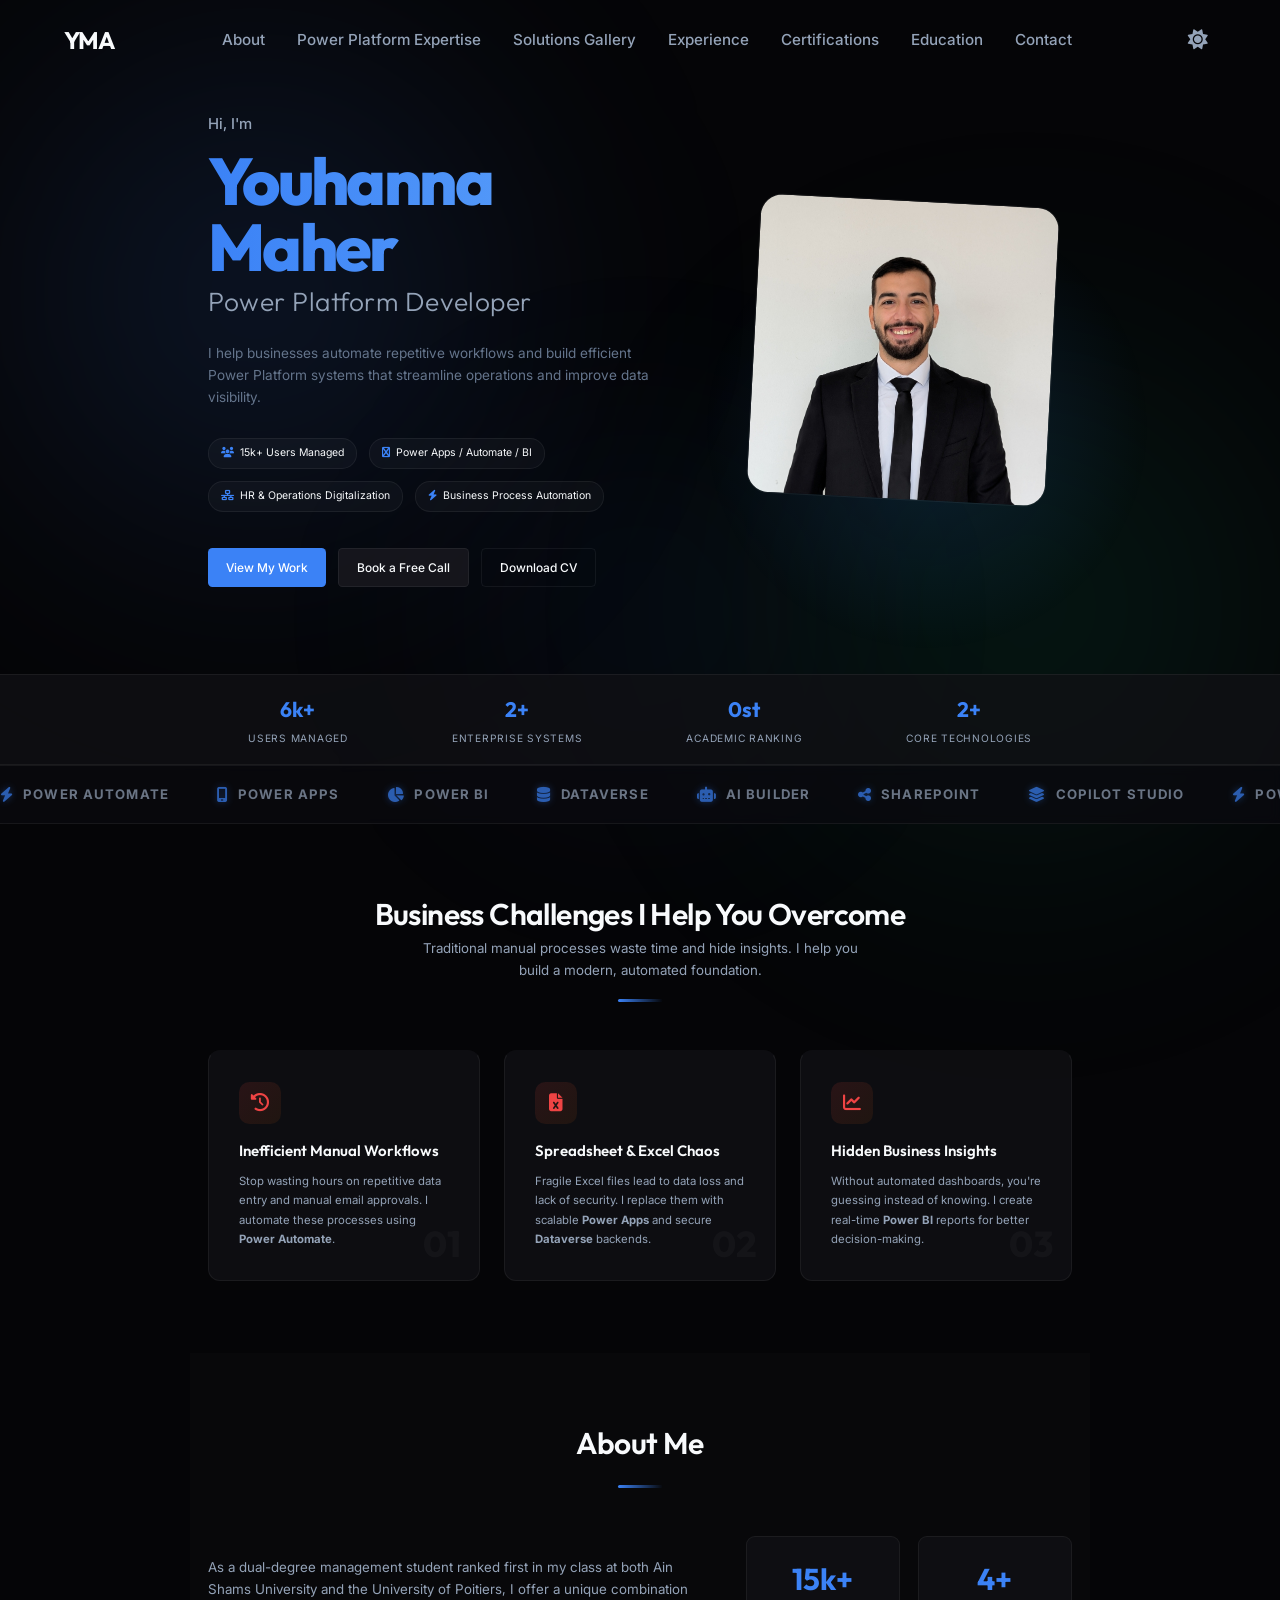
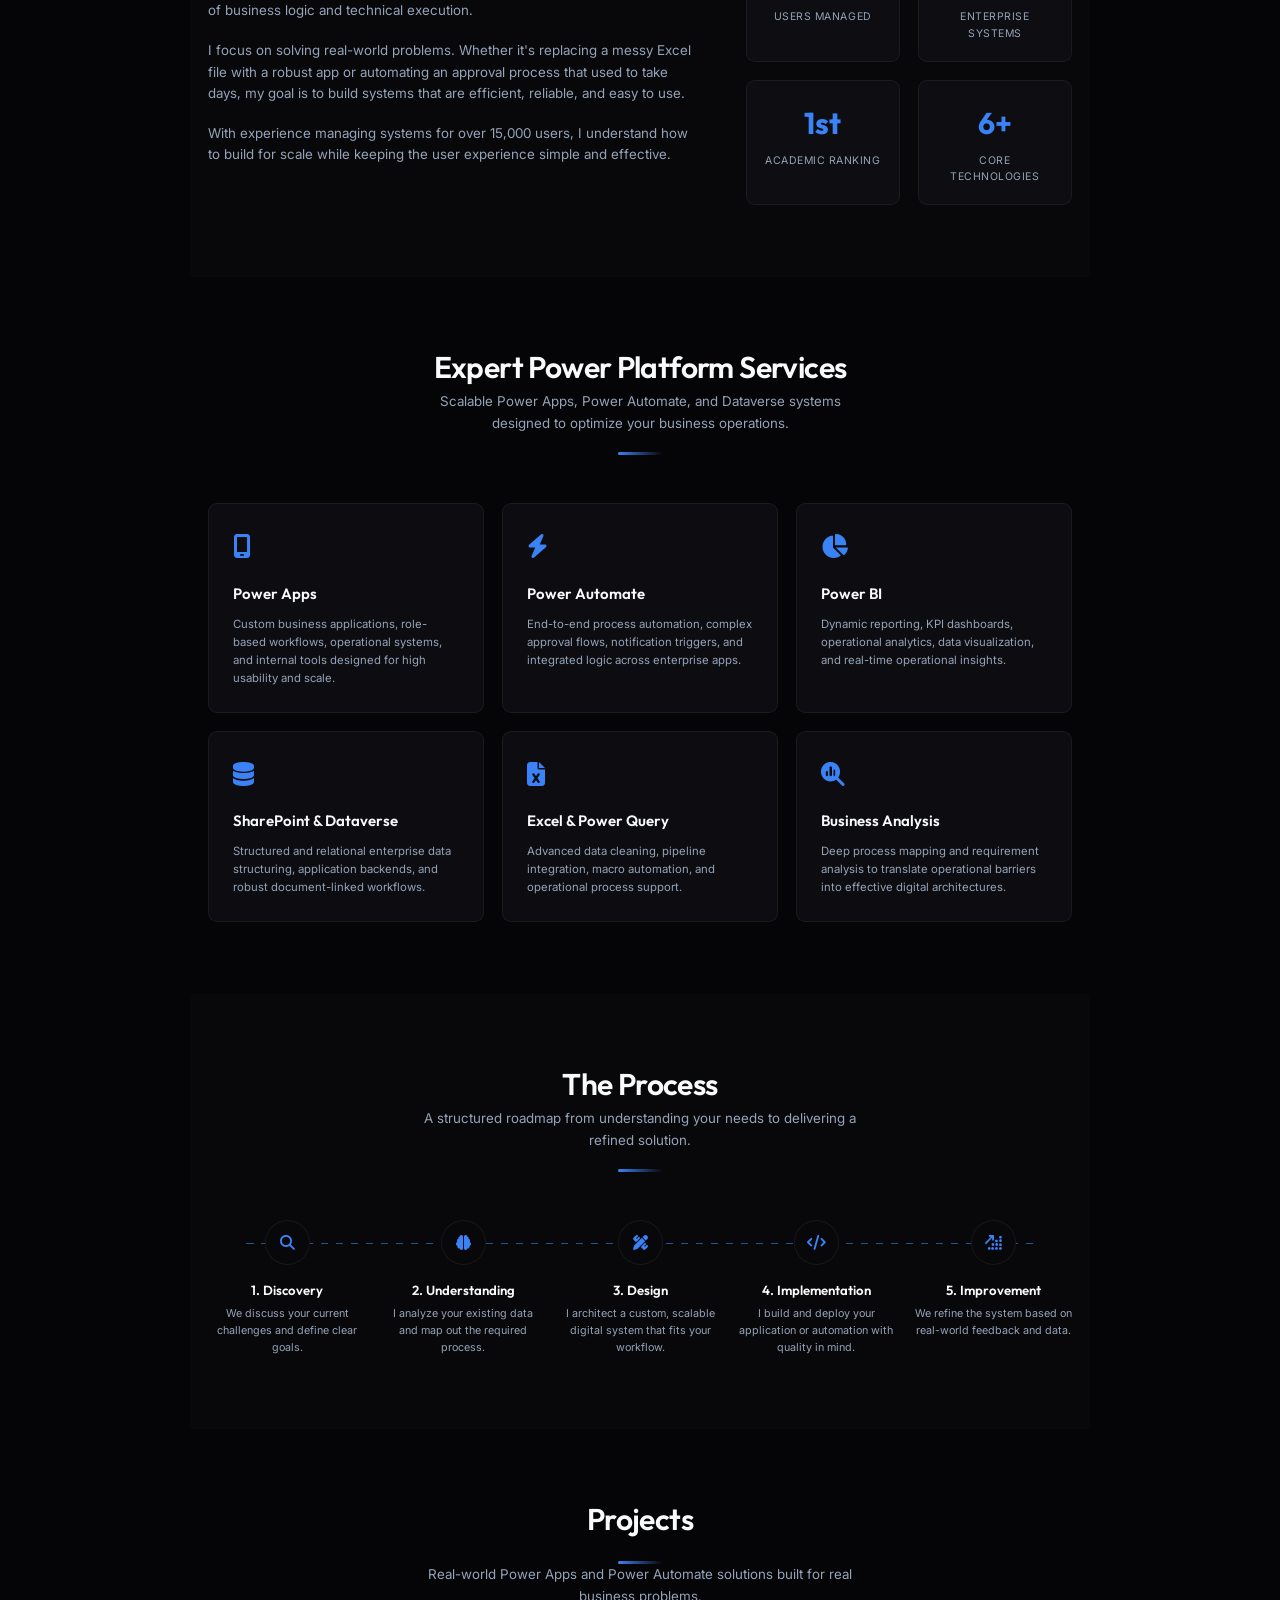
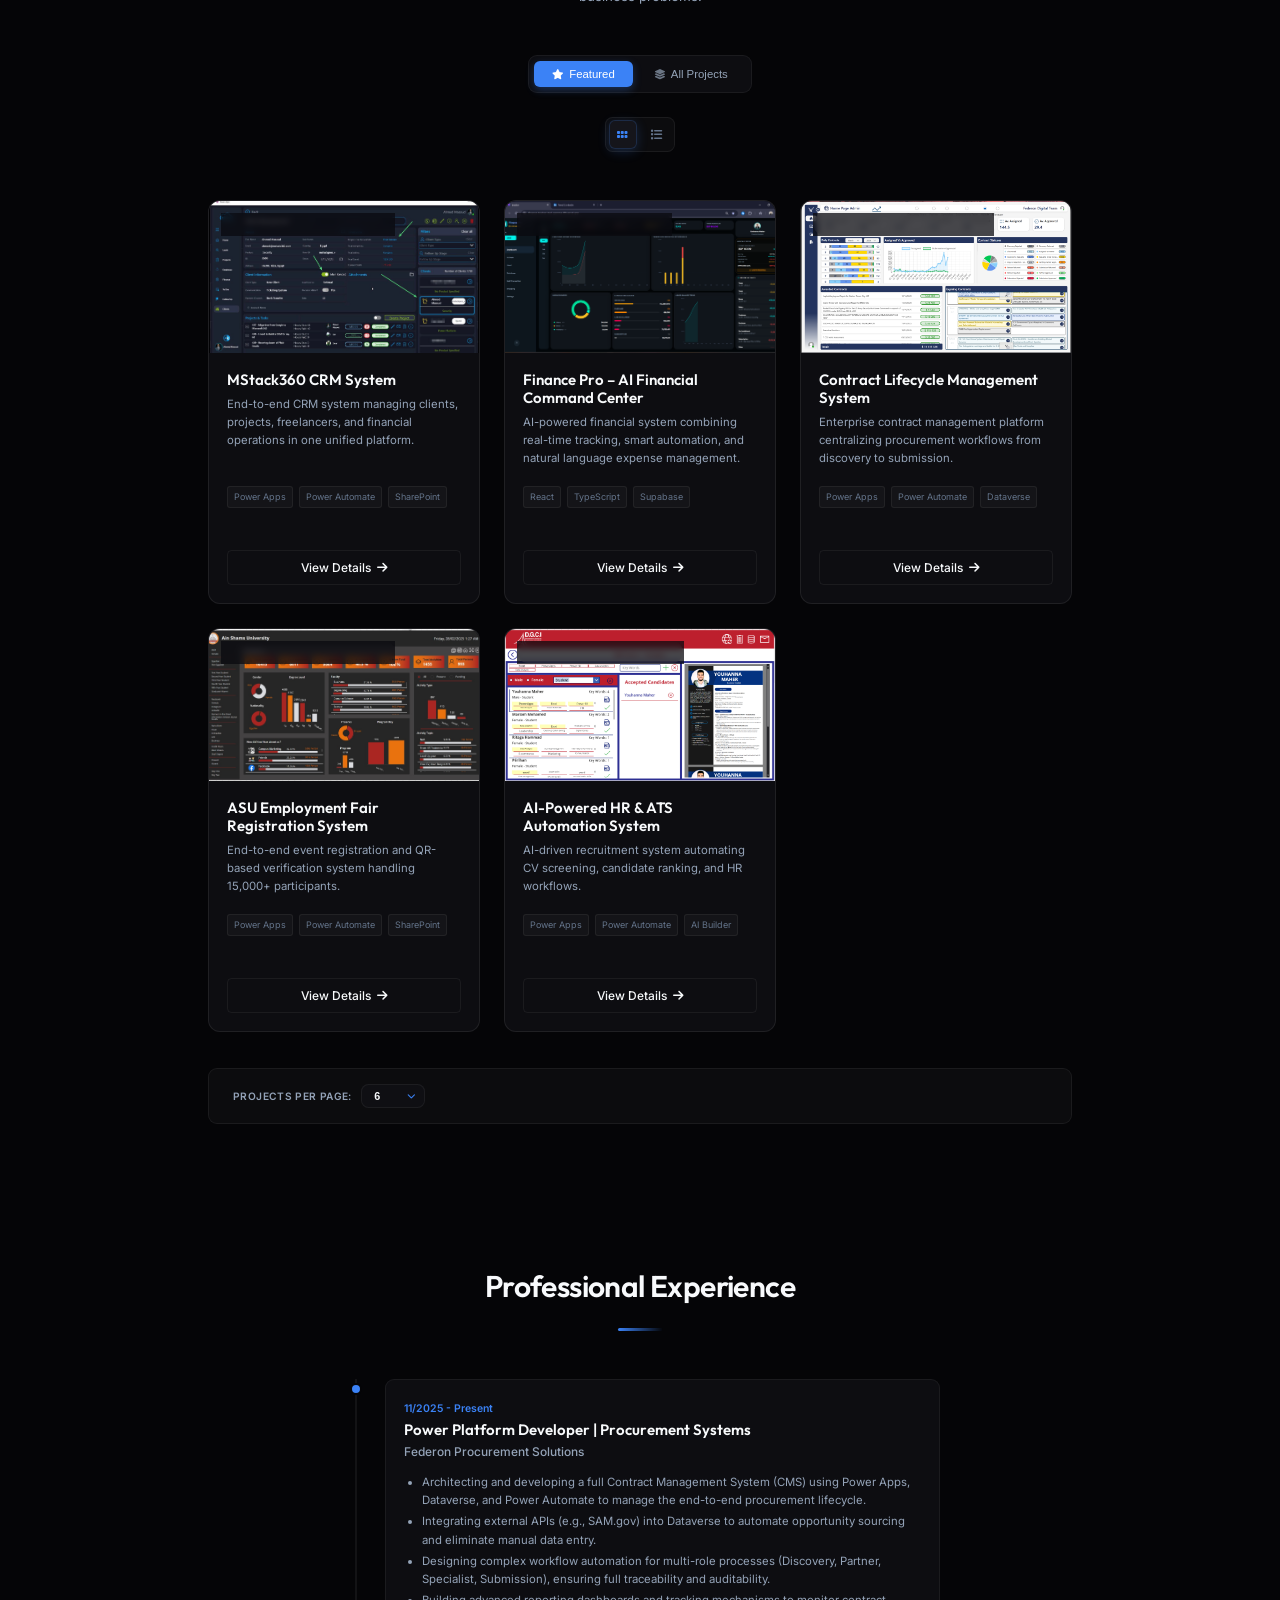
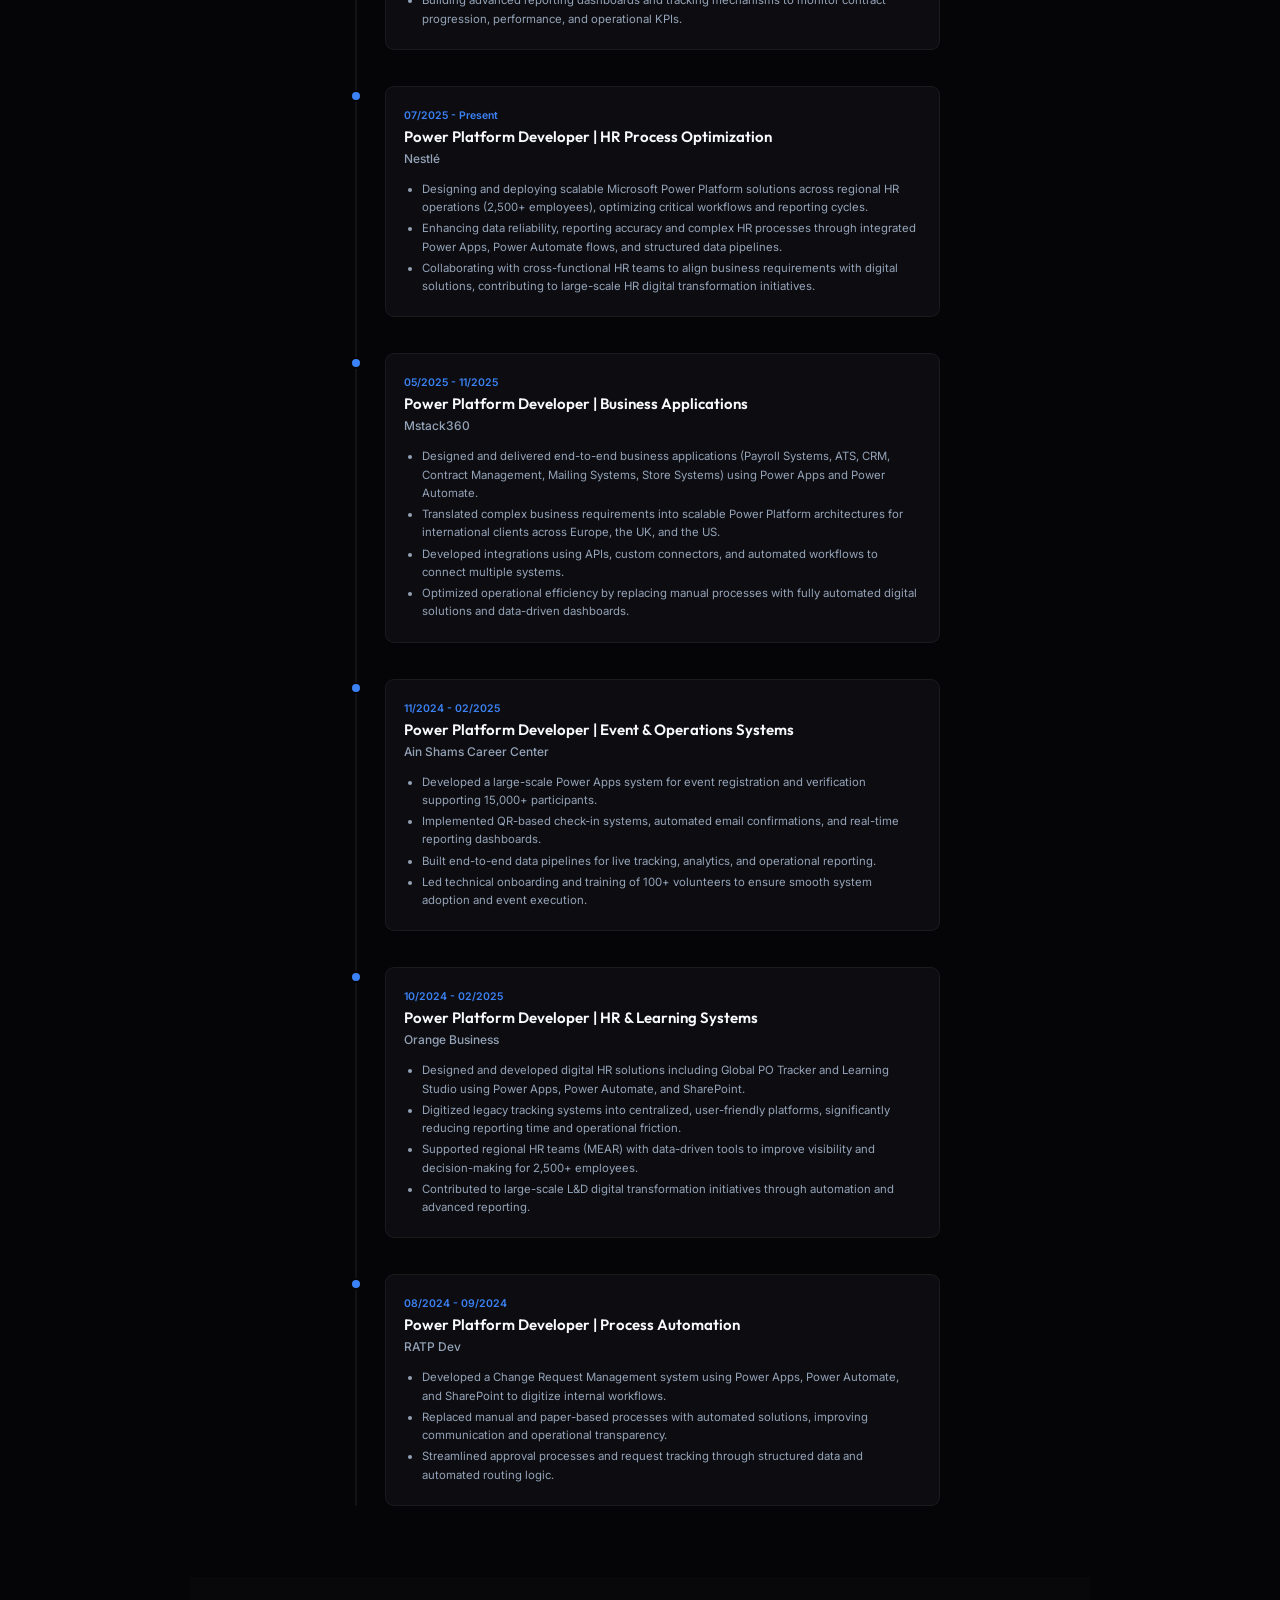
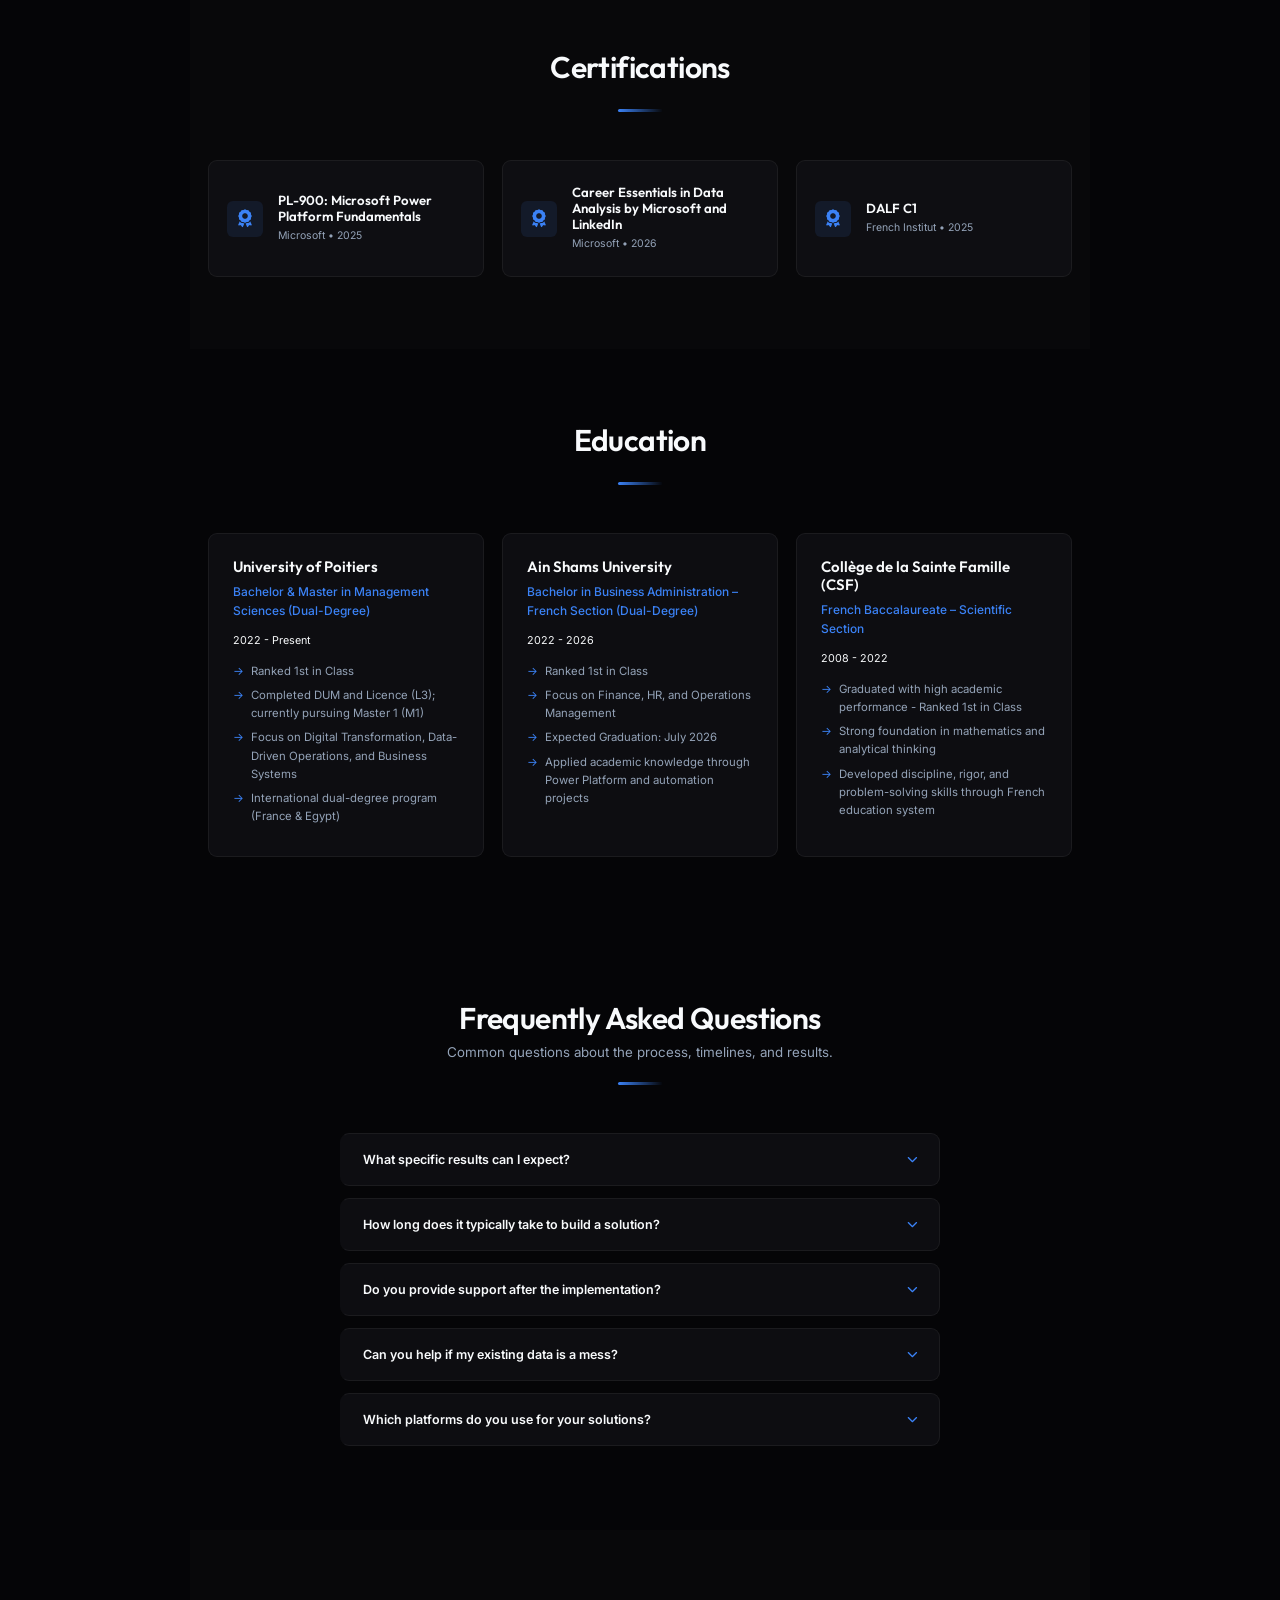
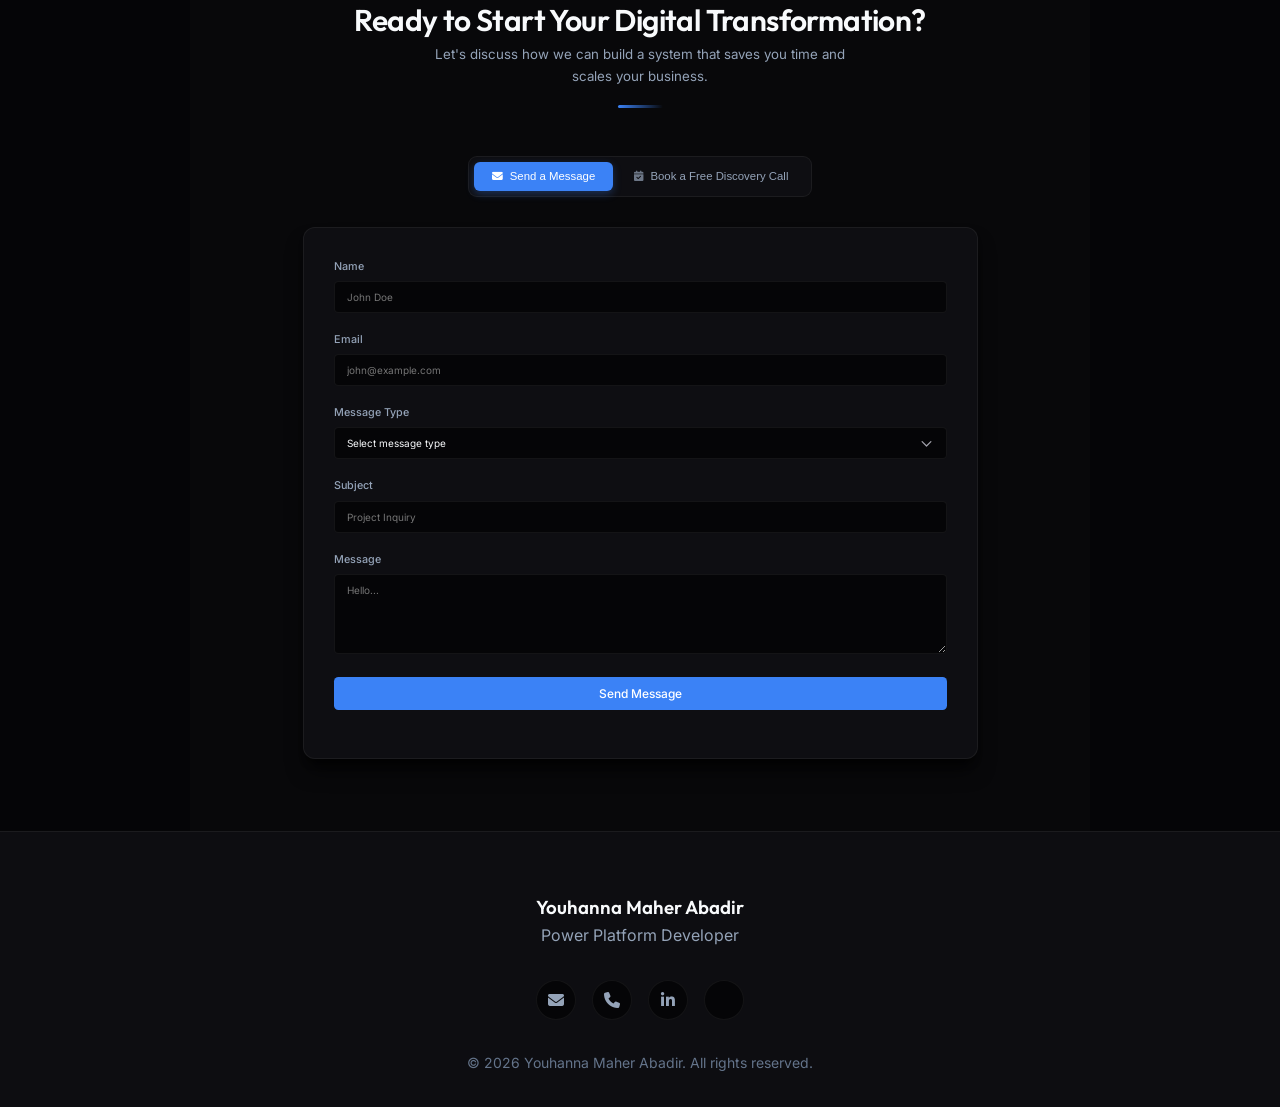
==== index.html @ aa2d8851 "Automated portfolio update: Tue 05/05/2026 15:37:34.31" ====
<!DOCTYPE html>
<html lang="en">

<head>
    <!-- Google tag (gtag.js) -->
    <script async src="https://www.googletagmanager.com/gtag/js?id=G-42FVY9JY0G"></script>
    <script>
      window.dataLayer = window.dataLayer || [];
      function gtag(){dataLayer.push(arguments);}
      gtag('js', new Date());

      gtag('config', 'G-42FVY9JY0G');
    </script>

    <!-- Microsoft Clarity Analytics -->
    <script type="text/javascript">
        (function(c,l,a,r,i,t,y){
            c[a]=c[a]||function(){(c[a].q=c[a].q||[]).push(arguments)};
            t=l.createElement(r);t.async=1;t.src="https://www.clarity.ms/tag/"+i;
            y=l.getElementsByTagName(r)[0];y.parentNode.insertBefore(t,y);
        })(window, document, "clarity", "script", "w6g9klfs10");
    </script>

    <meta charset="UTF-8">
    <meta name="viewport" content="width=device-width, initial-scale=1.0, maximum-scale=1.0, user-scalable=0">
    <meta name="theme-color" content="#050507">

    <!-- Primary Identity & Favicon — Placed high for Google Search Discovery -->
    <title>Youhanna Maher – Power Platform Developer | Power Apps & Automation Expert</title>
    <meta name="application-name" content="Youhanna Maher">
    <meta name="apple-mobile-web-app-title" content="Youhanna Maher">
    <link rel="icon" type="image/x-icon" href="https://youhannamaher.github.io/favicon.ico">
    <link rel="shortcut icon" type="image/x-icon" href="https://youhannamaher.github.io/favicon.ico">
    <link rel="icon" type="image/png" sizes="32x32" href="https://youhannamaher.github.io/images/favicon.png">
    <link rel="icon" type="image/png" sizes="192x192" href="https://youhannamaher.github.io/images/favicon.png">
    <link rel="apple-touch-icon" href="https://youhannamaher.github.io/images/favicon.png">

    <meta name="title" content="Youhanna Maher – Power Platform Developer | Power Apps & Automation Expert">
    <meta name="description" content="Expert Power Platform Developer specializing in Power Apps, Power Automate, and Power BI. Delivering custom business automation solutions and enterprise digital transformation.">
    <meta name="keywords" content="Power Apps developer, Power Automate developer, Power Platform developer, Business automation solutions, Microsoft 365, SharePoint Architect, Power BI Dashboards, Youhanna Maher">
    <link rel="canonical" href="https://youhannamaher.github.io/">
    <meta name="author" content="Youhanna Maher">

    <!-- Open Graph / Social Media (LinkedIn, WhatsApp, Facebook) -->
    <meta property="og:type" content="website">
    <meta property="og:url" content="https://youhannamaher.github.io/">
    <meta property="og:title" content="Youhanna Maher – Power Platform Developer | Power Apps & Automation Expert">
    <meta property="og:description" content="Certified Power Platform Developer specializing in Power Apps, Power Automate, and Power BI. Professional business automation solutions.">
    <meta property="og:image" content="https://youhannamaher.github.io/images/og-banner.png">
    <meta property="og:site_name" content="Youhanna Maher">

    <!-- Twitter Meta Tags -->
    <meta property="twitter:card" content="summary_large_image">
    <meta property="twitter:url" content="https://youhannamaher.github.io/">
    <meta property="twitter:title" content="Youhanna Maher – Power Platform Developer | Power Apps & Automation Expert">
    <meta property="twitter:description" content="Transforming complex business needs into streamlined digital solutions using the Microsoft Power Platform.">
    <meta property="twitter:image" content="https://youhannamaher.github.io/images/og-banner.png">

    <!-- JSON-LD Structured Data — Google Bot "Secret Sauce" -->
    <script type="application/ld+json">
    {
      "@context": "https://schema.org/",
      "@type": "Person",
      "name": "Youhanna Maher",
      "url": "https://youhannamaher.github.io/",
      "image": "https://youhannamaher.github.io/images/profile.jpg",
      "jobTitle": "Power Platform Developer",
      "description": "Expert Power Platform Developer focusing on Power Apps, Power Automate, and Dataverse for enterprise digital transformation.",
      "knowsAbout": [
        "Power Apps", 
        "Power Automate", 
        "Power BI", 
        "Dataverse", 
        "Microsoft 365", 
        "SharePoint", 
        "Business Process Automation",
        "Business Logic",
        "Workflow Automation",
        "Low-Code Development",
        "Enterprise Solutions"
      ],
      "sameAs": [
        "https://www.linkedin.com/in/youhanna-maher/",
        "https://github.com/youhannamaher",
        "https://www.upwork.com/freelancers/~019889086399afa1bb"
      ],
      "worksFor": [
        {
          "@type": "Organization",
          "name": "Federon Procurement Solutions"
        },
        {
          "@type": "Organization",
          "name": "Nestlé"
        }
      ],
      "hasOccupation": {
        "@type": "Occupation",
        "name": "Power Platform Developer",
        "occupationLocation": [
          {
            "@type": "Country",
            "name": "Egypt"
          },
          {
            "@type": "Country",
            "name": "France"
          }
        ]
      },
      "alumniOf": {
        "@type": "University",
        "name": "University of Poitiers"
      }
    }
    </script>

    <script type="application/ld+json">
    {
      "@context": "https://schema.org",
      "@type": "WebSite",
      "name": "Youhanna Maher",
      "alternateName": ["Youhanna Maher Portfolio"],
      "url": "https://youhannamaher.github.io/"
    }
    </script>

    <script type="application/ld+json">
    {
      "@context": "https://schema.org",
      "@type": "ItemList",
      "name": "Featured Power Platform Projects",
      "itemListElement": [
        {
          "@type": "ListItem",
          "position": 1,
          "item": {
            "@type": "CreativeWork",
            "name": "MStack360 CRM System",
            "description": "Full-scale CRM built with Power Apps and Dataverse to manage enterprise procurement and freelancers."
          }
        },
        {
          "@type": "ListItem",
          "position": 2,
          "item": {
            "@type": "CreativeWork",
            "name": "Contract Lifecycle Management System",
            "description": "Enterprise-grade CLM for procurement automation using Microsoft Power Platform."
          }
        }
      ]
    }
    </script>


    <!-- FAQPage Schema for Search Result Expandability -->
    <script type="application/ld+json">
    {
      "@context": "https://schema.org",
      "@type": "FAQPage",
      "mainEntity": [{
        "@type": "Question",
        "name": "What specific results can I expect?",
        "acceptedAnswer": {
          "@type": "Answer",
          "text": "You can expect significant time savings by automating manual data entry, improved accuracy by removing human error, and real-time visibility into your business metrics through automated dashboards."
        }
      }, {
        "@type": "Question",
        "name": "How long does it typically take to build a solution?",
        "acceptedAnswer": {
          "@type": "Answer",
          "text": "Timelines depend on complexity. A simple automation might take 3–5 days, while a comprehensive Power Apps system typically ranges from 2–4 weeks from discovery to deployment."
        }
      }, {
        "@type": "Question",
        "name": "Do you provide support after the implementation?",
        "acceptedAnswer": {
          "@type": "Answer",
          "text": "Yes. I believe in iterative improvement. After the initial launch, I offer support to ensure the team adopts the system and to make any necessary refinements based on real-world usage."
        }
      }, {
        "@type": "Question",
        "name": "Can you help if my existing data is a mess?",
        "acceptedAnswer": {
          "@type": "Answer",
          "text": "That is where I start. Most of my projects begin with messy Excel files or scattered data. Part of my 'Understanding' phase involves cleaning, structuring, and migrating your data into a reliable system."
        }
      }, {
        "@type": "Question",
        "name": "Which platforms do you use for your solutions?",
        "acceptedAnswer": {
          "@type": "Answer",
          "text": "I specialize in the Microsoft Power Platform, specifically Power Apps (for interfaces), Power Automate (for logic), and Power BI (for data). I also use SharePoint and Dataverse for robust data storage."
        }
      }]
    }
    </script>

    <!-- Google Fonts -->
    <link rel="preconnect" href="https://fonts.googleapis.com">
    <link rel="preconnect" href="https://fonts.gstatic.com" crossorigin>
    <link href="https://fonts.googleapis.com/css2?family=Inter:wght@300;400;500;600;700;800&family=Outfit:wght@400;500;600;700&display=swap" rel="stylesheet">
    <!-- FontAwesome -->
    <link rel="stylesheet" href="https://cdnjs.cloudflare.com/ajax/libs/font-awesome/6.4.0/css/all.min.css">
    <!-- Custom CSS -->
    <link rel="stylesheet" href="css/style.css">
    <!-- Font Preload for Core Web Vitals -->
    <link rel="preload" href="https://fonts.gstatic.com/s/inter/v13/UcCO3FwrK3iLTeHuS_fvQtMwCp50KnMw2boKoduKmMEVuLyfMZg.woff2" as="font" type="font/woff2" crossorigin>
</head>

<body class="dark-theme">
    <!-- Header / Navigation -->
    <header class="navbar" id="navbar">
        <div class="container nav-content">
            <a href="#hero" class="brand">
                <span class="brand-name">YMA</span>
            </a>

            <nav class="nav-links">
                <a href="#about" class="nav-link">About</a>
                <a href="#expertise" class="nav-link">Power Platform Expertise</a>
                <a href="#projects" class="nav-link">Solutions Gallery</a>
                <a href="#experience" class="nav-link">Experience</a>
                <a href="#certifications" class="nav-link">Certifications</a>
                <a href="#education" class="nav-link">Education</a>
                <a href="#contact" class="nav-link">Contact</a>
            </nav>

            <button class="theme-toggle-btn" aria-label="Toggle theme" id="theme-toggle-btn">
                <i class="fa-solid fa-sun"></i>
            </button>
            <button class="mobile-menu-btn" aria-label="Toggle menu" id="mobile-menu-btn">
                <i class="fa-solid fa-bars"></i>
            </button>
        </div>
        <!-- Mobile Menu -->
        <div class="mobile-nav" id="mobile-nav">
            <a href="#about" class="mobile-nav-link">About</a>
            <a href="#expertise" class="mobile-nav-link">Expertise</a>
            <a href="#projects" class="mobile-nav-link">Projects</a>
            <a href="#experience" class="mobile-nav-link">Experience</a>
            <a href="#certifications" class="mobile-nav-link">Certifications</a>
            <a href="#education" class="mobile-nav-link">Education</a>
            <a href="#contact" class="mobile-nav-link">Contact</a>
        </div>
    </header>

<div class="page-scaler">

    <main>
        <section id="hero" class="hero-section reveal">
            <div class="container hero-container">
                <div class="hero-content">
                    <p class="hero-greeting">Hi, I'm</p>
                    <h1 class="hero-name highlight reveal" id="hero-name" aria-label="Youhanna Maher - Power Platform developer">Youhanna Maher</h1>
                    <h2 class="hero-title reveal" id="hero-title">Custom Power Platform Solutions & Business Automation</h2>
                    <p class="hero-subtitle reveal" id="hero-subtitle">
                        I build custom business applications and automated workflows that transform manual, error-prone processes into streamlined, digital systems. Expert in <strong>Power Apps</strong>, <strong>Power Automate</strong>, and <strong>Power BI</strong>.
                    </p>

                    <div class="hero-highlights" id="hero-highlights">
                        <!-- Populated by JS -->
                    </div>

                    <div class="cta-group">
                        <a href="#projects" class="btn btn-primary">View My Work</a>
                        <a href="#contact" class="btn btn-secondary" onclick="document.querySelector('.contact-tab-btn[data-mode=\'booking\']')?.click();">Book a Free Call</a>
                        <a href="files/Youhanna_Maher_CV.pdf" id="hero-cv-btn" class="btn btn-outline" target="_blank" download="Youhanna_Maher_CV.pdf">Download CV</a>

                    </div>
                </div>
                <div class="hero-image" id="hero-image-container">
                    <img src="images/profile.jpg" alt="Youhanna Maher - Power Platform, Power Apps, and Power Automate Developer Portfolio"
                        id="hero-profile-img"
                        fetchpriority="high"
                        onerror="this.src='https://placehold.co/500x500/121216/ededf0?text=Please+add+images/profile.jpg';">
                </div>
            </div>
            <!-- Decorative background element -->
            <div class="hero-glow"></div>
        </section>

        <!-- Metrics Strip -->
        <div class="metrics-strip">
            <div class="container metrics-container" id="metrics-container">
                <div class="metric-item">
                    <span class="metric-value">15k+</span>
                    <span class="metric-label">Users Managed</span>
                </div>
                <div class="metric-item">
                    <span class="metric-value">4+</span>
                    <span class="metric-label">Enterprise Systems</span>
                </div>
                <div class="metric-item">
                    <span class="metric-value">1st</span>
                    <span class="metric-label">Academic Ranking</span>
                </div>
                <div class="metric-item">
                    <span class="metric-value">6+</span>
                    <span class="metric-label">Core Technologies</span>
                </div>
            </div>
        </div>

        <!-- Dynamic Tech Stack Marquee -->
        <div class="tech-marquee-wrapper">
            <div class="marquee-content">
                <!-- Original Set -->
                <span><i class="fa-solid fa-bolt"></i> Power Automate</span>
                <span><i class="fa-solid fa-mobile-screen"></i> Power Apps</span>
                <span><i class="fa-solid fa-chart-pie"></i> Power BI</span>
                <span><i class="fa-solid fa-database"></i> Dataverse</span>
                <span><i class="fa-solid fa-robot"></i> AI Builder</span>
                <span><i class="fa-solid fa-share-nodes"></i> SharePoint</span>
                <span><i class="fa-solid fa-layer-group"></i> Copilot Studio</span>
                <!-- Buffered Set 2 -->
                <span><i class="fa-solid fa-bolt"></i> Power Automate</span>
                <span><i class="fa-solid fa-mobile-screen"></i> Power Apps</span>
                <span><i class="fa-solid fa-chart-pie"></i> Power BI</span>
                <span><i class="fa-solid fa-database"></i> Dataverse</span>
                <span><i class="fa-solid fa-robot"></i> AI Builder</span>
                <span><i class="fa-solid fa-share-nodes"></i> SharePoint</span>
                <span><i class="fa-solid fa-layer-group"></i> Copilot Studio</span>
                <!-- Buffered Set 3 -->
                <span><i class="fa-solid fa-bolt"></i> Power Automate</span>
                <span><i class="fa-solid fa-mobile-screen"></i> Power Apps</span>
                <span><i class="fa-solid fa-chart-pie"></i> Power BI</span>
                <span><i class="fa-solid fa-database"></i> Dataverse</span>
                <span><i class="fa-solid fa-robot"></i> AI Builder</span>
                <span><i class="fa-solid fa-share-nodes"></i> SharePoint</span>
                <span><i class="fa-solid fa-layer-group"></i> Copilot Studio</span>
            </div>
        </div>

        <!-- Problem Recognition Section -->
        <section id="problems" class="section container reveal" aria-label="Business Challenges I Help You Overcome">
            <div class="section-header text-center reveal">
                <h2>Business Challenges I Help You Overcome</h2>
                <p class="section-subtitle">Traditional manual processes waste time and hide insights. I help you build a modern, automated foundation.</p>
                <div class="divider mx-auto"></div>
            </div>
            <div class="problem-grid">
                <div class="problem-card reveal">
                    <div class="problem-icon"><i class="fa-solid fa-clock-rotate-left"></i></div>
                    <h3>Inefficient Manual Workflows</h3>
                    <p>Stop wasting hours on repetitive data entry and manual email approvals. I automate these processes using <strong>Power Automate</strong>.</p>
                </div>
                <div class="problem-card reveal stagger-1">
                    <div class="problem-icon"><i class="fa-solid fa-file-excel"></i></div>
                    <h3>Spreadsheet & Excel Chaos</h3>
                    <p>Fragile Excel files lead to data loss and lack of security. I replace them with scalable <strong>Power Apps</strong> and secure <strong>Dataverse</strong> backends.</p>
                </div>
                <div class="problem-card reveal stagger-2">
                    <div class="problem-icon"><i class="fa-solid fa-chart-line"></i></div>
                    <h3>Hidden Business Insights</h3>
                    <p>Without automated dashboards, you're guessing instead of knowing. I create real-time <strong>Power BI</strong> reports for better decision-making.</p>
                </div>
            </div>
        </section>

        <!-- About Section -->
        <section id="about" class="section container bg-alt reveal">
            <div class="section-header reveal">
                <h2>About Me</h2>
                <div class="divider"></div>
            </div>
            <div class="about-content">
                <div class="about-text" id="about-text">
                    <p>As a dual-degree management student ranked first in my class at both Ain Shams University and the University of Poitiers, I offer a unique combination of business logic and technical execution.</p>
                    <p>I focus on solving real-world problems. Whether it's replacing a messy Excel file with a robust app or automating an approval process that used to take days, my goal is to build systems that are efficient, reliable, and easy to use.</p>
                    <p>With experience managing systems for over 15,000 users, I understand how to build for scale while keeping the user experience simple and effective.</p>
                </div>
                <div class="about-stats" id="about-stats">
                    <!-- Populated by JS -->
                </div>
            </div>
        </section>

        <!-- How I Can Help (Expertise) -->
        <section id="expertise" class="section container reveal" aria-label="Power Platform Development Expertise">
            <div class="section-header reveal">
                <h2>Expert Power Platform Services</h2>
                <p class="section-subtitle">Scalable Power Apps, Power Automate, and Dataverse systems designed to optimize your business operations.</p>
                <div class="divider"></div>
            </div>
            <div class="expertise-grid" id="expertise-grid">
                <div class="expertise-card">
                    <div class="expertise-icon"><i class="fa-solid fa-mobile-screen"></i></div>
                    <h3>Custom Power Apps Development</h3>
                    <p>Enterprise-grade business applications with role-based workflows and intuitive interfaces to solve specific operational bottlenecks.</p>
                </div>
                <div class="expertise-card">
                    <div class="expertise-icon"><i class="fa-solid fa-bolt"></i></div>
                    <h3>Intelligent Power Automate Workflows</h3>
                    <p>End-to-end process automation, third-party integrations, and automated approval logic to streamline repetitive business tasks.</p>
                </div>
                <div class="expertise-card">
                    <div class="expertise-icon"><i class="fa-solid fa-chart-pie"></i></div>
                    <h3>Power BI Dashboards & Analytics</h3>
                    <p>Interactive KPI dashboards and real-time operational analytics that transform raw data into actionable business insights.</p>
                </div>
                <div class="expertise-card">
                    <div class="expertise-icon"><i class="fa-solid fa-database"></i></div>
                    <h3>Dataverse & SharePoint Architecture</h3>
                    <p>Building secure, scalable, and structured data backends to support complex enterprise-level business applications.</p>
                </div>
            </div>
        </section>

        <!-- Process Section -->
        <section id="process" class="section container bg-alt reveal">
            <div class="section-header text-center reveal">
                <h2>The Process</h2>
                <p class="section-subtitle">A structured roadmap from understanding your needs to delivering a refined solution.</p>
                <div class="divider mx-auto"></div>
            </div>
            <div class="process-roadmap">
                <div class="process-step reveal">
                    <div class="step-icon-wrapper"><i class="fa-solid fa-magnifying-glass"></i></div>
                    <div class="step-content">
                        <h4>1. Discovery</h4>
                        <p>We discuss your current challenges and define clear goals.</p>
                    </div>
                </div>
                <div class="process-step reveal stagger-1">
                    <div class="step-icon-wrapper"><i class="fa-solid fa-brain"></i></div>
                    <div class="step-content">
                        <h4>2. Understanding</h4>
                        <p>I analyze your existing data and map out the required process.</p>
                    </div>
                </div>
                <div class="process-step reveal stagger-2">
                    <div class="step-icon-wrapper"><i class="fa-solid fa-pen-ruler"></i></div>
                    <div class="step-content">
                        <h4>3. Design</h4>
                        <p>I architect a custom, scalable digital system that fits your workflow.</p>
                    </div>
                </div>
                <div class="process-step reveal stagger-3">
                    <div class="step-icon-wrapper"><i class="fa-solid fa-code"></i></div>
                    <div class="step-content">
                        <h4>4. Implementation</h4>
                        <p>I build and deploy your application or automation with quality in mind.</p>
                    </div>
                </div>
                <div class="process-step reveal stagger-4">
                    <div class="step-icon-wrapper"><i class="fa-solid fa-arrow-up-right-dots"></i></div>
                    <div class="step-content">
                        <h4>5. Improvement</h4>
                        <p>We refine the system based on real-world feedback and data.</p>
                    </div>
                </div>
            </div>
        </section>

        <!-- Projects Section (Unified) -->
        <section id="projects" class="section container reveal" aria-label="Power Platform Projects">
            <div class="section-header reveal">
                <h2>Projects</h2>
                <div class="divider"></div>
                <p class="section-subtitle">Real-world Power Apps and Power Automate solutions built for real business problems.</p>
            </div>

            <div class="projects-controls">
                <!-- Primary Content Filtering (Featured vs All) -->
                <div class="view-modes-wrapper">
                    <div class="view-modes" id="view-modes">
                        <button class="view-btn active" data-view="featured"><i class="fa-solid fa-star"></i> Featured</button>
                        <button class="view-btn" data-view="all"><i class="fa-solid fa-layer-group"></i> All Projects</button>
                    </div>
                </div>

                <!-- Secondary Layout Switcher (Grid vs List) -->
                <div class="layout-toggle-wrapper">
                    <div class="layout-toggle" id="layout-toggle">
                        <button class="layout-btn active" data-layout="grid" title="Grid View">
                            <i class="fa-solid fa-grip"></i>
                        </button>
                        <button class="layout-btn" data-layout="list" title="List View">
                            <i class="fa-solid fa-list"></i>
                        </button>
                    </div>
                </div>

                <!-- 2. Search & Categories (Conditional) -->
                <div class="projects-filters-area" id="projects-filters-area" style="display: none;">
                    <div class="projects-search-wrapper">
                        <div class="search-bar-premium">
                            <i class="fa-solid fa-search"></i>
                            <input type="text" id="project-search" placeholder="Search by name, tech, or industry...">
                        </div>
                    </div>

                    <div class="projects-categories-wrapper">
                        <button class="scroll-btn prev" id="cat-scroll-prev" aria-label="Scroll left"><i class="fa-solid fa-chevron-left"></i></button>
                        <div class="projects-categories" id="project-categories">
                            <!-- Category buttons will be injected by JS -->
                        </div>
                        <button class="scroll-btn next" id="cat-scroll-next" aria-label="Scroll right"><i class="fa-solid fa-chevron-right"></i></button>
                    </div>
                </div>
            </div>

            <div class="projects-grid mt-4" id="projects-grid">
                <!-- Static Featured Projects (Crawlable Shell) -->
                <div class="project-card reveal">
                    <div class="project-img-wrapper">
                        <img src="projects/1- CRM - Mstack360/Thumbnail.jpeg" alt="MStack360 CRM System" class="project-img">
                        <span class="project-category">Business Apps & Automation</span>
                    </div>
                    <div class="project-content">
                        <h3 class="project-title">MStack360 CRM System</h3>
                        <p class="project-summary">This solution automated procurement workflows using Power Apps and Dataverse, reducing manual processing time for managing freelancers and financial operations.</p>
                        <div class="project-stack">
                            <span class="stack-tag">Power Apps</span>
                            <span class="stack-tag">Power Automate</span>
                            <span class="stack-tag">SharePoint</span>
                        </div>
                    </div>
                </div>

                <div class="project-card reveal">
                    <div class="project-img-wrapper">
                        <img src="projects/2- CMS - Federon/Home Page.png" alt="Contract Lifecycle Management System" class="project-img">
                        <span class="project-category">Internal Operations Systems</span>
                    </div>
                    <div class="project-content">
                        <h3 class="project-title">Contract Lifecycle Management</h3>
                        <p class="project-summary">A centralized CLM platform built on the Microsoft Power Platform to digitize complex procurement cycles from discovery through to final submission.</p>
                        <div class="project-stack">
                            <span class="stack-tag">Power Apps</span>
                            <span class="stack-tag">Power Automate</span>
                            <span class="stack-tag">Dataverse</span>
                        </div>
                    </div>
                </div>

                <div class="project-card reveal">
                    <div class="project-img-wrapper">
                        <img src="projects/4 - HR Demo System/3.png" alt="AI-Powered HR & ATS System" class="project-img">
                        <span class="project-category">HR Digital Transformation</span>
                    </div>
                    <div class="project-content">
                        <h3 class="project-title">AI HR & ATS Automation</h3>
                        <p class="project-summary">Automated CV screening and recruitment workflows using AI Builder and Power Automate to extract skills and rank candidates dynamically.</p>
                        <div class="project-stack">
                            <span class="stack-tag">Power Apps</span>
                            <span class="stack-tag">AI Builder</span>
                            <span class="stack-tag">Power Automate</span>
                        </div>
                    </div>
                </div>
            </div>

            <div class="projects-pagination-premium" id="projects-pagination" style="display: none;">
                <div class="pagination-limit-wrapper">
                    <span class="limit-label">Projects Per Page:</span>
                    <div class="limit-select-container">
                        <select id="project-limit-select" class="limit-select">
                            <!-- Options injected by JS -->
                        </select>
                        <i class="fa-solid fa-chevron-down select-icon"></i>
                    </div>
                </div>
                
                <div class="pagination-pages" id="projects-page-numbers">
                    <!-- Page numbers injected by JS -->
                </div>
            </div>
        </section>

        <!-- Experience Timeline Section -->
        <section id="experience" class="section container reveal">
            <div class="section-header reveal">
                <h2>Professional Experience</h2>
                <div class="divider"></div>
            </div>
            <div class="timeline" id="experience-timeline">
                <div class="timeline-item">
                    <div class="timeline-date">11/2025 - Present</div>
                    <div class="timeline-content">
                        <h3>Power Platform Developer | Procurement Systems</h3>
                        <h4>Federon Procurement Solutions</h4>
                        <p>Architecting and developing a full Contract Management System (CMS) using Power Apps, Dataverse, and Power Automate.</p>
                    </div>
                </div>
                <div class="timeline-item">
                    <div class="timeline-date">07/2025 - Present</div>
                    <div class="timeline-content">
                        <h3>Power Platform Developer | HR Process Optimization</h3>
                        <h4>Nestlé</h4>
                        <p>Designing and deploying scalable Microsoft Power Platform solutions across regional HR operations for 2,500+ employees.</p>
                    </div>
                </div>
            </div>
        </section>

        <!-- Certifications Section -->
        <section id="certifications" class="section container bg-alt reveal">
            <div class="section-header reveal">
                <h2>Certifications</h2>
                <div class="divider"></div>
            </div>
            <div class="certifications-grid" id="certifications-grid">
                <!-- Populated by JS -->
            </div>
        </section>

        <!-- Education Section -->
        <section id="education" class="section container reveal">
            <div class="section-header reveal">
                <h2>Education</h2>
                <div class="divider"></div>
            </div>
            <div class="education-grid" id="education-grid">
                <!-- Populated by JS -->
            </div>
        </section>

        <!-- FAQ Section -->
        <section id="faq" class="section container reveal">
            <div class="section-header text-center reveal">
                <h2>Frequently Asked Questions</h2>
                <p class="section-subtitle">Common questions about the process, timelines, and results.</p>
                <div class="divider mx-auto"></div>
            </div>
            
            <div class="faq-container">
                <div class="faq-item reveal">
                    <button class="faq-question">
                        What specific results can I expect?
                        <i class="fa-solid fa-chevron-down faq-icon"></i>
                    </button>
                    <div class="faq-answer">
                        <p>You can expect significant time savings by automating manual data entry, improved accuracy by removing human error, and real-time visibility into your business metrics through automated dashboards.</p>
                    </div>
                </div>
                
                <div class="faq-item reveal">
                    <button class="faq-question">
                        How long does it typically take to build a solution?
                        <i class="fa-solid fa-chevron-down faq-icon"></i>
                    </button>
                    <div class="faq-answer">
                        <p>Timelines depend on complexity. A simple automation might take 3–5 days, while a comprehensive Power Apps system typically ranges from 2–4 weeks from discovery to deployment.</p>
                    </div>
                </div>
                
                <div class="faq-item reveal">
                    <button class="faq-question">
                        Do you provide support after the implementation?
                        <i class="fa-solid fa-chevron-down faq-icon"></i>
                    </button>
                    <div class="faq-answer">
                        <p>Yes. I believe in iterative improvement. After the initial launch, I offer support to ensure the team adopts the system and to make any necessary refinements based on real-world usage.</p>
                    </div>
                </div>
                
                <div class="faq-item reveal">
                    <button class="faq-question">
                        Can you help if my existing data is a mess?
                        <i class="fa-solid fa-chevron-down faq-icon"></i>
                    </button>
                    <div class="faq-answer">
                        <p>That is where I start. Most of my projects begin with messy Excel files or scattered data. Part of my 'Understanding' phase involves cleaning, structuring, and migrating your data into a reliable system.</p>
                    </div>
                </div>
                
                <div class="faq-item reveal">
                    <button class="faq-question">
                        Which platforms do you use for your solutions?
                        <i class="fa-solid fa-chevron-down faq-icon"></i>
                    </button>
                    <div class="faq-answer">
                        <p>I specialize in the Microsoft Power Platform, specifically Power Apps (for interfaces), Power Automate (for logic), and Power BI (for data). I also use SharePoint and Dataverse for robust data storage.</p>
                    </div>
                </div>
            </div>
        </section>

        <!-- Contact Section -->
        <section id="contact" class="section container bg-alt">
            <div class="section-header text-center">
                <h2>Ready to Start Your Digital Transformation?</h2>
                <p class="section-subtitle">Let's discuss how we can build a system that saves you time and scales your business.</p>
                <div class="divider mx-auto"></div>
            </div>

            <div class="contact-hub-wrapper">
                <!-- Tab Switcher (Similar to Projects) -->
                <div class="contact-tabs-wrapper">
                    <div class="contact-tabs" id="contact-tabs">
                        <button class="contact-tab-btn active" data-mode="message">
                            <i class="fa-solid fa-envelope"></i> Send a Message
                        </button>
                        <button class="contact-tab-btn" data-mode="booking">
                            <i class="fa-solid fa-calendar-check"></i> Book a Free Discovery Call
                        </button>
                    </div>
                </div>

                <!-- Mode 1: Send a Message (Existing Form) -->
                <div class="contact-mode-container active" id="contact-mode-message">
                    <div class="contact-form-container">
                        <form id="contact-form" class="contact-form" action="https://formspree.io/f/mjgpowbw" method="POST">
                            <div class="form-group">
                                <label for="name">Name</label>
                                <input type="text" id="name" name="name" required placeholder="John Doe">
                            </div>
                            <div class="form-group">
                                <label for="email">Email</label>
                                <input type="email" id="email" name="email" required placeholder="john@example.com">
                            </div>
                            <div class="form-group">
                                <label for="message-type">Message Type</label>
                                <select id="message-type" name="message-type" required>
                                    <option value="" disabled selected>Select message type</option>
                                    <option value="New Project Inquiry">New Project Inquiry</option>
                                    <option value="Freelance / Consultancy">Freelance / Consultancy</option>
                                    <option value="Collaboration Opportunity">Collaboration Opportunity</option>
                                    <option value="Feedback">Feedback</option>
                                    <option value="General Question">General Question</option>
                                </select>
                            </div>
                            <div class="form-group">
                                <label for="subject">Subject</label>
                                <input type="text" id="subject" name="subject" required placeholder="Project Inquiry">
                            </div>
                            <div class="form-group">
                                <label for="message">Message</label>
                                <textarea id="message" name="message" rows="5" required placeholder="Hello..."></textarea>
                            </div>
                            <button type="submit" class="btn btn-primary w-100" id="contact-submit-btn">Send Message</button>
                            <div id="contact-status" style="margin-top: 1.5rem; text-align: center; font-weight: 500;"></div>
                        </form>
                    </div>
                </div>

                <!-- Mode 2: Book a Consultation (Cal.com Inline) -->
                <div class="contact-mode-container" id="contact-mode-booking">
                    <div class="booking-card-premium">
                        <div class="booking-intro">
                            <div class="booking-icon-wrapper">
                                <i class="fa-solid fa-calendar-check"></i>
                            </div>
                            <div class="booking-text">
                                <h3>Free 15-Minute Discovery Call</h3>
                                <p>Book a short call to discuss your Power Platform, Excel, or SharePoint needs, explore possible solutions, and see whether I’m the right fit for your project.</p>
                            </div>
                        </div>

                        <div class="booking-card-body">
                            <ul class="booking-benefits">
                                <li><i class="fa-solid fa-check-circle"></i> Discuss your project idea</li>
                                <li><i class="fa-solid fa-check-circle"></i> Explore automation opportunities</li>
                                <li><i class="fa-solid fa-check-circle"></i> Get quick expert guidance</li>
                            </ul>

                            <!-- Cal inline embed container - Simplified for better integration -->
                            <div id="my-cal-inline-free-15-mins-consultancy" class="booking-cal-container" style="width:100%;height:100%;overflow:visible"></div>
                        </div>
                    </div>
                </div>
            </div>
        </section>
    </main>
</div> <!-- End .page-scaler -->

    <footer class="footer">
        <div class="container footer-content">
            <div class="footer-brand">
                <h3>Youhanna Maher Abadir</h3>
                <p>Power Platform Developer</p>
            </div>
            <div class="footer-social" id="footer-social">
                <!-- Populated by JS -->
            </div>
            <div class="footer-copyright">
                <p>&copy; <span id="current-year"></span> Youhanna Maher Abadir. All rights reserved.</p>
            </div>
        </div>
    </footer>

    <!-- Project Modal -->
    <div id="project-modal" class="modal" aria-hidden="true" role="dialog">
        <div class="modal-overlay" tabindex="-1" data-close="modal"></div>
        <div class="modal-content">
            <button class="modal-close" aria-label="Close modal" data-close="modal">
                <i class="fa-solid fa-times"></i>
            </button>
            <div class="modal-body" id="project-modal-body">
                <!-- Populated by JS -->
            </div>
        </div>
    </div>

    <!-- Certificate Modal -->
    <div id="cert-modal" class="modal" aria-hidden="true" role="dialog">
        <div class="modal-overlay" tabindex="-1" data-close="modal"></div>
        <div class="modal-content cert-modal-content">
            <button class="modal-close" aria-label="Close modal" data-close="modal">
                <i class="fa-solid fa-times"></i>
            </button>
            <div class="modal-body text-center" id="cert-modal-body">
                <!-- Populated by JS -->
            </div>
        </div>
    </div>

    <!-- Education Modal -->
    <div id="edu-modal" class="modal" aria-hidden="true" role="dialog">
        <div class="modal-overlay" tabindex="-1" data-close="modal"></div>
        <div class="modal-content cert-modal-content">
            <button class="modal-close" aria-label="Close modal" data-close="modal">
                <i class="fa-solid fa-times"></i>
            </button>
            <div class="modal-body text-center" id="edu-modal-body">
                <!-- Populated by JS -->
            </div>
        </div>
    </div>

    <!-- Lightbox Modal -->
    <div id="lightbox" class="lightbox" aria-hidden="true" role="dialog">
        <button class="lightbox-close" aria-label="Close lightbox" onclick="closeLightbox()">
            <i class="fa-solid fa-times"></i>
        </button>
        <button class="lightbox-prev" aria-label="Previous image" id="lightbox-prev" onclick="prevLightboxImage(event)">
            <i class="fa-solid fa-chevron-left"></i>
        </button>
        <div class="lightbox-content" id="lightbox-content-wrapper" onclick="closeLightbox()">
            <img src="" alt="Fullscreen image" id="lightbox-img" class="lightbox-img" onclick="event.stopPropagation()">
        </div>
        <button class="lightbox-next" aria-label="Next image" id="lightbox-next" onclick="nextLightboxImage(event)">
            <i class="fa-solid fa-chevron-right"></i>
        </button>
        <div class="lightbox-counter" id="lightbox-counter"></div>
    </div>


    <!-- Smooth Scroll (Lenis) -->

    <!-- Scroll to Top -->
    <button class="scroll-to-top" id="scroll-to-top" aria-label="Back to top">
        <i class="fa-solid fa-arrow-up"></i>
    </button>

    <script src="js/script.js"></script>

    <!-- Catchy Background Glows -->
    <div class="bg-glow" id="glow-1"></div>
    <div class="bg-glow" id="glow-2"></div>
    <div class="bg-glow" id="glow-3"></div>
</body>

</html>
---- css/style.css ----
/* =========================================================================
   YOUHANNA MAHER ABADIR - PORTFOLIO STYLES
   ========================================================================= */

:root {
    /* Color Palette - Deeper Premium Dark Theme */
    --bg-main: #050507;
    --bg-surface: rgba(18, 18, 22, 0.7);
    --bg-surface-solid: #121216;
    --bg-surface-hover: rgba(26, 26, 32, 0.8);
    --bg-alt: #08080a;

    --text-primary: #f8fafc;
    --text-secondary: #94a3b8;
    --text-muted: #64748b;

    --accent-primary: #3b82f6;
    --accent-glow: rgba(59, 130, 246, 0.4);
    --accent-secondary: #10b981;

    --glass-bg: rgba(10, 10, 15, 0.75);
    --glass-border: rgba(255, 255, 255, 0.08);

    --border-color: rgba(255, 255, 255, 0.06);
    --border-hover: rgba(255, 255, 255, 0.15);

    /* Typography */
    --font-heading: 'Outfit', sans-serif;
    --font-body: 'Inter', sans-serif;

    /* Transitions - High Velocity Snap */
    --transition-fast: 0.22s cubic-bezier(0.23, 1, 0.32, 1);
    --transition-base: 0.35s cubic-bezier(0.23, 1, 0.32, 1);
    --transition-slow: 0.6s cubic-bezier(0.23, 1, 0.32, 1);

    /* Layout */
    --container-width: 1200px;
    --navbar-height: 80px;

    /* Shadows */
    --shadow-sm: 0 1px 2px 0 rgba(0, 0, 0, 0.5);
    --shadow-md: 0 4px 6px -1px rgba(0, 0, 0, 0.5), 0 2px 4px -1px rgba(0, 0, 0, 0.4);
    --shadow-lg: 0 20px 25px -5px rgba(0, 0, 0, 0.6), 0 10px 10px -5px rgba(0, 0, 0, 0.5);
    --shadow-glow: 0 0 30px rgba(59, 130, 246, 0.35);
}

/* Light Theme Overrides */
:root.light-theme, body.light-theme {
    --bg-main: #f8fafc;
    --bg-surface: #ffffff;
    --bg-surface-hover: #f1f5f9;
    --bg-alt: #f1f5f9;

    --text-primary: #0f172a;
    --text-secondary: #475569;
    --text-muted: #64748b;

    --border-color: rgba(0, 0, 0, 0.08);
    --border-hover: rgba(0, 0, 0, 0.15);

    --glass-bg: rgba(255, 255, 255, 0.85);
    --glass-border: rgba(0, 0, 0, 0.08);

    --shadow-sm: 0 1px 2px 0 rgba(0, 0, 0, 0.05);
    --shadow-md: 0 4px 6px -1px rgba(0, 0, 0, 0.1), 0 2px 4px -1px rgba(0, 0, 0, 0.06);
    --shadow-lg: 0 10px 15px -3px rgba(0, 0, 0, 0.1), 0 4px 6px -2px rgba(0, 0, 0, 0.05);
    --shadow-glow: 0 0 20px rgba(59, 130, 246, 0.15);
}

/* Base Styles */
* {
    margin: 0;
    padding: 0;
    box-sizing: border-box;
}

html {
    /* Only enable for desktop to avoid mobile direction-change lag */
    scroll-behavior: smooth;
    overflow-x: hidden;
    /* Native buffer for the fixed navbar */
    scroll-padding-top: 100px;
}

@media (max-width: 768px) {
    html {
        scroll-behavior: auto; /* Use high-velocity native momentum */
    }
}

/* Global Dynamic Scrollbar */
::-webkit-scrollbar {
    width: 6px;
    height: 6px;
}

::-webkit-scrollbar-track {
    background: var(--bg-main);
}

::-webkit-scrollbar-thumb {
    background: var(--text-muted);
    border-radius: 4px;
}

::-webkit-scrollbar-thumb:hover {
    background: var(--accent-primary);
}

/* 0.75x Zoom Logic - Global High-Density View */
.page-scaler {
    zoom: 0.75;
}

/* Scale the internal content of popups/modals - 0.8 as requested */
.modal-content, .lightbox-content {
    zoom: 0.8;
}

body {
    font-family: var(--font-body);
    background-color: var(--bg-main);
    color: var(--text-primary);
    line-height: 1.6;
    overflow-x: hidden !important; /* Total viewport protection - NO ZOOM OUT allowed */
    -webkit-font-smoothing: antialiased;
    width: 100vw;
    position: relative;
}

h1,
h2,
h3,
h4,
h5,
h6 {
    font-family: var(--font-heading);
    color: var(--text-primary);
    line-height: 1.2;
    margin-bottom: 1rem;
    font-weight: 600;
}

a {
    color: var(--accent-primary);
    text-decoration: none;
    transition: color var(--transition-fast);
}

a:hover {
    color: var(--accent-primary-hover);
}

ul {
    list-style: none;
}

img {
    max-width: 100%;
    height: auto;
    display: block;
}

/* Layout Utilities */
.container {
    width: 100%;
    max-width: var(--container-width);
    margin: 0 auto;
    padding: 0 1.5rem;
}

.section {
    padding-top: 6rem;
    padding-bottom: 6rem;
}

.bg-alt {
    background-color: var(--bg-alt);
}

.text-center {
    text-align: center;
}

.mt-2 {
    margin-top: 2rem;
}

.mt-4 {
    margin-top: 4rem;
}

.w-100 {
    width: 100%;
}

.highlight {
    color: var(--accent-primary);
}

/* Buttons */
.btn {
    display: inline-flex;
    align-items: center;
    justify-content: center;
    padding: 0.75rem 1.5rem;
    font-weight: 500;
    border-radius: 6px;
    cursor: pointer;
    transition: all var(--transition-fast);
    font-size: 1rem;
    font-family: var(--font-body);
    border: none;
    gap: 0.5rem;
}

.btn-primary {
    background-color: var(--accent-primary);
    color: #fff;
}

.btn-primary:hover {
    background-color: var(--accent-primary-hover);
    color: #fff;
    transform: translateY(-2px);
    box-shadow: var(--shadow-glow);
}

.btn-secondary {
    background-color: var(--bg-surface-hover);
    color: var(--text-primary);
    border: 1px solid var(--border-color);
}

.btn-secondary:hover {
    background-color: var(--border-color);
    transform: translateY(-2px);
}

.btn-outline {
    background-color: transparent;
    color: var(--text-primary);
    border: 1px solid var(--border-color);
}

.btn-outline:hover {
    border-color: var(--accent-primary);
    color: var(--accent-primary);
}

/* Section Headers */
.section-header {
    margin-bottom: 4rem;
    text-align: center;
}

.section-header h2 {
    font-size: 2.5rem;
    margin-bottom: 0.5rem;
    letter-spacing: -0.02em;
}

.section-subtitle {
    color: var(--text-secondary);
    font-size: 1.125rem;
    max-width: 600px;
    margin: 0 auto;
}

.divider {
    height: 4px;
    width: 60px;
    background: linear-gradient(90deg, var(--accent-primary), transparent);
    margin: 1.5rem auto 0;
    border-radius: 2px;
}

/* Navbar & Global Header Overhaul */
.navbar {
    position: fixed;
    top: 0;
    left: 0;
    width: 100%;
    z-index: 1000;
    transition: all 0.4s cubic-bezier(0.2, 0.8, 0.2, 1);
    background-color: transparent; /* Seamless on load */
    border-bottom: 1px solid transparent;
    padding: 1.25rem 0; /* Slightly larger on top */
}

.navbar.scrolled {
    background-color: rgb(5, 5, 7);
    backdrop-filter: blur(12px);
    -webkit-backdrop-filter: blur(12px);
    border-bottom: 1px solid var(--border-color);
    box-shadow: 0 10px 30px -10px rgba(0, 0, 0, 0.5);
    padding: 0.75rem 0;
}

/* DEEP ISOLATION OVERLAY - GUARANTEES ZERO TRANSPARENCY */
.navbar.mobile-menu-open {
    background: rgb(0, 0, 0) !important;
    background-image: linear-gradient(to bottom, #000000, #000000) !important; /* Force GPU-rendered solid layer */
    opacity: 1 !important;
    visibility: visible !important;
    backdrop-filter: none !important;
    -webkit-backdrop-filter: none !important;
    isolation: isolate !important; /* Prevents blending with page glows/content */
    mix-blend-mode: normal !important;
    transition: none !important; 
    border-bottom: 1px solid var(--border-color);
}

/* Light mode support for solid navbar */
:root.light-theme .navbar.scrolled,
:root.light-theme .navbar.mobile-menu-open,
body.light-theme .navbar.scrolled,
body.light-theme .navbar.mobile-menu-open {
    background-color: #ffffff !important;
    background: #ffffff !important;
    background-image: none !important;
    color: #000000 !important;
}

/* Glass Card Global Base */
.glass-panel {
    background: var(--bg-surface);
    backdrop-filter: blur(12px);
    -webkit-backdrop-filter: blur(12px);
    border: 1px solid var(--glass-border);
    transition: all var(--transition-base);
}

.glass-panel:hover {
    background: var(--bg-surface-hover);
    border-color: var(--accent-primary);
    box-shadow: 0 20px 40px -15px rgba(0, 0, 0, 0.5), 0 0 20px rgba(59, 130, 246, 0.1);
}

.nav-content {
    display: flex;
    justify-content: space-between;
    align-items: center;
    height: 100%;
    position: relative;
    z-index: 6000; /* Keep branding and X button above the overlay */
}

.brand-name {
    font-family: var(--font-heading);
    font-weight: 700;
    font-size: 1.5rem;
    color: var(--text-primary);
    letter-spacing: -0.05em;
}

.nav-links {
    display: flex;
    gap: 2rem;
}

.nav-link {
    color: var(--text-secondary);
    font-size: 0.95rem;
    font-weight: 500;
    padding: 0.5rem 0;
    position: relative;
}

.nav-link:hover,
.nav-link.active {
    color: var(--text-primary);
}

.nav-link::after {
    content: '';
    position: absolute;
    bottom: 0;
    left: 0;
    width: 0%;
    height: 2px;
    background-color: var(--accent-primary);
    transition: width var(--transition-base);
}

.nav-link:hover::after,
.nav-link.active::after {
    width: 100%;
}

.theme-toggle-btn {
    background: none;
    border: none;
    color: var(--text-secondary);
    font-size: 1.25rem;
    cursor: pointer;
    transition: color var(--transition-fast);
    padding: 0.5rem;
    display: flex;
    align-items: center;
    justify-content: center;
}

.theme-toggle-btn:hover {
    color: var(--accent-primary);
}

@media (max-width: 768px) {
    .nav-links {
        display: none;
    }

    .mobile-menu-btn {
        display: flex;
        align-items: center;
    }

    .nav-content {
        gap: 1rem;
    }

    .mobile-menu-btn,
    .theme-toggle-btn {
        font-size: 1.5rem;
    }
}

.mobile-menu-btn {
    display: none;
    background: none;
    border: none;
    color: var(--text-primary);
    font-size: 1.5rem;
    cursor: pointer;
}

.mobile-nav {
    display: none;
    position: fixed;
    top: 60px; /* Header Height */
    left: 0;
    right: 0;
    bottom: 0; /* Ensures it fills only the visible viewport, not 100vh which can cut off content */
    background-color: var(--bg-main) !important;
    background: var(--bg-main) !important;
    opacity: 1 !important;
    visibility: visible !important;
    isolation: isolate !important;
    backdrop-filter: none !important;
    -webkit-backdrop-filter: none !important;
    mix-blend-mode: normal !important;
    flex-direction: column;
    padding: 1rem 0 120px 0; /* Increased bottom padding to prevent the last item (Contact) from being hidden by browser bars */
    z-index: 99999;
    overflow-y: auto;
    pointer-events: auto;
    -webkit-overflow-scrolling: touch; /* Smoother scrolling for iOS */
}

/* Light Theme Override for Solidity & Visibility */
:root.light-theme .mobile-nav, 
body.light-theme .mobile-nav {
    background-color: #ffffff !important;
    background: #ffffff !important;
    background-image: none !important;
}

.mobile-nav.active {
    display: flex;
}

.mobile-nav-link {
    padding: 1.5rem 2.5rem;
    color: var(--text-primary);
    font-size: 1.2rem;
    font-weight: 600;
    border-bottom: 1px solid var(--border-color);
    text-decoration: none;
    transition: all 0.2s ease;
    width: 100%;
}

.mobile-nav-link:active {
    background-color: rgba(59, 130, 246, 0.1);
    color: var(--accent-primary);
}

/* Hero Section */
.hero-section {
    position: relative;
    min-height: 100vh;
    display: flex;
    align-items: center;
    padding-top: var(--navbar-height);
    padding-bottom: 3rem;

    overflow: hidden;
}

.hero-container {
    display: flex;
    align-items: center;
    justify-content: space-between;
    gap: 4rem;
}

.hero-glow {
    position: absolute;
    top: 30%;
    right: 10%;
    width: 600px;
    height: 600px;
    background: radial-gradient(circle, rgba(59, 130, 246, 0.15) 0%, rgba(10, 10, 12, 0) 70%);
    border-radius: 50%;
    z-index: -1;
    pointer-events: none;
}

.hero-content {
    flex: 1;
    max-width: 650px;
}

.hero-image {
    flex: 1;
    max-width: 450px;
    display: flex;
    justify-content: center;
    align-items: center;
    position: relative;
}

.hero-image img {
    width: 100%;
    max-width: 400px;
    aspect-ratio: 1/1;
    object-fit: cover;
    border-radius: 30px;
    border: 1px solid var(--border-color);
    box-shadow: var(--shadow-xl), 0 0 40px rgba(59, 130, 246, 0.1);
    transform: rotate(3deg);
    transition: transform var(--transition-slow);
}

.hero-image:hover img {
    transform: rotate(0deg) scale(1.02);
}

.hero-greeting {
    font-size: 1.25rem;
    color: var(--text-secondary);
    margin-bottom: 1rem;
    font-weight: 500;
}

.hero-name {
    font-size: clamp(3.2rem, 8vw, 5.5rem);
    font-weight: 800;
    line-height: 1.0;
    letter-spacing: -0.04em;
    margin-bottom: 0.5rem;
    display: block;
}

.hero-title {
    font-size: clamp(1.4rem, 4vw, 2.2rem);
    font-weight: 300;
    color: var(--text-secondary);
    line-height: 1.2;
    letter-spacing: 0.02em;
    margin-bottom: 2rem;
    display: block;
    opacity: 0.9;
}

.hero-subtitle {
    font-size: 1.15rem;
    color: var(--text-muted);
    max-width: 600px;
    margin-bottom: 2.5rem;
    line-height: 1.6;
}

.hero-highlights {
    display: flex;
    flex-wrap: wrap;
    gap: 1rem;
    margin-bottom: 3rem;
}

.highlight-tag {
    background: rgba(255, 255, 255, 0.03);
    border: 1px solid var(--border-color);
    padding: 0.5rem 1rem;
    border-radius: 20px;
    font-size: 0.875rem;
    color: var(--text-primary);
    display: flex;
    align-items: center;
    gap: 0.5rem;
}

.highlight-tag i {
    color: var(--accent-primary);
}

.cta-group {
    display: flex;
    gap: 1rem;
    flex-wrap: wrap;
}

/* About Section */
.about-content {
    display: grid;
    grid-template-columns: 3fr 2fr;
    gap: 4rem;
    align-items: center;
}

.about-text p {
    color: var(--text-secondary);
    margin-bottom: 1.5rem;
    font-size: 1.125rem;
}

.about-stats {
    display: grid;
    grid-template-columns: 1fr 1fr;
    gap: 1.5rem;
}

.stat-card {
    background-color: var(--bg-surface);
    border: 1px solid var(--border-color);
    padding: 1.5rem;
    border-radius: 12px;
    text-align: center;
    transition: transform var(--transition-base), border-color var(--transition-fast);
}

.stat-card:hover {
    transform: translateY(-5px);
    border-color: var(--border-hover);
}

.stat-number {
    font-size: 2.5rem;
    font-family: var(--font-heading);
    font-weight: 700;
    color: var(--accent-primary);
    margin-bottom: 0.5rem;
}

.stat-label {
    font-size: 0.875rem;
    color: var(--text-secondary);
    text-transform: uppercase;
    letter-spacing: 0.05em;
}

/* Expertise / Capabilities */
.expertise-grid {
    display: grid;
    grid-template-columns: repeat(auto-fit, minmax(300px, 1fr));
    gap: 1.5rem;
}

.expertise-card {
    background-color: var(--bg-surface);
    border: 1px solid var(--border-color);
    padding: 2rem;
    border-radius: 12px;
    transition: all 0.35s cubic-bezier(0.23, 1, 0.32, 1);
}

.expertise-card:hover {
    background-color: var(--bg-surface-hover);
    border-color: var(--border-hover);
    transform: translateY(-5px);
}

.expertise-icon {
    font-size: 2rem;
    color: var(--accent-primary);
    margin-bottom: 1.5rem;
}

.expertise-card h3 {
    font-size: 1.25rem;
    margin-bottom: 1rem;
}

.expertise-card p {
    color: var(--text-secondary);
    font-size: 0.95rem;
}

/* Projects Cards */
.projects-grid {
    display: grid;
    grid-template-columns: repeat(auto-fill, minmax(280px, 1fr));
    gap: 2rem;
}

.project-card {
    background: var(--bg-surface);
    border: 1px solid var(--glass-border);
    border-radius: 16px;
    overflow: hidden;
    transition: transform var(--transition-fast), background-color var(--transition-fast), border-color var(--transition-fast), box-shadow var(--transition-fast);
    display: flex;
    flex-direction: column;
    height: 100%;
}

.project-card:hover {
    transform: translateY(-5px);
    border-color: var(--border-hover);
    box-shadow: var(--shadow-lg);
}

.project-img-wrapper {
    width: 100%;
    aspect-ratio: 16/9;
    overflow: hidden;
    position: relative;
    background-color: var(--bg-alt);
}

.project-img {
    width: 100%;
    height: 100%;
    object-fit: cover;
    transition: transform var(--transition-slow);
}

.project-card:hover .project-img {
    transform: scale(1.05);
}

.project-category {
    position: absolute;
    top: 1rem;
    left: 1rem;
    background-color: var(--glass-bg);
    color: var(--text-primary);
    border: 1px solid var(--glass-border);
    backdrop-filter: blur(4px);
    padding: 0.25rem 0.75rem;
    border-radius: 20px;
    font-size: 0.75rem;
    font-weight: 500;
    text-transform: uppercase;
    letter-spacing: 0.05em;
    border: 1px solid var(--border-color);
}

.project-content {
    padding: 1.5rem;
    display: flex;
    flex-direction: column;
    flex-grow: 1;
}

.project-title {
    font-size: 1.25rem;
    margin-bottom: 0.5rem;
}

.project-summary {
    color: var(--text-secondary);
    font-size: 0.95rem;
    margin-bottom: 1.5rem;
    flex-grow: 1;
}

.project-stack {
    display: flex;
    flex-wrap: wrap;
    gap: 0.5rem;
    margin-bottom: 1.5rem;
}

.stack-tag {
    font-size: 0.75rem;
    color: var(--text-muted);
    background-color: rgba(255, 255, 255, 0.03);
    padding: 0.25rem 0.5rem;
    border-radius: 4px;
    border: 1px solid var(--border-color);
}

/* Experience Timeline */
.timeline {
    position: relative;
    max-width: 800px;
    margin: 0 auto;
}

.timeline::before {
    content: '';
    position: absolute;
    top: 0;
    bottom: 0;
    left: 20px;
    width: 2px;
    background-color: var(--border-color);
}

.timeline-item {
    position: relative;
    padding-left: 60px;
    margin-bottom: 3rem;
}

.timeline-item:last-child {
    margin-bottom: 0;
}

.timeline-dot {
    position: absolute;
    left: 13px;
    top: 5px;
    width: 16px;
    height: 16px;
    border-radius: 50%;
    background-color: var(--accent-primary);
    border: 3px solid var(--bg-main);
    box-shadow: 0 0 0 2px var(--accent-primary-hover);
}

.timeline-date {
    font-size: 0.875rem;
    color: var(--accent-primary);
    font-weight: 600;
    margin-bottom: 0.25rem;
    display: inline-block;
}

.timeline-content {
    background-color: var(--bg-surface);
    border: 1px solid var(--border-color);
    padding: 1.5rem;
    border-radius: 12px;
    transition: transform var(--transition-fast), border-color var(--transition-fast);
}

.timeline-content:hover {
    border-color: var(--border-hover);
    transform: translateX(5px);
}

.timeline-role {
    font-size: 1.25rem;
    margin-bottom: 0.25rem;
    color: var(--text-primary);
}

.timeline-company {
    font-size: 1rem;
    color: var(--text-secondary);
    margin-bottom: 1rem;
    font-weight: 500;
}

.timeline-desc {
    color: var(--text-secondary);
    font-size: 0.95rem;
}

/* Certifications */
.certifications-grid {
    display: grid;
    grid-template-columns: repeat(auto-fill, minmax(280px, 1fr));
    gap: 1.5rem;
}

.cert-card {
    background-color: var(--bg-surface);
    border: 1px solid var(--border-color);
    padding: 2rem 1.5rem;
    border-radius: 12px;
    display: flex;
    align-items: center;
    gap: 1.25rem;
    cursor: pointer;
    transition: all 0.35s cubic-bezier(0.23, 1, 0.32, 1);
}

.cert-card:hover {
    border-color: var(--accent-primary);
    background-color: var(--bg-surface-hover);
    transform: translateY(-3px);
}

.cert-icon {
    width: 48px;
    height: 48px;
    background-color: rgba(59, 130, 246, 0.1);
    border-radius: 8px;
    display: flex;
    align-items: center;
    justify-content: center;
    color: var(--accent-primary);
    font-size: 1.5rem;
    flex-shrink: 0;
}

.cert-info h3 {
    font-size: 1.1rem;
    margin-bottom: 0.25rem;
}

.cert-info p {
    font-size: 0.875rem;
    color: var(--text-secondary);
}

/* Education */
.education-grid {
    display: grid;
    grid-template-columns: repeat(auto-fit, minmax(300px, 1fr));
    gap: 1.5rem;
}

.education-card {
    background-color: var(--bg-surface);
    border: 1px solid var(--border-color);
    padding: 2rem;
    border-radius: 12px;
    transition: all 0.35s cubic-bezier(0.23, 1, 0.32, 1);
    cursor: pointer;
}

.education-card:hover {
    transform: translateY(-5px);
    border-color: var(--accent-primary);
    box-shadow: 0 10px 30px -10px rgba(0, 0, 0, 0.5), 0 0 20px -5px rgba(59, 130, 246, 0.2);
}

.edu-school {
    font-size: 1.25rem;
    margin-bottom: 0.5rem;
    color: var(--text-primary);
}

.edu-degree {
    color: var(--accent-primary);
    font-weight: 500;
    margin-bottom: 1rem;
}

.edu-highlights {
    list-style: none;
    color: var(--text-secondary);
    font-size: 0.95rem;
}

.edu-highlights li {
    margin-bottom: 0.5rem;
    position: relative;
    padding-left: 1.5rem;
}

.edu-highlights li::before {
    content: '→';
    position: absolute;
    left: 0;
    color: var(--accent-primary);
}

/* Contact Hub & Mode Toggling */
.contact-hub-wrapper {
    max-width: 900px;
    margin: 0 auto;
}

.contact-tabs-wrapper {
    display: flex;
    justify-content: center;
    margin-bottom: 2.5rem;
}

.contact-tabs {
    background-color: var(--bg-surface);
    padding: 0.4rem;
    border-radius: 12px;
    border: 1px solid var(--border-color);
    display: flex;
    gap: 0.25rem;
}

.contact-tab-btn {
    background: transparent;
    border: none;
    padding: 0.7rem 1.5rem;
    border-radius: 8px;
    color: var(--text-secondary);
    font-size: 0.95rem;
    font-weight: 500;
    cursor: pointer;
    transition: all var(--transition-fast);
    display: flex;
    align-items: center;
    gap: 0.6rem;
}

.contact-tab-btn i {
    font-size: 0.9rem;
    opacity: 0.7;
}

.contact-tab-btn:hover {
    color: var(--text-primary);
}

.contact-tab-btn.active {
    background-color: var(--accent-primary);
    color: white;
    box-shadow: 0 4px 12px rgba(59, 130, 246, 0.3);
}

.contact-tab-btn.active i {
    opacity: 1;
}

.contact-mode-container {
    display: none;
    animation: fadeInScale 0.4s cubic-bezier(0.4, 0, 0.2, 1);
}

.contact-mode-container.active {
    display: block;
}

@keyframes fadeInScale {
    from {
        opacity: 0;
        transform: scale(0.98);
    }

    to {
        opacity: 1;
        transform: scale(1);
    }
}

/* Premium Booking Card */
.booking-card-premium {
    background-color: var(--bg-surface);
    border: 1px solid var(--border-color);
    border-radius: 16px;
    overflow: hidden;
    box-shadow: var(--shadow-lg);
}

.booking-intro {
    padding: 2.5rem;
    display: flex;
    align-items: center;
    gap: 2rem;
    background: linear-gradient(to right, rgba(59, 130, 246, 0.03), transparent);
    border-bottom: 1px solid var(--border-color);
}

.booking-icon-wrapper {
    width: 64px;
    height: 64px;
    background-color: rgba(59, 130, 246, 0.1);
    border-radius: 16px;
    display: flex;
    align-items: center;
    justify-content: center;
    color: var(--accent-primary);
    font-size: 1.75rem;
    flex-shrink: 0;
}

.booking-text h3 {
    font-size: 1.5rem;
    margin-bottom: 0.5rem;
}

.booking-text p {
    color: var(--text-secondary);
    line-height: 1.6;
    max-width: 600px;
}

/* Booking Content Layout */
.booking-card-body {
    padding: 0;
}

.booking-intro-content {
    padding: 2.5rem;
    padding-bottom: 0;
}

.booking-benefits {
    list-style: none;
    padding: 2.5rem;
    padding-top: 1.5rem;
    padding-bottom: 2rem;
    /* Add space for the calendar */
    margin: 0;
    display: grid;
    gap: 1rem;
}

.booking-cal-container {
    width: 100%;
}

.booking-cal-container iframe {
    border-radius: 0 0 16px 16px;
    min-height: 750px !important;
}

.booking-benefits li {
    display: flex;
    align-items: center;
    gap: 0.75rem;
    color: var(--text-secondary);
    font-size: 1rem;
}

.booking-benefits li i {
    color: var(--accent-secondary);
    font-size: 1.15rem;
}

.booking-cta {
    display: flex;
    justify-content: center;
}

.btn-booking {
    padding: 1rem 2.5rem;
    font-size: 1.1rem;
    font-weight: 600;
    display: flex;
    align-items: center;
    gap: 0.75rem;
    box-shadow: 0 10px 20px -5px rgba(59, 130, 246, 0.4);
}

.btn-booking i {
    transition: transform 0.3s ease;
}

.btn-booking:hover i {
    transform: translateX(5px);
}

.contact-form {
    background-color: var(--bg-surface);
    border: 1px solid var(--border-color);
    padding: 2.5rem;
    border-radius: 16px;
    box-shadow: var(--shadow-lg);
}

@media (max-width: 768px) {
    .booking-intro {
        flex-direction: column;
        align-items: flex-start;
        gap: 1.25rem;
        padding: 1.5rem;
    }

    .booking-text h3 {
        font-size: 1.25rem;
    }

    .contact-tab-btn {
        padding: 0.6rem 1rem;
        font-size: 0.85rem;
    }
}

.form-group {
    margin-bottom: 1.5rem;
}

.form-group label {
    display: block;
    margin-bottom: 0.5rem;
    font-weight: 500;
    font-size: 0.9rem;
    color: var(--text-secondary);
}

.form-group input,
.form-group textarea,
.form-group select {
    width: 100%;
    padding: 0.75rem 1rem;
    background-color: var(--bg-main);
    border: 1px solid var(--border-color);
    border-radius: 6px;
    color: var(--text-primary);
    font-family: var(--font-body);
    transition: border-color var(--transition-fast);
    appearance: none;
    /* Hide default arrow */
    -webkit-appearance: none;
}

.form-group select {
    background-image: url("data:image/svg+xml,%3Csvg xmlns='http://www.w3.org/2000/svg' fill='none' viewBox='0 0 24 24' stroke='%23a1a1aa'%3E%3Cpath stroke-linecap='round' stroke-linejoin='round' stroke-width='2' d='M19 9l-7 7-7-7'%3E%3C/path%3E%3C/svg%3E");
    background-repeat: no-repeat;
    background-position: right 1rem center;
    background-size: 1.25rem;
    padding-right: 2.5rem;
    cursor: pointer;
}

.form-group input:focus,
.form-group textarea:focus,
.form-group select:focus {
    outline: none;
    border-color: var(--accent-primary);
    box-shadow: 0 0 0 2px rgba(59, 130, 246, 0.1);
}

.file-upload-btn {
    display: flex;
    flex-direction: column;
    align-items: center;
    justify-content: center;
    padding: 2rem 1rem;
    background-color: var(--bg-main);
    border: 2px dashed var(--border-color);
    border-radius: 8px;
    color: var(--text-secondary);
    cursor: pointer;
    transition: all var(--transition-fast);
    text-align: center;
}

.file-upload-btn:hover {
    border-color: var(--accent-primary);
    color: var(--accent-primary);
    background-color: rgba(59, 130, 246, 0.02);
}

.file-upload-btn i {
    font-size: 2rem;
    margin-bottom: 0.75rem;
}

.file-upload-btn span {
    font-size: 0.95rem;
    word-break: break-all;
}

.file-upload-btn.has-file {
    border-style: solid;
    border-color: var(--accent-secondary);
    color: var(--accent-secondary);
    background-color: rgba(16, 185, 129, 0.05);
}

/* Footer */
.footer {
    background-color: var(--bg-surface);
    border-top: 1px solid var(--border-color);
    padding: 4rem 0 2rem;
}

.footer-content {
    display: flex;
    flex-direction: column;
    align-items: center;
    text-align: center;
}

.footer-brand h3 {
    margin-bottom: 0.25rem;
}

.footer-brand p {
    color: var(--text-secondary);
    margin-bottom: 2rem;
}

.footer-social {
    display: flex;
    gap: 1rem;
    margin-bottom: 2rem;
}

.social-link {
    width: 40px;
    height: 40px;
    border-radius: 50%;
    background-color: var(--bg-main);
    border: 1px solid var(--border-color);
    display: flex;
    align-items: center;
    justify-content: center;
    color: var(--text-secondary);
    transition: all var(--transition-fast);
}

.social-link:hover {
    color: var(--accent-primary);
    border-color: var(--accent-primary);
    transform: translateY(-2px);
}

.footer-copyright {
    color: var(--text-muted);
    font-size: 0.875rem;
}

/* Modal */
.modal {
    position: fixed;
    top: 0;
    left: 0;
    width: 100vw;
    height: 100vh;
    z-index: 1000;
    display: flex;
    align-items: center;
    justify-content: center;
    opacity: 0;
    visibility: hidden;
    transition: opacity var(--transition-base), visibility var(--transition-base);
    padding: 2rem;
}

.modal.active {
    opacity: 1;
    visibility: visible;
}

.modal-overlay {
    position: absolute;
    top: 0;
    left: 0;
    width: 100%;
    height: 100%;
    background-color: rgba(0, 0, 0, 0.8);
    backdrop-filter: blur(4px);
}

.modal-content {
    position: relative;
    width: 100%;
    max-width: 900px;
    max-height: 90vh;
    background-color: var(--bg-surface);
    border: 1px solid var(--border-color);
    border-radius: 12px;
    overflow-y: auto;
    /* High-Performance Themed Scrollbar */
    scrollbar-width: thin;
    scrollbar-color: var(--accent-primary) var(--bg-surface);
    transform: translateY(20px);
    transition: transform var(--transition-base);
    box-shadow: 0 25px 50px -12px rgba(0, 0, 0, 0.8);
}

.modal-content::-webkit-scrollbar {
    display: block;
    width: 6px;
}

.modal-content::-webkit-scrollbar-thumb {
    background: var(--accent-primary);
    border-radius: 10px;
}

.modal-content::-webkit-scrollbar-track {
    background: var(--bg-surface);
}

.modal.active .modal-content {
    transform: translateY(0);
}

.cert-modal-content {
    overflow: hidden !important;
    height: 88vh; /* Perfectly matched to standard project modal height */
    max-height: 88vh;
    display: flex;
    flex-direction: column;
    background-color: var(--bg-surface);
    border-radius: 16px !important;
}

.cert-modal-content .modal-body {
    padding: 1.5rem 2.5rem;
    flex: 1;
    display: flex;
    flex-direction: column;
    overflow: hidden; /* No scrolling in the body anymore */
}

.cert-modal-header {
    text-align: center;
    margin-bottom: 1rem;
}

.cert-modal-title {
    font-size: 1.25rem;
    line-height: 1.2;
    margin-bottom: 0.25rem;
}

.cert-modal-issuer {
    color: var(--text-secondary);
    font-size: 0.9rem;
}

.cert-visual-container {
    position: relative;
    margin-bottom: 0.5rem;
    background: transparent; /* Cleaner display for full image fit */
    border-radius: 12px;
    overflow: hidden;
    flex: 1; /* Expand to use all available space */
    display: flex;
    flex-direction: column;
}

.cert-slider {
    position: relative;
    display: flex;
    align-items: center;
    justify-content: center;
    min-height: 200px;
}

.cert-img-wrapper {
    width: 100%;
    height: 100%;
    display: flex;
    flex-direction: column;
    align-items: center;
    cursor: zoom-in;
    position: relative;
}

.cert-main-img {
    max-width: 100%;
    max-height: 100%; /* Use full container space without cropping */
    object-fit: contain !important; /* Forces the image to FIT within its box */
    display: block;
    margin: auto;
}

.cert-img-hint {
    position: absolute;
    bottom: 1rem;
    left: 50%;
    transform: translateX(-50%);
    background: rgba(0, 0, 0, 0.6);
    backdrop-filter: blur(4px);
    color: white;
    padding: 0.4rem 0.8rem;
    border-radius: 20px;
    font-size: 0.8rem;
    opacity: 0;
    transition: opacity 0.3s ease;
    pointer-events: none;
}

.cert-img-wrapper:hover .cert-img-hint {
    opacity: 1;
}

.cert-nav-btn {
    position: absolute;
    top: 50%;
    transform: translateY(-50%);
    width: 44px;
    height: 44px;
    border-radius: 50%;
    background: var(--bg-surface);
    border: 1px solid var(--border-color);
    color: var(--text-primary);
    display: flex;
    align-items: center;
    justify-content: center;
    cursor: pointer;
    z-index: 5;
    transition: all 0.2s ease;
    box-shadow: var(--shadow-sm);
}

.cert-nav-btn:hover {
    background: var(--accent-primary);
    color: white;
    border-color: var(--accent-primary);
    transform: translateY(-50%) scale(1.1);
}

.cert-nav-btn.prev { left: 1rem; }
.cert-nav-btn.next { right: 1rem; }

.cert-counter {
    text-align: center;
    padding: 0.35rem 0.8rem;
    background: rgba(59, 130, 246, 0.08); 
    border-radius: 20px;
    font-size: 0.85rem;
    font-weight: 700;
    color: var(--accent-primary);
    letter-spacing: 1px;
    margin: 0.25rem auto 0.5rem; /* Drastic reduction in vertical space */
    width: fit-content;
}

.cert-modal-actions {
    display: flex;
    flex-direction: row;
    gap: 1rem;
    justify-content: center;
    margin-top: auto; 
    padding: 0.75rem 0 0.25rem; /* Tighter footer bar */
    border-top: 1px solid rgba(255, 255, 255, 0.05);
}

.cert-modal-actions .btn {
    flex: 1;
    min-width: 0;
    white-space: nowrap;
    justify-content: center;
}

.cert-pdf-btn {
    background-color: #ef4444 !important;
    border-color: #ef4444 !important;
}

.cert-placeholder {
    padding: 4rem;
    text-align: center;
    color: var(--text-muted);
    font-style: italic;
}

.modal-close {
    position: absolute;
    top: 1rem;
    right: 1rem;
    width: 32px;
    height: 32px;
    background-color: rgba(255, 255, 255, 0.1);
    border: none;
    border-radius: 50%;
    color: var(--text-primary);
    cursor: pointer;
    display: flex;
    align-items: center;
    justify-content: center;
    z-index: 10;
    transition: background-color var(--transition-fast);
}

.modal-close:hover {
    background-color: rgba(255, 255, 255, 0.2);
}

/* Modal Inner Content Specifics */
.modal-hero {
    width: 100%;
    height: 300px;
    object-fit: cover;
    background-color: var(--bg-alt);
}

.modal-details {
    padding: 2.5rem;
}

.modal-header {
    margin-bottom: 2rem;
}

.modal-title {
    font-size: 2rem;
    margin-bottom: 0.5rem;
}

.modal-meta {
    display: flex;
    flex-wrap: wrap;
    gap: 1.5rem;
    color: var(--text-secondary);
    font-size: 0.9rem;
    margin-bottom: 1.5rem;
}

.modal-meta span {
    display: flex;
    align-items: center;
    gap: 0.5rem;
}

.modal-body h3 {
    font-size: 1.25rem;
    margin: 2rem 0 1rem;
    color: var(--text-primary);
}

.modal-body p {
    color: var(--text-secondary);
    margin-bottom: 1rem;
}

.modal-body ul {
    list-style-type: disc;
    padding-left: 1.5rem;
    color: var(--text-secondary);
    margin-bottom: 1rem;
}

.modal-gallery {
    display: grid;
    grid-template-columns: repeat(auto-fill, minmax(200px, 1fr));
    gap: 1rem;
    margin-top: 1rem;
}

.modal-gallery img {
    width: 100%;
    height: 150px;
    object-fit: cover;
    border-radius: 8px;
    cursor: zoom-in;
    transition: transform var(--transition-base), box-shadow var(--transition-base);
}

.modal-gallery img:hover {
    transform: scale(1.03);
    box-shadow: var(--shadow-xl);
}

/* Lightbox */
.lightbox {
    position: fixed;
    top: 0;
    left: 0;
    width: 100vw;
    height: 100vh;
    background-color: rgba(5, 5, 8, 0.95);
    z-index: 2000;
    display: flex;
    align-items: center;
    justify-content: center;
    opacity: 0;
    pointer-events: none;
    transition: opacity var(--transition-base);
    backdrop-filter: blur(10px);
    -webkit-backdrop-filter: blur(10px);
}

.lightbox.active {
    opacity: 1;
    pointer-events: all;
}

.lightbox-content {
    width: 100%;
    height: 100%;
    position: relative;
    display: flex;
    justify-content: center;
    align-items: center;
    padding: 2rem;
}

.lightbox-img {
    max-width: 100%;
    max-height: 90vh;
    object-fit: contain;
    border-radius: 8px;
    box-shadow: 0 0 50px rgba(0, 0, 0, 0.8);
    transform: scale(0.95);
    transition: transform var(--transition-base);
    user-select: none;
}

.lightbox.active .lightbox-img {
    transform: scale(1);
}

.lightbox-close,
.lightbox-prev,
.lightbox-next {
    position: absolute;
    background: rgba(255, 255, 255, 0.05);
    color: var(--text-primary);
    border: 1px solid rgba(255, 255, 255, 0.1);
    cursor: pointer;
    display: flex;
    align-items: center;
    justify-content: center;
    transition: all var(--transition-fast);
    border-radius: 50%;
    z-index: 2001;
}

.lightbox-close:hover,
.lightbox-prev:hover,
.lightbox-next:hover {
    background: var(--accent-primary);
    border-color: var(--accent-primary);
    color: #fff;
    transform: scale(1.1);
}

.lightbox-close {
    top: 2rem;
    right: 3rem;
    width: 50px;
    height: 50px;
    font-size: 1.5rem;
}

.lightbox-prev,
.lightbox-next {
    top: 50%;
    transform: translateY(-50%);
    width: 60px;
    height: 60px;
    font-size: 1.5rem;
}

.lightbox-prev:hover,
.lightbox-next:hover {
    transform: translateY(-50%) scale(1.1);
}

.lightbox-prev {
    left: 3rem;
}

.lightbox-next {
    right: 3rem;
}

.lightbox-counter {
    position: absolute;
    bottom: 2rem;
    left: 50%;
    transform: translateX(-50%);
    color: var(--text-secondary);
    font-size: 1rem;
    letter-spacing: 2px;
    font-variant-numeric: tabular-nums;
    z-index: 2001;
}

.modal-actions {
    margin-top: 3rem;
    padding-top: 2rem;
    border-top: 1px solid var(--border-color);
    display: flex;
    gap: 1rem;
}

/* --- Unified Projects Hub Refinements --- */
.projects-controls {
    display: flex;
    flex-direction: column;
    gap: 1.5rem;
    margin-bottom: 3rem;
    align-items: center;
}

/* 1. View Modes (Pills) */
.view-modes-wrapper {
    background-color: var(--bg-surface);
    padding: 0.4rem;
    border-radius: 12px;
    border: 1px solid var(--border-color);
}

.view-modes {
    display: flex;
    gap: 0.25rem;
}

.view-btn {
    background: transparent;
    border: none;
    padding: 0.6rem 1.5rem;
    border-radius: 8px;
    color: var(--text-secondary);
    font-size: 0.95rem;
    font-weight: 500;
    cursor: pointer;
    transition: all var(--transition-fast);
    display: flex;
    align-items: center;
    gap: 0.5rem;
}

.view-btn i {
    font-size: 0.85rem;
    opacity: 0.7;
}

.view-btn:hover {
    color: var(--text-primary);
}

.view-btn.active {
    background-color: var(--accent-primary);
    color: white;
    box-shadow: 0 4px 12px rgba(59, 130, 246, 0.3);
}

.view-btn.active i {
    opacity: 1;
}

.view-btn.active i {
    opacity: 1;
}

/* Secondary Layout Switcher Styles */
.layout-toggle-wrapper {
    margin-top: 0.5rem;
}

.layout-toggle {
    display: flex;
    gap: 0.5rem;
    background: rgba(255, 255, 255, 0.03);
    padding: 3px;
    border-radius: 10px;
    border: 1px solid var(--border-color);
}

.layout-btn {
    background: transparent;
    border: none;
    width: 38px;
    height: 38px;
    display: flex;
    align-items: center;
    justify-content: center;
    border-radius: 8px;
    color: var(--text-muted);
    cursor: pointer;
    transition: all 0.3s cubic-bezier(0.4, 0, 0.2, 1);
}

.layout-btn i {
    font-size: 1rem;
}

.layout-btn:hover {
    color: var(--text-primary);
    background: rgba(255, 255, 255, 0.05);
}

.layout-btn.active {
    background: var(--bg-surface-hover);
    color: var(--accent-primary);
    box-shadow: 0 4px 15px rgba(59, 130, 246, 0.2);
    border: 1px solid rgba(59, 130, 246, 0.2);
}

@keyframes slideDownFade {
    from {
        opacity: 0;
        transform: translateY(-10px);
    }

    to {
        opacity: 1;
        transform: translateY(0);
    }
}

/* --- Project Filters area (Search + Categories) --- */
.projects-filters-area {
    display: flex;
    flex-direction: column;
    gap: 1.5rem;
    width: 100%;
    margin: 2rem 0;
    animation: slideDownFade 0.4s ease forwards;
    align-items: center;
}

.projects-search-wrapper {
    width: 100%;
    display: flex;
    justify-content: center;
}

.search-bar-premium {
    position: relative;
    width: 100%;
    max-width: 420px;
    transition: all 0.3s ease;
}

.search-bar-premium i {
    position: absolute;
    left: 1.25rem;
    top: 50%;
    transform: translateY(-50%);
    color: var(--text-muted);
    font-size: 0.9rem;
    pointer-events: none;
}

.search-bar-premium input {
    width: 100%;
    padding: 0.8rem 1.5rem 0.8rem 3rem;
    background-color: var(--bg-surface);
    border: 1px solid var(--border-color);
    border-radius: 50px;
    color: var(--text-primary);
    font-family: var(--font-body);
    font-size: 0.95rem;
    transition: all 0.3s cubic-bezier(0.4, 0, 0.2, 1);
    box-shadow: var(--shadow-sm);
}

.search-bar-premium input:focus {
    outline: none;
    border-color: var(--accent-primary);
    box-shadow: 0 0 0 4px rgba(59, 130, 246, 0.1), var(--shadow-md);
    max-width: 480px;
}

/* --- Project List View (Board/One-by-One) --- */
.projects-grid.list-view {
    grid-template-columns: 1fr !important; /* Force single column on ALL devices */
    max-width: 800px;
    margin-left: auto;
    margin-right: auto;
    gap: 2rem;
}

.projects-grid.list-view .project-card {
    display: flex;
    flex-direction: row;
    align-items: center;
    gap: 2rem;
    text-align: left;
}

.projects-grid.list-view .project-img-wrapper {
    flex: 0 0 40%;
    height: 250px;
}

@media (max-width: 768px) {
    .projects-grid.list-view .project-card {
        flex-direction: column; /* Stack vertically on mobile but keep single column */
        gap: 1rem;
    }
    
    .projects-grid.list-view .project-img-wrapper {
        flex: none;
        width: 100%;
        height: 200px;
    }
}

/* Category Scroller with Buttons */
.projects-categories-wrapper {
    position: relative;
    width: 100%;
    max-width: 900px;
    margin: 0 auto;
    display: flex;
    align-items: center;
    padding: 0 40px;
    /* Space for buttons */
}

.projects-categories {
    display: flex;
    gap: 0.75rem;
    overflow-x: auto;
    scroll-behavior: smooth;
    padding: 0.5rem 0;
    scrollbar-width: none;
    -ms-overflow-style: none;
    width: 100%;
}

.projects-categories::-webkit-scrollbar {
    display: none;
}

.scroll-btn {
    position: absolute;
    width: 32px;
    height: 32px;
    border-radius: 50%;
    background-color: var(--bg-surface);
    border: 1px solid var(--border-color);
    color: var(--text-primary);
    display: flex;
    align-items: center;
    justify-content: center;
    cursor: pointer;
    z-index: 10;
    transition: all var(--transition-fast);
    box-shadow: var(--shadow-sm);
}

.scroll-btn:hover {
    background-color: var(--accent-primary);
    color: white;
    border-color: var(--accent-primary);
    transform: scale(1.1);
}

.scroll-btn.prev {
    left: 0;
}

.scroll-btn.next {
    right: 0;
}

.cat-btn {
    background-color: var(--bg-surface);
    border: 1px solid var(--border-color);
    color: var(--text-secondary);
    padding: 0.5rem 1.25rem;
    border-radius: 50px;
    font-size: 0.85rem;
    white-space: nowrap;
    cursor: pointer;
    transition: all var(--transition-fast);
    /* Ensure the 'All' card doesn't shrink or get lost */
    flex-shrink: 0;
}

.cat-btn:hover {
    border-color: var(--accent-primary);
    color: var(--text-primary);
}

.cat-btn.active {
    border-color: var(--accent-primary);
    color: var(--accent-primary);
    background-color: rgba(59, 130, 246, 0.05);
    font-weight: 600;
}

/* Responsive Hub */
@media (max-width: 768px) {
    .projects-filters-area {
        gap: 1.25rem;
        margin: 1.5rem 0;
    }

    .projects-categories-wrapper {
        padding: 0;
        width: calc(100% + 2rem); /* Reach edges */
        margin-left: -1rem;
        margin-right: -1rem;
    }

    .scroll-btn {
        display: none;
        /* Hide buttons on mobile, use native scroll */
    }

    .projects-categories {
        padding: 0.5rem 1rem;
        -webkit-overflow-scrolling: touch;
    }

    .search-bar-premium {
        max-width: 100%;
    }

    .search-bar-premium input {
        border-radius: 12px; /* Less rounded for more space on mobile search */
        font-size: 0.9rem;
    }

    .search-bar-premium input:focus {
        max-width: 100%;
    }

    /* FIX: Prevent iOS Safari from auto-zooming when focusing inputs */
    .search-bar-premium input,
    .form-group input,
    .form-group textarea,
    .form-group select {
        font-size: 16px !important; /* Minimum size to block auto-zoom */
    }
}

/* --- Premium Animation System --- */

/* Base Reveal State */
.reveal {
    opacity: 0;
    transform: translateY(30px) scale(0.9);
    filter: blur(10px);
    transition: opacity 0.8s cubic-bezier(0.2, 0.8, 0.2, 1),
                transform 0.8s cubic-bezier(0.2, 0.8, 0.2, 1),
                filter 0.8s cubic-bezier(0.2, 0.8, 0.2, 1);
    will-change: opacity, transform, filter;
}

.reveal.appear,
.reveal.reveal-active {
    opacity: 1;
    transform: translateY(0) scale(1);
    filter: blur(0);
}

/* Staggering Utilities (Applied via JS or CSS classes) */
.stagger-1 { transition-delay: 0.15s !important; }
.stagger-2 { transition-delay: 0.3s !important; }
.stagger-3 { transition-delay: 0.45s !important; }
.stagger-4 { transition-delay: 0.6s !important; }
.stagger-5 { transition-delay: 0.75s !important; }

/* FIX: Absolute Hover Priority (Must be after staggers to override the delay) */
.reveal.reveal-active:hover,
.reveal.appear:hover {
    transition-delay: 0s !important;
    transition-duration: 0.22s !important; /* Force snappy speed on hover */
}

/* Desktop-specific Left-to-Right Reveal */
@media (min-width: 1024px) {
    .process-step.reveal {
        transform: translateX(-30px) scale(0.95);
    }
    .process-step.reveal.reveal-active {
        transform: translateX(0) scale(1);
    }
}

/* Transitions for reveal handled by .reveal system above */

/* Mobile Animation Adjustments */
@media (max-width: 768px) {
    .reveal {
        transform: translateY(20px) scale(0.92);
        filter: blur(8px);
        transition-duration: 0.7s;
    }

    .stagger-1,
    .stagger-2,
    .stagger-3,
    .stagger-4,
    .stagger-5 {
        transition-delay: 0.05s !important;
        /* Faster stagger on mobile */
    }
}

/* Refined Hover Effects */
.expertise-card,
.project-card,
.stat-card,
.cert-card,
.timeline-content {
    transition: transform var(--transition-base), box-shadow var(--transition-base), border-color var(--transition-base), background-color var(--transition-base);
}

.expertise-card:hover,
.project-card:hover,
.stat-card:hover,
.cert-card:hover,
.timeline-content:hover {
    transform: translateY(-8px) scale(1.02);
    box-shadow: 0 12px 24px -10px rgba(0, 0, 0, 0.5);
    border-color: var(--accent-primary);
}

/* Responsive */
@media (max-width: 900px) {
    .about-content {
        grid-template-columns: 1fr;
        gap: 2rem;
    }

    .contact-layout {
        grid-template-columns: 1fr;
        gap: 2rem;
    }
}

@media (max-width: 768px) {
    .nav-links {
        display: none;
    }

    .mobile-menu-btn {
        display: block;
    }

    .hero-title {
        font-size: 2.5rem;
    }

    .hero-container {
        flex-direction: column-reverse;
        gap: 1.5rem;
        text-align: center;
        padding-top: 1rem;
    }

    .hero-highlights {
        display: none !important; /* Remove redundant / space-consuming tags on mobile */
    }

    .cta-group {
        display: flex !important;
        flex-direction: row !important; /* Force Horizontal */
        flex-wrap: nowrap !important; /* No two-line splitting */
        justify-content: center;
        gap: 0.5rem !important;
        width: 100%;
        margin-top: 1.5rem;
    }

    .cta-group .btn {
        flex: 1; /* Equal width buttons */
        padding: 0.75rem 0.25rem !important; /* Thinner padding to fit row */
        font-size: 0.75rem !important; /* Smaller text for single-row safety */
        white-space: nowrap;
        min-width: 0;
        letter-spacing: 0;
        text-transform: capitalize; /* Shorter than uppercase usually */
    }

    .hero-image img {
        max-width: 250px;
        transform: rotate(0deg);
        margin-bottom: 2rem;
    }

    .hero-subtitle {
        margin: 0 auto 1.5rem auto;
        font-size: 1rem;
    }

    /* .hero-highlights already hidden above */
    
    .metrics-strip {
        padding: 1.5rem 0;
        margin-top: 2rem;
    }

    .section {
        padding-top: 4rem;
        padding-bottom: 4rem;
    }

    .timeline::before {
        left: 15px;
    }

    .timeline-dot {
        left: 8px;
    }

    .projects-grid {
        /* grid-template-columns: 1fr; -- PREVIOUS SINGLE COLUMN */
        grid-template-columns: 1fr 1fr; /* NEW HIGH-DENSITY 2-COLUMN */
        gap: 1rem;
    }

    .project-card .project-content {
        padding: 1rem;
    }

    .project-card .project-title {
        font-size: 1rem;
    }

    .certifications-grid {
        grid-template-columns: 1fr 1fr; /* 2x2 for Certifications as requested */
        gap: 1rem;
    }

    .cert-card {
        flex-direction: column !important;
        justify-content: center;
        text-align: center;
        padding: 1.5rem 0.5rem;
        gap: 1rem;
    }

    .education-grid {
        grid-template-columns: 1fr; /* 1x1 for Education to maintain text clarity */
        gap: 1.5rem;
    }

    .expertise-grid {
        grid-template-columns: 1fr 1fr; /* Reverted to 2x2 as requested */
        gap: 1rem;
    }

    .expertise-card {
        padding: 1.25rem;
        text-align: center;
    }

    .expertise-icon {
        font-size: 1.5rem;
        margin-bottom: 1rem;
    }

    .lightbox-prev,
    .lightbox-next {
        display: none !important;
    }

    /* Prevent iOS auto-zoom on inputs */
    input[type="text"],
    input[type="email"],
    textarea,
    select {
        font-size: 16px !important;
    }

    .timeline-item {
        padding-left: 45px;
    }

}

/* --- Catchy Interactive Enhancements --- */

/* 1. Background Glows (Parallax) */
.bg-glow {
    position: fixed;
    width: 60vw;
    height: 60vw;
    border-radius: 50%;
    background: radial-gradient(circle, rgba(59, 130, 246, 0.15) 0%, rgba(59, 130, 246, 0) 70%);
    filter: blur(100px);
    z-index: -2;
    pointer-events: none;
    transition: transform 0.2s ease-out;
}

#glow-1 {
    top: -10%;
    left: -10%;
    background: radial-gradient(circle, rgba(59, 130, 246, 0.15) 0%, transparent 70%);
}

#glow-2 {
    bottom: -10%;
    right: -10%;
    background: radial-gradient(circle, rgba(16, 185, 129, 0.12) 0%, transparent 70%);
}

#glow-3 {
    top: 40%;
    left: 30%;
    width: 40vw;
    height: 40vw;
    background: radial-gradient(circle, rgba(59, 130, 246, 0.08) 0%, transparent 70%);
}

/* 2. Hero Title Gradient Sweep */
.highlight {
    position: relative;
    display: inline-block;
    /* Crucial for clipping to work on spans in Safari */
    background-image: linear-gradient(90deg, var(--accent-primary), #60a5fa, var(--accent-primary));
    background-size: 200% auto;
    -webkit-background-clip: text;
    background-clip: text;
    -webkit-text-fill-color: transparent;
    color: transparent;
    /* Fallback for Safari */
    animation: gradientSweep 4s linear infinite;
    -webkit-box-decoration-break: clone;
    box-decoration-break: clone;
}

@keyframes gradientSweep {
    0% {
        background-position: 0% center;
    }

    100% {
        background-position: 200% center;
    }
}

/* 3. Pulsing Button Glow */
.btn-primary {
    position: relative;
    overflow: hidden;
    opacity: 1 !important; /* Force visibility for critical CTA */
    transform: none !important; /* Force stability for clickability */
    filter: none !important;
    transition: transform 0.3s ease, box-shadow 0.3s ease;
}

.btn-primary:active {
    transform: scale(0.96);
}

/* 4. Responsive Adjustments for Catchy Effects */
@media (max-width: 768px) {
    .bg-glow {
        display: none;
        /* Avoid performance issues on low-end mobile */
    }

    .highlight {
        animation-duration: 6s;
        /* Slower animation for less distraction */
    }
}

/* --- UX & CONVERSION UPGRADES --- */

/* 1. Metrics Strip */
.metrics-strip {
    background-color: var(--bg-surface);
    border-top: 1px solid var(--border-color);
    border-bottom: 1px solid var(--border-color);
    padding: 1.5rem 0;
    margin-top: -1px;
    /* Overlap slightly for cleaner border look */
}

.metrics-container {
    display: flex;
    justify-content: space-around;
    flex-wrap: wrap;
    gap: 2rem;
}

.metric-item {
    text-align: center;
    display: flex;
    flex-direction: column;
    gap: 0.25rem;
}

.metric-value {
    font-size: 1.75rem;
    font-weight: 700;
    color: var(--accent-primary);
    font-family: var(--font-heading);
}

.metric-label {
    font-size: 0.85rem;
    color: var(--text-secondary);
    text-transform: uppercase;
    letter-spacing: 1px;
}

/* 2. Problem Recognition */
.problem-grid {
    display: grid;
    grid-template-columns: repeat(auto-fit, minmax(300px, 1fr));
    gap: 2rem;
    margin-top: 3rem;
}

.problem-card {
    background-color: var(--bg-surface);
    border: 1px solid var(--border-color);
    padding: 2.5rem;
    border-radius: 16px;
    transition: all var(--transition-base);
    position: relative;
    overflow: hidden;
    border-top: 3px solid transparent;
}

.problem-card::before {
    content: '';
    position: absolute;
    top: 0;
    left: 0;
    right: 0;
    height: 3px;
    background: linear-gradient(90deg, #ef4444, #f97316);
    opacity: 0;
    transition: opacity var(--transition-base);
}

.problem-card:hover {
    border-color: rgba(239, 68, 68, 0.2);
    transform: translateY(-8px) scale(1.02);
    box-shadow: 0 20px 40px -15px rgba(239, 68, 68, 0.15);
}

.problem-card:hover::before {
    opacity: 1;
}

.problem-icon {
    width: 56px;
    height: 56px;
    background: linear-gradient(135deg, rgba(239, 68, 68, 0.12), rgba(249, 115, 22, 0.08));
    border-radius: 14px;
    display: flex;
    align-items: center;
    justify-content: center;
    font-size: 1.5rem;
    color: #ef4444;
    margin-bottom: 1.5rem;
    transition: all var(--transition-base);
}

.problem-card:hover .problem-icon {
    background: linear-gradient(135deg, #ef4444, #f97316);
    color: white;
    transform: scale(1.05);
    box-shadow: 0 8px 20px -5px rgba(239, 68, 68, 0.4);
}

.problem-card h3 {
    font-size: 1.25rem;
    margin-bottom: 1rem;
}

.problem-card p {
    color: var(--text-secondary);
    font-size: 0.95rem;
    line-height: 1.7;
}

/* 3. Process Section (Roadmap) */
.process-roadmap {
    position: relative;
    display: flex;
    justify-content: space-between;
    gap: 1.5rem;
    margin-top: 4rem;
    flex-wrap: wrap;
}

.process-step {
    flex: 1;
    min-width: 200px;
    text-align: center;
    position: relative;
    z-index: 1;
}

.step-icon-wrapper {
    width: 60px;
    height: 60px;
    background-color: var(--bg-alt); /* Solid color to completely hide the line behind */
    border: 2px solid var(--border-color);
    border-radius: 50%;
    display: flex;
    align-items: center;
    justify-content: center;
    margin: 0 auto 1.5rem;
    color: var(--accent-primary);
    font-size: 1.25rem;
    transition: all var(--transition-base);
}

.process-step:hover .step-icon-wrapper {
    background-color: var(--accent-primary);
    color: white;
    border-color: var(--accent-primary);
    box-shadow: var(--shadow-glow);
}

.process-step h4 {
    font-size: 1.1rem;
    margin-bottom: 0.5rem;
}

.process-step p {
    font-size: 0.9rem;
    color: var(--text-secondary);
}

/* Connector Line (Desktop Only) */
@media (min-width: 1024px) {
    .process-roadmap::before {
        content: '';
        position: absolute;
        top: 30px;
        left: 50px;
        width: 0; /* Animated with clip or width */
        height: 2px;
        background: repeating-linear-gradient(90deg, var(--accent-primary), var(--accent-primary) 10px, transparent 10px, transparent 20px);
        z-index: 0;
        transition: width 1.5s cubic-bezier(0.4, 0, 0.2, 1);
        transition-delay: 0.3s;
        opacity: 0.6; /* Slightly subtle but much more visible than before */
    }
    
    /* When the parent section is revealed, animate the line */
    #process.reveal-active .process-roadmap::before {
        width: calc(100% - 100px);
    }
}

/* 4. FAQ Section */
.faq-container {
    max-width: 800px;
    margin: 3rem auto 0;
}

.faq-item {
    background-color: var(--bg-surface);
    border: 1px solid var(--border-color);
    border-radius: 12px;
    margin-bottom: 1rem;
    overflow: hidden;
    transition: all var(--transition-base);
    border-left: 3px solid transparent;
}

.faq-item:hover {
    border-color: var(--border-hover);
    background-color: var(--bg-surface-hover);
}

.faq-item.active {
    border-left-color: var(--accent-primary);
    border-color: rgba(59, 130, 246, 0.2);
    box-shadow: 0 8px 25px -10px rgba(59, 130, 246, 0.15);
}

.faq-question {
    width: 100%;
    padding: 1.5rem 1.75rem;
    background: transparent;
    border: none;
    display: flex;
    justify-content: space-between;
    align-items: center;
    cursor: pointer;
    text-align: left;
    color: var(--text-primary);
    font-weight: 600;
    font-size: 1.05rem;
    font-family: var(--font-body);
    transition: color var(--transition-fast);
    gap: 1rem;
}

.faq-item.active .faq-question {
    color: var(--accent-primary);
}

.faq-question:hover {
    color: var(--text-primary);
}

.faq-answer {
    max-height: 0;
    overflow: hidden;
    transition: max-height 0.4s cubic-bezier(0.4, 0, 0.2, 1),
        padding 0.4s cubic-bezier(0.4, 0, 0.2, 1);
    padding: 0 1.75rem;
    color: var(--text-secondary);
    line-height: 1.8;
}

.faq-item.active .faq-answer {
    max-height: 500px;
    padding-bottom: 1.75rem;
}

.faq-icon {
    transition: transform 0.4s cubic-bezier(0.4, 0, 0.2, 1);
    color: var(--accent-primary);
    flex-shrink: 0;
    font-size: 0.9rem;
}

.faq-item.active .faq-icon {
    transform: rotate(180deg);
}

/* 7. Responsive Adjustments (Extended) */
@media (max-width: 768px) {
    .metrics-container {
        gap: 1.5rem;
    }

    .metric-item {
        flex: 1 1 40%;
    }

    /* PREMIUM MOBILE TIMELINE REBUILD */
    .process-roadmap {
        flex-direction: column;
        align-items: flex-start;
        padding-left: 1.5rem;
        gap: 1.5rem; /* Reduced space to see more phases at once */
    }

    .process-roadmap::before {
        content: '';
        position: absolute;
        top: 0;
        bottom: 0;
        left: calc(1.5rem + 27px); /* Perfectly aligns with center of 56px icon after 1.5rem padding */
        width: 2px;
        height: 0; /* Vertical loading animation */
        background: repeating-linear-gradient(0deg, var(--accent-primary), var(--accent-primary) 10px, transparent 10px, transparent 20px);
        z-index: 0;
        transition: height 1.8s cubic-bezier(0.4, 0, 0.2, 1);
        transition-delay: 0.4s;
        opacity: 0.6;
    }

    #process.reveal-active .process-roadmap::before {
        height: 100%;
    }

    .process-step {
        width: 100%;
        display: flex;
        flex-direction: row;
        align-items: center; /* Vertically center icon with the entire text block */
        gap: 1.5rem;
        text-align: left;
    }

    .step-icon-wrapper {
        margin: 0;
        flex-shrink: 0;
        z-index: 2;
        background-color: var(--bg-alt) !important; /* Solid to match desktop fix */
        width: 56px; /* Slightly smaller for mobile precision */
        height: 56px;
    }

    .step-content {
        display: flex;
        flex-direction: column;
        justify-content: center;
    }

    .process-step h4 {
        margin: 0; 
        line-height: 1.2; /* Removed 56px forced alignment for proper centering */
        font-size: 1.15rem;
        white-space: normal; /* Better wrapping on small screens */
    }

    .process-step p {
        margin-top: 0.35rem; 
        font-size: 0.95rem;
        line-height: 1.5;
        color: var(--text-secondary);
        margin-bottom: 0;
    }

    .bg-glow {
        display: none;
    }
}

/* =========================================================================
   PREMIUM ANIMATION & INTERACTION SYSTEM
   ========================================================================= */

/* 1. Scroll Progress Indicator */
.scroll-progress {
    position: fixed;
    top: 0;
    left: 0;
    height: 3px;
    width: 0%;
    background: linear-gradient(90deg, #3b82f6, #60a5fa, #10b981, #3b82f6);
    background-size: 300% 100%;
    z-index: 9999;
    transition: width 0.05s linear;
    box-shadow: 0 0 12px rgba(59, 130, 246, 0.6), 0 0 4px rgba(59, 130, 246, 0.3);
    animation: progressGradient 3s ease infinite;
}

@keyframes progressGradient {
    0% {
        background-position: 0% 50%;
    }

    50% {
        background-position: 100% 50%;
    }

    100% {
        background-position: 0% 50%;
    }
}

/* 2. Hero Image Float Animation */
@keyframes heroFloat {

    0%,
    100% {
        transform: rotate(3deg) translateY(0px);
    }

    50% {
        transform: rotate(3deg) translateY(-18px);
    }
}

.hero-animate .hero-image img {
    animation: heroFloat 6s ease-in-out infinite;
}

.hero-animate .hero-image:hover img {
    animation: none;
    transform: rotate(0deg) scale(1.04);
}

/* 3. Hero Image Glow Pulse */
@keyframes heroGlowPulse {

    0%,
    100% {
        box-shadow: var(--shadow-lg), 0 0 40px rgba(59, 130, 246, 0.1);
    }

    50% {
        box-shadow: var(--shadow-lg), 0 0 60px rgba(59, 130, 246, 0.25), 0 0 120px rgba(59, 130, 246, 0.08);
    }
}

.hero-animate .hero-image img {
    animation: heroFloat 6s ease-in-out infinite, heroGlowPulse 4s ease-in-out infinite;
}

/* 4. Timeline Dot Pulse */
@keyframes timelinePulse {
    0% {
        box-shadow: 0 0 0 2px var(--accent-primary-hover), 0 0 0 0 rgba(59, 130, 246, 0.4);
    }

    70% {
        box-shadow: 0 0 0 2px var(--accent-primary-hover), 0 0 0 12px rgba(59, 130, 246, 0);
    }

    100% {
        box-shadow: 0 0 0 2px var(--accent-primary-hover), 0 0 0 0 rgba(59, 130, 246, 0);
    }
}

.timeline-dot {
    animation: timelinePulse 2.5s ease-in-out infinite;
}

/* --- Infinite Tech Ticker (Marquee) --- */
.tech-marquee-wrapper {
    width: 100%;
    background: var(--glass-bg);
    border-top: 1px solid var(--border-color);
    border-bottom: 1px solid var(--border-color);
    padding: 1.5rem 0;
    overflow: hidden;
    margin-top: 0; /* Removed overlap */
    position: relative;
    z-index: 5;
    backdrop-filter: blur(8px);
    -webkit-backdrop-filter: blur(8px);
}

.marquee-content {
    display: flex;
    gap: 4rem;
    white-space: nowrap;
    animation: scrollMarquee 30s linear infinite;
    width: max-content;
}

.marquee-content span {
    font-size: 1.1rem;
    font-weight: 700;
    color: var(--text-secondary);
    display: flex;
    align-items: center;
    gap: 0.75rem;
    text-transform: uppercase;
    letter-spacing: 1.5px;
    opacity: 0.7;
    transition: all 0.3s ease;
    flex-shrink: 0; /* Locked width for seamlessness */
}

.marquee-content span i {
    color: var(--accent-primary);
    font-size: 1.25rem;
    filter: drop-shadow(0 0 5px rgba(59, 130, 246, 0.5));
}

.marquee-content span:hover {
    opacity: 1;
    color: var(--text-primary);
    transform: scale(1.05);
}

@keyframes scrollMarquee {
    0% { transform: translateX(0); }
    100% { transform: translateX(-33.3333%); }
}

@media (max-width: 768px) {
    .tech-marquee-wrapper {
        padding: 1rem 0;
        margin-top: 0;
    }
    .marquee-content {
        gap: 2.5rem;
    }
    .marquee-content span {
        font-size: 0.95rem;
    }
}

/* 5. Button Ripple Effect */
.ripple {
    position: absolute;
    border-radius: 50%;
    background: rgba(255, 255, 255, 0.35);
    transform: scale(0);
    animation: rippleAnim 0.6s linear;
    pointer-events: none;
}

@keyframes rippleAnim {
    to {
        transform: scale(4);
        opacity: 0;
    }
}

/* 6. Animated Gradient Border on Card Hover */
.project-card,
.expertise-card {
    position: relative;
}

.project-card::after,
.expertise-card::after {
    content: '';
    position: absolute;
    inset: -1px;
    border-radius: 12px;
    padding: 1px;
    background: linear-gradient(135deg, var(--accent-primary), var(--accent-secondary), var(--accent-primary));
    background-size: 200% 200%;
    -webkit-mask: linear-gradient(#fff 0 0) content-box, linear-gradient(#fff 0 0);
    -webkit-mask-composite: xor;
    mask: linear-gradient(#fff 0 0) content-box, linear-gradient(#fff 0 0);
    mask-composite: exclude;
    opacity: 0;
    transition: opacity var(--transition-base);
    pointer-events: none;
    z-index: 1;
    animation: gradientRotate 3s ease infinite;
}

@keyframes gradientRotate {
    0% {
        background-position: 0% 0%;
    }

    50% {
        background-position: 100% 100%;
    }

    100% {
        background-position: 0% 0%;
    }
}

.project-card:hover::after,
.expertise-card:hover::after {
    opacity: 1;
}

/* 7. Animated Divider */
@keyframes dividerGlow {

    0%,
    100% {
        width: 60px;
        opacity: 0.7;
    }

    50% {
        width: 90px;
        opacity: 1;
    }
}

.divider {
    animation: dividerGlow 3s ease-in-out infinite;
}

/* 8. Stat Number Hover Pop */
.stat-number {
    transition: transform 0.3s cubic-bezier(0.34, 1.56, 0.64, 1), color 0.3s ease;
    display: block;
}

.stat-card:hover .stat-number {
    transform: scale(1.15);
}

/* 9. Back to Top Button */
.back-to-top {
    position: fixed;
    bottom: 2rem;
    right: 2rem;
    width: 50px;
    height: 50px;
    border-radius: 50%;
    background: linear-gradient(135deg, var(--accent-primary), #2563eb);
    color: white;
    border: none;
    cursor: pointer;
    display: flex;
    align-items: center;
    justify-content: center;
    font-size: 1.15rem;
    z-index: 99;
    opacity: 0;
    visibility: hidden;
    transform: translateY(20px) scale(0.8);
    transition: all 0.4s cubic-bezier(0.34, 1.56, 0.64, 1);
    box-shadow: 0 4px 20px rgba(59, 130, 246, 0.4);
}

.back-to-top.visible {
    opacity: 1;
    visibility: visible;
    transform: translateY(0) scale(1);
}

.back-to-top:hover {
    transform: translateY(-4px) scale(1.1);
    box-shadow: 0 8px 30px rgba(59, 130, 246, 0.5);
}

.back-to-top:active {
    transform: translateY(-2px) scale(0.95);
}

/* 10. Navbar Link Hover Glow */
.nav-link:hover {
    text-shadow: 0 0 20px rgba(59, 130, 246, 0.3);
}

/* 11. Footer Social Hover Pop */
.social-link:hover {
    transform: translateY(-4px) rotate(5deg);
    box-shadow: 0 4px 15px rgba(59, 130, 246, 0.3);
}

/* 12. Enhanced Card Hover Interactions */
.expertise-card:hover .expertise-icon {
    transform: scale(1.15) rotate(-5deg);
    transition: transform 0.35s cubic-bezier(0.23, 1, 0.32, 1);
}

.expertise-icon {
    transition: transform 0.4s cubic-bezier(0.34, 1.56, 0.64, 1);
}

/* 13. Process Step Enhanced Hover */
.process-step:hover h4 {
    color: var(--accent-primary);
    transition: color 0.3s ease;
}

.process-step {
    cursor: default;
    user-select: none;
}

.process-step p, .process-step h4 {
    cursor: default;
}

.process-step:hover .step-icon-wrapper {
    transform: scale(1.05); /* Subtle, not 'button-like' */
    box-shadow: var(--shadow-glow);
}

/* 14. Cert Card Shimmer on Hover */
.cert-card::before {
    content: '';
    position: absolute;
    top: 0;
    left: -100%;
    width: 100%;
    height: 100%;
    background: linear-gradient(90deg, transparent, rgba(59, 130, 246, 0.04), transparent);
    transition: left 0.6s ease;
    pointer-events: none;
}

.cert-card {
    position: relative;
    overflow: hidden;
}

.cert-card:hover::before {
    left: 100%;
}

/* 15. Timeline Content Enhanced Hover */
.timeline-content:hover {
    transform: translateX(8px);
    box-shadow: -4px 0 0 var(--accent-primary), var(--shadow-md);
}

/* 16. Contact Form Input Focus Glow */
.form-group input:focus,
.form-group textarea:focus,
.form-group select:focus {
    box-shadow: 0 0 0 3px rgba(59, 130, 246, 0.12), 0 4px 12px rgba(59, 130, 246, 0.08);
    border-color: var(--accent-primary);
}

/* 17. Metric Value Counter Animation */
.metric-value {
    transition: transform 0.3s cubic-bezier(0.34, 1.56, 0.64, 1);
}

.metric-item:hover .metric-value {
    transform: scale(1.12);
}

/* 18. Section Header Underline Reveal */
.section-header h2 {
    position: relative;
    display: inline-block;
}

.section-header h2::after {
    content: '';
    position: absolute;
    bottom: -4px;
    left: 50%;
    width: 0;
    height: 2px;
    background: linear-gradient(90deg, transparent, var(--accent-primary), transparent);
    transition: width 0.6s cubic-bezier(0.4, 0, 0.2, 1), left 0.6s cubic-bezier(0.4, 0, 0.2, 1);
}

.section-header:hover h2::after {
    width: 100%;
    left: 0;
}

/* 19. Problem Card Number Badge */
.problem-card {
    counter-increment: problem-counter;
}

.problem-grid {
    counter-reset: problem-counter;
}

.problem-card::after {
    content: counter(problem-counter, decimal-leading-zero);
    position: absolute;
    bottom: 1.5rem;
    right: 1.5rem;
    font-size: 3rem;
    font-weight: 800;
    font-family: var(--font-heading);
    color: rgba(255, 255, 255, 0.03);
    line-height: 1;
    pointer-events: none;
}

.problem-card:hover::after {
    color: rgba(239, 68, 68, 0.08);
    transition: color 0.3s ease;
}

/* 20. Premium Reveal System - Global */
.reveal {
    opacity: 0;
    transform: translateY(30px) scale(0.98);
    transition: opacity 0.8s cubic-bezier(0.2, 0.8, 0.2, 1),
                transform 0.8s cubic-bezier(0.2, 0.8, 0.2, 1);
    will-change: opacity, transform;
}

.reveal.reveal-active {
    opacity: 1;
    transform: translateY(0) scale(1);
}

/* Fallback - ensures visibility if JS is restricted */
@media (prefers-reduced-motion: reduce) {
    .reveal {
        opacity: 1 !important;
        transform: none !important;
    }
}

/* --- 21. Premium Card Shimmer Effect --- */
.project-card,
.cert-card,
.education-card,
.expertise-card {
    position: relative;
    overflow: hidden;
}

.cert-card::after,
.expertise-card::after,
.education-card::after {
    content: "";
    position: absolute;
    top: -50%;
    left: -150%;
    width: 100%;
    height: 200%;
    background: linear-gradient(
        transparent,
        rgba(255, 255, 255, 0.1),
        transparent
    );
    transform: rotate(25deg);
    transition: left 0.35s cubic-bezier(0.23, 1, 0.32, 1);
    pointer-events: none;
    z-index: 5;
}

.cert-card:hover::after,
.expertise-card:hover::after,
.education-card:hover::after {
    left: 150%;
}

/* --- 22. Advanced Rendering & Mobile Polish --- */
.section {
    /* Prevent height drift by ensuring all sections are part of the initial layout calculation */
    content-visibility: visible; 
    /* Native buffer for anchor navigation - accounts for 80px navbar + 20px breathing room */
    scroll-margin-top: 100px;
}

.scroll-to-top {
    position: fixed;
    bottom: 2rem;
    right: 2rem;
    width: 48px;
    height: 48px;
    border-radius: 50%;
    background-color: var(--accent-primary);
    color: white;
    display: flex;
    align-items: center;
    justify-content: center;
    cursor: pointer;
    z-index: 999;
    opacity: 0;
    visibility: hidden;
    transform: translateY(20px) scale(0.8);
    transition: all 0.4s cubic-bezier(0.23, 1, 0.32, 1);
    border: none;
    box-shadow: 0 10px 20px rgba(59, 130, 246, 0.4);
}

.scroll-to-top.visible {
    opacity: 1;
    visibility: visible;
    transform: translateY(0) scale(1);
}

.scroll-to-top:hover {
    transform: translateY(-5px) scale(1.1);
    background-color: var(--accent-hover);
    box-shadow: 0 15px 30px var(--shadow-glow);
}

@media (max-width: 768px) {
    .scroll-to-top {
        bottom: 1.5rem;
        right: 1.5rem;
        width: 44px;
        height: 44px;
    }
}


.modal-nav { display: flex; gap: 1.5rem; padding: 0 0 0.5rem 0; justify-content: flex-start; background: transparent; position: relative; border-bottom: 1px solid var(--border-color); width: 100%; overflow-x: auto; } .modal-nav-link { font-size: 0.8rem; font-weight: 600; color: var(--text-secondary); padding: 0.5rem 0.25rem 0.75rem; background: transparent; border: none; border-bottom: 3px solid transparent; cursor: pointer; text-decoration: none !important; transition: all 0.2s ease; text-transform: uppercase; letter-spacing: 0.5px; margin-bottom: -1px; white-space: nowrap; } .modal-nav-link:hover { color: var(--text-primary); border-bottom-color: var(--border-hover); } .modal-nav-link.active { color: var(--accent-primary); border-bottom-color: var(--accent-primary); } .modal-section { padding-top: 1rem; scroll-margin-top: 8rem; } .modal-body h3 { font-size: 1.35rem; margin-top: 1.5rem; border-left: 3px solid var(--accent-primary); padding-left: 0.8rem; } .modal-body p { font-size: 1.05rem; line-height: 1.7; color: var(--text-secondary); }

/* --- Premium Pagination Styles --- */ .projects-pagination-premium { display: flex; justify-content: space-between; align-items: center; margin-top: 3rem; padding: 1.2rem 2rem; background: rgba(255, 255, 255, 0.03); border-radius: 12px; border: 1px solid var(--border-color); flex-wrap: wrap; gap: 1.5rem; } .pagination-limit-wrapper { display: flex; align-items: center; gap: 0.8rem; } .limit-label { font-size: 0.85rem; color: var(--text-secondary); font-weight: 600; text-transform: uppercase; letter-spacing: 0.5px; } .limit-select-container { position: relative; } .limit-select { appearance: none; background: var(--bg-surface); border: 1px solid var(--border-color); color: var(--text-primary); padding: 0.45rem 2.2rem 0.45rem 1rem; border-radius: 10px; font-size: 0.9rem; font-weight: 600; cursor: pointer; transition: all 0.3s ease; min-width: 85px; outline: none; } .limit-select:hover { border-color: var(--accent-primary); background: var(--bg-surface-hover); box-shadow: 0 0 15px rgba(59, 130, 246, 0.15); } .select-icon { position: absolute; right: 0.85rem; top: 50%; transform: translateY(-50%); font-size: 0.7rem; color: var(--accent-primary); pointer-events: none; } .pagination-pages { display: flex; align-items: center; gap: 0.4rem; } .page-btn { width: 38px; height: 38px; display: flex; align-items: center; justify-content: center; border-radius: 50%; background: transparent; border: 1px solid transparent; color: var(--text-secondary); cursor: pointer; transition: all 0.2s ease; font-weight: 700; font-size: 0.9rem; } .page-btn.active { background: var(--accent-primary); color: white; box-shadow: 0 4px 15px rgba(59, 130, 246, 0.3); } .page-btn.nav { background: rgba(255, 255, 255, 0.04); color: var(--text-primary); } .page-btn.nav:hover { background: var(--accent-primary); color: white; }

/* Responsive Mobile Pagination */
@media (max-width: 768px) {
    .projects-pagination-premium {
        flex-wrap: nowrap !important;
        padding: 0.75rem 1rem !important;
        gap: 0.5rem;
    }
    .limit-label {
        display: none !important; /* Hide label to save space */
    }
    .pagination-limit-wrapper {
        margin-bottom: 0 !important;
    }
    .pagination-pages {
        margin-left: auto !important; /* Push navigation to the right */
        gap: 0.25rem !important; /* Tighter gap */
    }
    .page-btn {
        width: 32px !important;
        height: 32px !important;
        min-width: 32px !important;
        font-size: 0.85rem !important;
    }

    /* Mobile Problem Grid Horizontal Carousel */
    .problem-grid {
        display: flex !important;
        overflow-x: auto !important;
        overflow-y: hidden !important; /* Strictly prevent vertical scrolling */
        scroll-snap-type: x mandatory;
        gap: 1rem !important;
        padding-top: 1.5rem; /* Room for card lift */
        padding-bottom: 2.5rem; /* Extra room for deep shadows */
        -webkit-overflow-scrolling: touch;
        margin-left: -1.5rem; /* Break out of container constraints */
        margin-right: -1.5rem;
        padding-left: 1.5rem; /* Inner padding keeps first item aligned */
        padding-right: 1.5rem;
        scrollbar-width: none; /* Firefox */
    }
    .problem-grid::-webkit-scrollbar {
        display: none; /* Chrome */
    }
    .problem-card {
        flex: 0 0 85% !important; /* Forces cards to line up horizontally and allow the next to peek */
        scroll-snap-align: center;
        min-width: 280px;
        margin-bottom: 0 !important;
        transition: all 0.3s ease;
    }
    
    .problem-card.mobile-active {
        transform: translateY(-10px) scale(1.02); /* Matches PC hover lift */
        box-shadow: 0 15px 35px rgba(239, 68, 68, 0.2); 
        border-color: rgba(239, 68, 68, 0.3);
    }
    
    .problem-card.mobile-active::before {
        opacity: 1; /* Shows the top red line line on swipe */
    }

    .problem-card.mobile-active .problem-icon {
        background: linear-gradient(135deg, #ef4444, #f97316);
        color: white;
        box-shadow: 0 0 15px rgba(239, 68, 68, 0.5);
    }

    .booking-benefits {
        display: none !important;
    }

    .mobile-carousel-dots {
        display: flex;
        justify-content: center;
        gap: 0.5rem;
        margin-top: -0.5rem;
        margin-bottom: 2.5rem;
    }

    .mobile-dot {
        width: 8px;
        height: 8px;
        border-radius: 50%;
        background: var(--border-color);
        transition: all 0.3s ease;
    }

    .mobile-dot.active {
        background: var(--accent-primary);
        transform: scale(1.3);
    }
    
    /* Fix Certificate & Education Modal Gap */
    .cert-modal-content {
        height: auto !important;
        min-height: 50vh;
    }
}

/* FINAL ATOMIC FIX FOR MOBILE SOLIDITY & THEME CONSISTENCY */
@media (max-width: 768px) {
    /* Dark Theme */
    body.dark-theme .navbar,
    body.dark-theme .navbar.scrolled,
    body.dark-theme .mobile-nav,
    body.dark-theme .navbar.mobile-menu-open {
        background-color: #000000 !important;
        background: #000000 !important;
        background-image: none !important;
        backdrop-filter: none !important;
        -webkit-backdrop-filter: none !important;
        opacity: 1 !important;
        visibility: visible !important;
    }

    /* Light Theme */
    body.light-theme .navbar,
    body.light-theme .navbar.scrolled,
    body.light-theme .mobile-nav,
    body.light-theme .navbar.mobile-menu-open {
        background-color: #ffffff !important;
        background: #ffffff !important;
        background-image: none !important;
        backdrop-filter: none !important;
        -webkit-backdrop-filter: none !important;
        opacity: 1 !important;
        visibility: visible !important;
    }
}
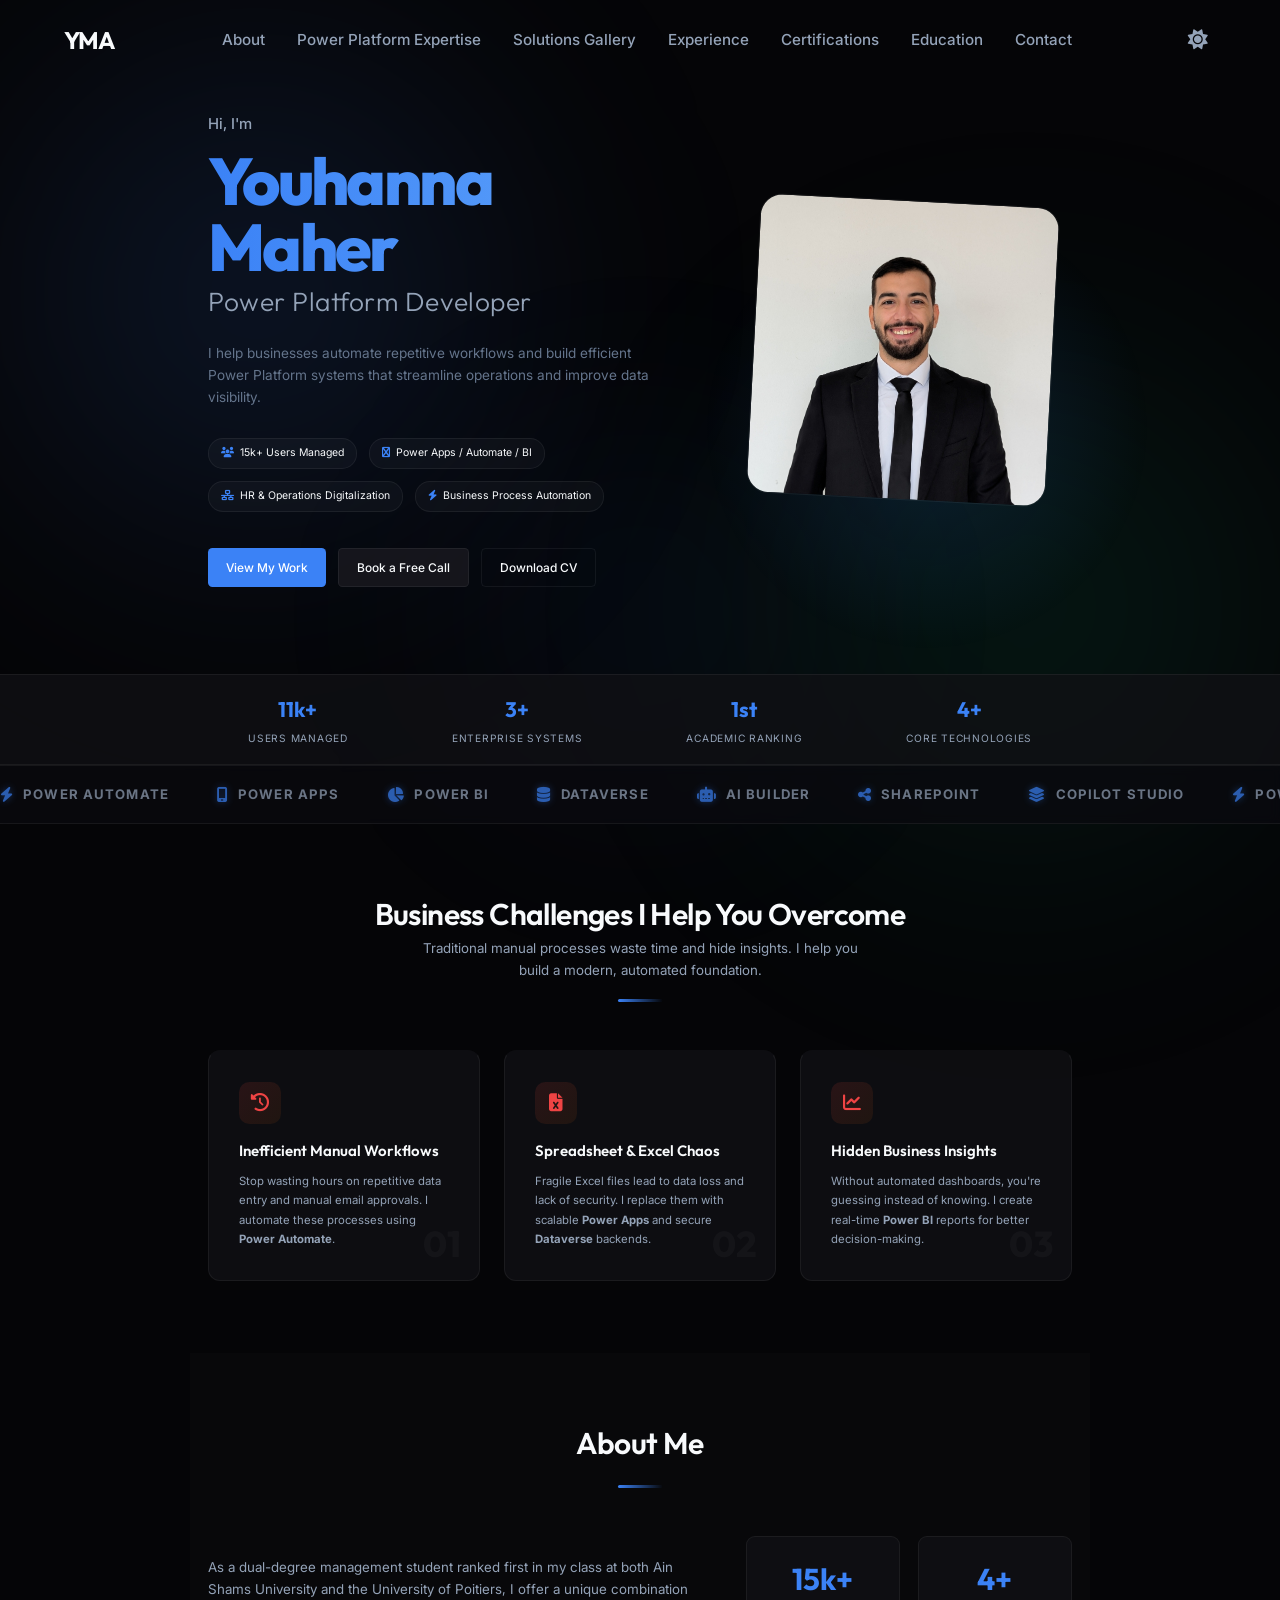
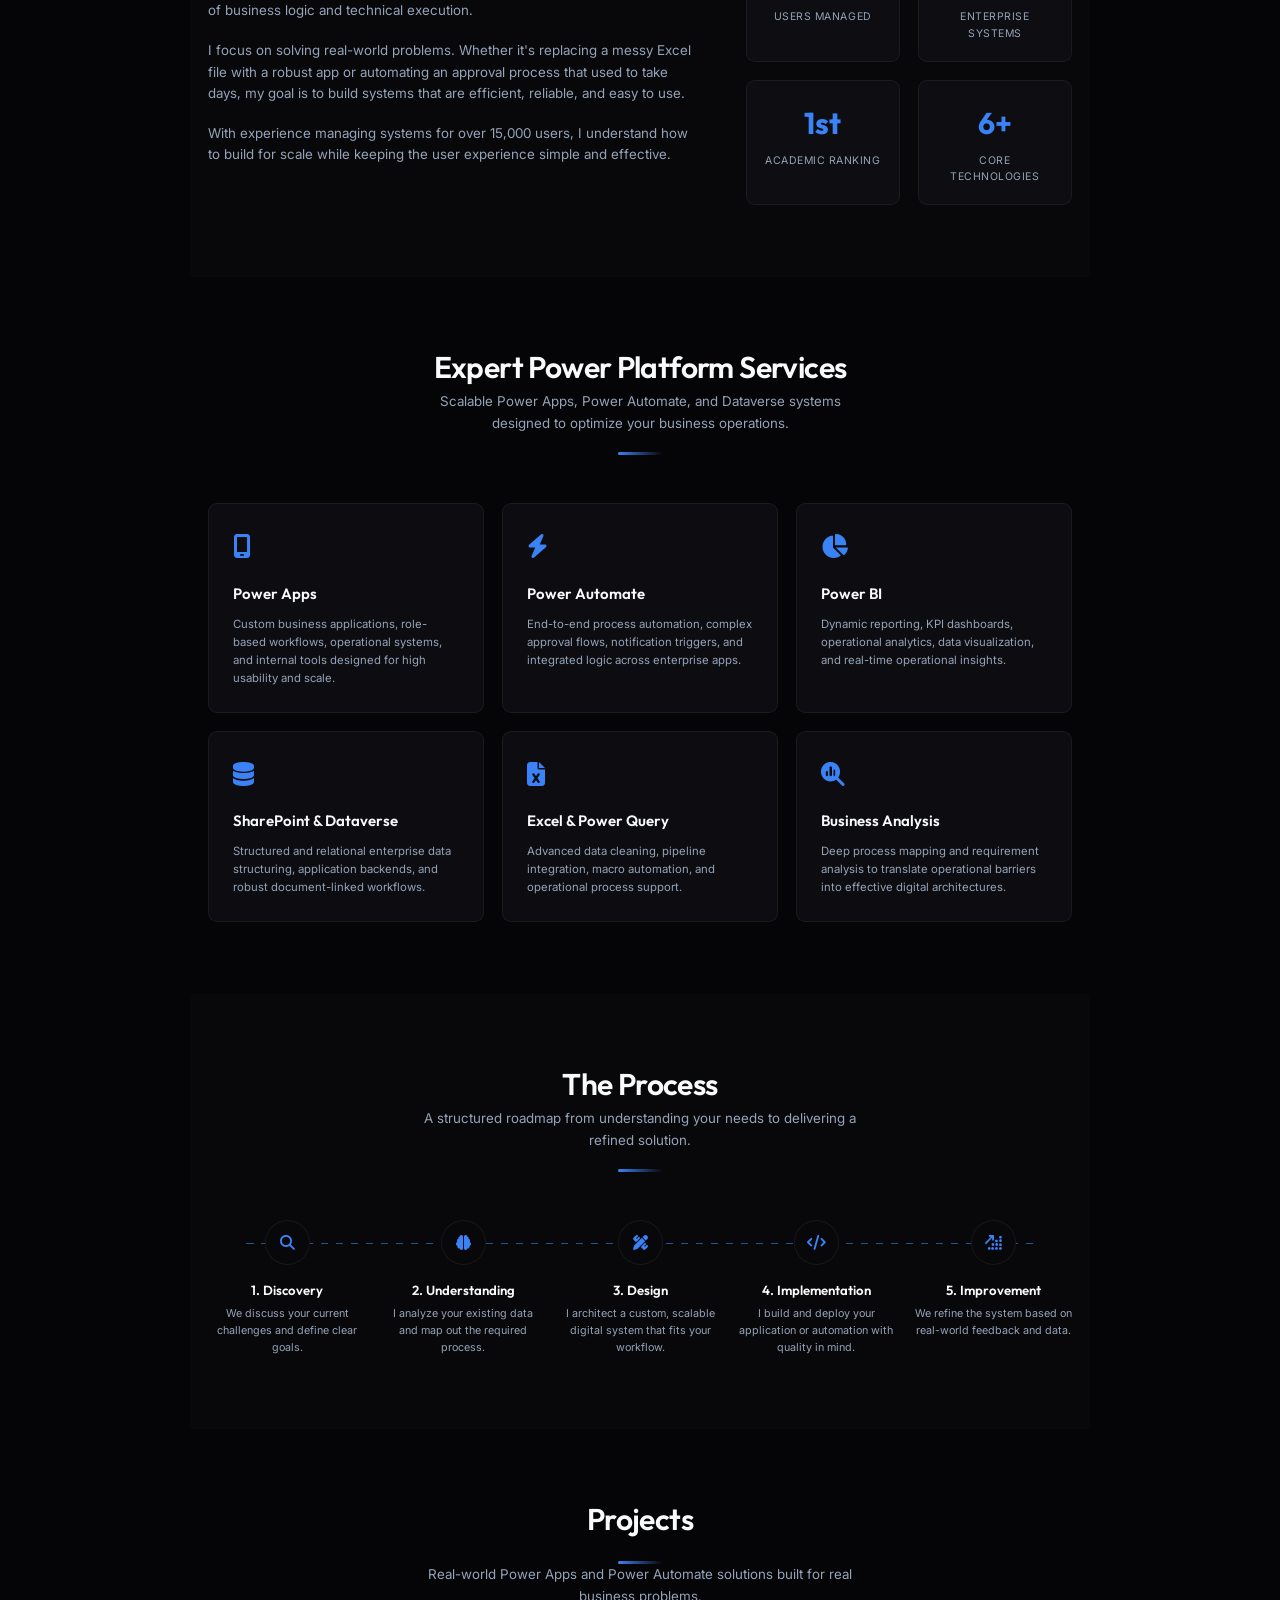
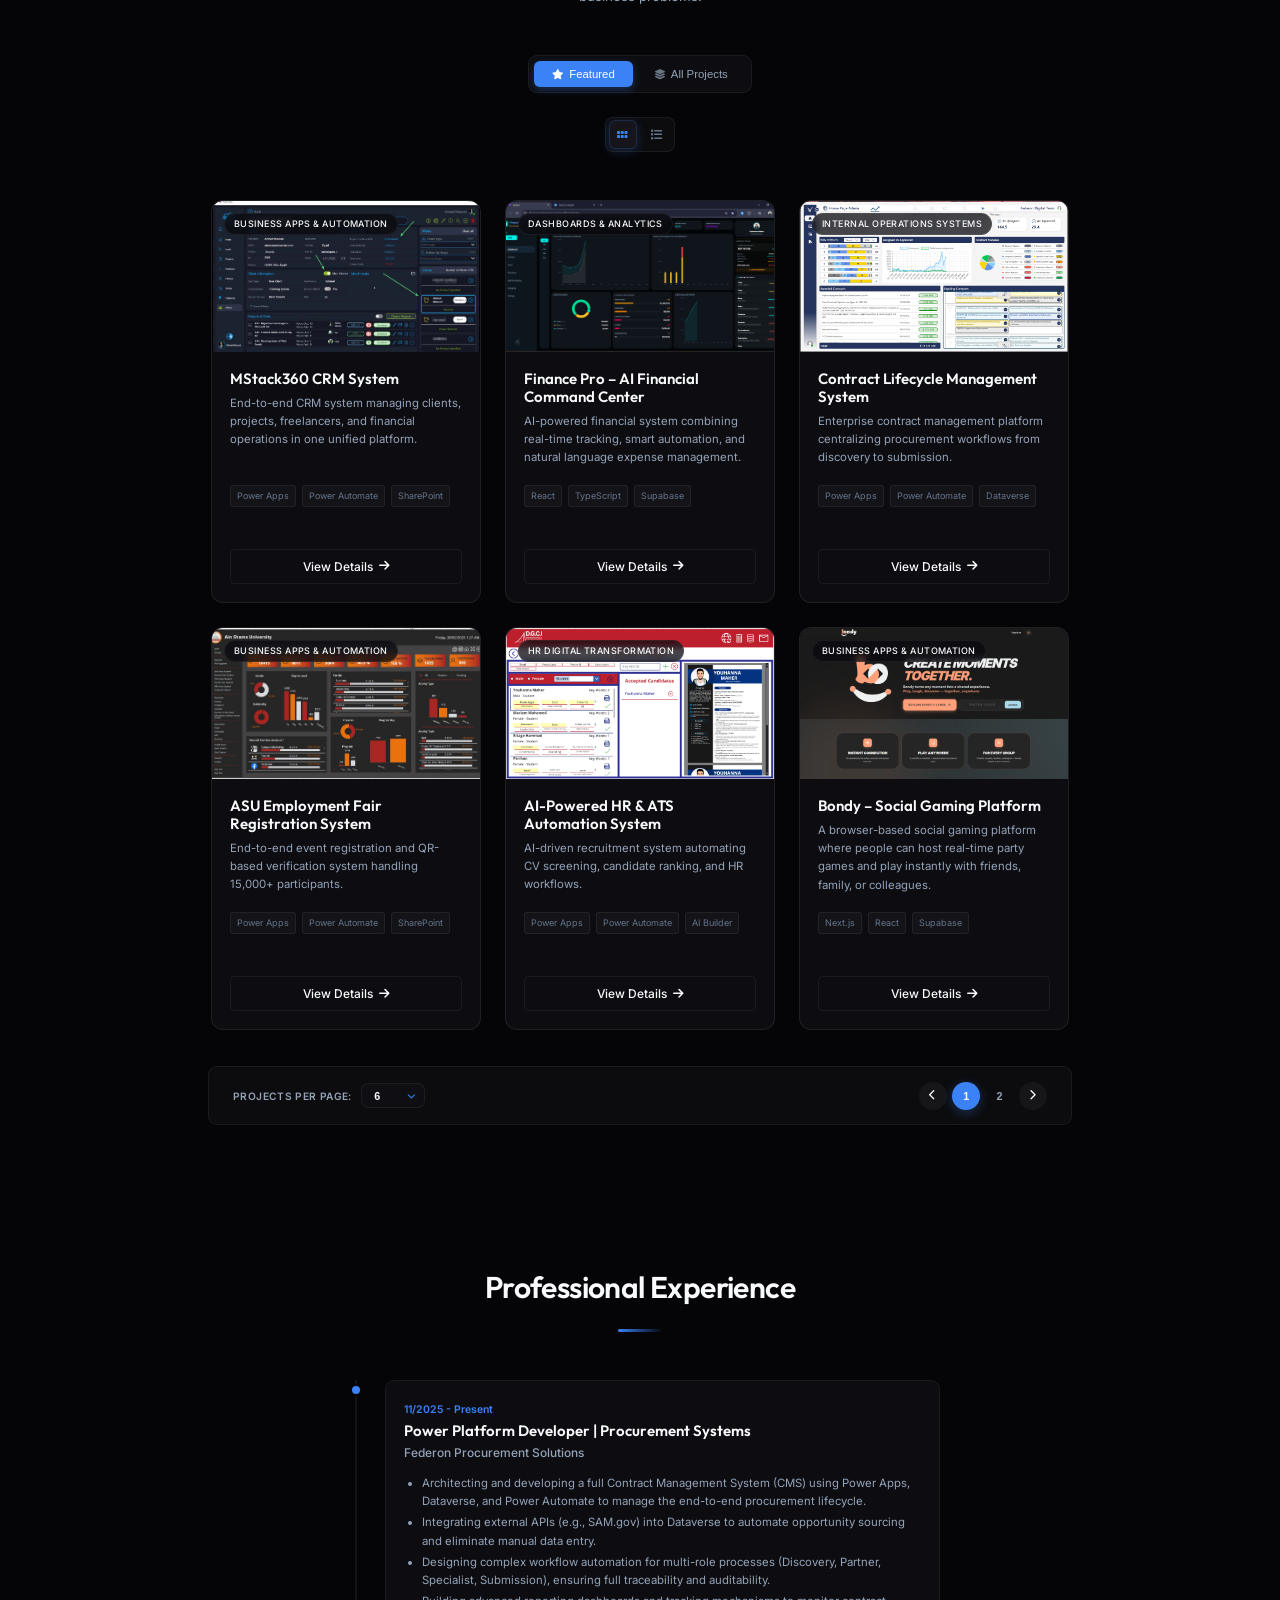
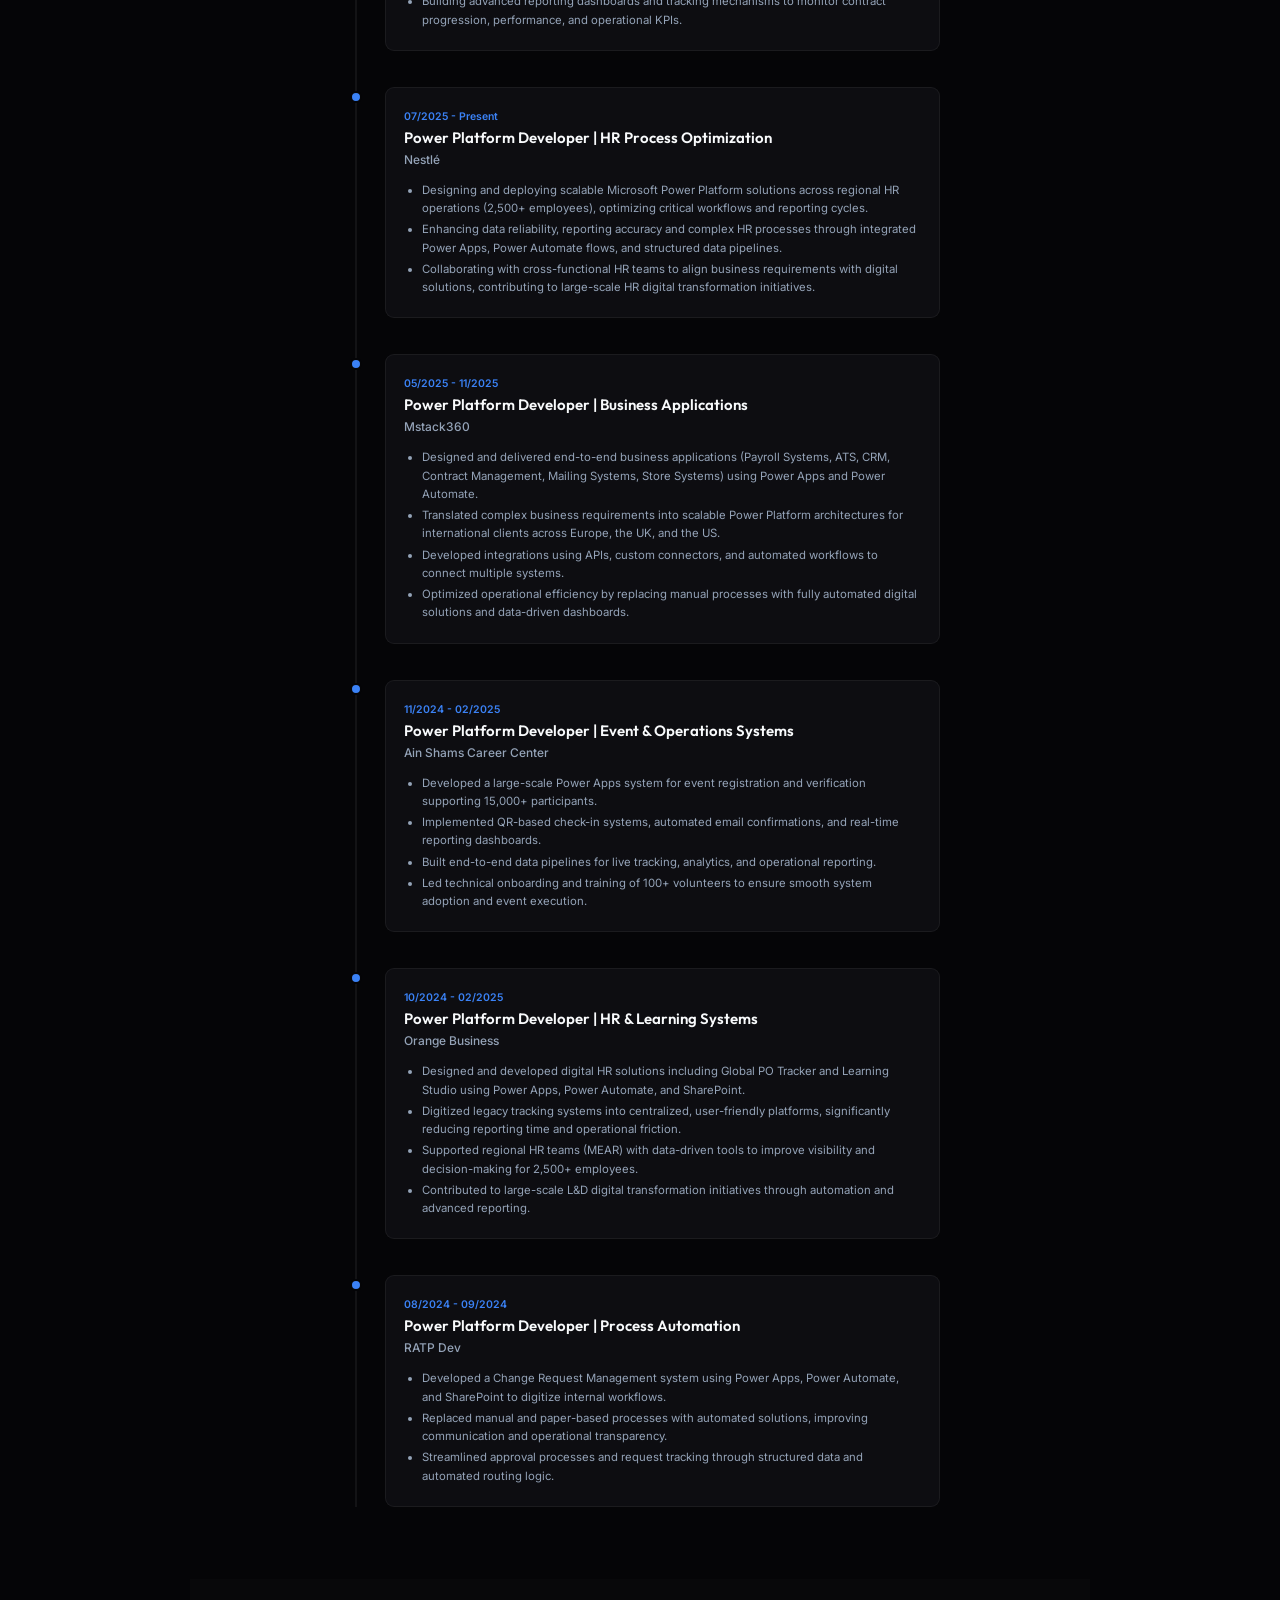
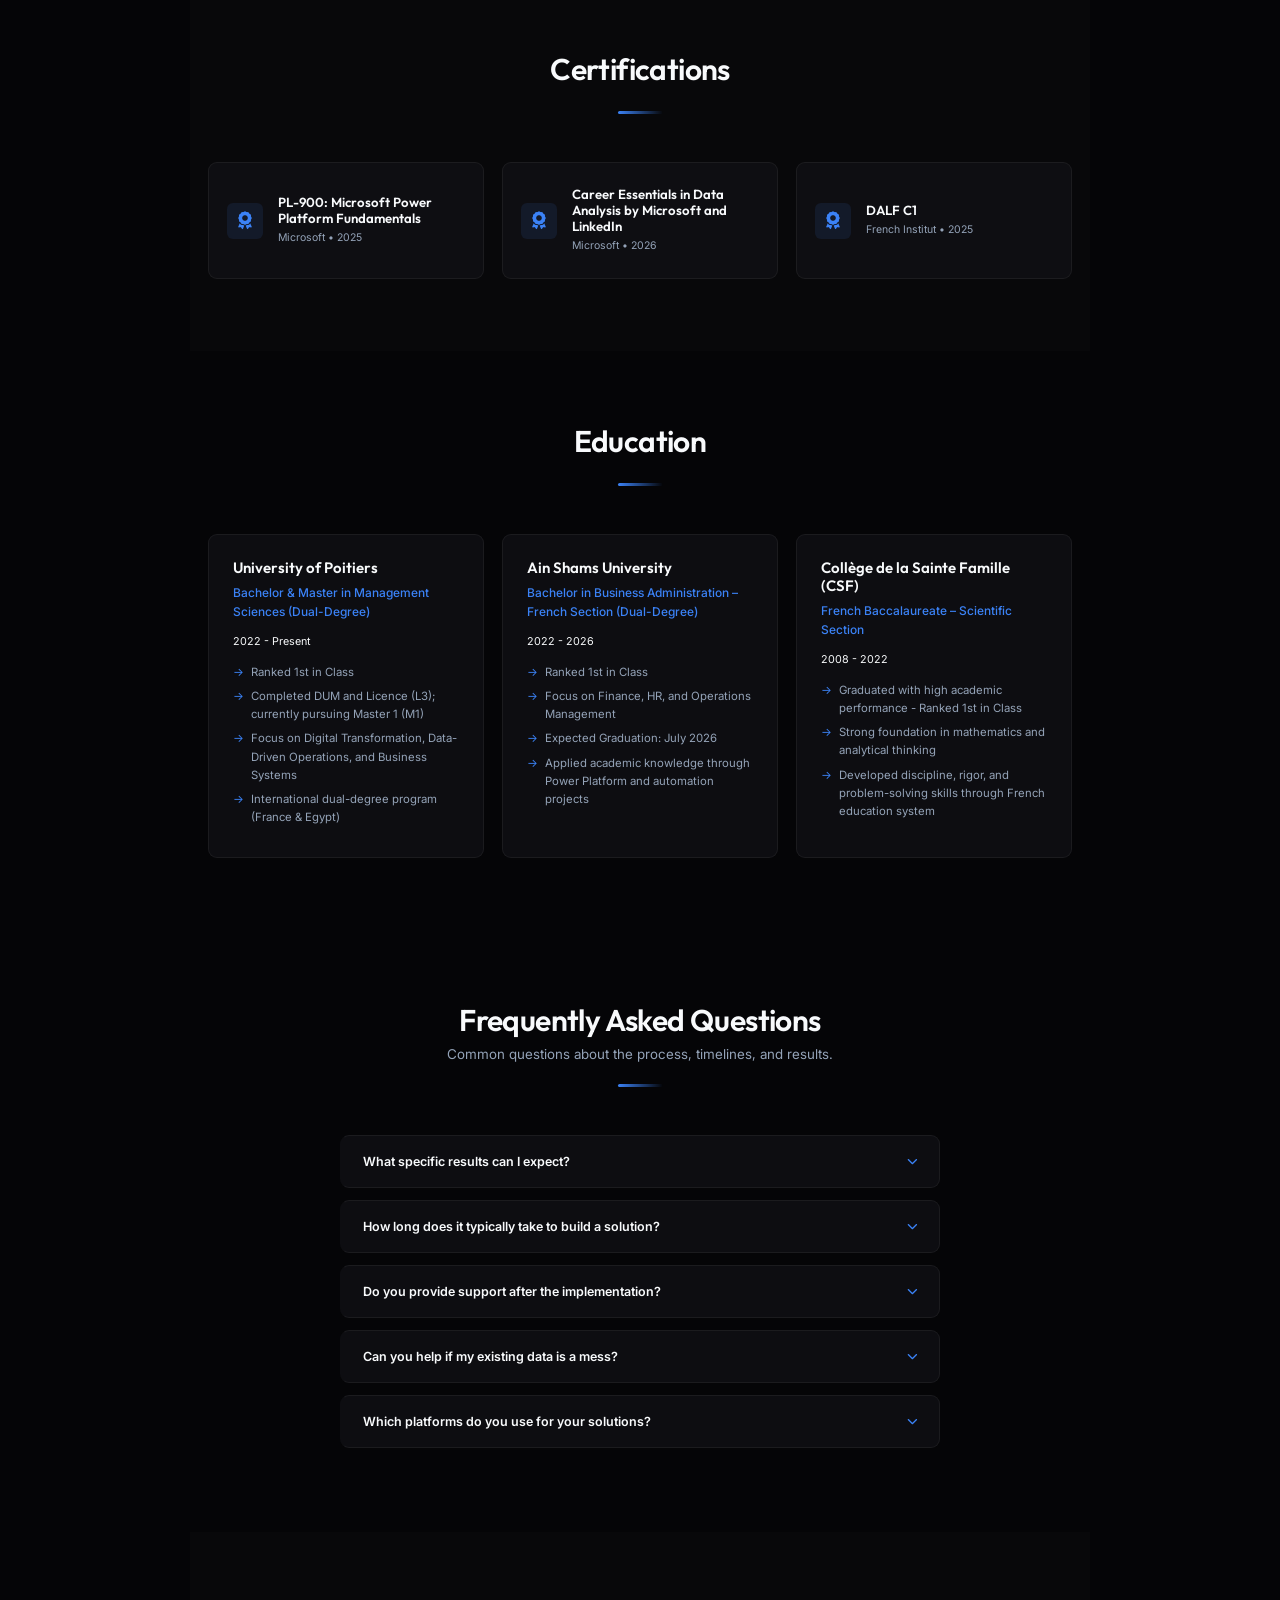
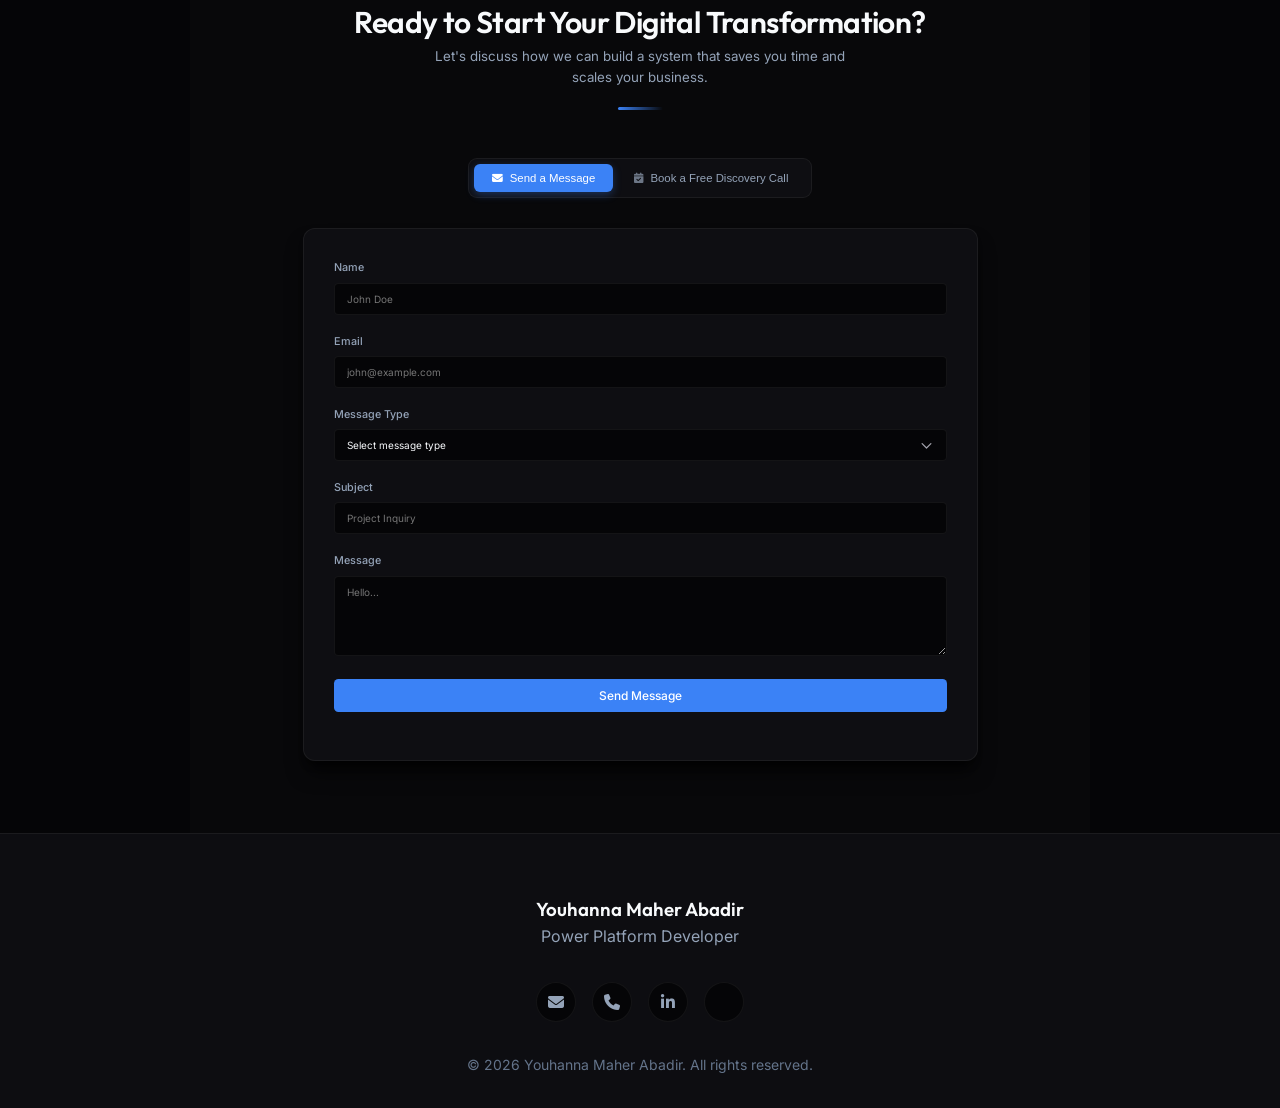
==== commit f66a56f0: "Implement swipable projects page carousel with pointer drag support" ====
--- a/index.html
+++ b/index.html
@@ -503,52 +503,58 @@
                 </div>
             </div>
 
-            <div class="projects-grid mt-4" id="projects-grid">
-                <!-- Static Featured Projects (Crawlable Shell) -->
-                <div class="project-card reveal">
-                    <div class="project-img-wrapper">
-                        <img src="projects/1- CRM - Mstack360/Thumbnail.jpeg" alt="MStack360 CRM System" class="project-img">
-                        <span class="project-category">Business Apps & Automation</span>
-                    </div>
-                    <div class="project-content">
-                        <h3 class="project-title">MStack360 CRM System</h3>
-                        <p class="project-summary">This solution automated procurement workflows using Power Apps and Dataverse, reducing manual processing time for managing freelancers and financial operations.</p>
-                        <div class="project-stack">
-                            <span class="stack-tag">Power Apps</span>
-                            <span class="stack-tag">Power Automate</span>
-                            <span class="stack-tag">SharePoint</span>
-                        </div>
-                    </div>
-                </div>
-
-                <div class="project-card reveal">
-                    <div class="project-img-wrapper">
-                        <img src="projects/2- CMS - Federon/Home Page.png" alt="Contract Lifecycle Management System" class="project-img">
-                        <span class="project-category">Internal Operations Systems</span>
-                    </div>
-                    <div class="project-content">
-                        <h3 class="project-title">Contract Lifecycle Management</h3>
-                        <p class="project-summary">A centralized CLM platform built on the Microsoft Power Platform to digitize complex procurement cycles from discovery through to final submission.</p>
-                        <div class="project-stack">
-                            <span class="stack-tag">Power Apps</span>
-                            <span class="stack-tag">Power Automate</span>
-                            <span class="stack-tag">Dataverse</span>
-                        </div>
-                    </div>
-                </div>
-
-                <div class="project-card reveal">
-                    <div class="project-img-wrapper">
-                        <img src="projects/4 - HR Demo System/3.png" alt="AI-Powered HR & ATS System" class="project-img">
-                        <span class="project-category">HR Digital Transformation</span>
-                    </div>
-                    <div class="project-content">
-                        <h3 class="project-title">AI HR & ATS Automation</h3>
-                        <p class="project-summary">Automated CV screening and recruitment workflows using AI Builder and Power Automate to extract skills and rank candidates dynamically.</p>
-                        <div class="project-stack">
-                            <span class="stack-tag">Power Apps</span>
-                            <span class="stack-tag">AI Builder</span>
-                            <span class="stack-tag">Power Automate</span>
+            <div class="projects-carousel-container mt-4" id="projects-carousel-container">
+                <div class="projects-carousel-track" id="projects-carousel-track">
+                    <div class="projects-carousel-slide" data-page="1">
+                        <div class="projects-grid" id="projects-grid">
+                            <!-- Static Featured Projects (Crawlable Shell) -->
+                            <div class="project-card reveal">
+                                <div class="project-img-wrapper">
+                                    <img src="projects/1- CRM - Mstack360/Thumbnail.jpeg" alt="MStack360 CRM System" class="project-img">
+                                    <span class="project-category">Business Apps & Automation</span>
+                                </div>
+                                <div class="project-content">
+                                    <h3 class="project-title">MStack360 CRM System</h3>
+                                    <p class="project-summary">This solution automated procurement workflows using Power Apps and Dataverse, reducing manual processing time for managing freelancers and financial operations.</p>
+                                    <div class="project-stack">
+                                        <span class="stack-tag">Power Apps</span>
+                                        <span class="stack-tag">Power Automate</span>
+                                        <span class="stack-tag">SharePoint</span>
+                                    </div>
+                                </div>
+                            </div>
+
+                            <div class="project-card reveal">
+                                <div class="project-img-wrapper">
+                                    <img src="projects/2- CMS - Federon/Home Page.png" alt="Contract Lifecycle Management System" class="project-img">
+                                    <span class="project-category">Internal Operations Systems</span>
+                                </div>
+                                <div class="project-content">
+                                    <h3 class="project-title">Contract Lifecycle Management</h3>
+                                    <p class="project-summary">A centralized CLM platform built on the Microsoft Power Platform to digitize complex procurement cycles from discovery through to final submission.</p>
+                                    <div class="project-stack">
+                                        <span class="stack-tag">Power Apps</span>
+                                        <span class="stack-tag">Power Automate</span>
+                                        <span class="stack-tag">Dataverse</span>
+                                    </div>
+                                </div>
+                            </div>
+
+                            <div class="project-card reveal">
+                                <div class="project-img-wrapper">
+                                    <img src="projects/4 - HR Demo System/3.png" alt="AI-Powered HR & ATS System" class="project-img">
+                                    <span class="project-category">HR Digital Transformation</span>
+                                </div>
+                                <div class="project-content">
+                                    <h3 class="project-title">AI HR & ATS Automation</h3>
+                                    <p class="project-summary">Automated CV screening and recruitment workflows using AI Builder and Power Automate to extract skills and rank candidates dynamically.</p>
+                                    <div class="project-stack">
+                                        <span class="stack-tag">Power Apps</span>
+                                        <span class="stack-tag">AI Builder</span>
+                                        <span class="stack-tag">Power Automate</span>
+                                    </div>
+                                </div>
+                            </div>
                         </div>
                     </div>
                 </div>
--- a/css/style.css
+++ b/css/style.css
@@ -697,6 +697,34 @@
 }
 
 /* Projects Cards */
+.projects-carousel-container {
+    width: 100%;
+    overflow: hidden;
+    position: relative;
+    cursor: grab;
+    user-select: none;
+    -webkit-user-select: none;
+    touch-action: pan-y;
+}
+
+.projects-carousel-container:active {
+    cursor: grabbing;
+}
+
+.projects-carousel-track {
+    display: flex;
+    width: 100%;
+    transition: transform 0.4s cubic-bezier(0.25, 1, 0.5, 1);
+    will-change: transform;
+}
+
+.projects-carousel-slide {
+    flex: 0 0 100%;
+    width: 100%;
+    box-sizing: border-box;
+    padding: 0 4px;
+}
+
 .projects-grid {
     display: grid;
     grid-template-columns: repeat(auto-fill, minmax(280px, 1fr));
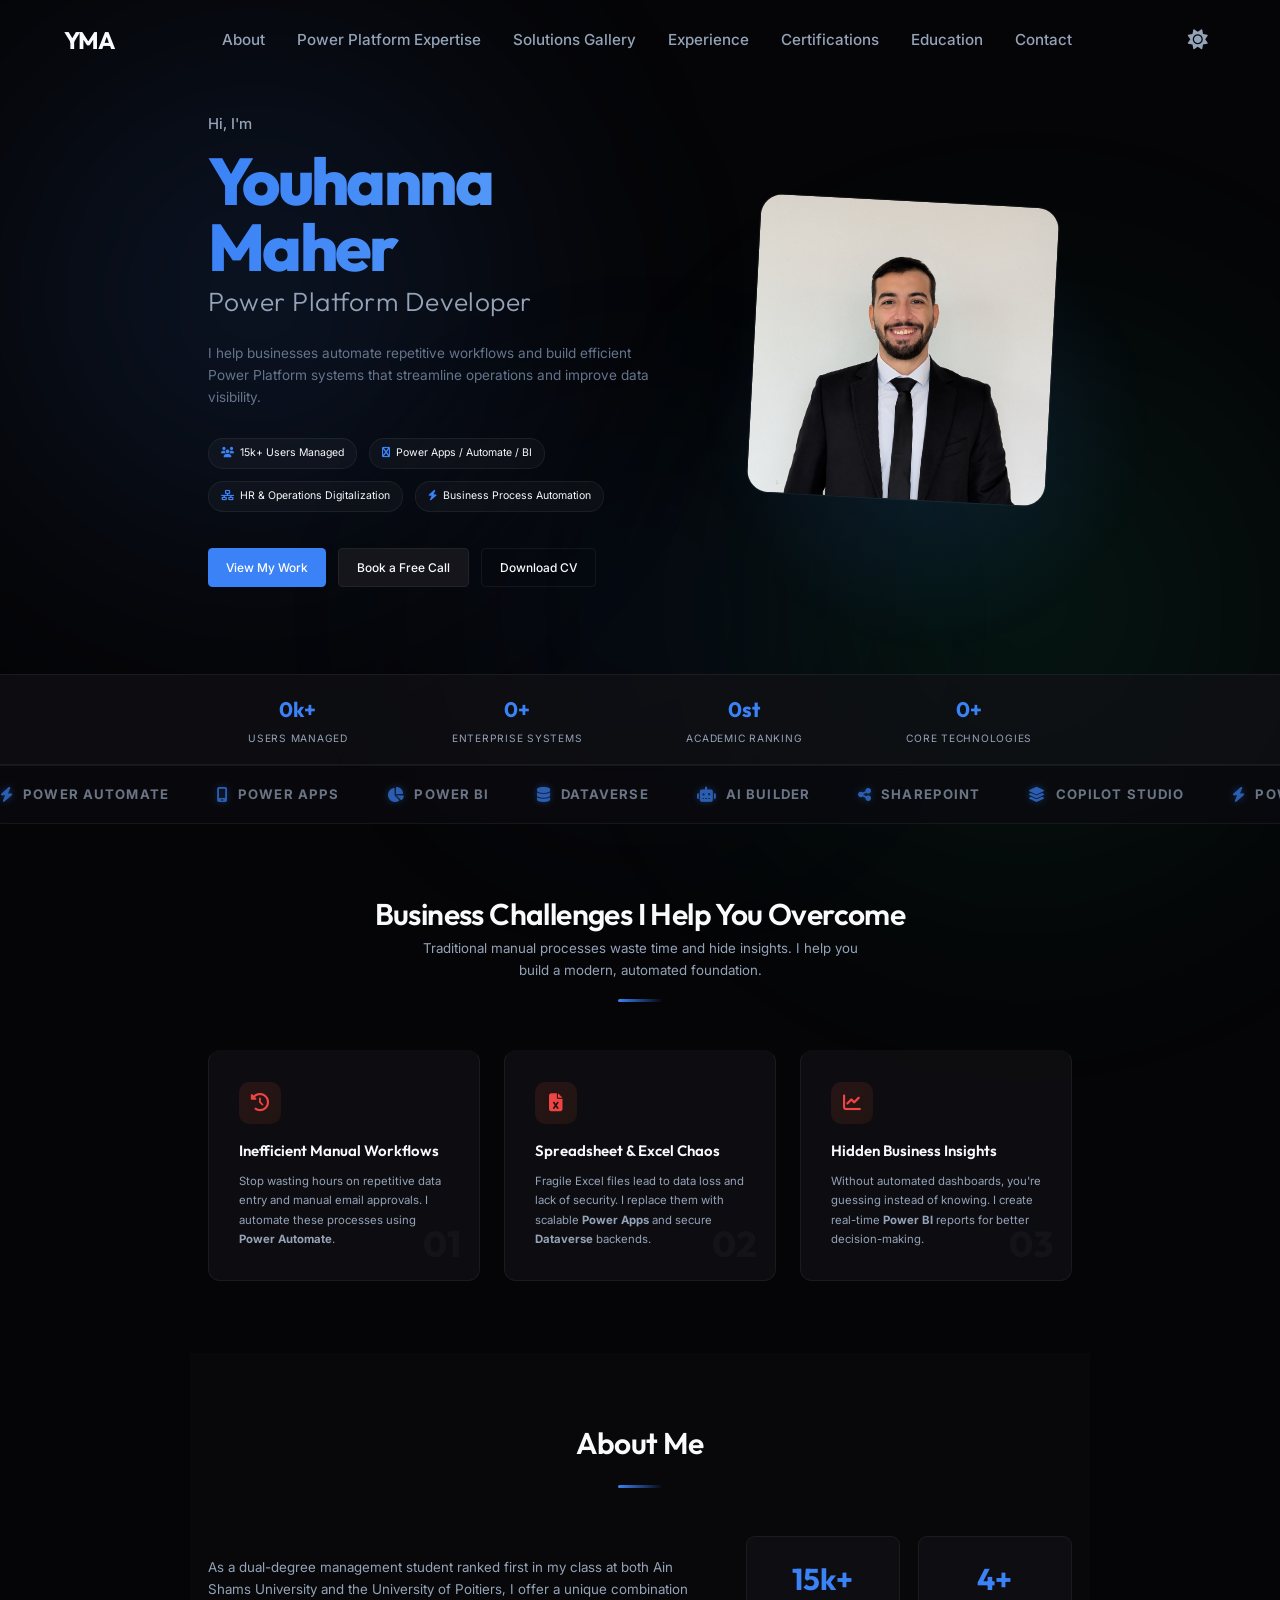
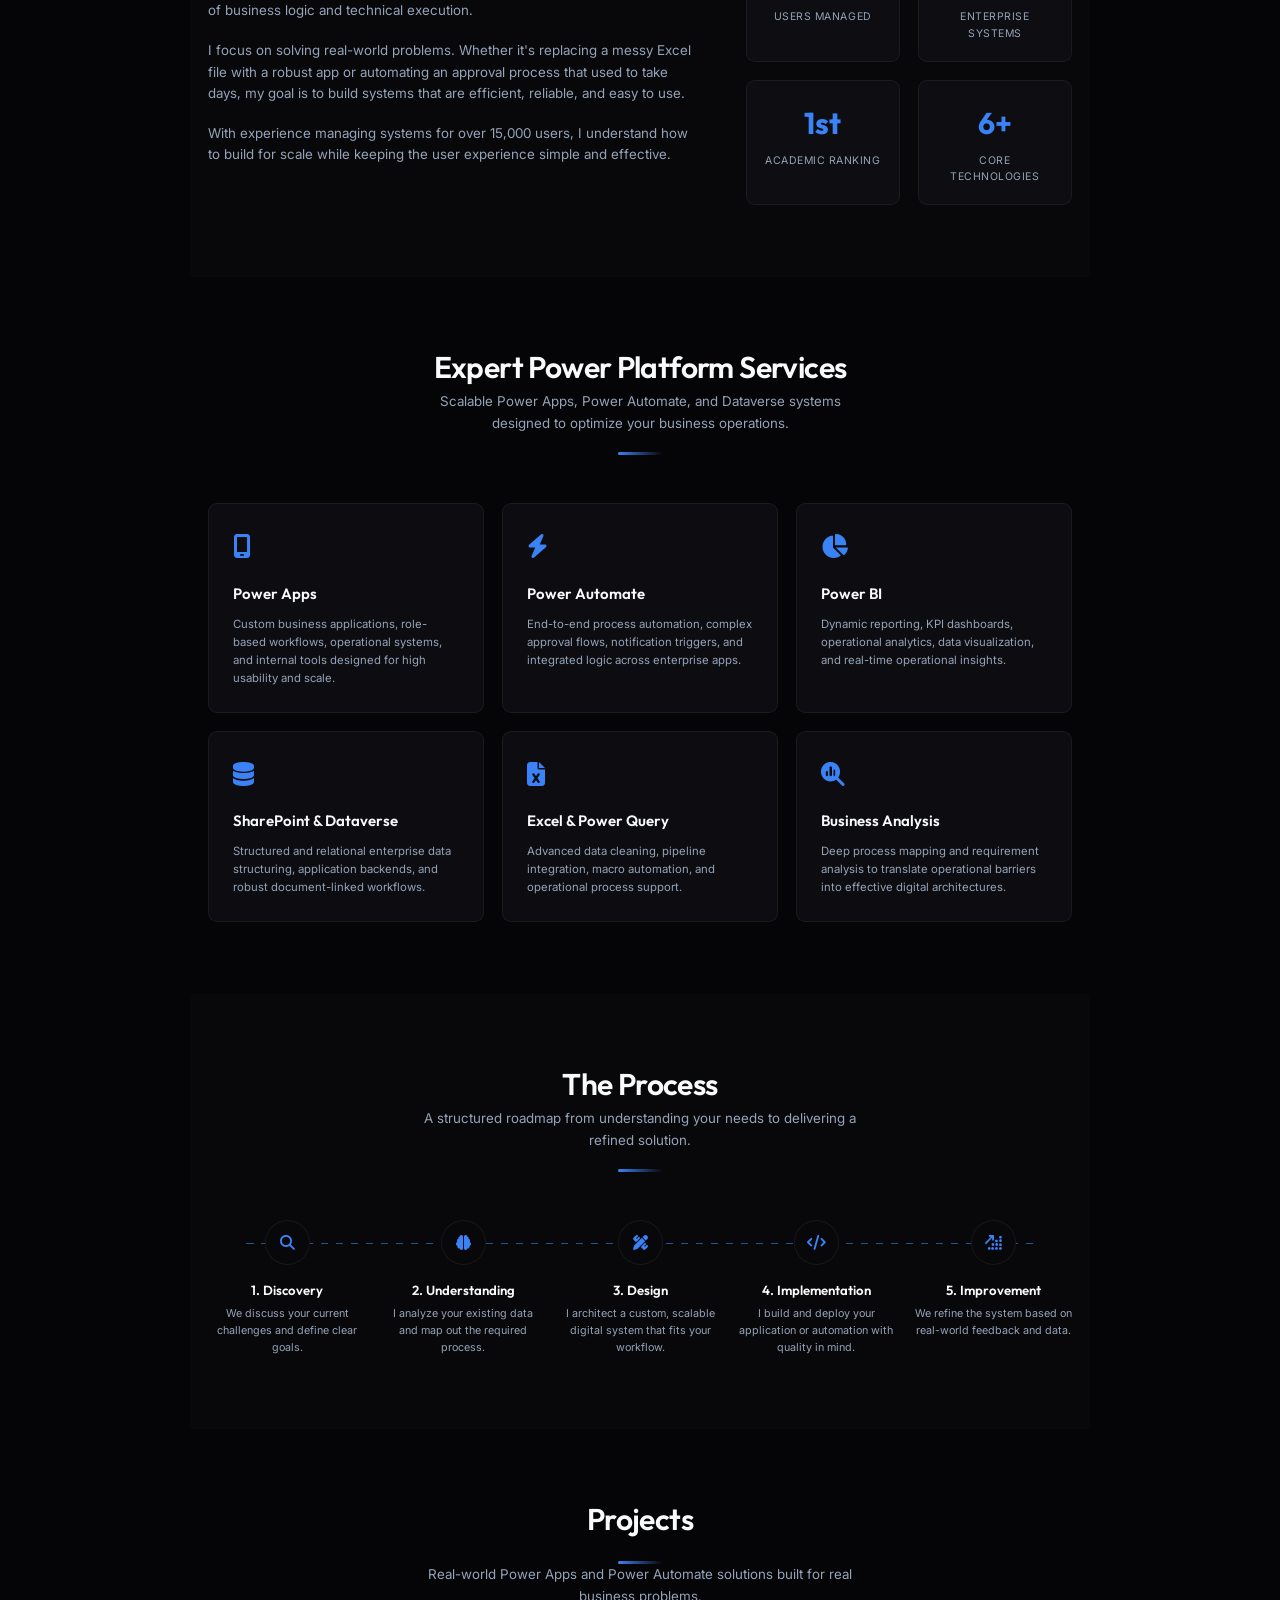
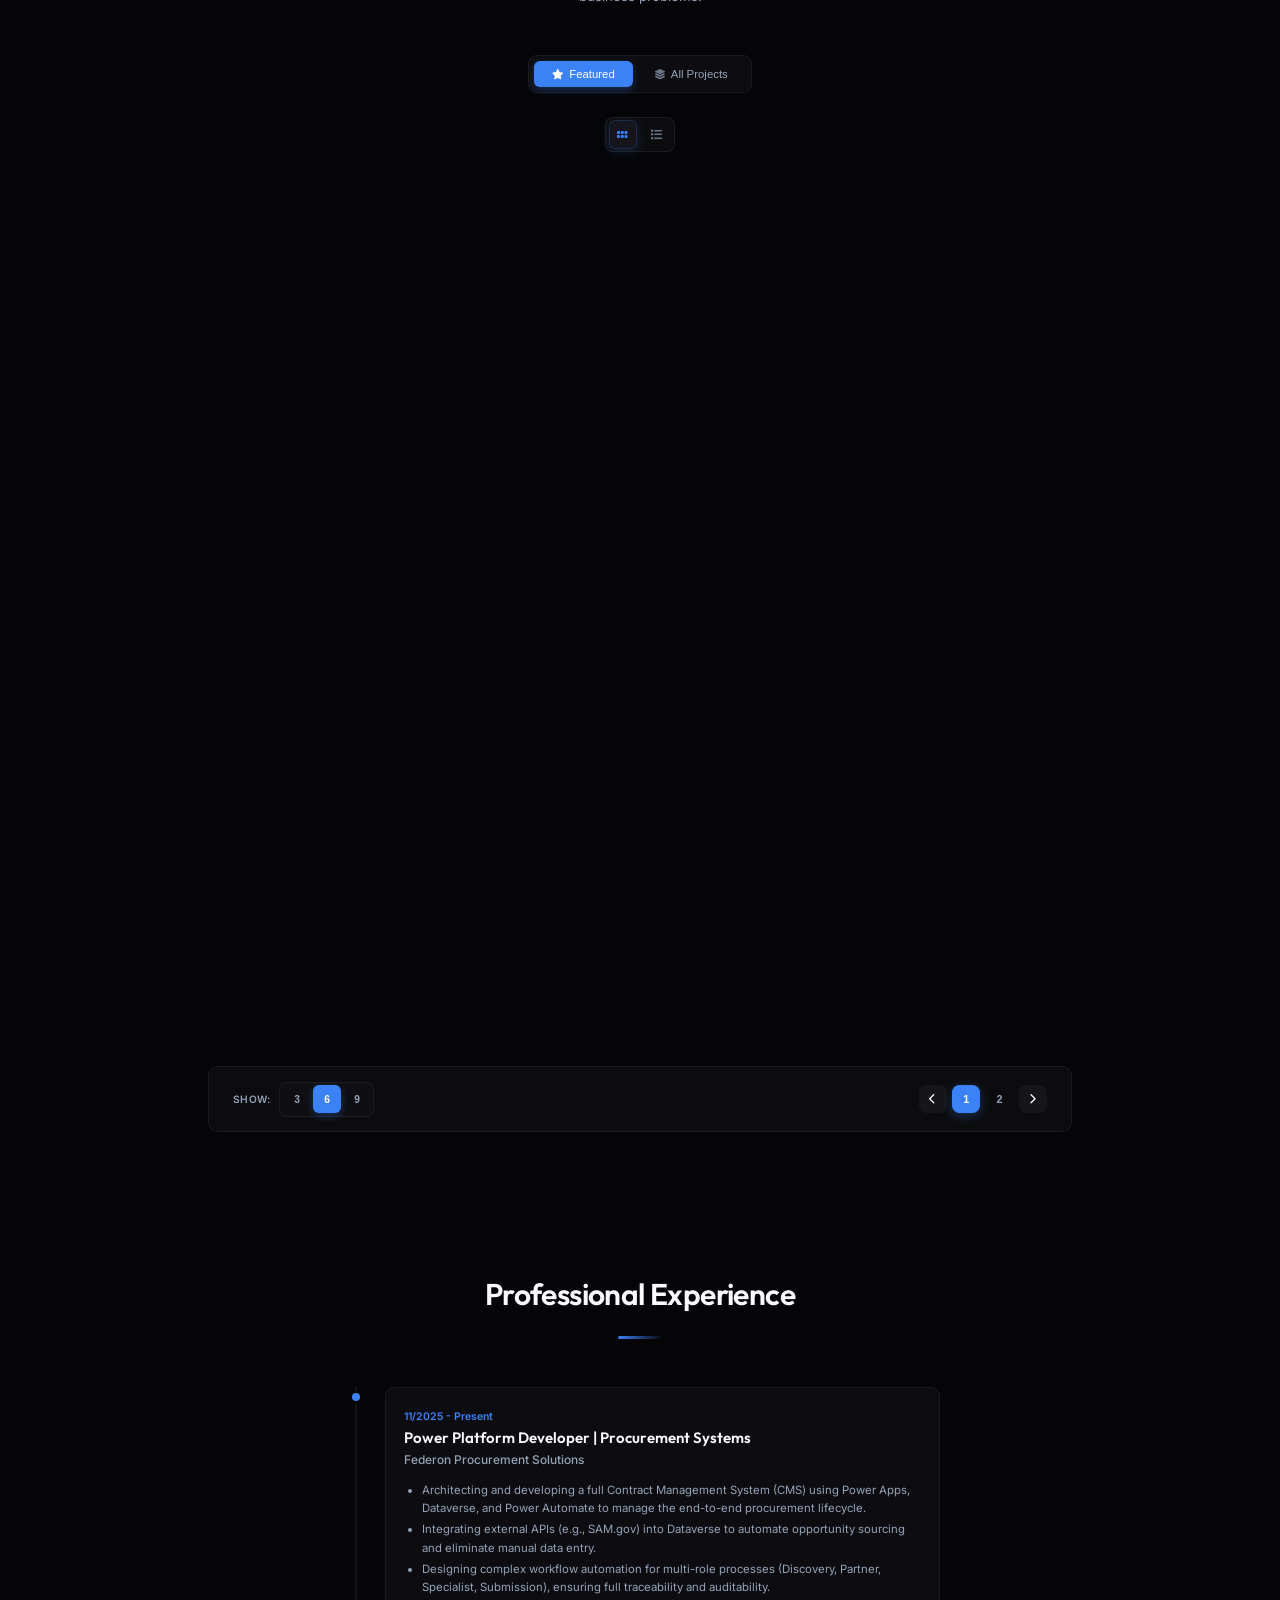
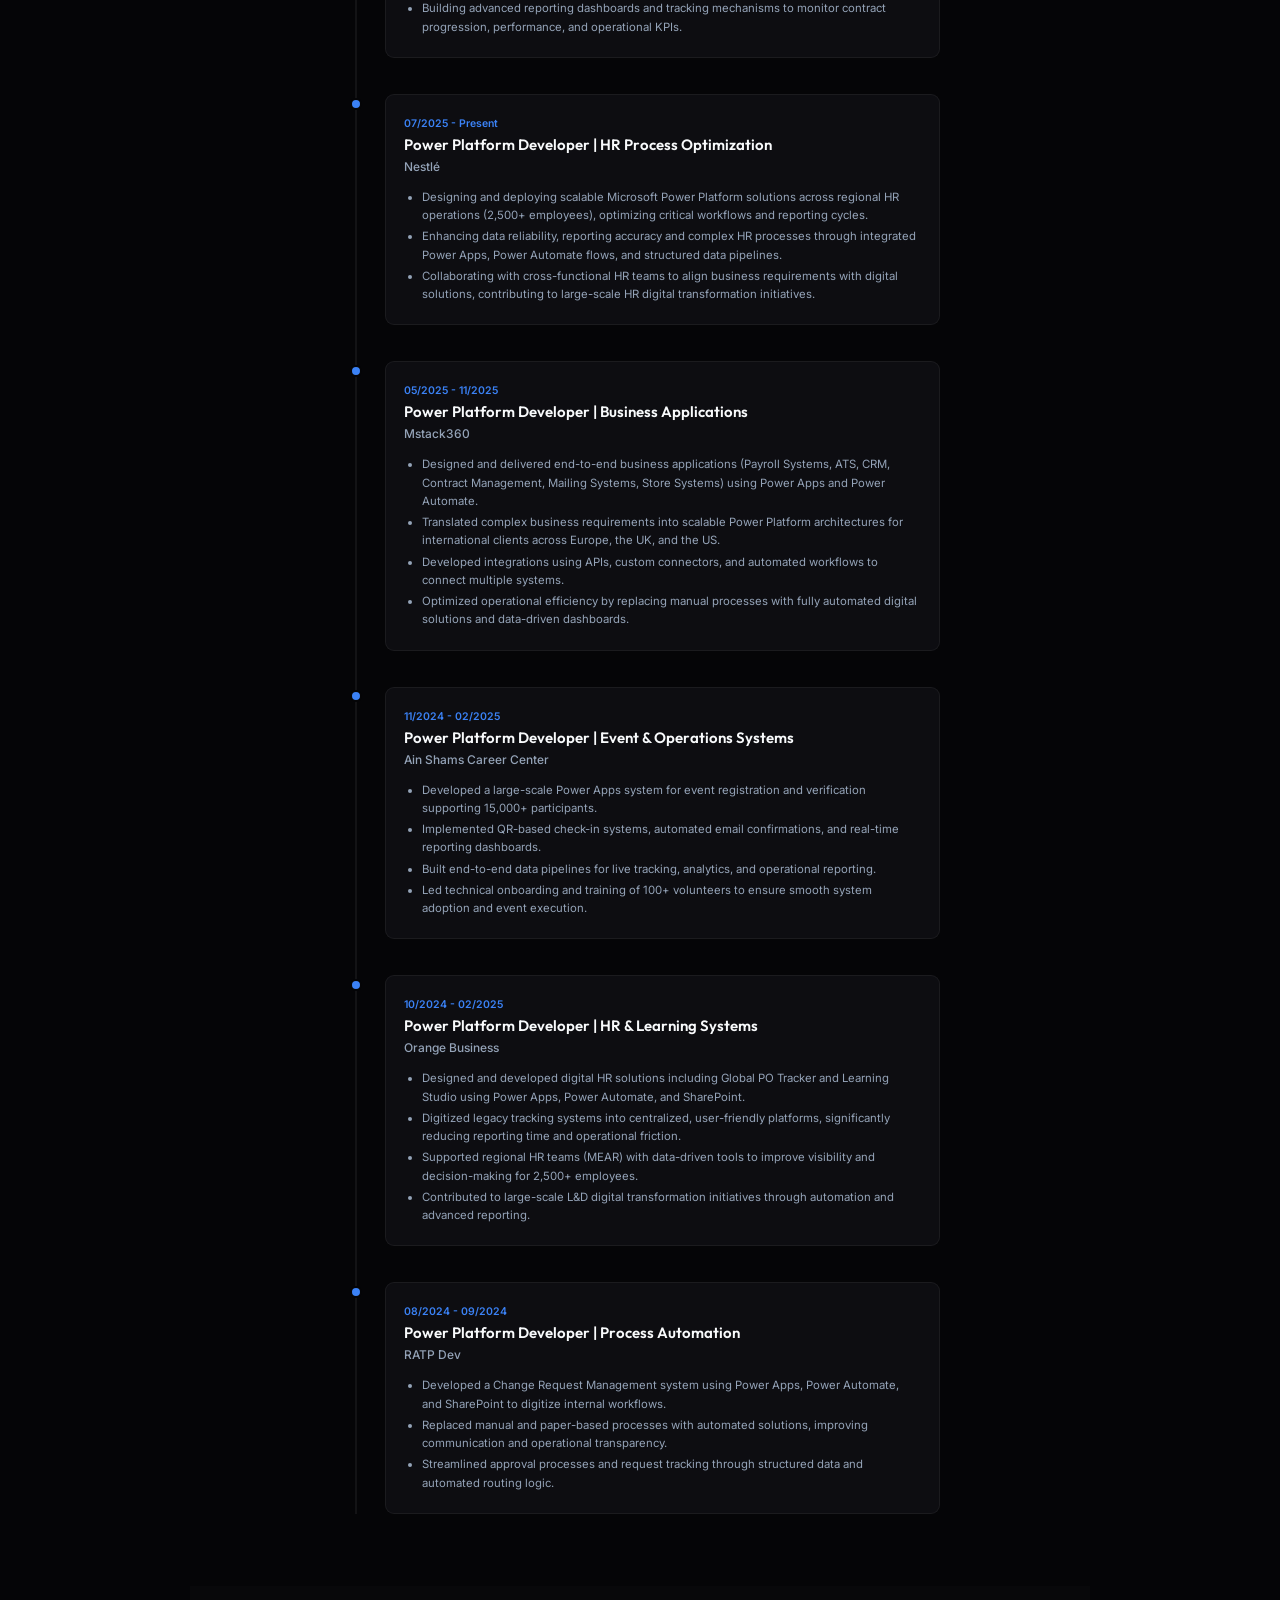
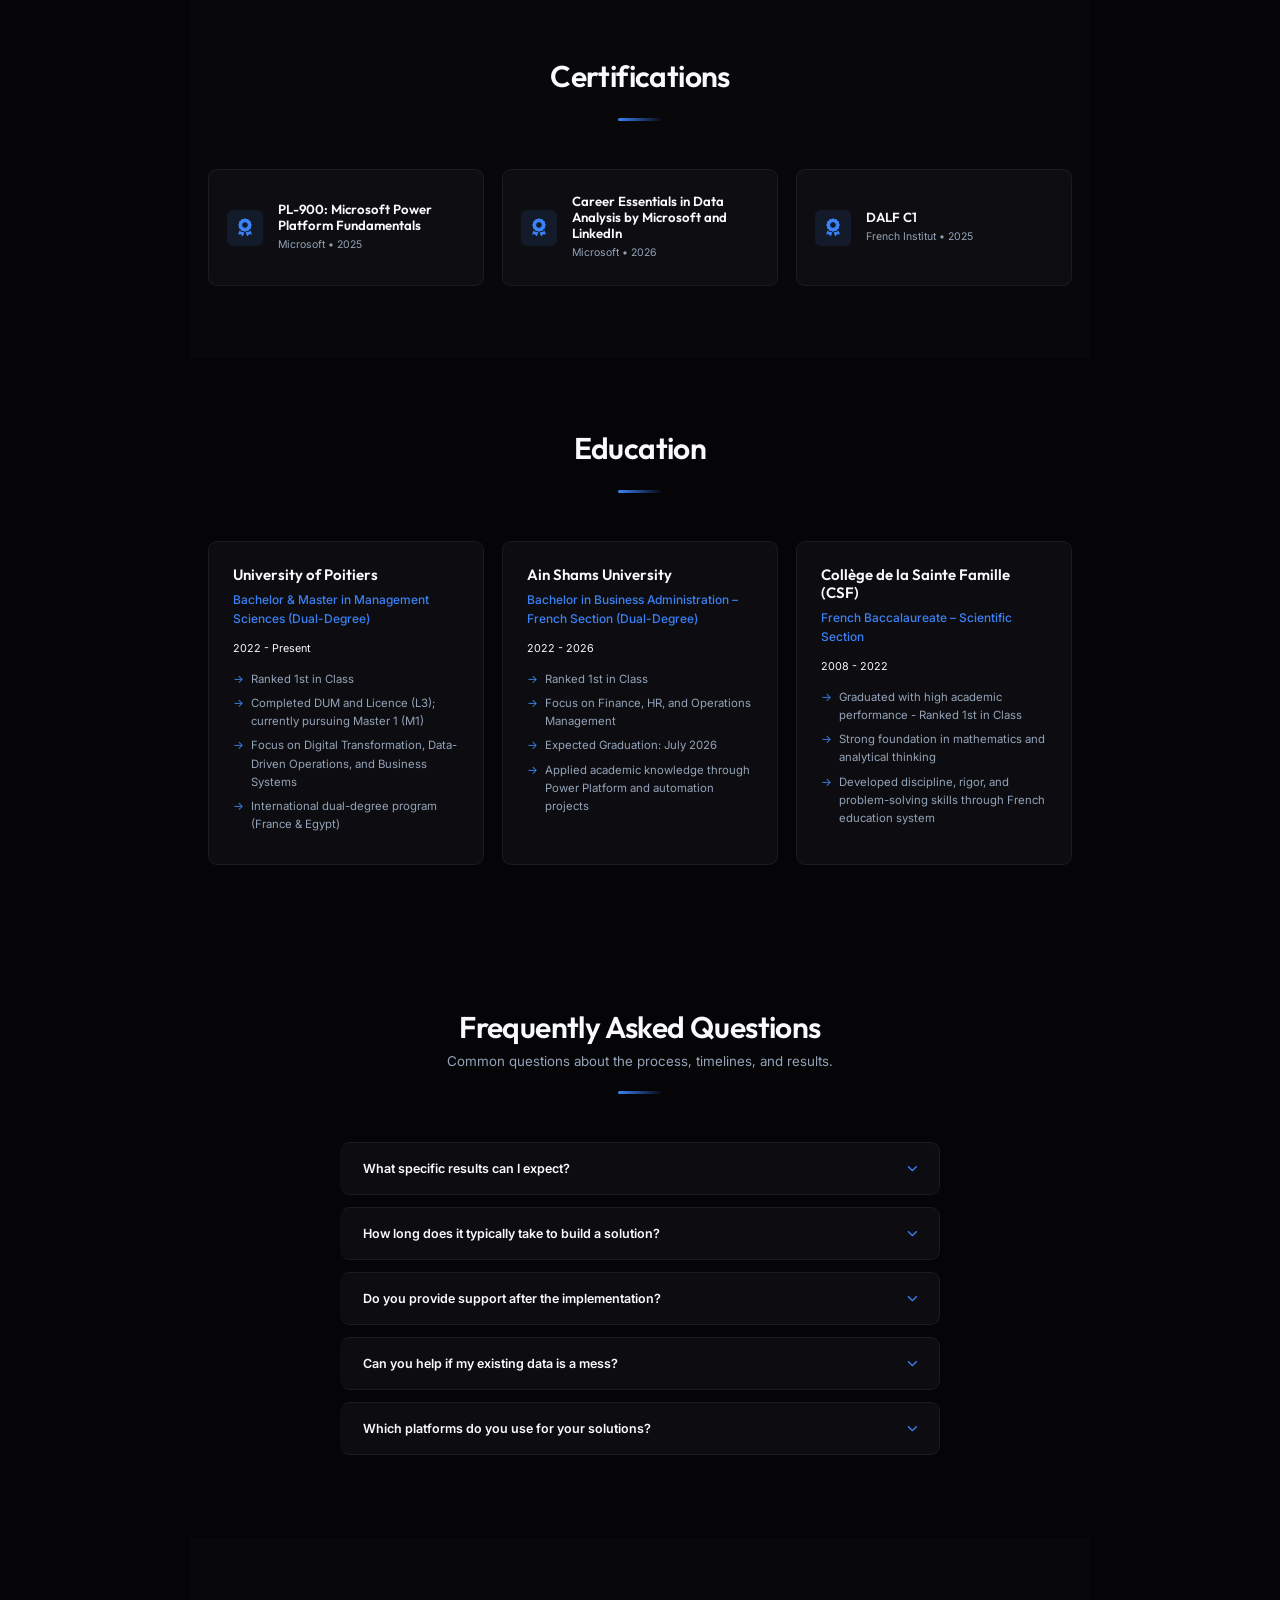
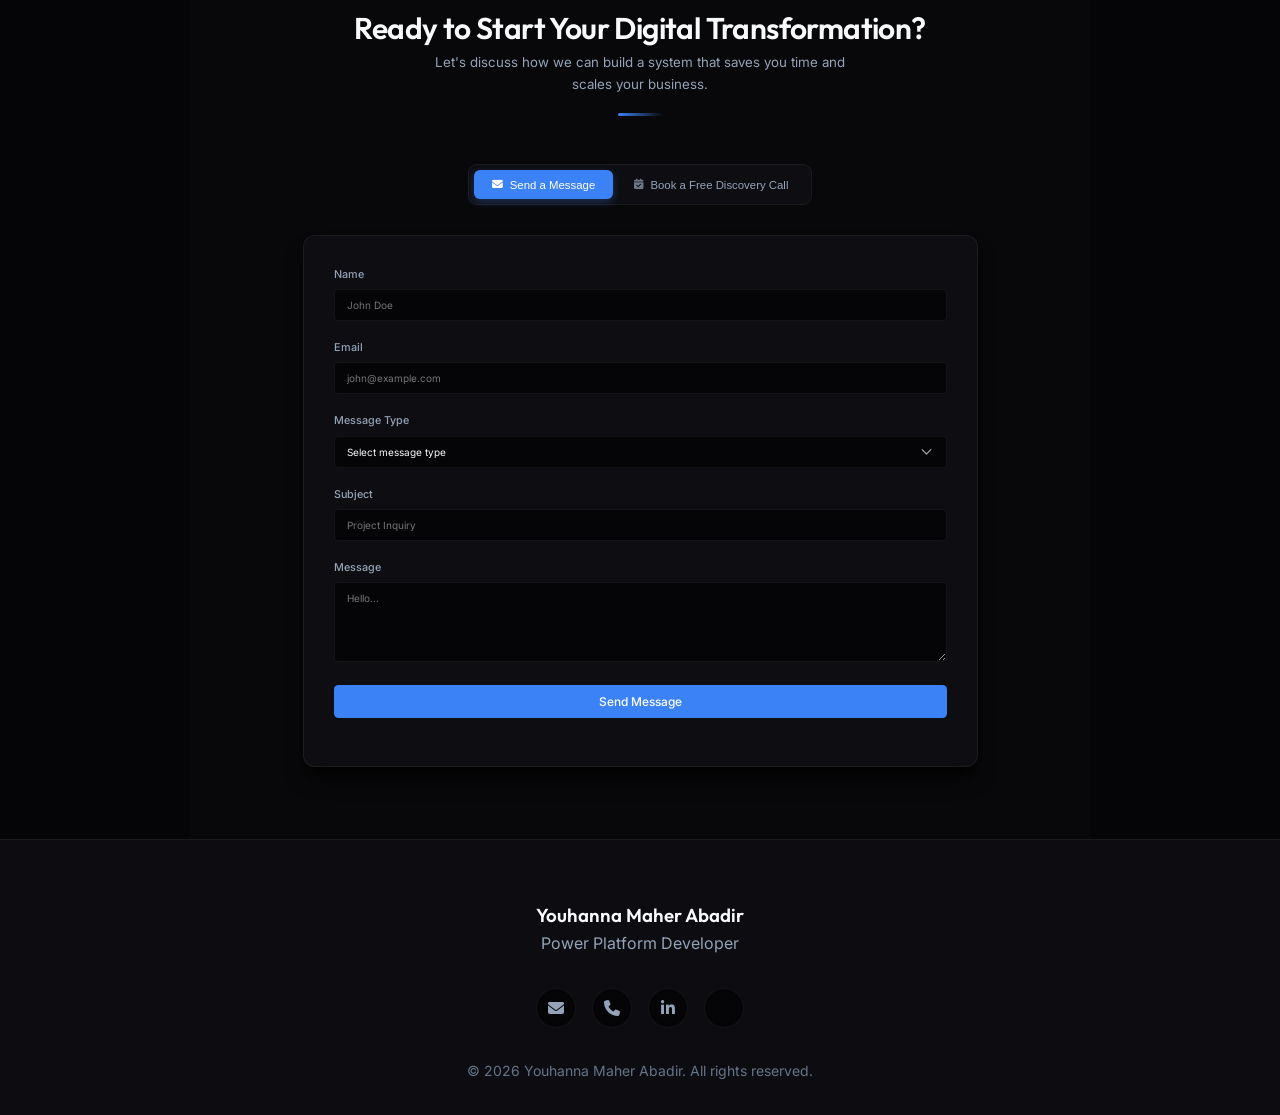
==== commit 370053a2: "Implement native scroll-snap based projects carousel, bidirectional pagination and custom pill densi" ====
--- a/index.html
+++ b/index.html
@@ -503,56 +503,54 @@
                 </div>
             </div>
 
-            <div class="projects-carousel-container mt-4" id="projects-carousel-container">
-                <div class="projects-carousel-track" id="projects-carousel-track">
-                    <div class="projects-carousel-slide" data-page="1">
-                        <div class="projects-grid" id="projects-grid">
-                            <!-- Static Featured Projects (Crawlable Shell) -->
-                            <div class="project-card reveal">
-                                <div class="project-img-wrapper">
-                                    <img src="projects/1- CRM - Mstack360/Thumbnail.jpeg" alt="MStack360 CRM System" class="project-img">
-                                    <span class="project-category">Business Apps & Automation</span>
+            <div class="projects-carousel-container mt-4 no-scrollbar" id="projects-carousel-container">
+                <div class="projects-carousel-slide" data-page="1">
+                    <div class="projects-grid" id="projects-grid">
+                        <!-- Static Featured Projects (Crawlable Shell) -->
+                        <div class="project-card reveal">
+                            <div class="project-img-wrapper">
+                                <img src="projects/1- CRM - Mstack360/Thumbnail.jpeg" alt="MStack360 CRM System" class="project-img">
+                                <span class="project-category">Business Apps & Automation</span>
+                            </div>
+                            <div class="project-content">
+                                <h3 class="project-title">MStack360 CRM System</h3>
+                                <p class="project-summary">This solution automated procurement workflows using Power Apps and Dataverse, reducing manual processing time for managing freelancers and financial operations.</p>
+                                <div class="project-stack">
+                                    <span class="stack-tag">Power Apps</span>
+                                    <span class="stack-tag">Power Automate</span>
+                                    <span class="stack-tag">SharePoint</span>
                                 </div>
-                                <div class="project-content">
-                                    <h3 class="project-title">MStack360 CRM System</h3>
-                                    <p class="project-summary">This solution automated procurement workflows using Power Apps and Dataverse, reducing manual processing time for managing freelancers and financial operations.</p>
-                                    <div class="project-stack">
-                                        <span class="stack-tag">Power Apps</span>
-                                        <span class="stack-tag">Power Automate</span>
-                                        <span class="stack-tag">SharePoint</span>
-                                    </div>
+                            </div>
+                        </div>
+
+                        <div class="project-card reveal">
+                            <div class="project-img-wrapper">
+                                <img src="projects/2- CMS - Federon/Home Page.png" alt="Contract Lifecycle Management System" class="project-img">
+                                <span class="project-category">Internal Operations Systems</span>
+                            </div>
+                            <div class="project-content">
+                                <h3 class="project-title">Contract Lifecycle Management</h3>
+                                <p class="project-summary">A centralized CLM platform built on the Microsoft Power Platform to digitize complex procurement cycles from discovery through to final submission.</p>
+                                <div class="project-stack">
+                                    <span class="stack-tag">Power Apps</span>
+                                    <span class="stack-tag">Power Automate</span>
+                                    <span class="stack-tag">Dataverse</span>
                                 </div>
                             </div>
-
-                            <div class="project-card reveal">
-                                <div class="project-img-wrapper">
-                                    <img src="projects/2- CMS - Federon/Home Page.png" alt="Contract Lifecycle Management System" class="project-img">
-                                    <span class="project-category">Internal Operations Systems</span>
-                                </div>
-                                <div class="project-content">
-                                    <h3 class="project-title">Contract Lifecycle Management</h3>
-                                    <p class="project-summary">A centralized CLM platform built on the Microsoft Power Platform to digitize complex procurement cycles from discovery through to final submission.</p>
-                                    <div class="project-stack">
-                                        <span class="stack-tag">Power Apps</span>
-                                        <span class="stack-tag">Power Automate</span>
-                                        <span class="stack-tag">Dataverse</span>
-                                    </div>
-                                </div>
-                            </div>
-
-                            <div class="project-card reveal">
-                                <div class="project-img-wrapper">
-                                    <img src="projects/4 - HR Demo System/3.png" alt="AI-Powered HR & ATS System" class="project-img">
-                                    <span class="project-category">HR Digital Transformation</span>
-                                </div>
-                                <div class="project-content">
-                                    <h3 class="project-title">AI HR & ATS Automation</h3>
-                                    <p class="project-summary">Automated CV screening and recruitment workflows using AI Builder and Power Automate to extract skills and rank candidates dynamically.</p>
-                                    <div class="project-stack">
-                                        <span class="stack-tag">Power Apps</span>
-                                        <span class="stack-tag">AI Builder</span>
-                                        <span class="stack-tag">Power Automate</span>
-                                    </div>
+                        </div>
+
+                        <div class="project-card reveal">
+                            <div class="project-img-wrapper">
+                                <img src="projects/4 - HR Demo System/3.png" alt="AI-Powered HR & ATS System" class="project-img">
+                                <span class="project-category">HR Digital Transformation</span>
+                            </div>
+                            <div class="project-content">
+                                <h3 class="project-title">AI HR & ATS Automation</h3>
+                                <p class="project-summary">Automated CV screening and recruitment workflows using AI Builder and Power Automate to extract skills and rank candidates dynamically.</p>
+                                <div class="project-stack">
+                                    <span class="stack-tag">Power Apps</span>
+                                    <span class="stack-tag">AI Builder</span>
+                                    <span class="stack-tag">Power Automate</span>
                                 </div>
                             </div>
                         </div>
@@ -562,12 +560,9 @@
 
             <div class="projects-pagination-premium" id="projects-pagination" style="display: none;">
                 <div class="pagination-limit-wrapper">
-                    <span class="limit-label">Projects Per Page:</span>
-                    <div class="limit-select-container">
-                        <select id="project-limit-select" class="limit-select">
-                            <!-- Options injected by JS -->
-                        </select>
-                        <i class="fa-solid fa-chevron-down select-icon"></i>
+                    <span class="limit-label">SHOW:</span>
+                    <div class="limit-pills" id="project-limit-pills">
+                        <!-- Pill buttons injected by JS -->
                     </div>
                 </div>
                 
--- a/css/style.css
+++ b/css/style.css
@@ -699,7 +699,12 @@
 /* Projects Cards */
 .projects-carousel-container {
     width: 100%;
-    overflow: hidden;
+    display: flex;
+    overflow-x: auto;
+    scroll-snap-type: x mandatory;
+    scroll-behavior: smooth;
+    scrollbar-width: none;
+    -ms-overflow-style: none;
     position: relative;
     cursor: grab;
     user-select: none;
@@ -707,22 +712,62 @@
     touch-action: pan-y;
 }
 
+.projects-carousel-container::-webkit-scrollbar {
+    display: none;
+}
+
 .projects-carousel-container:active {
     cursor: grabbing;
-}
-
-.projects-carousel-track {
-    display: flex;
-    width: 100%;
-    transition: transform 0.4s cubic-bezier(0.25, 1, 0.5, 1);
-    will-change: transform;
 }
 
 .projects-carousel-slide {
     flex: 0 0 100%;
     width: 100%;
     box-sizing: border-box;
+    snap-align: start;
+    flex-shrink: 0;
     padding: 0 4px;
+}
+
+/* Limit Pills & Custom Pagination Override */
+.limit-pills {
+    display: flex;
+    background: var(--bg-surface);
+    border: 1px solid var(--border-color);
+    padding: 3px;
+    border-radius: 10px;
+    gap: 2px;
+}
+
+.limit-pill-btn {
+    background: transparent;
+    border: none;
+    width: 38px;
+    height: 38px;
+    display: flex;
+    align-items: center;
+    justify-content: center;
+    border-radius: 8px;
+    color: var(--text-secondary);
+    font-size: 0.85rem;
+    font-weight: 700;
+    cursor: pointer;
+    transition: all var(--transition-fast);
+}
+
+.limit-pill-btn:hover {
+    color: var(--text-primary);
+    background: var(--bg-surface-hover);
+}
+
+.limit-pill-btn.active {
+    background: var(--accent-primary) !important;
+    color: white !important;
+    box-shadow: 0 4px 12px rgba(59, 130, 246, 0.3);
+}
+
+.page-btn {
+    border-radius: 10px !important;
 }
 
 .projects-grid {
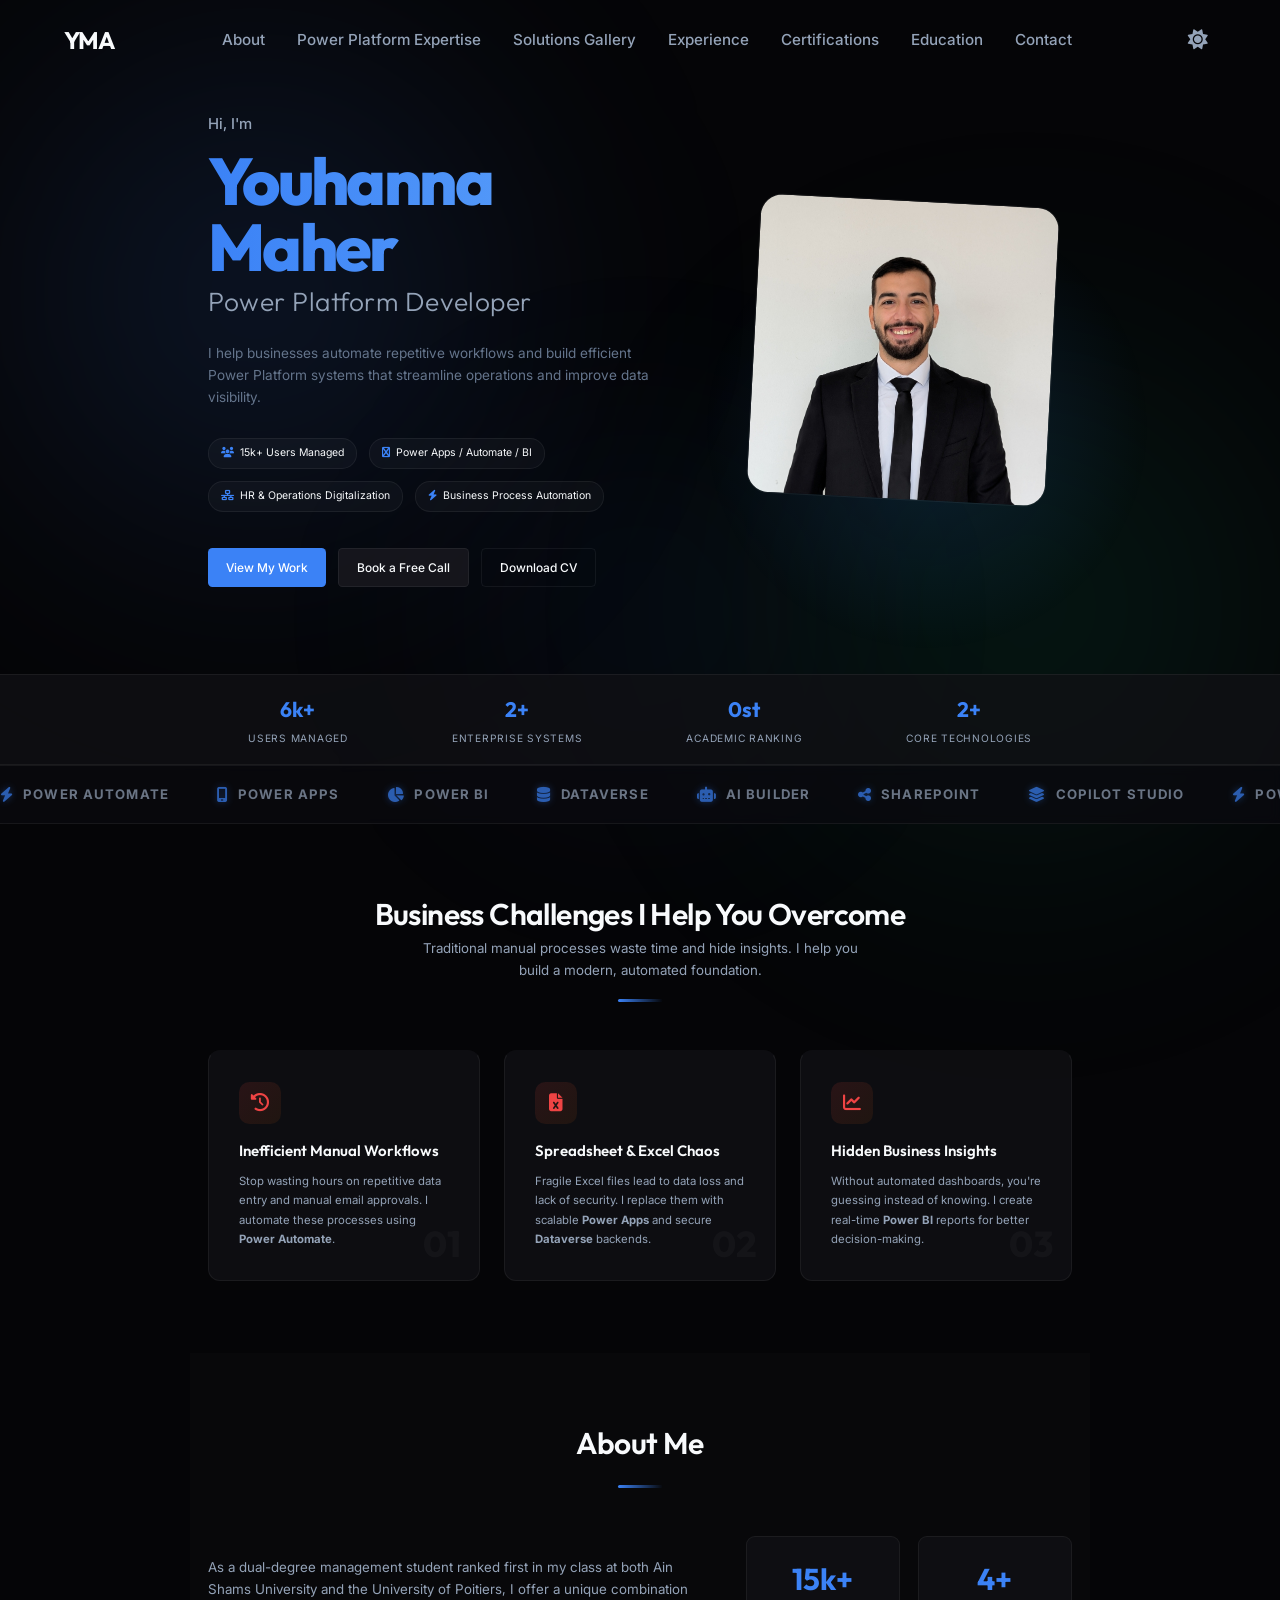
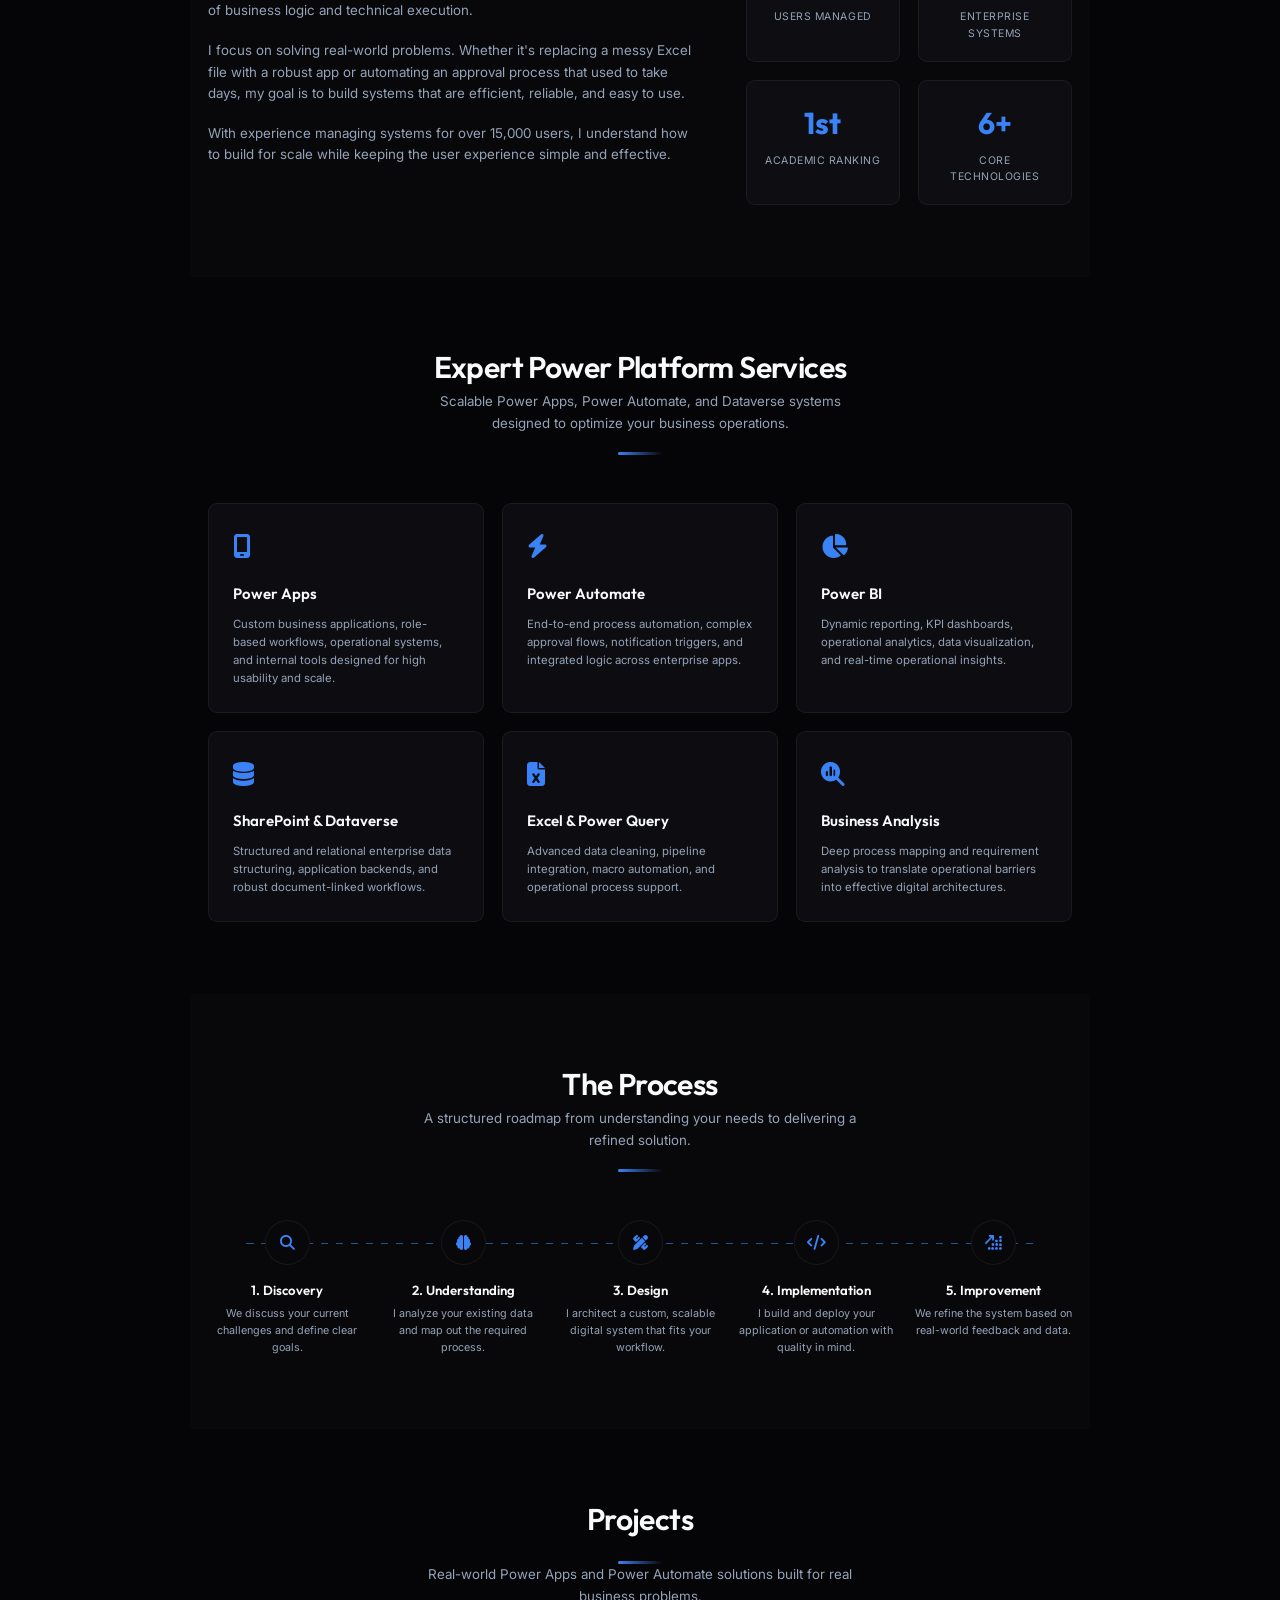
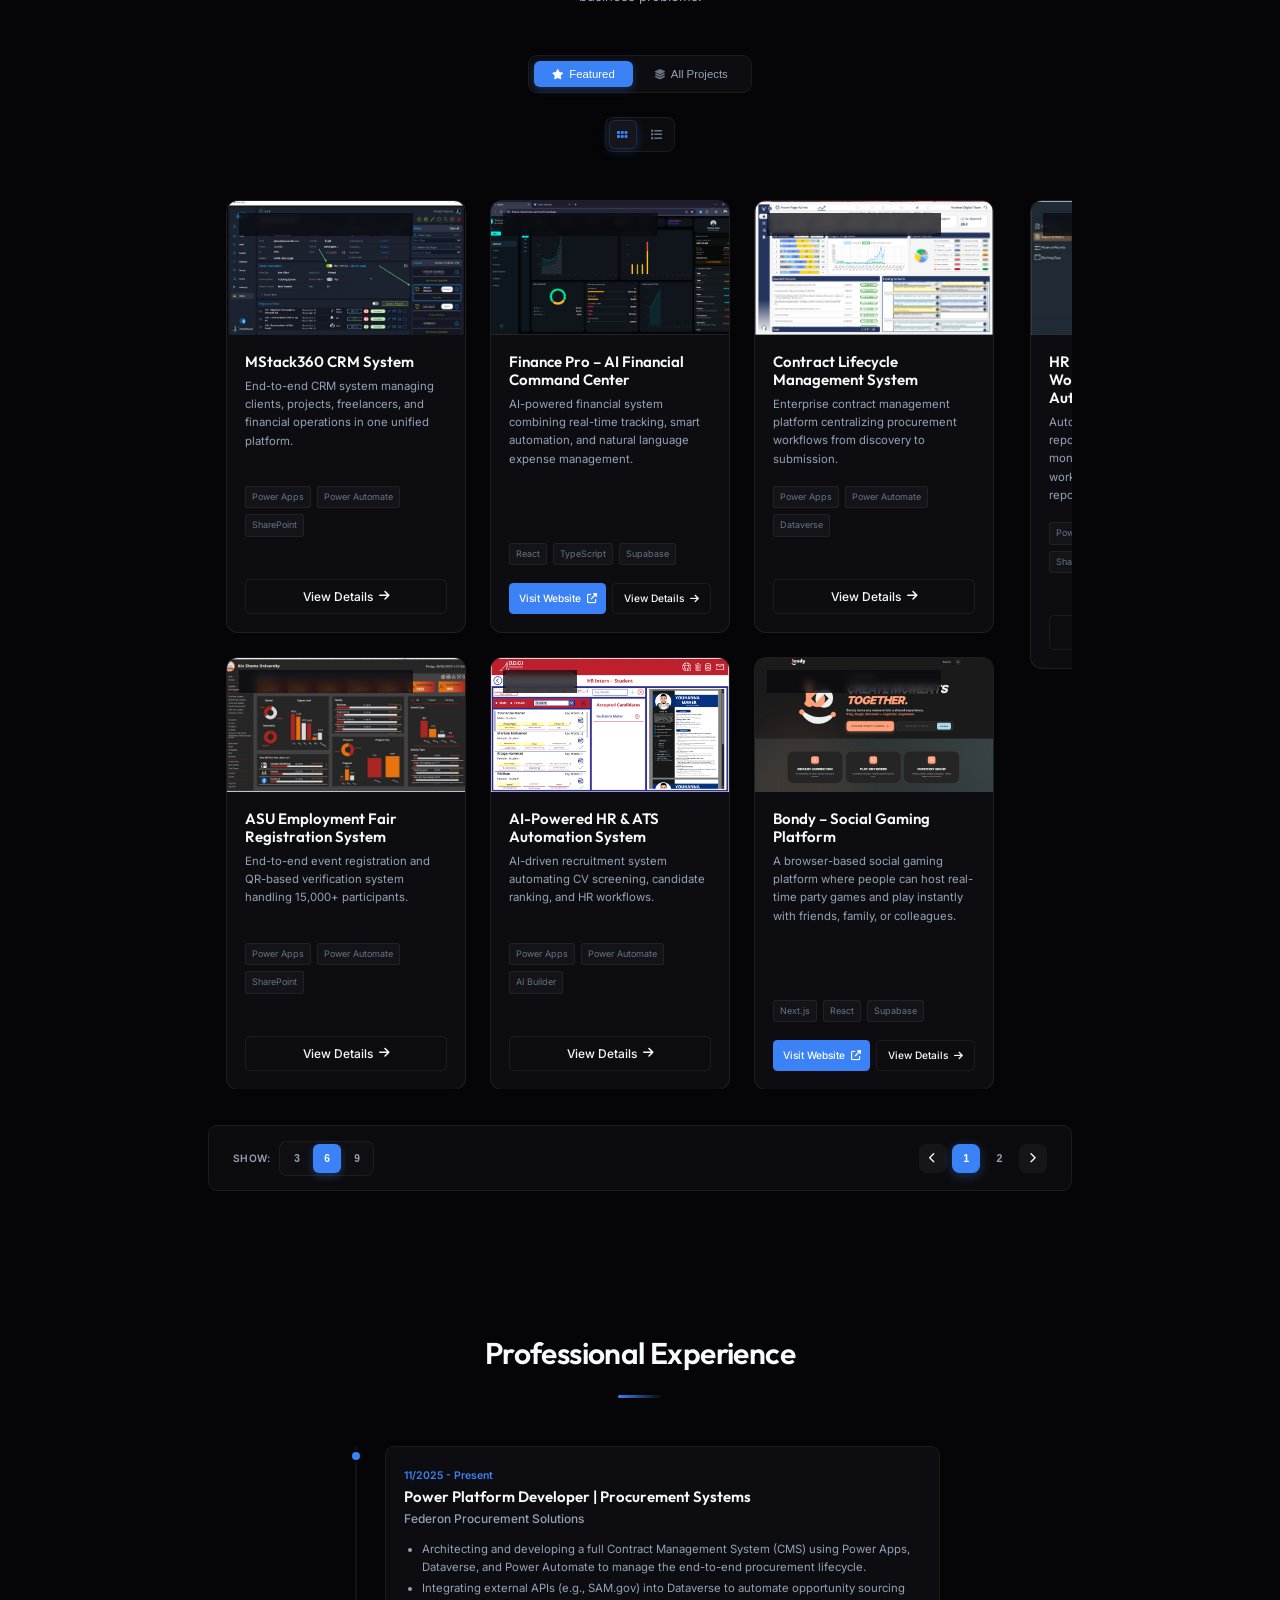
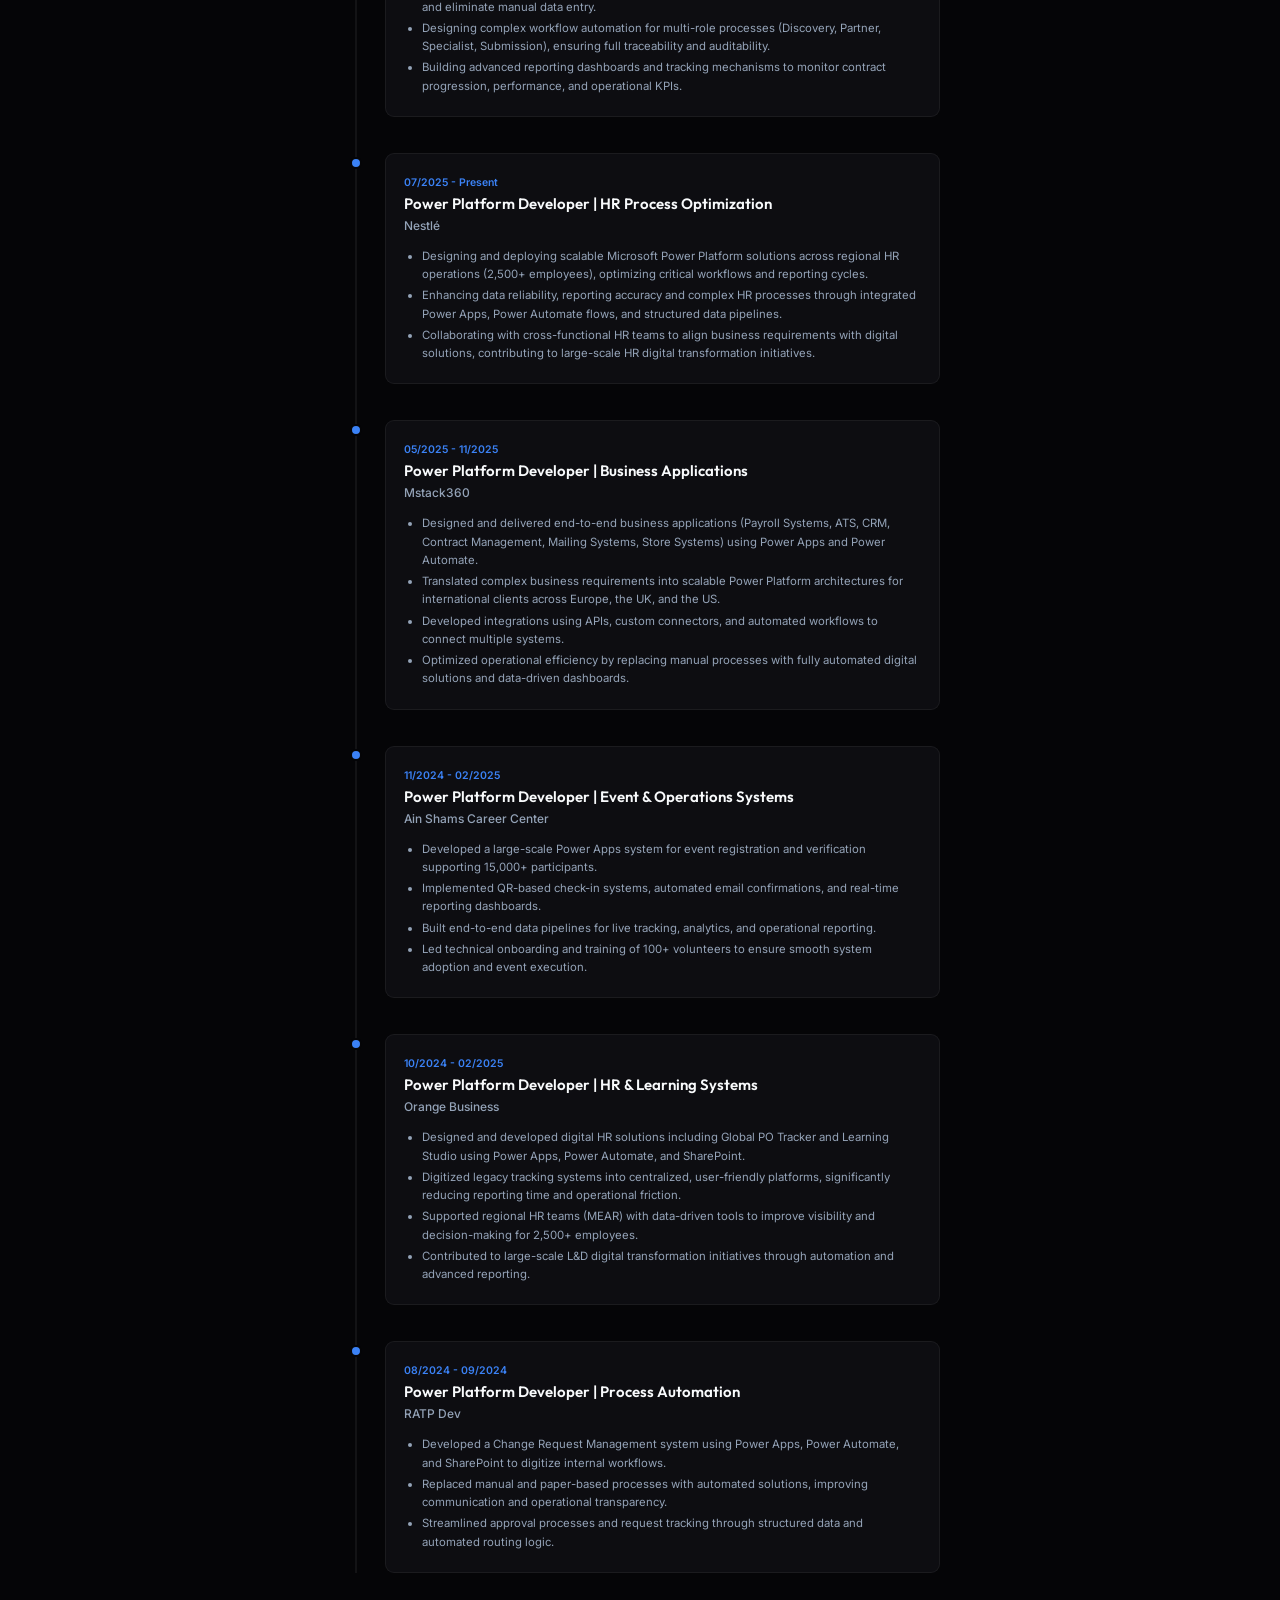
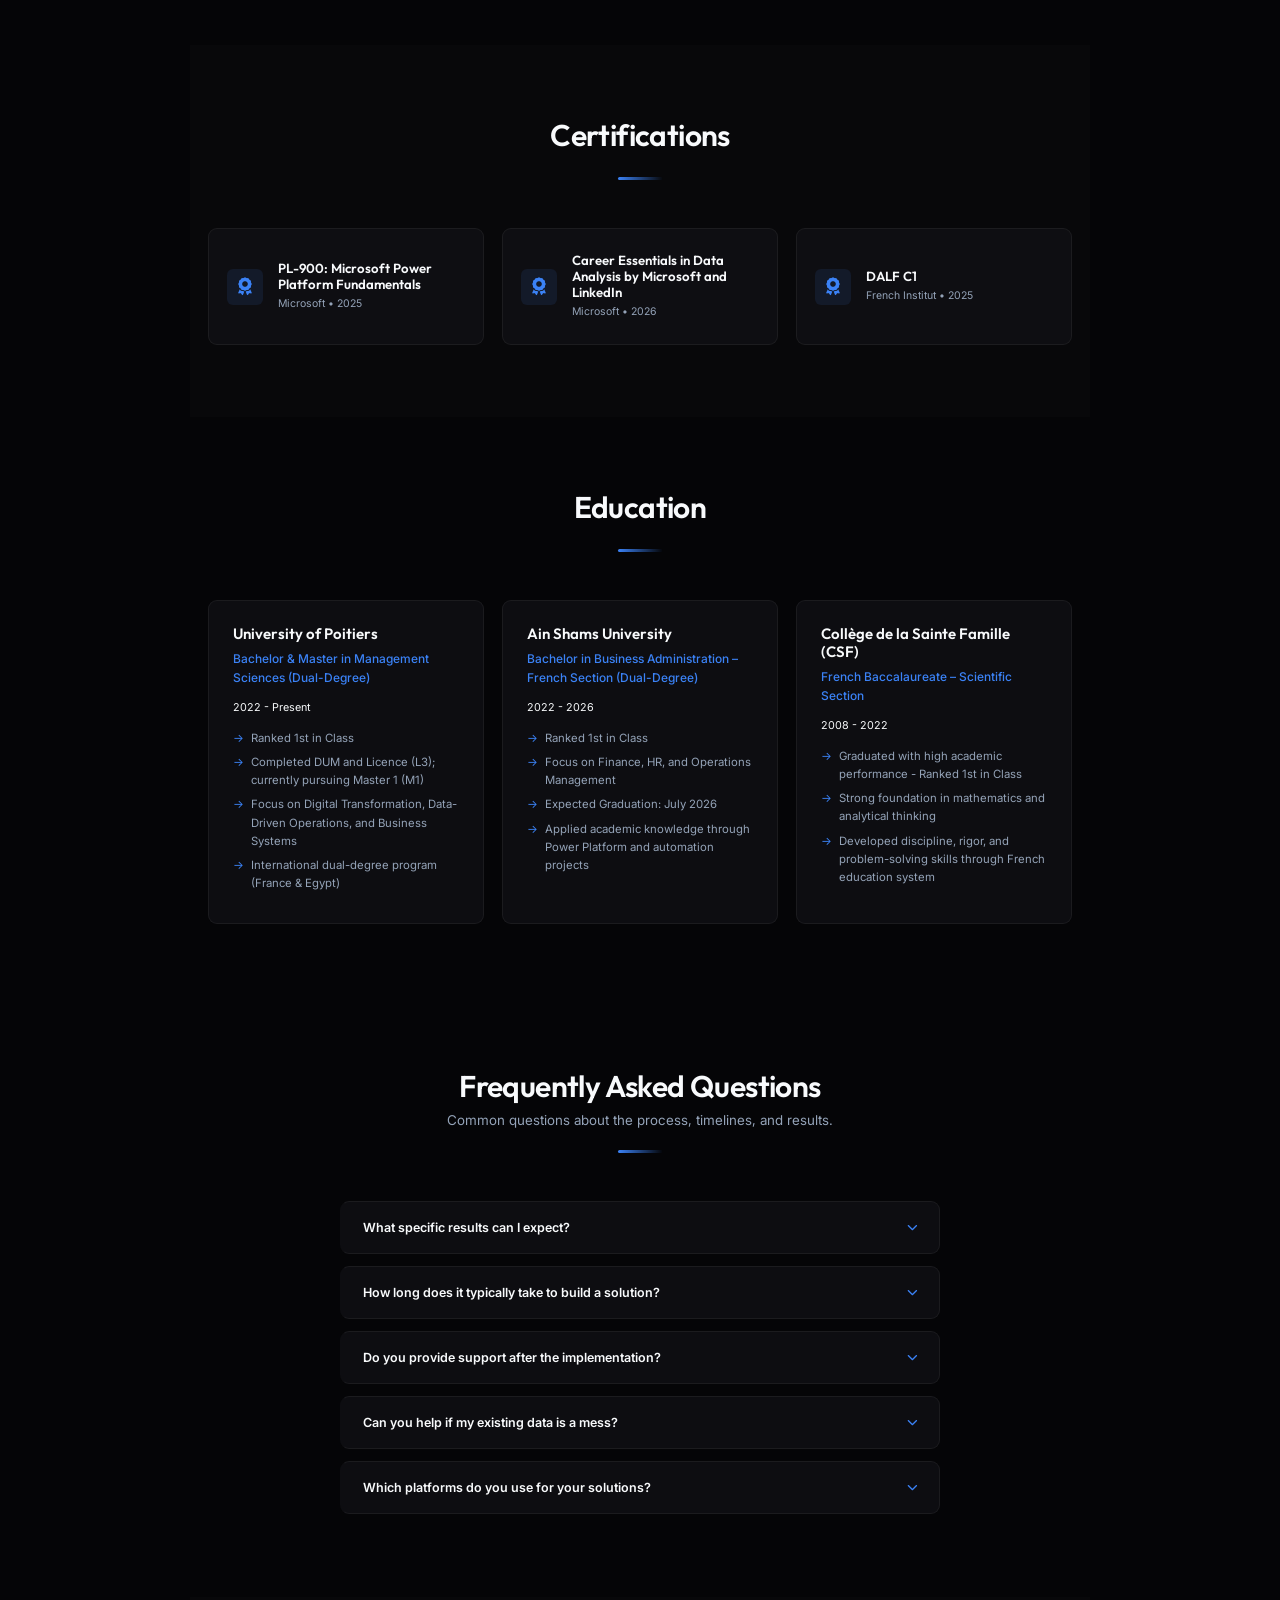
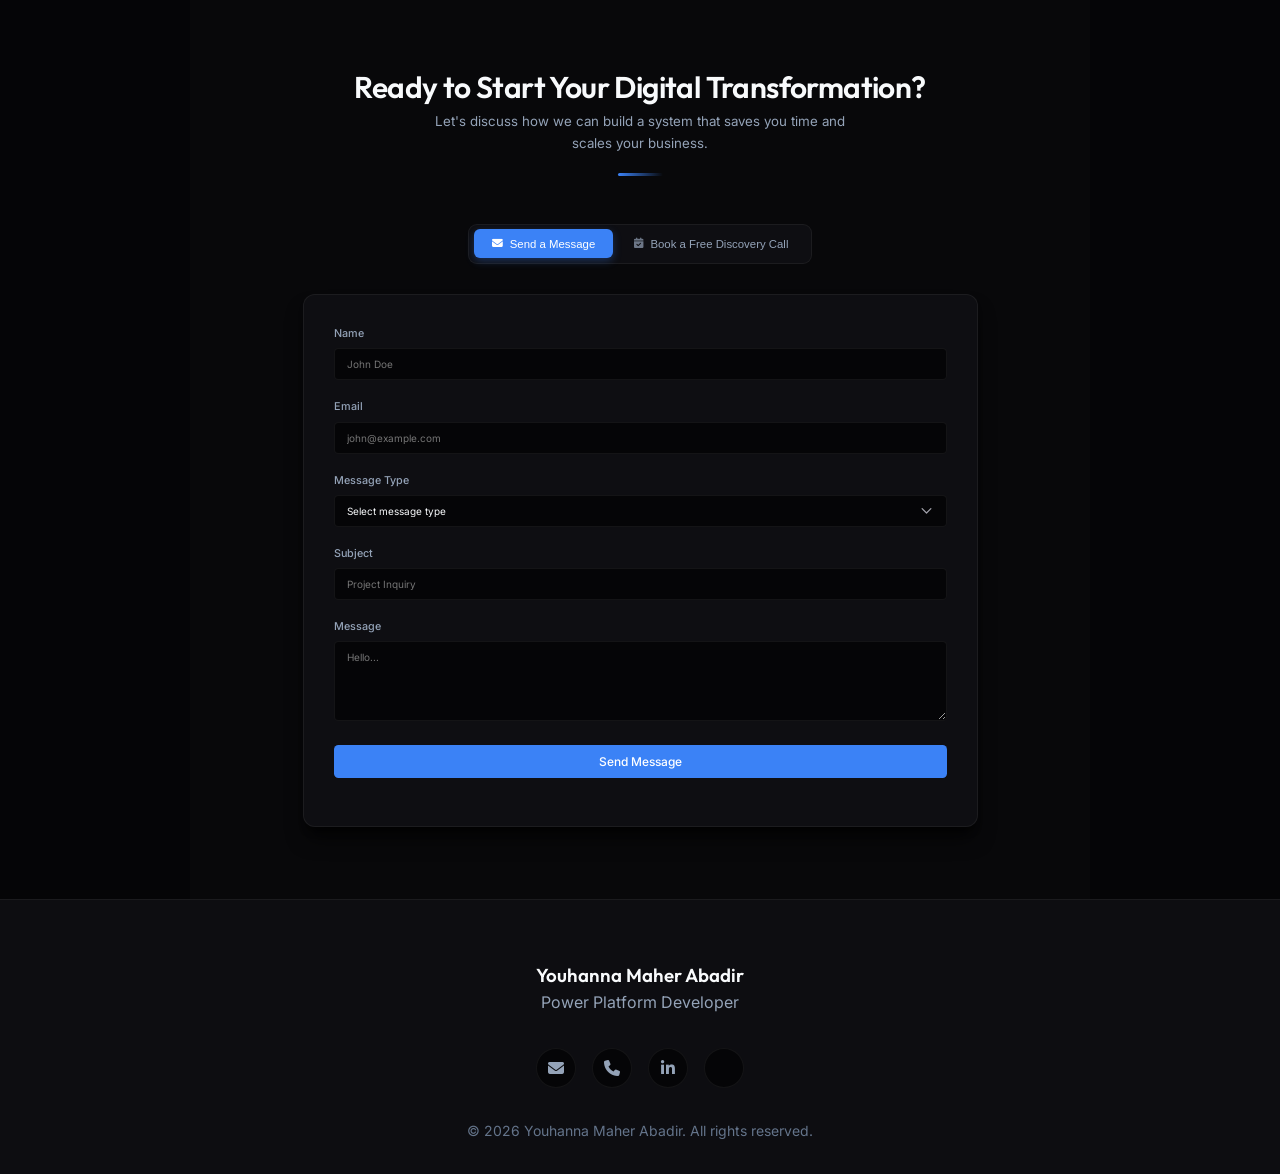
==== commit 1917676e: "Cache bust stylesheet and script tags to force clients to load the new card alignment rules immediat" ====
--- a/index.html
+++ b/index.html
@@ -205,7 +205,7 @@
     <!-- FontAwesome -->
     <link rel="stylesheet" href="https://cdnjs.cloudflare.com/ajax/libs/font-awesome/6.4.0/css/all.min.css">
     <!-- Custom CSS -->
-    <link rel="stylesheet" href="css/style.css">
+    <link rel="stylesheet" href="css/style.css?v=20260523">
     <!-- Font Preload for Core Web Vitals -->
     <link rel="preload" href="https://fonts.gstatic.com/s/inter/v13/UcCO3FwrK3iLTeHuS_fvQtMwCp50KnMw2boKoduKmMEVuLyfMZg.woff2" as="font" type="font/woff2" crossorigin>
 </head>
@@ -848,7 +848,7 @@
         <i class="fa-solid fa-arrow-up"></i>
     </button>
 
-    <script src="js/script.js"></script>
+    <script src="js/script.js?v=20260523"></script>
 
     <!-- Catchy Background Glows -->
     <div class="bg-glow" id="glow-1"></div>
--- a/css/style.css
+++ b/css/style.css
@@ -721,12 +721,22 @@
 }
 
 .projects-carousel-slide {
-    flex: 0 0 100%;
-    width: 100%;
+    display: flex;
+    flex-direction: column;
+    flex: 0 0 calc(100% - 80px);
+    width: calc(100% - 80px);
     box-sizing: border-box;
-    snap-align: start;
+    snap-align: center;
     flex-shrink: 0;
-    padding: 0 4px;
+    padding: 0 1.5rem;
+}
+
+@media (max-width: 768px) {
+    .projects-carousel-slide {
+        flex: 0 0 calc(100% - 40px);
+        width: calc(100% - 40px);
+        padding: 0 0.75rem;
+    }
 }
 
 /* Limit Pills & Custom Pagination Override */
@@ -773,7 +783,19 @@
 .projects-grid {
     display: grid;
     grid-template-columns: repeat(auto-fill, minmax(280px, 1fr));
+    grid-auto-rows: 1fr;
     gap: 2rem;
+    align-items: stretch;
+}
+
+.project-grid-item {
+    display: grid;
+    align-self: stretch;
+}
+
+.project-card-wrapper {
+    display: grid;
+    align-self: stretch;
 }
 
 .project-card {
@@ -784,7 +806,8 @@
     transition: transform var(--transition-fast), background-color var(--transition-fast), border-color var(--transition-fast), box-shadow var(--transition-fast);
     display: flex;
     flex-direction: column;
-    height: 100%;
+    width: 100%;
+    align-self: stretch;
 }
 
 .project-card:hover {
@@ -864,6 +887,31 @@
     border: 1px solid var(--border-color);
 }
 
+.project-card-actions {
+    display: flex;
+    gap: 0.5rem;
+    margin-top: auto;
+    width: 100%;
+}
+
+.project-card-actions .project-card-btn {
+    flex: 1;
+    min-width: 0;
+    padding: 0.6rem 0.5rem;
+    font-size: 0.85rem;
+    white-space: nowrap;
+    justify-content: center;
+}
+
+@media (max-width: 480px) {
+    .project-card-actions {
+        flex-direction: column;
+    }
+    .project-card-actions .project-card-btn {
+        width: 100%;
+    }
+}
+
 /* Experience Timeline */
 .timeline {
     position: relative;
@@ -2012,6 +2060,7 @@
 /* --- Project List View (Board/One-by-One) --- */
 .projects-grid.list-view {
     grid-template-columns: 1fr !important; /* Force single column on ALL devices */
+    grid-auto-rows: auto !important; /* Let items size naturally in list view */
     max-width: 800px;
     margin-left: auto;
     margin-right: auto;
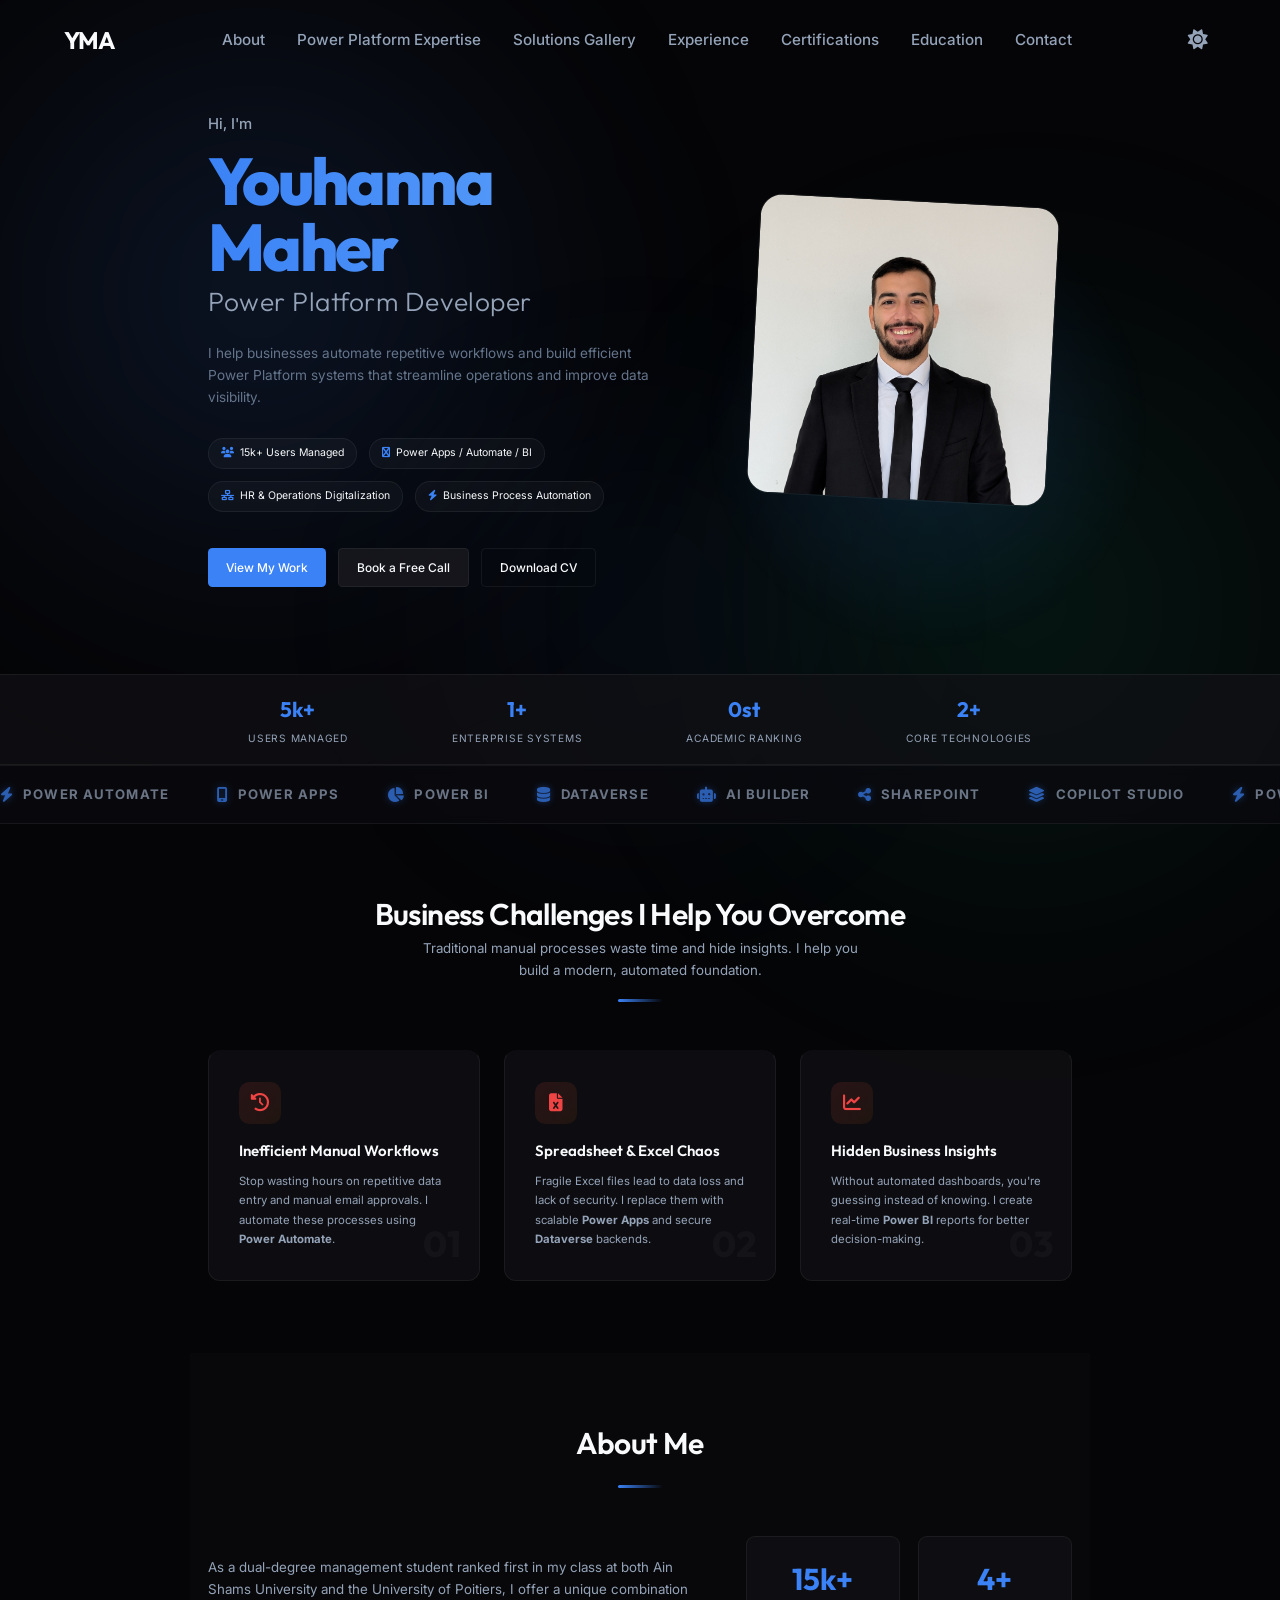
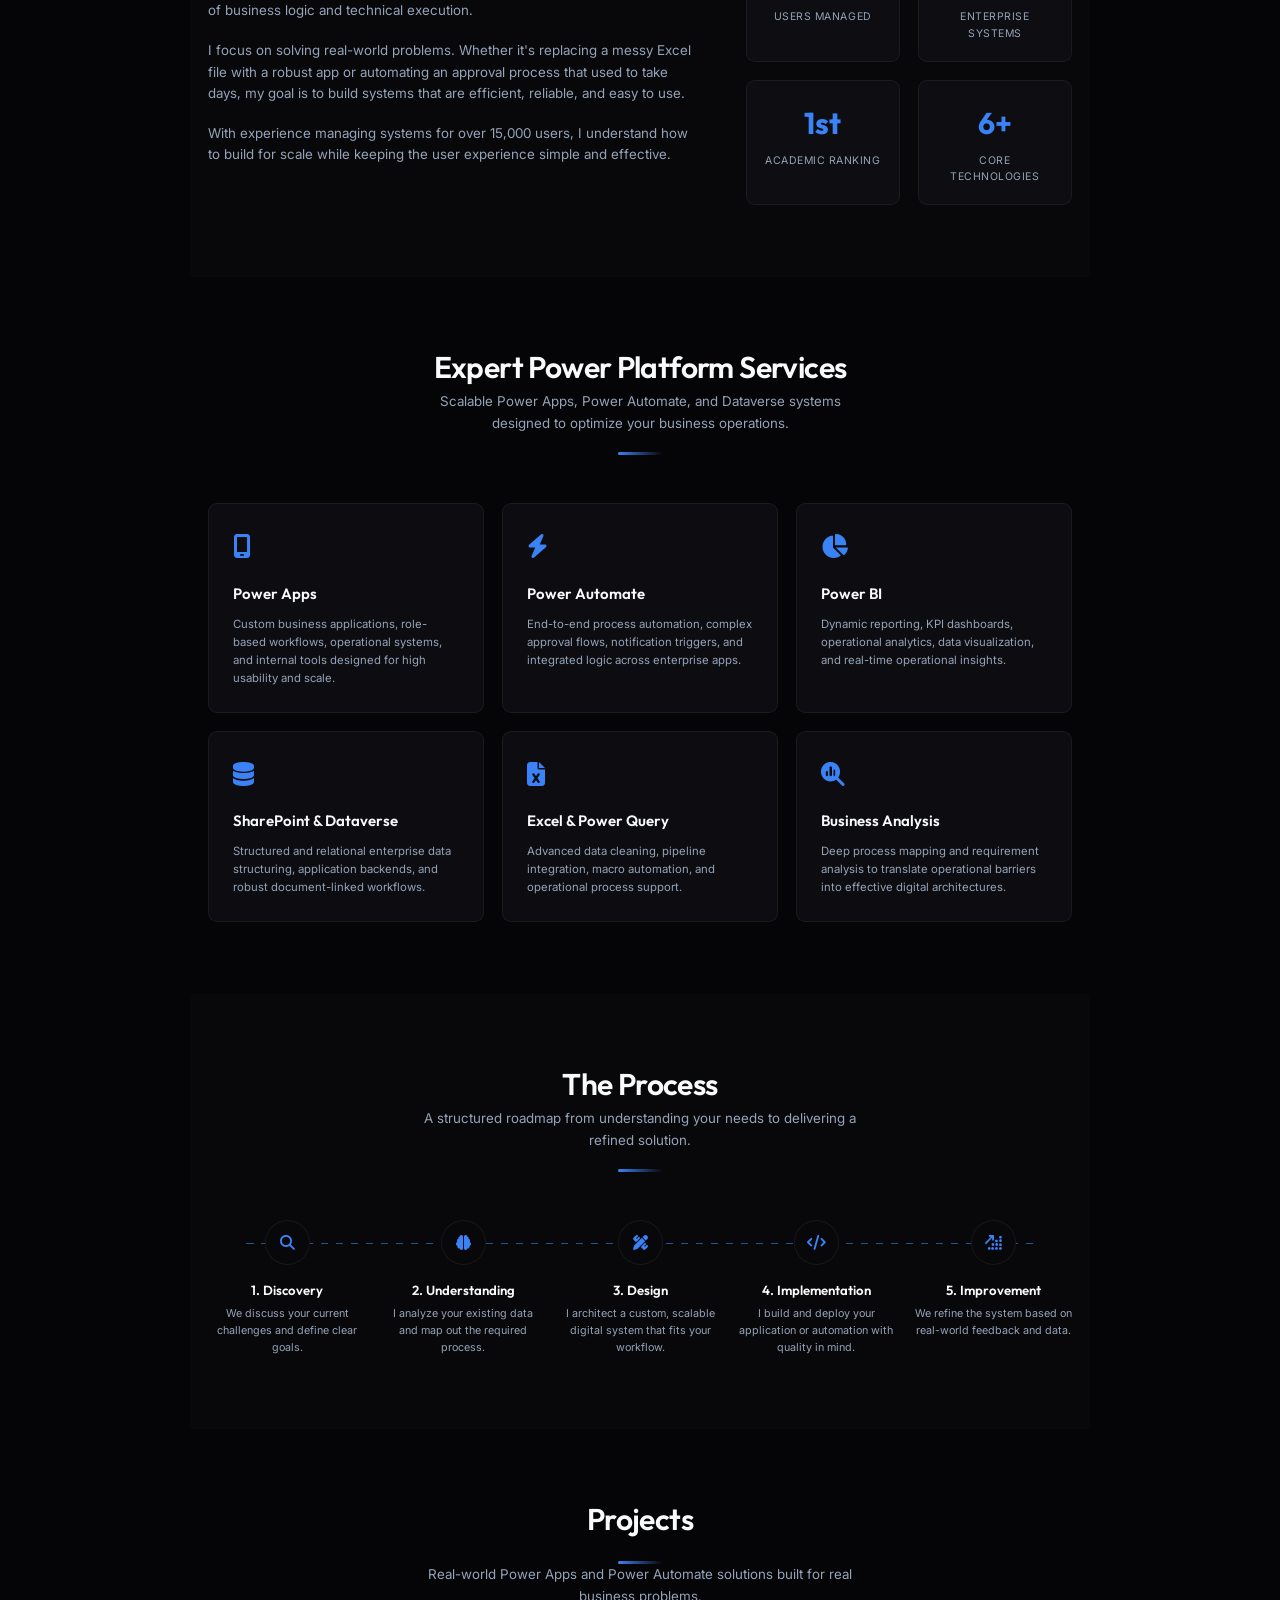
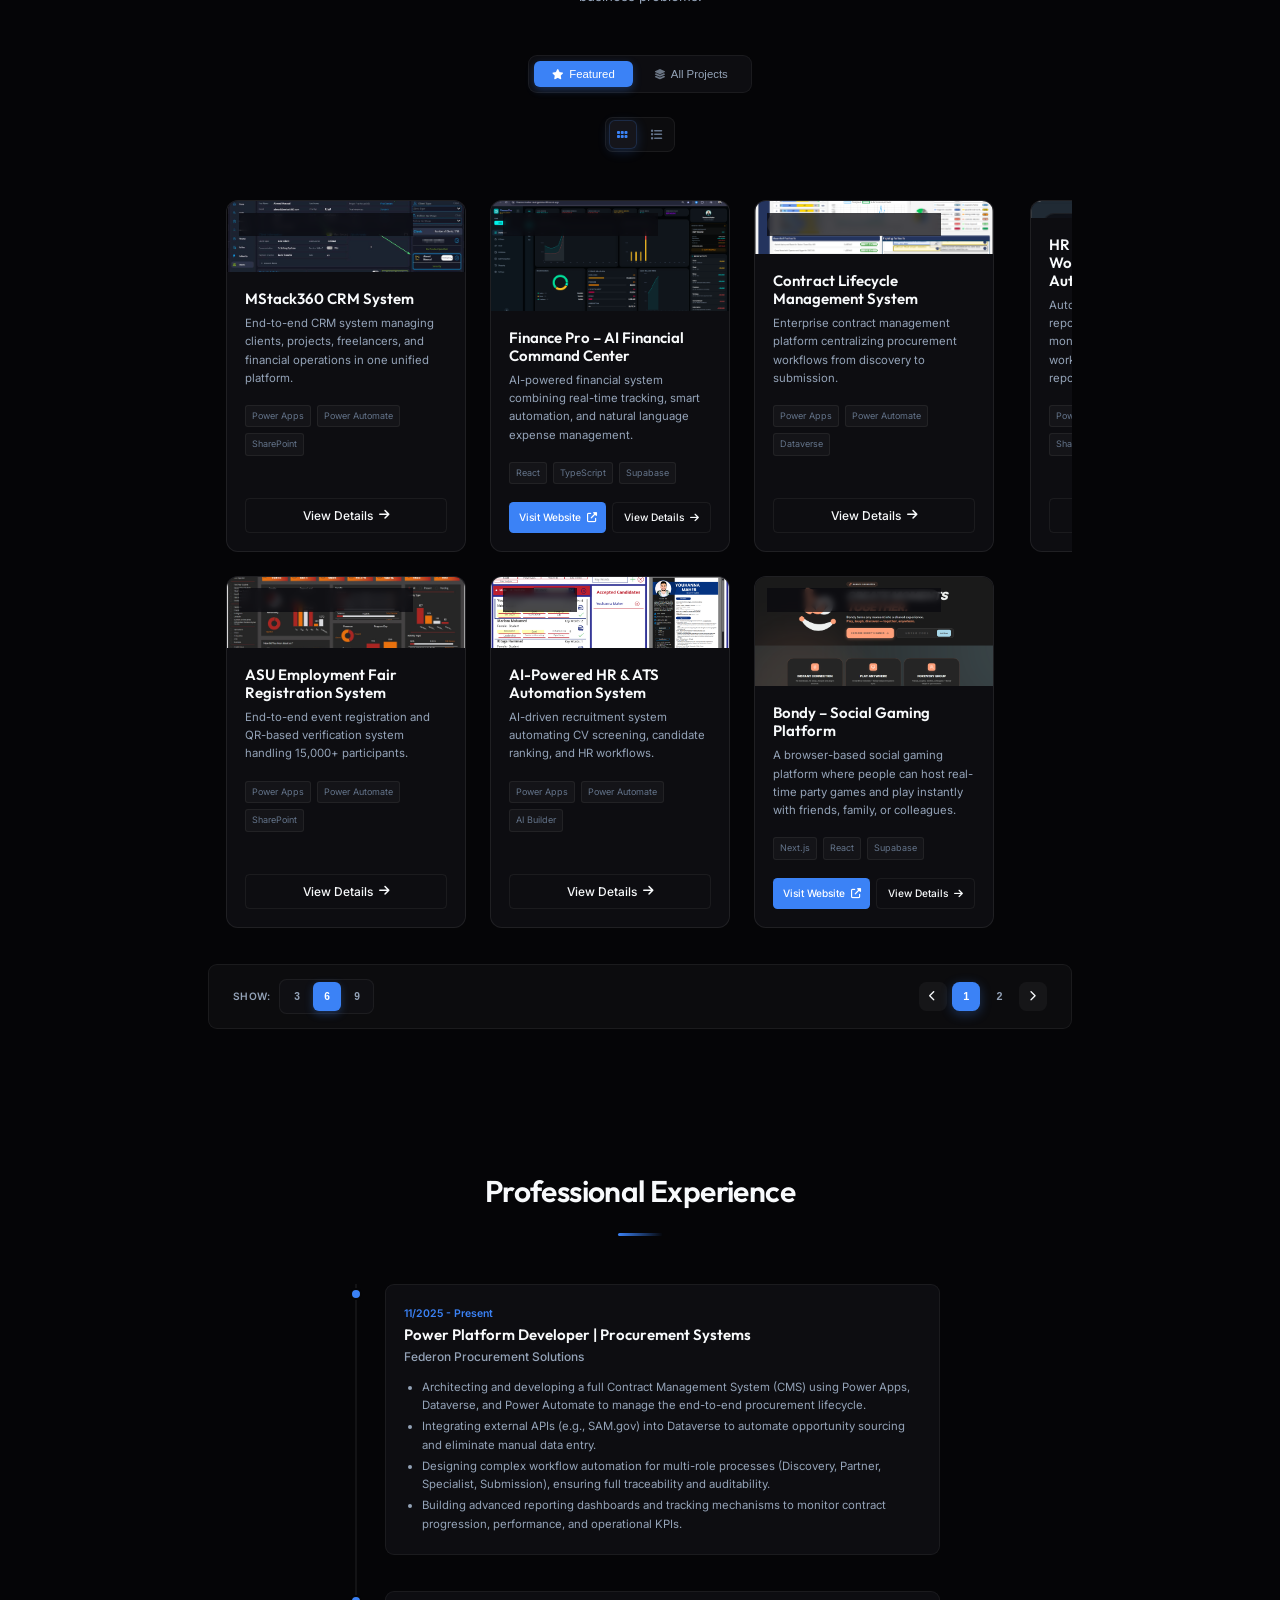
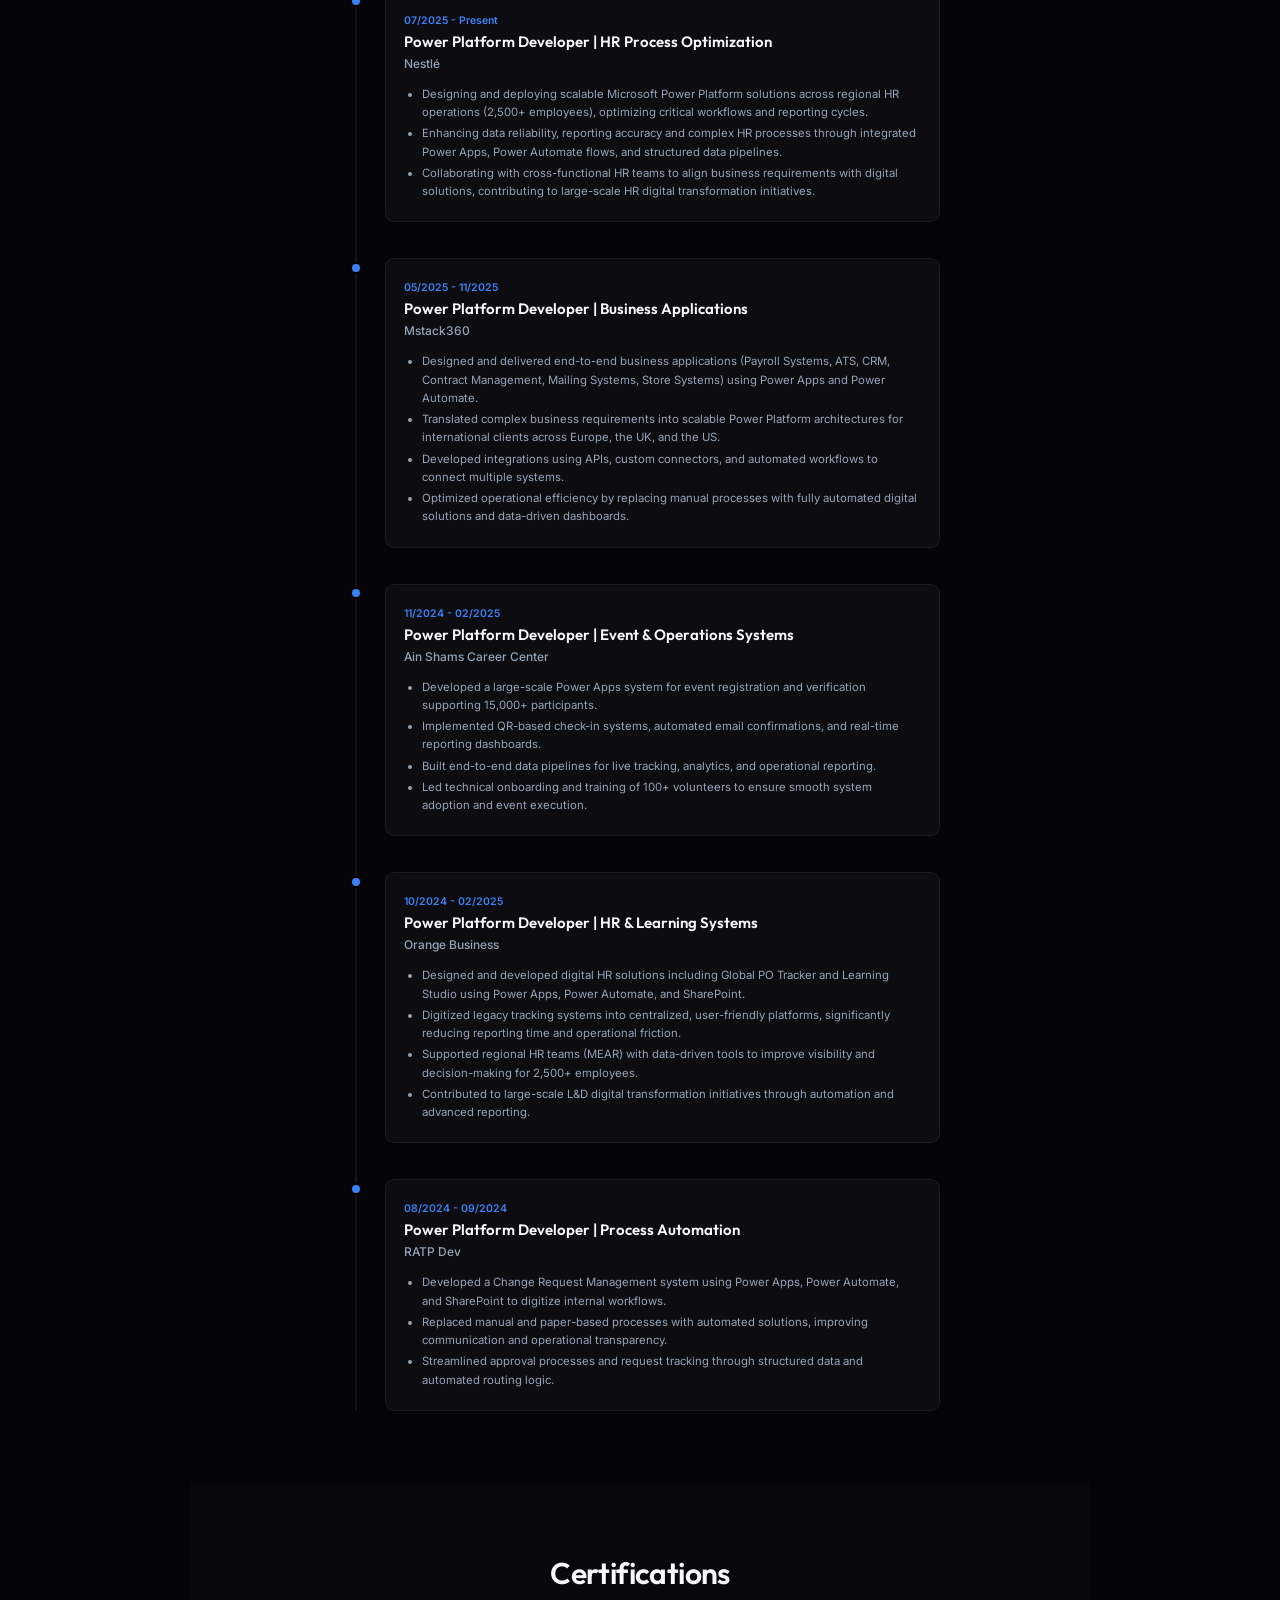
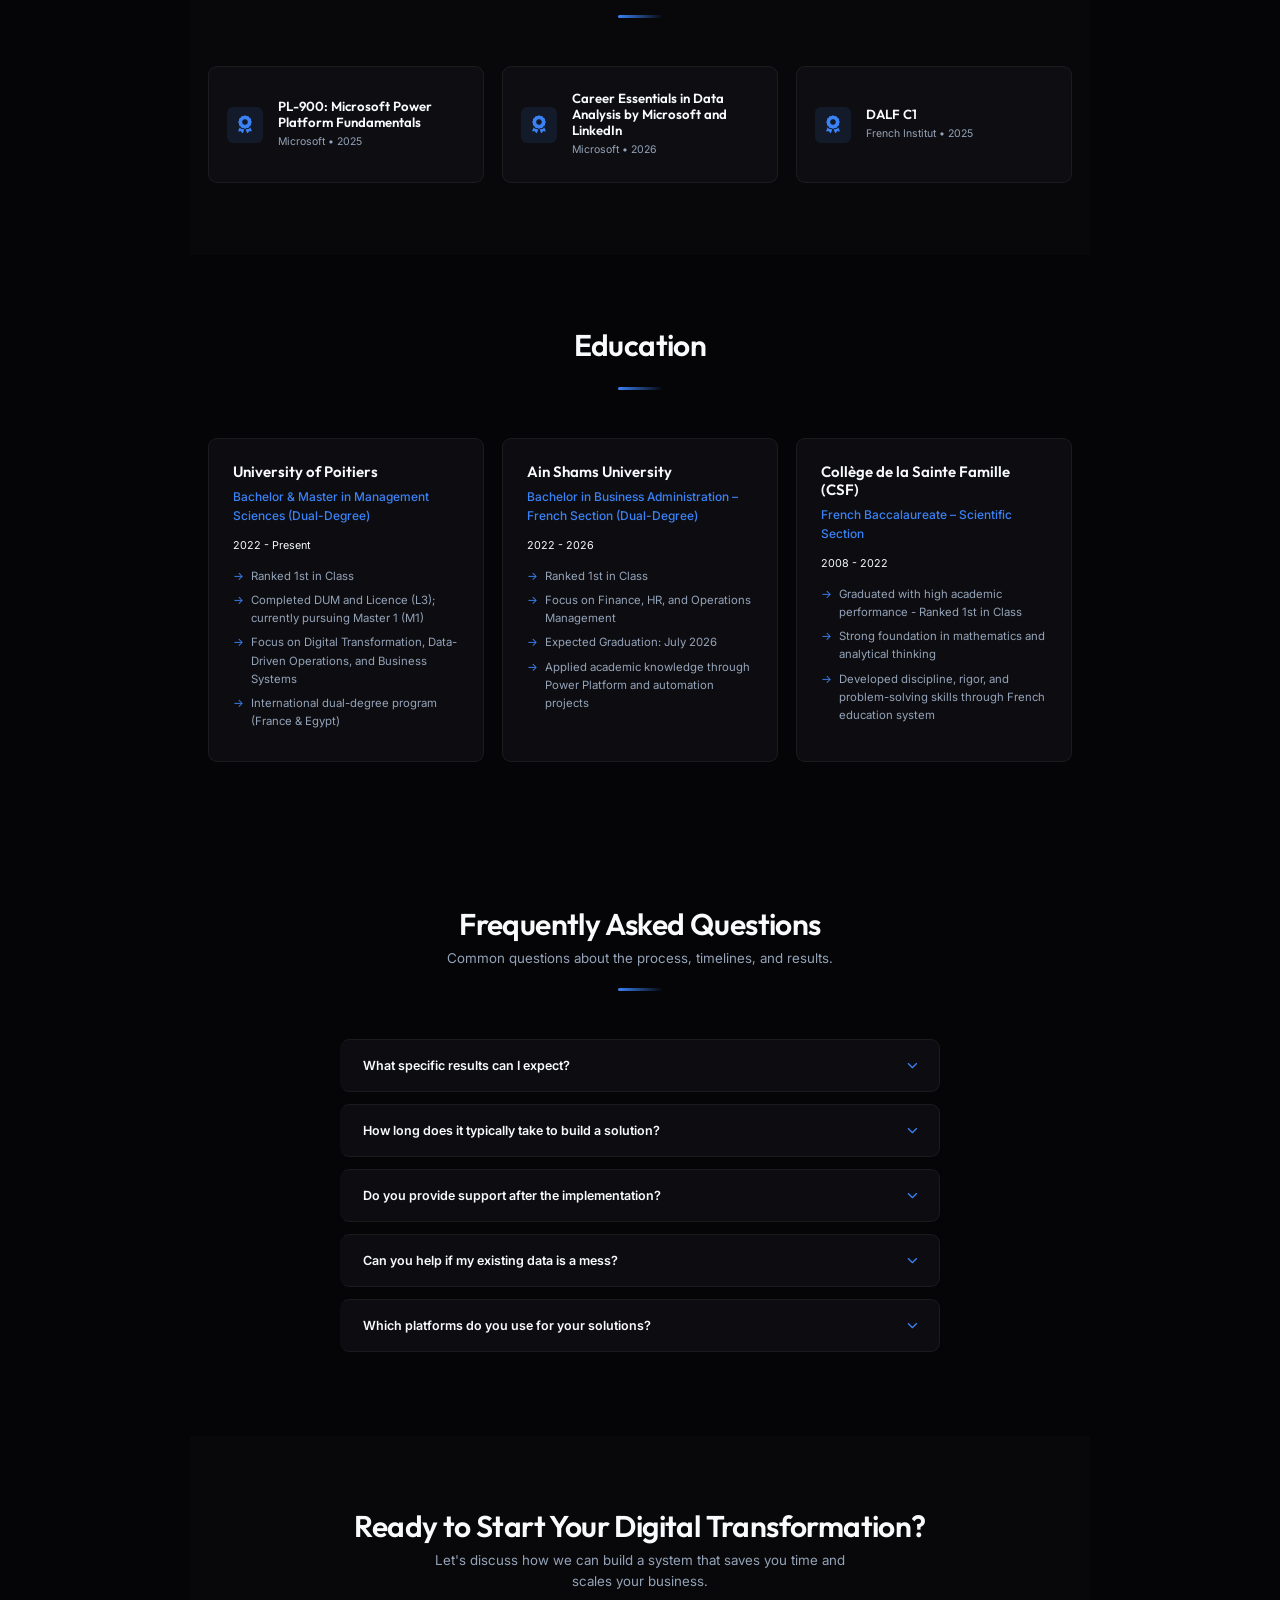
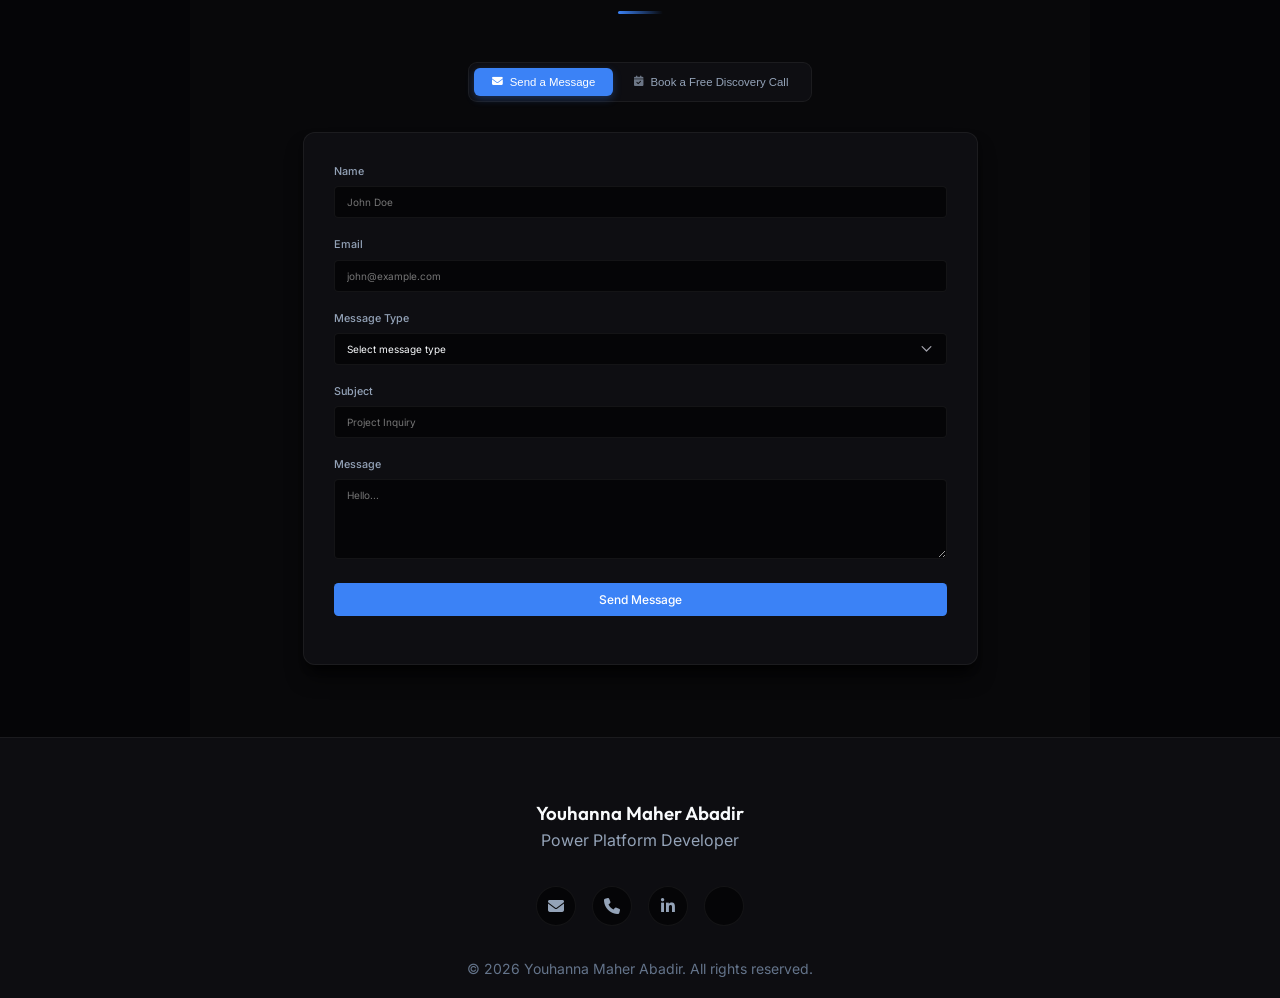
==== commit 28be38e8: "Implement global card height synchronization, fix programmatic pagination scroll lag, and remove car" ====
--- a/index.html
+++ b/index.html
@@ -205,7 +205,7 @@
     <!-- FontAwesome -->
     <link rel="stylesheet" href="https://cdnjs.cloudflare.com/ajax/libs/font-awesome/6.4.0/css/all.min.css">
     <!-- Custom CSS -->
-    <link rel="stylesheet" href="css/style.css?v=20260523">
+    <link rel="stylesheet" href="css/style.css?v=20260523_2">
     <!-- Font Preload for Core Web Vitals -->
     <link rel="preload" href="https://fonts.gstatic.com/s/inter/v13/UcCO3FwrK3iLTeHuS_fvQtMwCp50KnMw2boKoduKmMEVuLyfMZg.woff2" as="font" type="font/woff2" crossorigin>
 </head>
@@ -848,7 +848,7 @@
         <i class="fa-solid fa-arrow-up"></i>
     </button>
 
-    <script src="js/script.js?v=20260523"></script>
+    <script src="js/script.js?v=20260523_2"></script>
 
     <!-- Catchy Background Glows -->
     <div class="bg-glow" id="glow-1"></div>
--- a/css/style.css
+++ b/css/style.css
@@ -796,6 +796,7 @@
 .project-card-wrapper {
     display: grid;
     align-self: stretch;
+    height: 100%;
 }
 
 .project-card {
@@ -807,6 +808,7 @@
     display: flex;
     flex-direction: column;
     width: 100%;
+    height: 100%;
     align-self: stretch;
 }
 
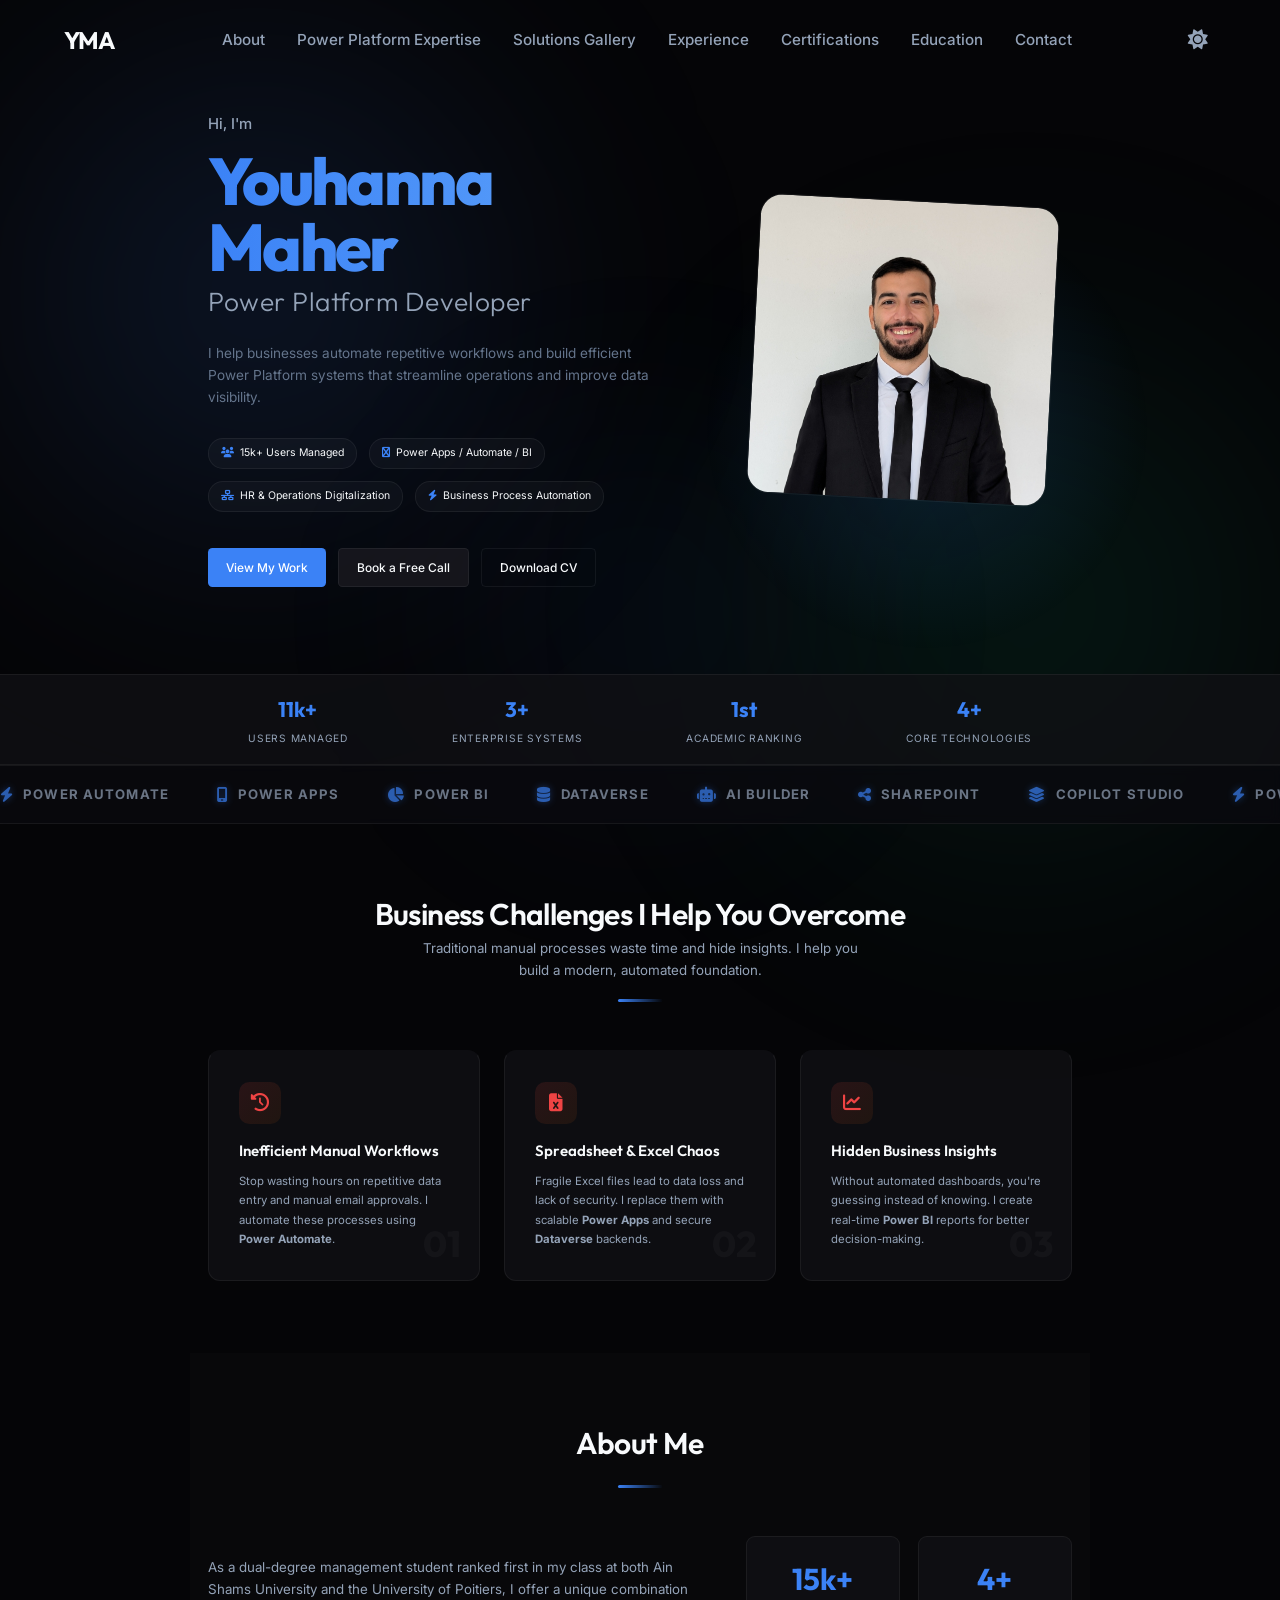
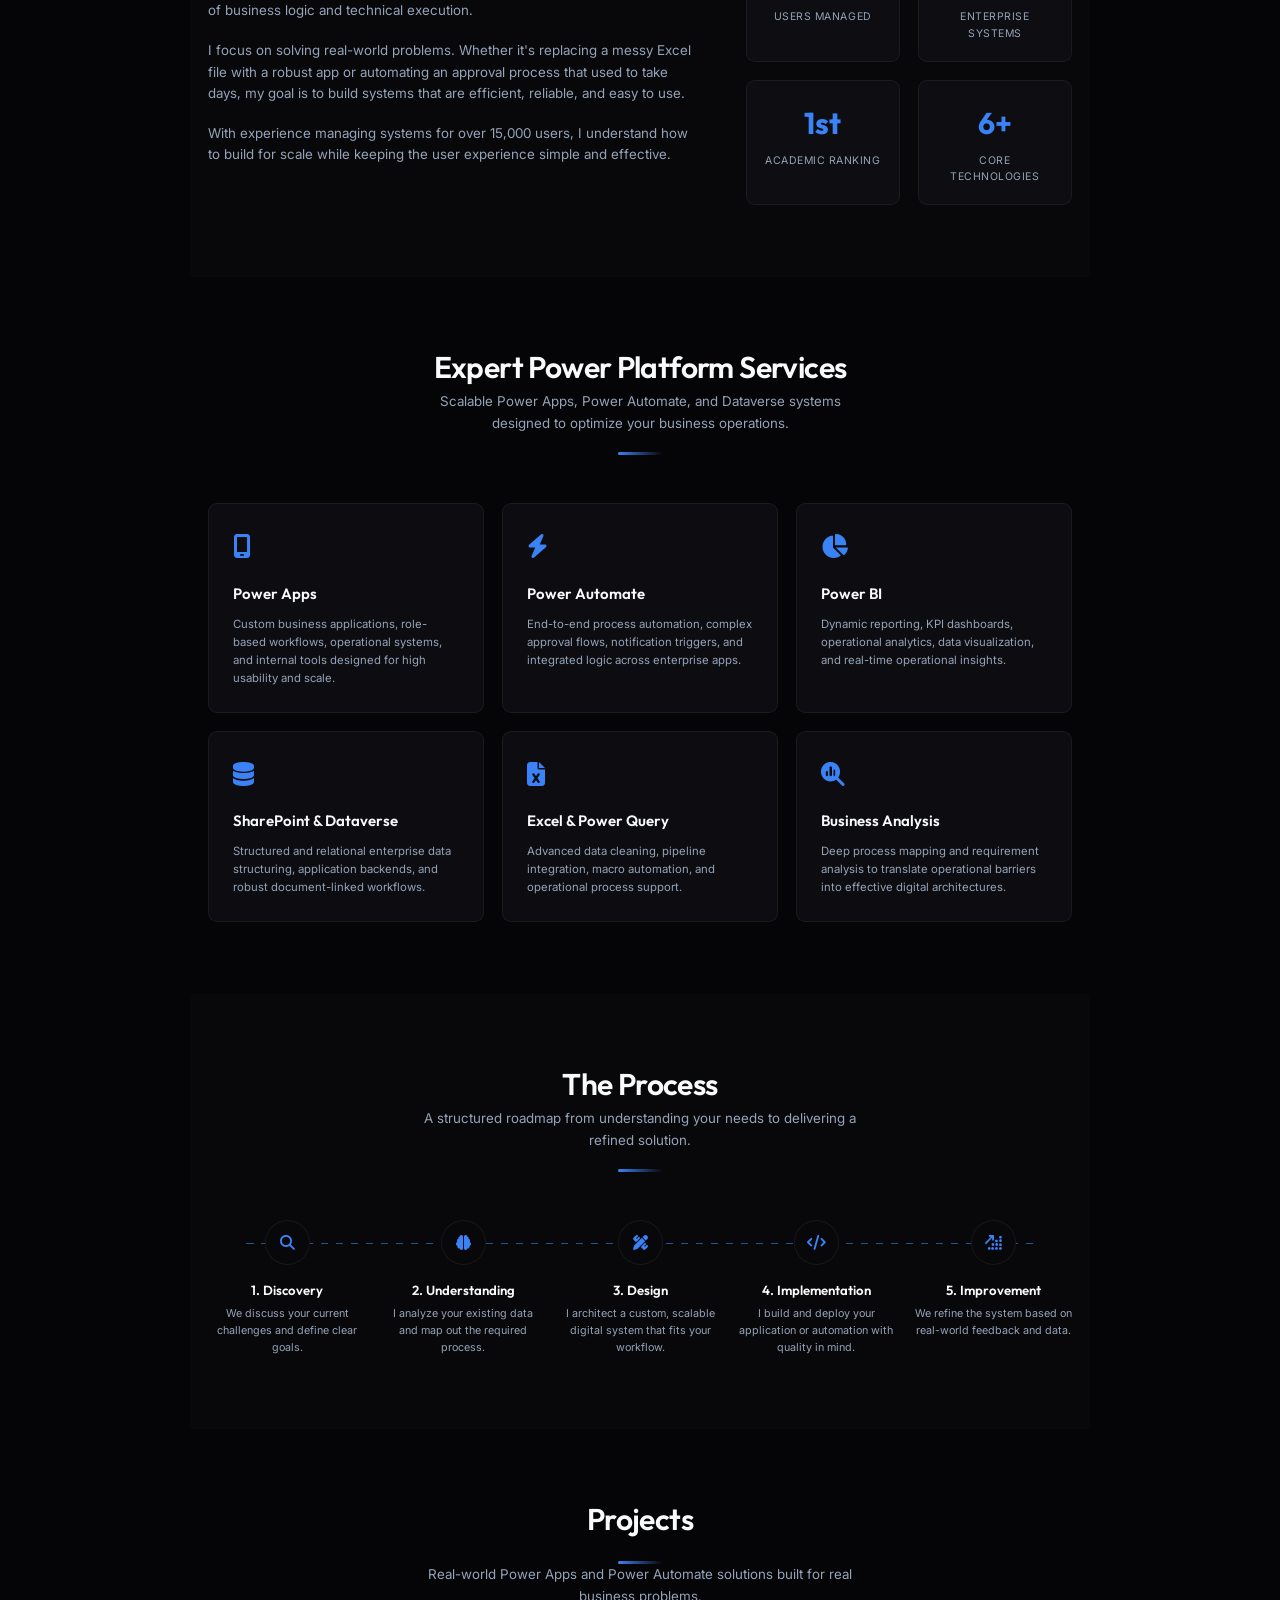
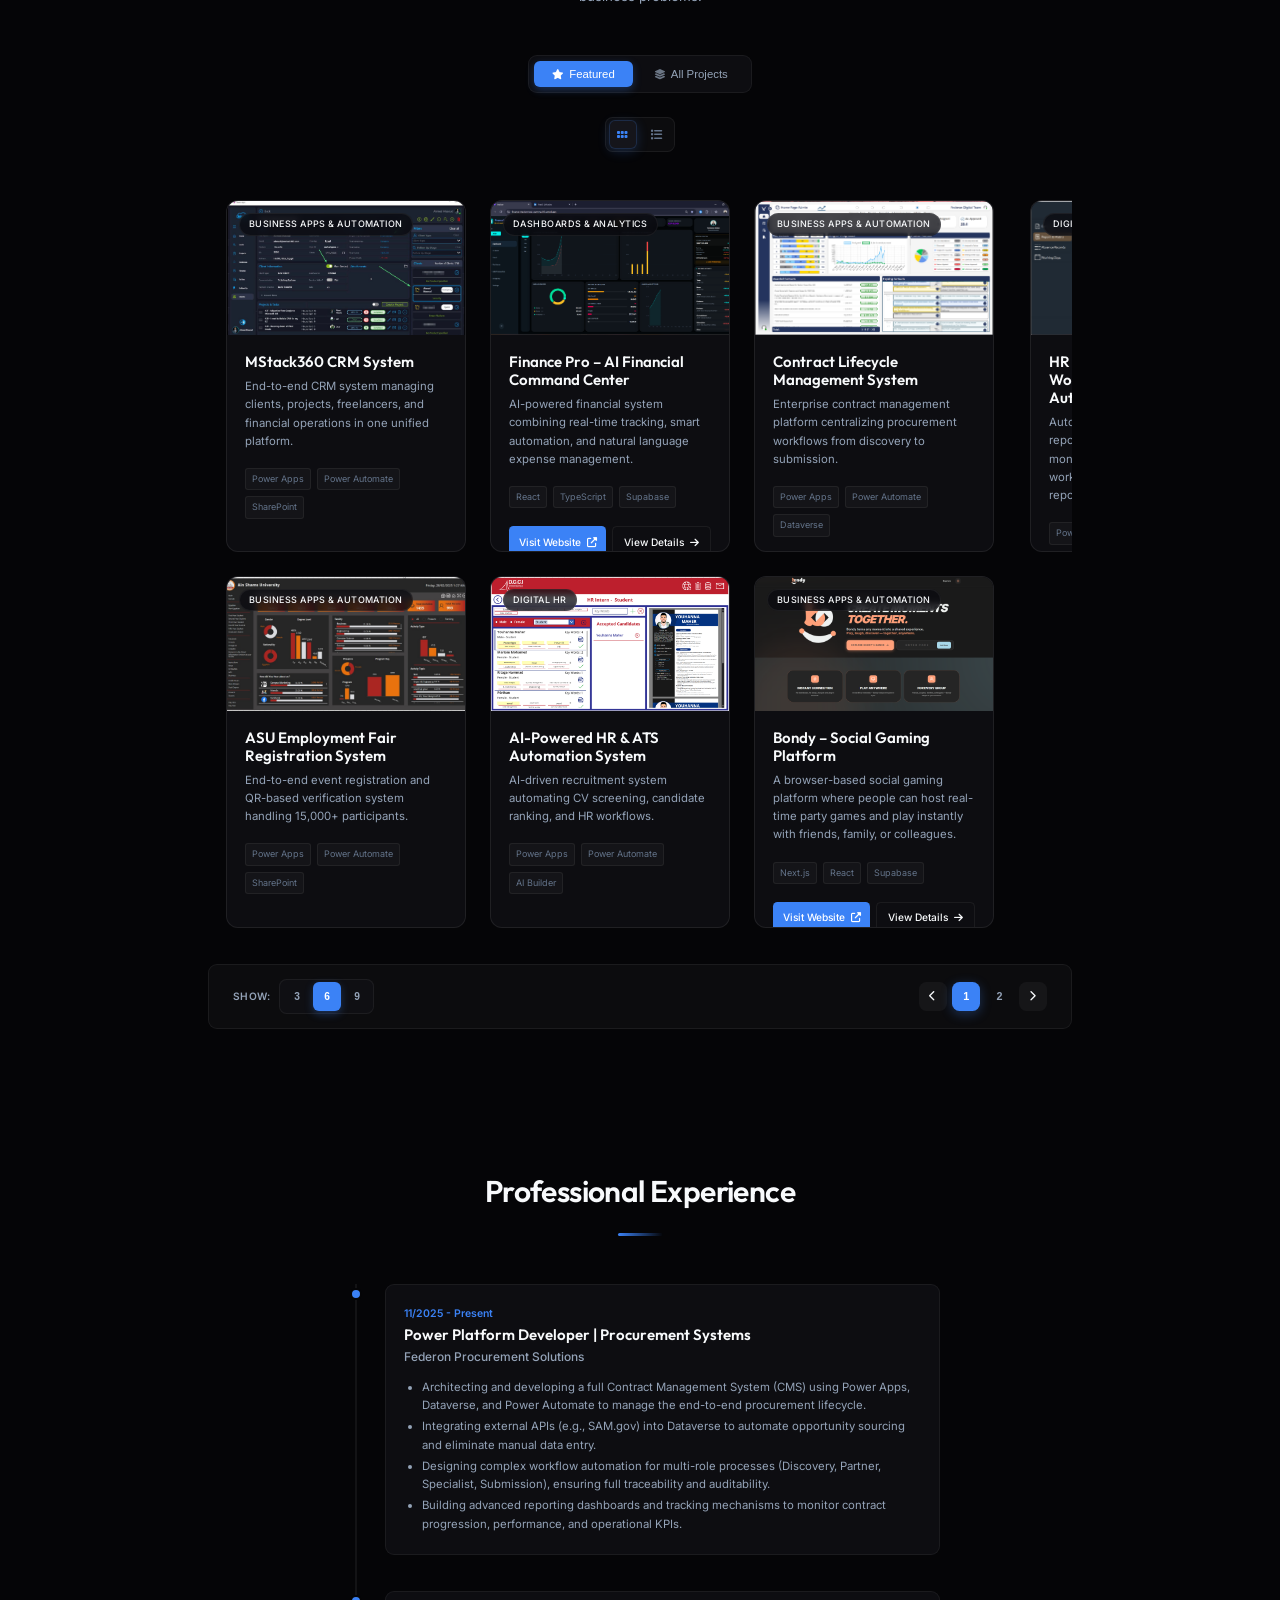
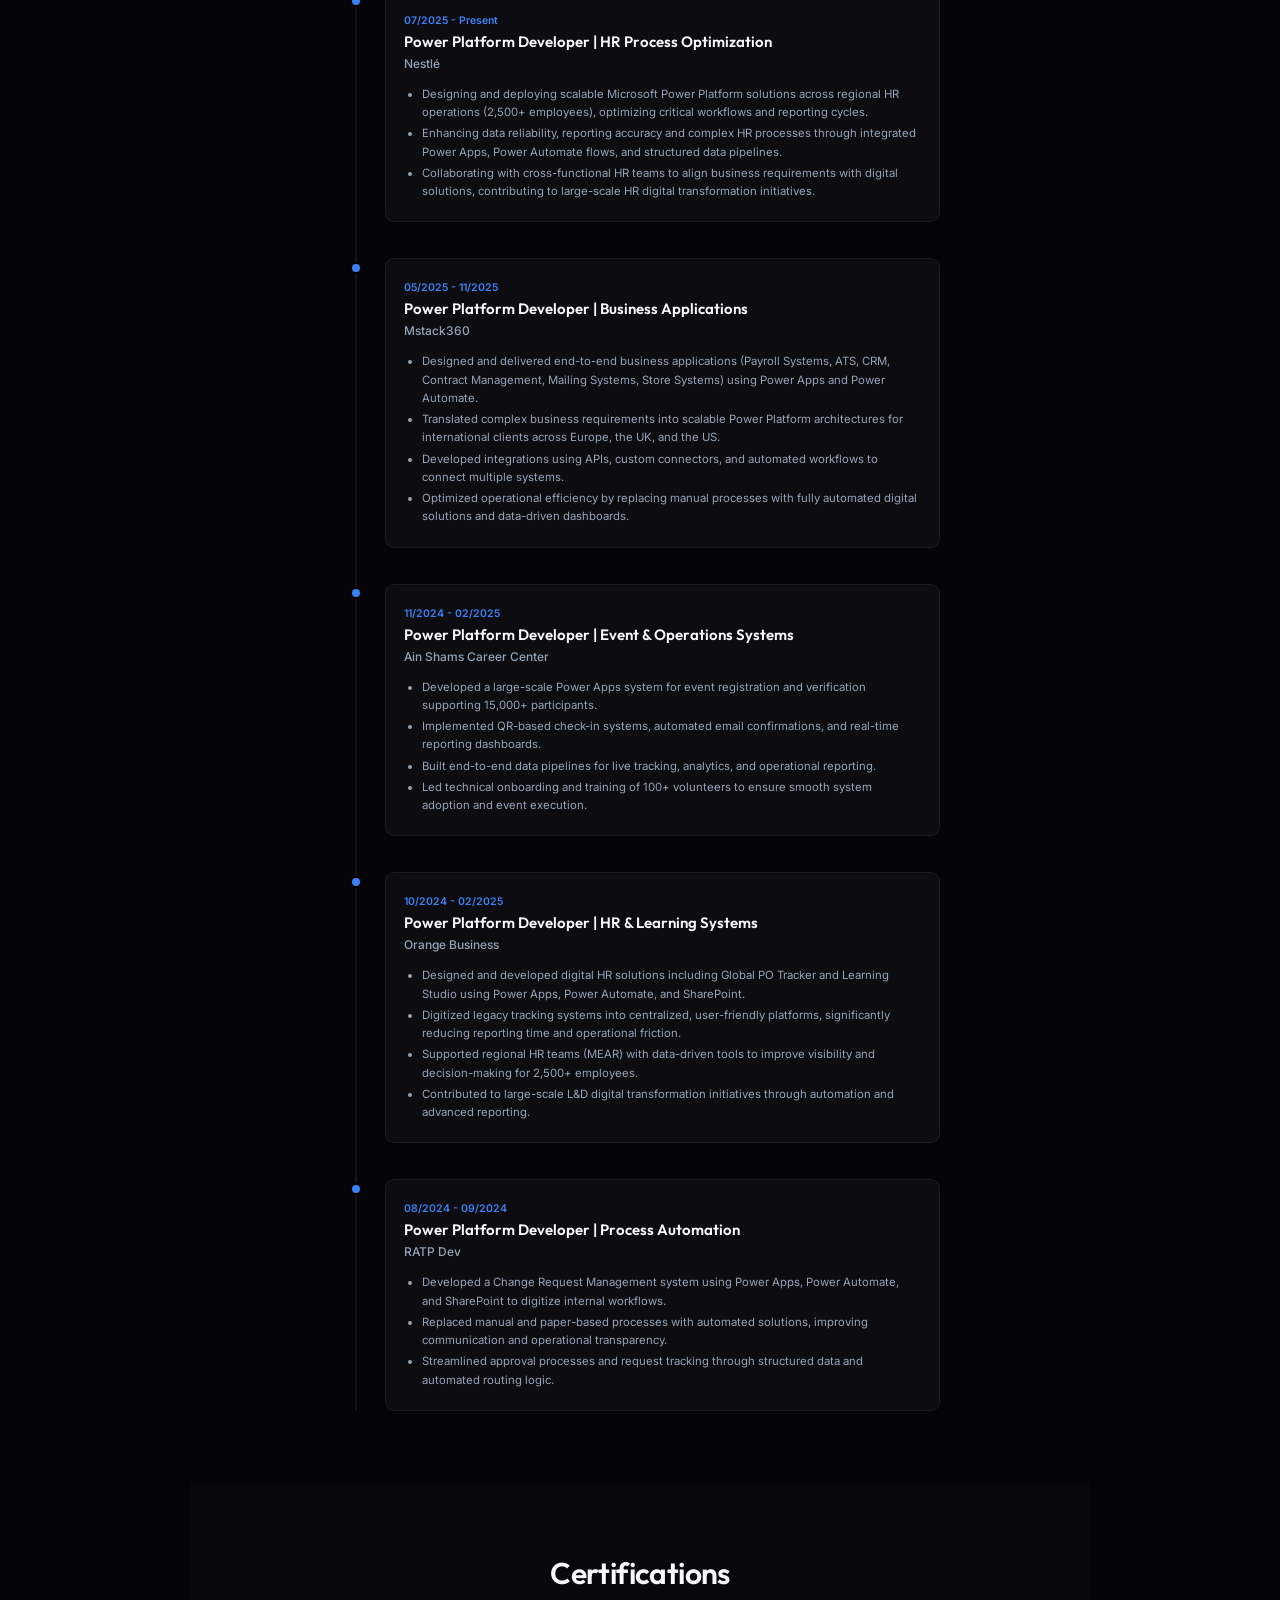
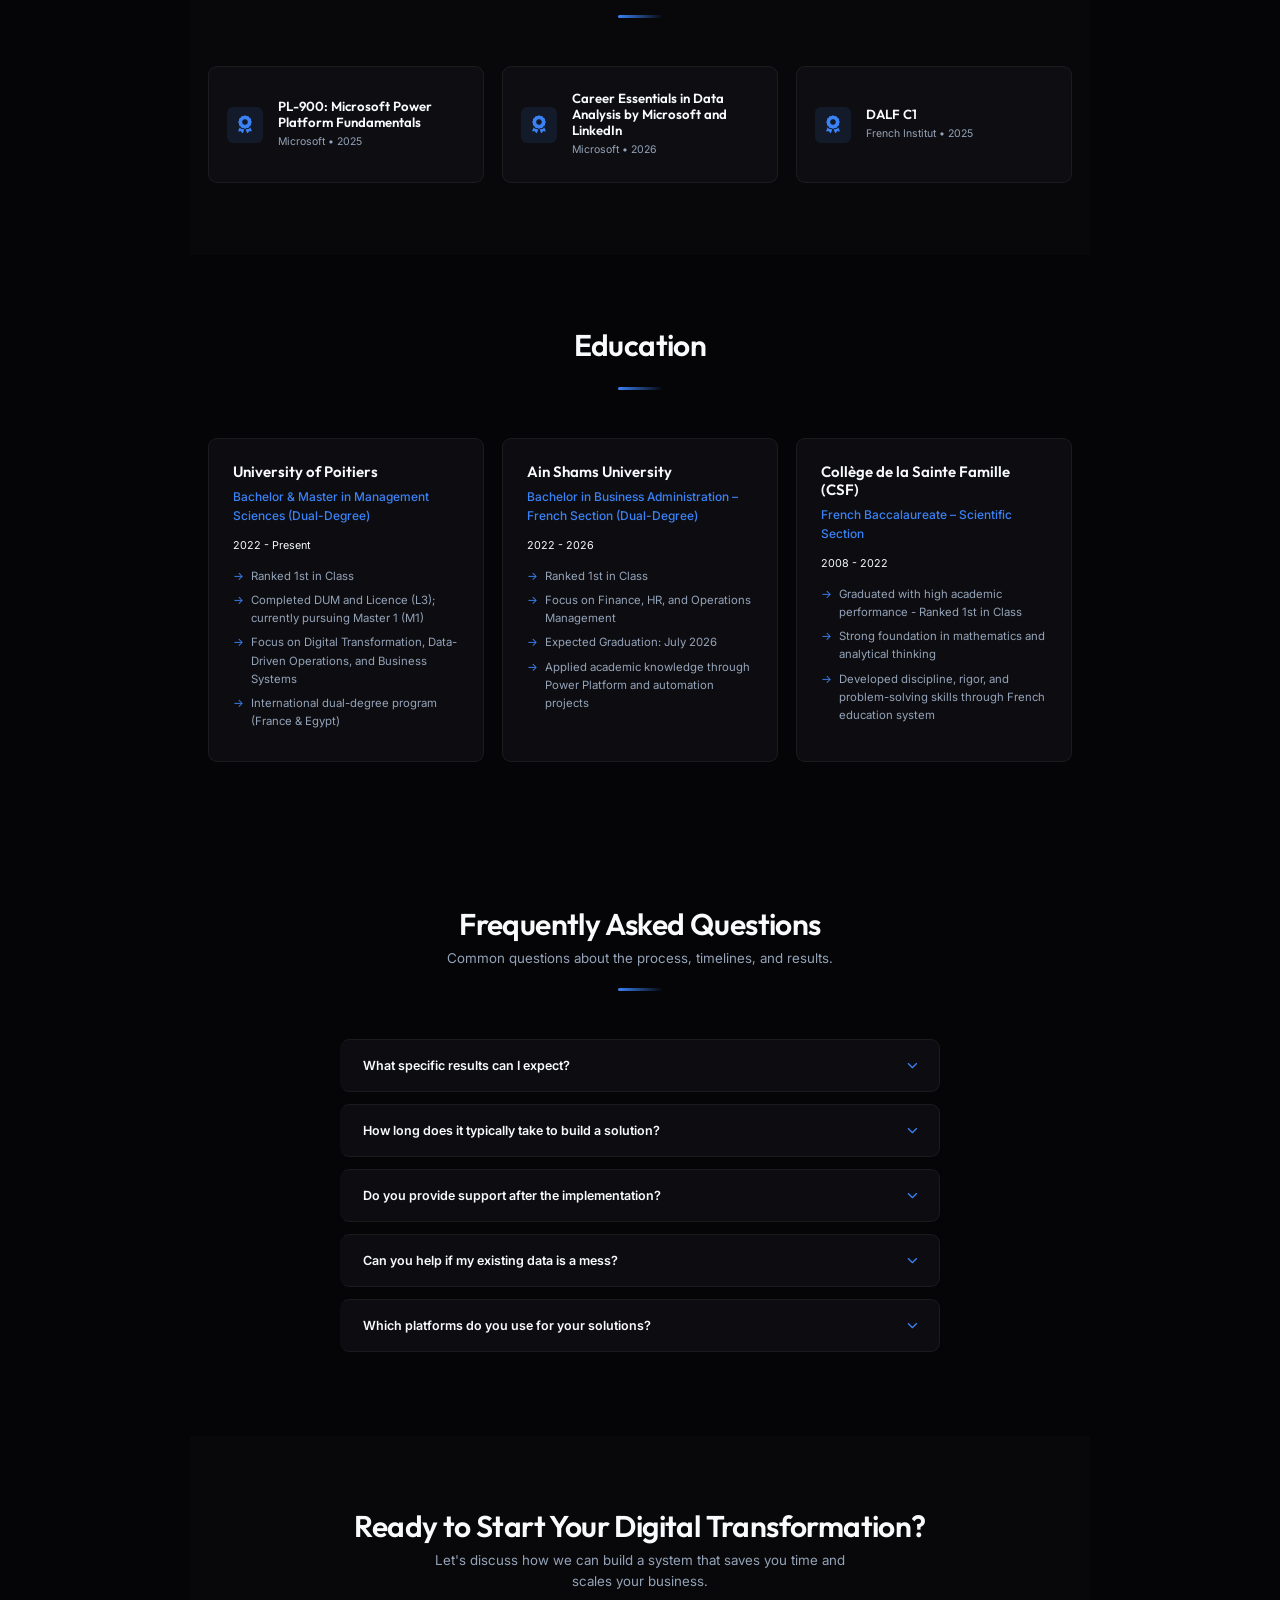
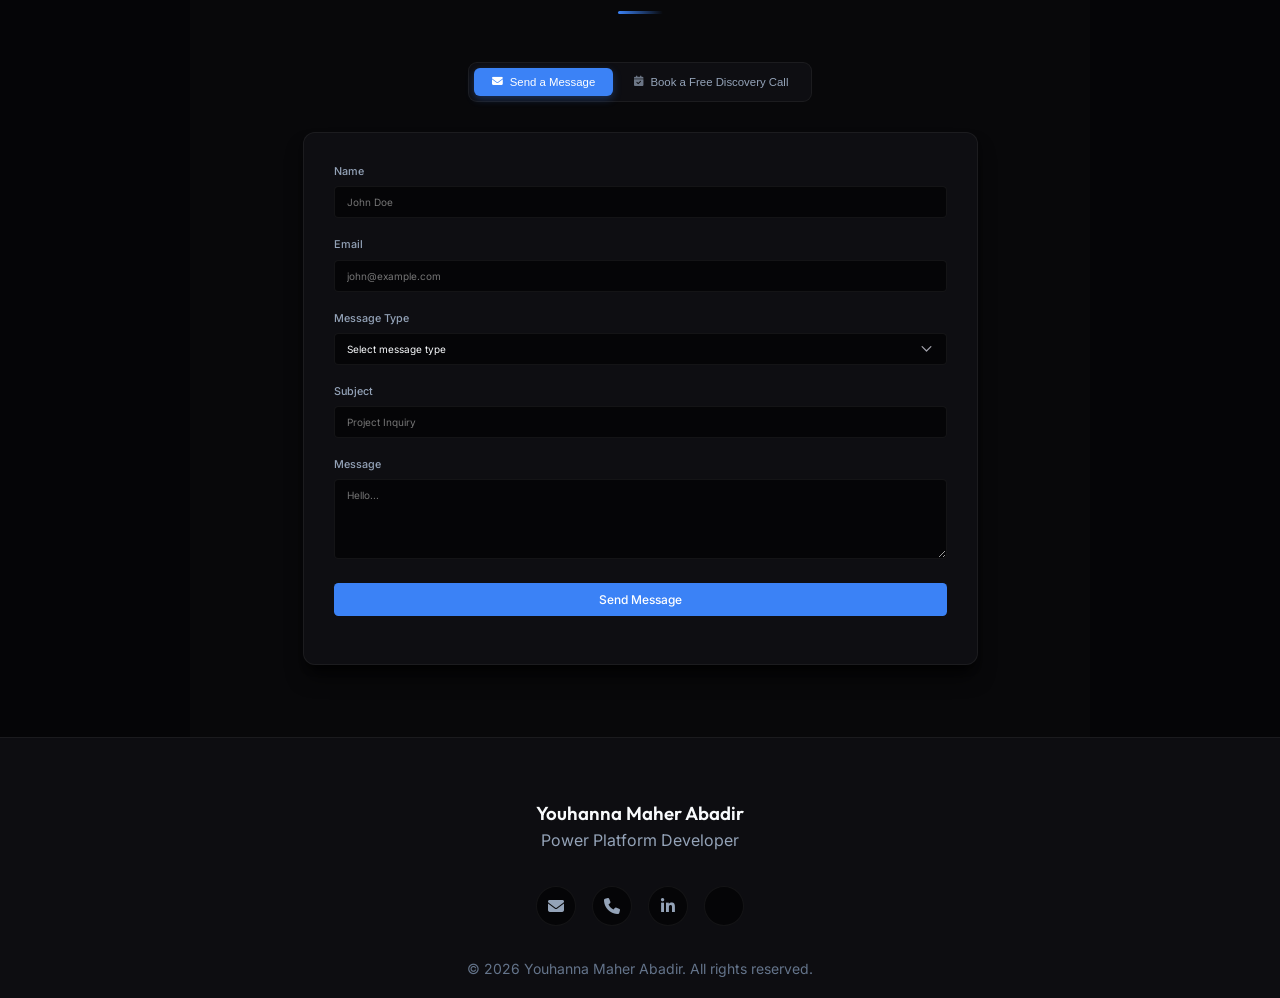
==== commit 8a54e4e4: "Add flex-shrink: 0 to project-img-wrapper to prevent image resizing under flex layouts" ====
--- a/index.html
+++ b/index.html
@@ -205,7 +205,7 @@
     <!-- FontAwesome -->
     <link rel="stylesheet" href="https://cdnjs.cloudflare.com/ajax/libs/font-awesome/6.4.0/css/all.min.css">
     <!-- Custom CSS -->
-    <link rel="stylesheet" href="css/style.css?v=20260523_2">
+    <link rel="stylesheet" href="css/style.css?v=20260523_3">
     <!-- Font Preload for Core Web Vitals -->
     <link rel="preload" href="https://fonts.gstatic.com/s/inter/v13/UcCO3FwrK3iLTeHuS_fvQtMwCp50KnMw2boKoduKmMEVuLyfMZg.woff2" as="font" type="font/woff2" crossorigin>
 </head>
--- a/css/style.css
+++ b/css/style.css
@@ -824,6 +824,7 @@
     overflow: hidden;
     position: relative;
     background-color: var(--bg-alt);
+    flex-shrink: 0;
 }
 
 .project-img {
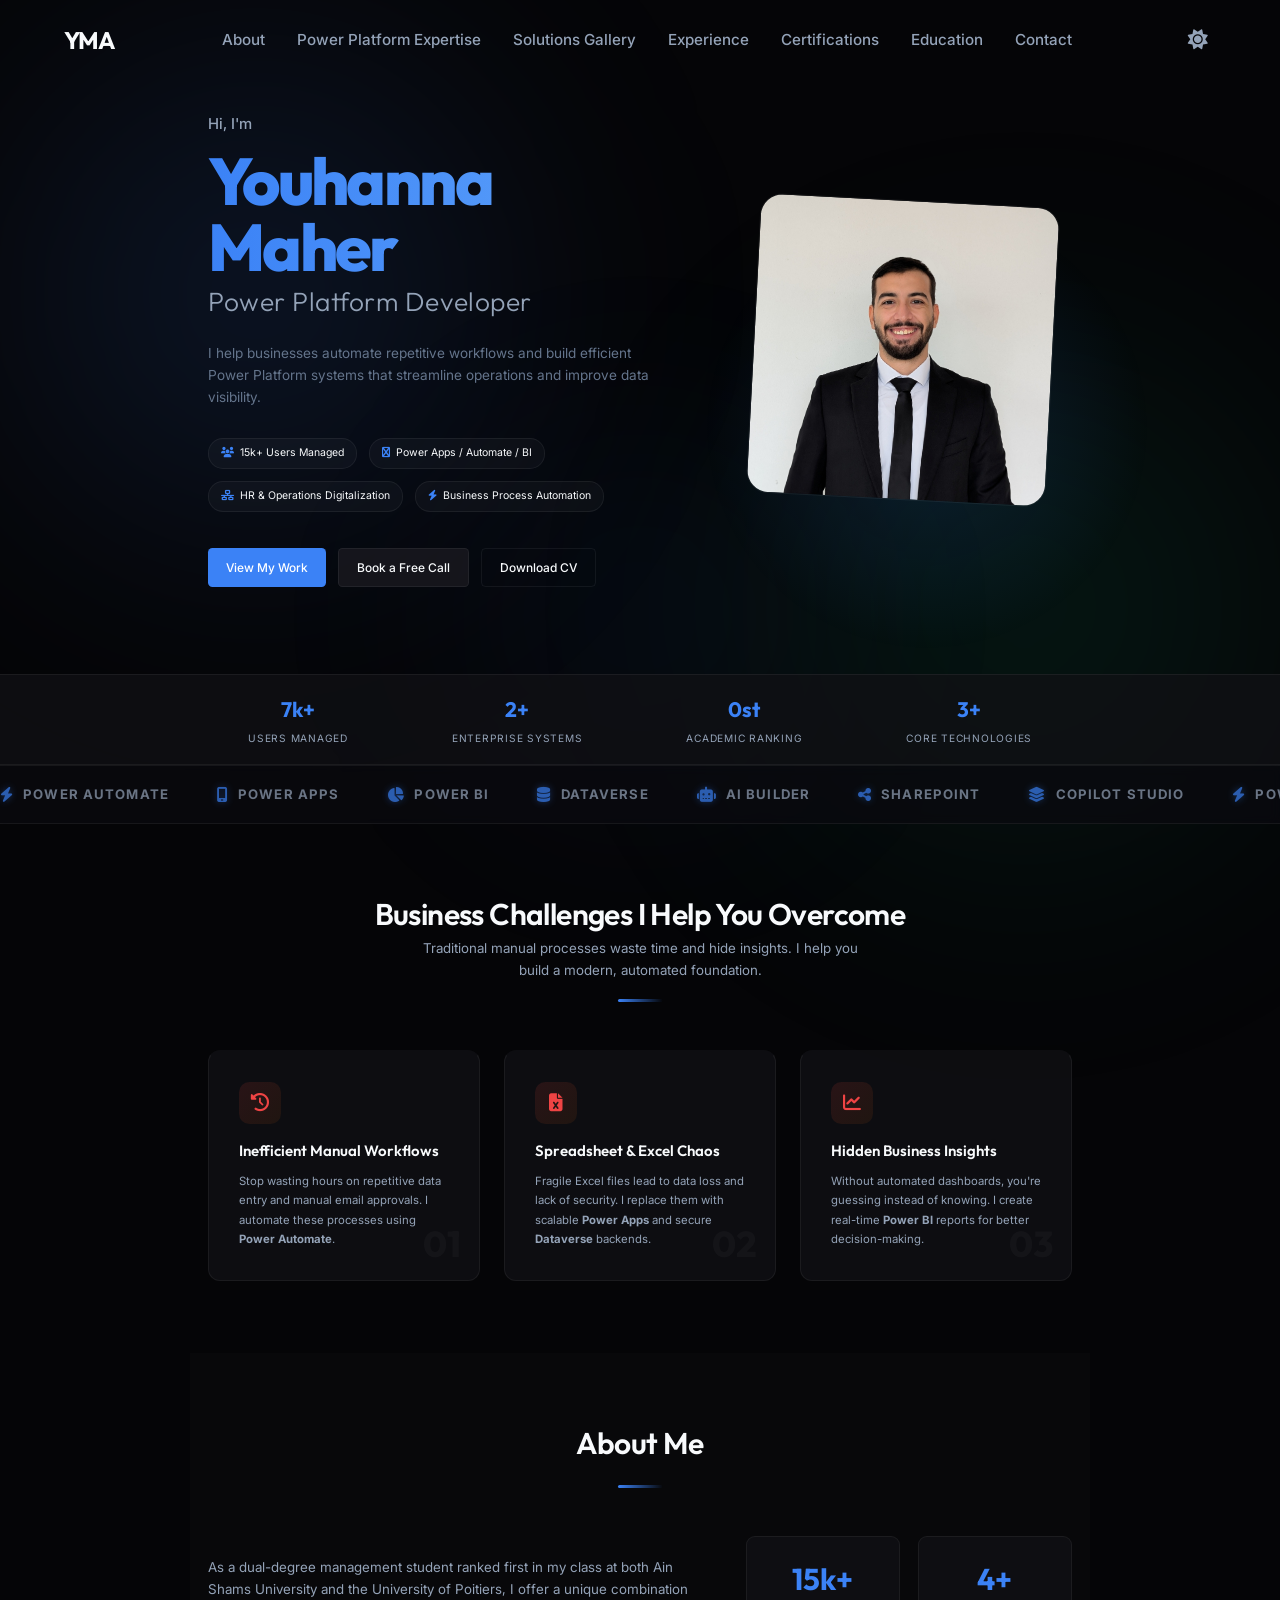
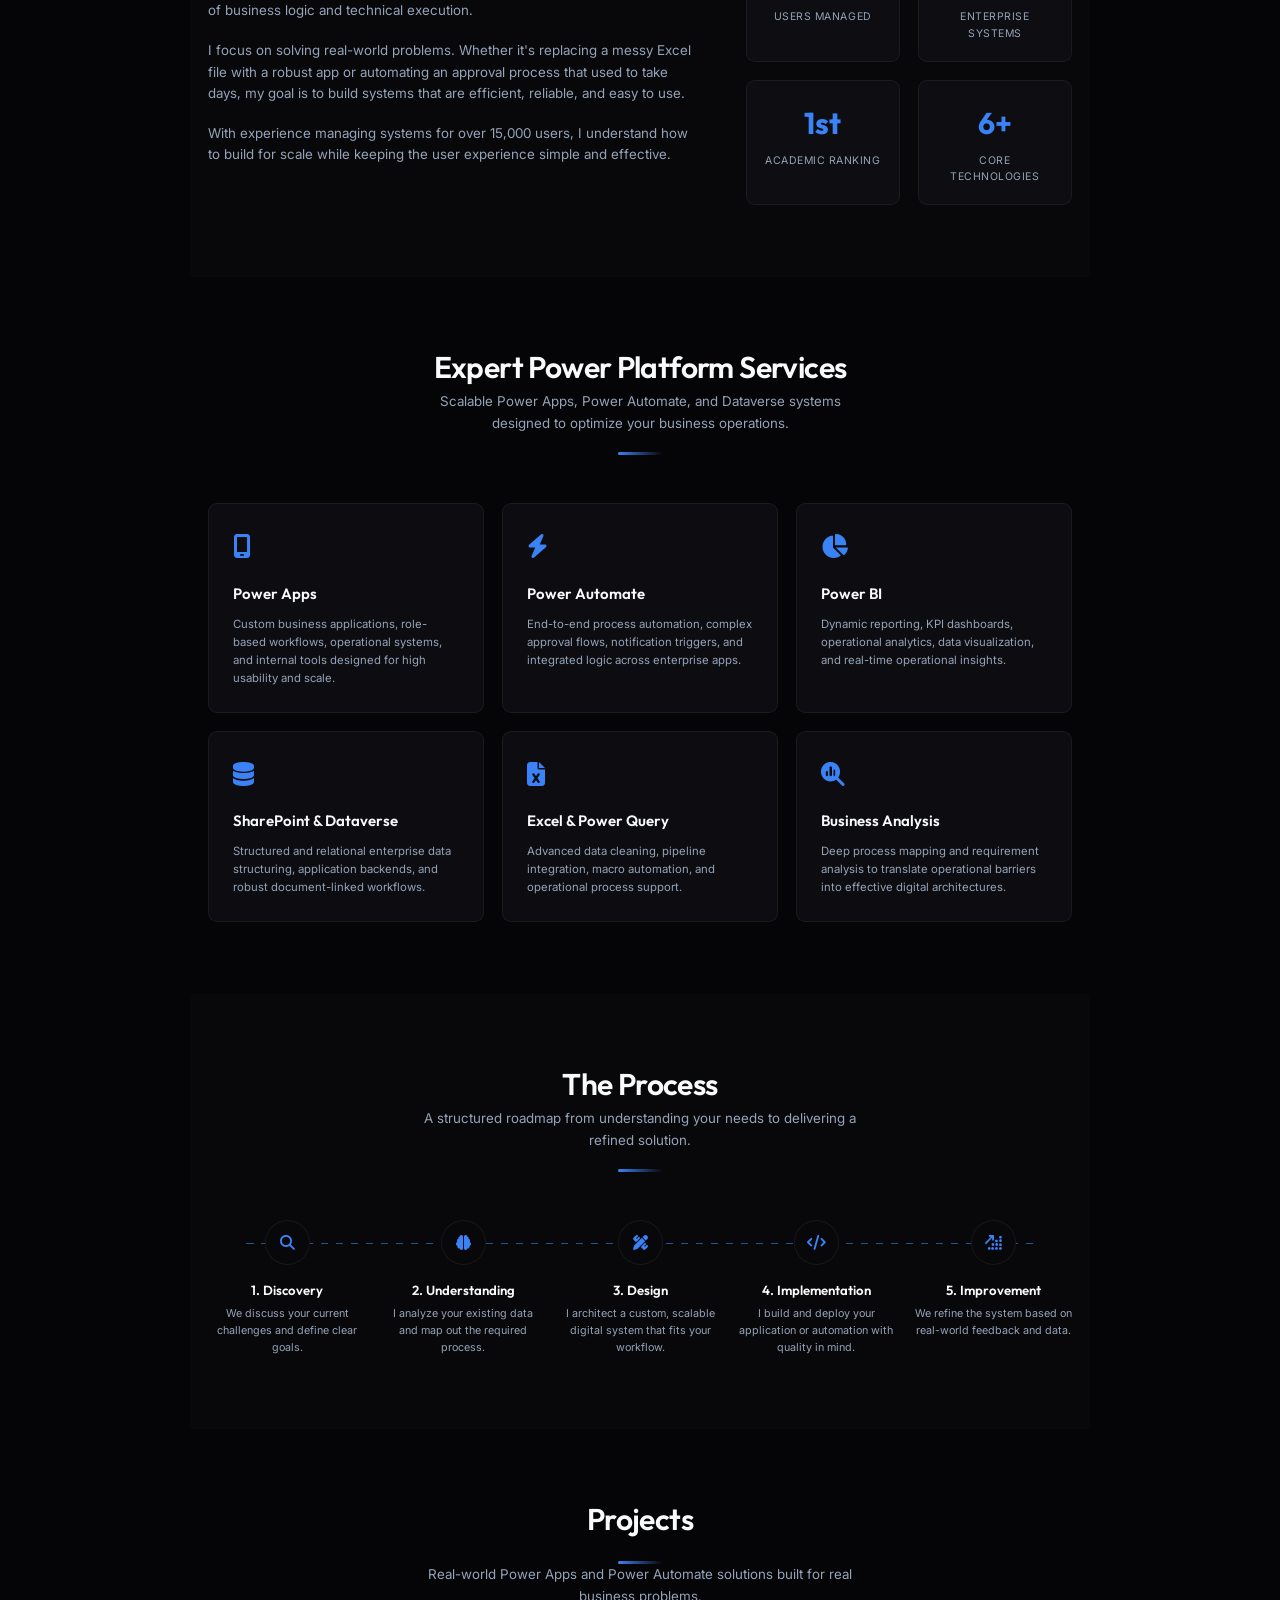
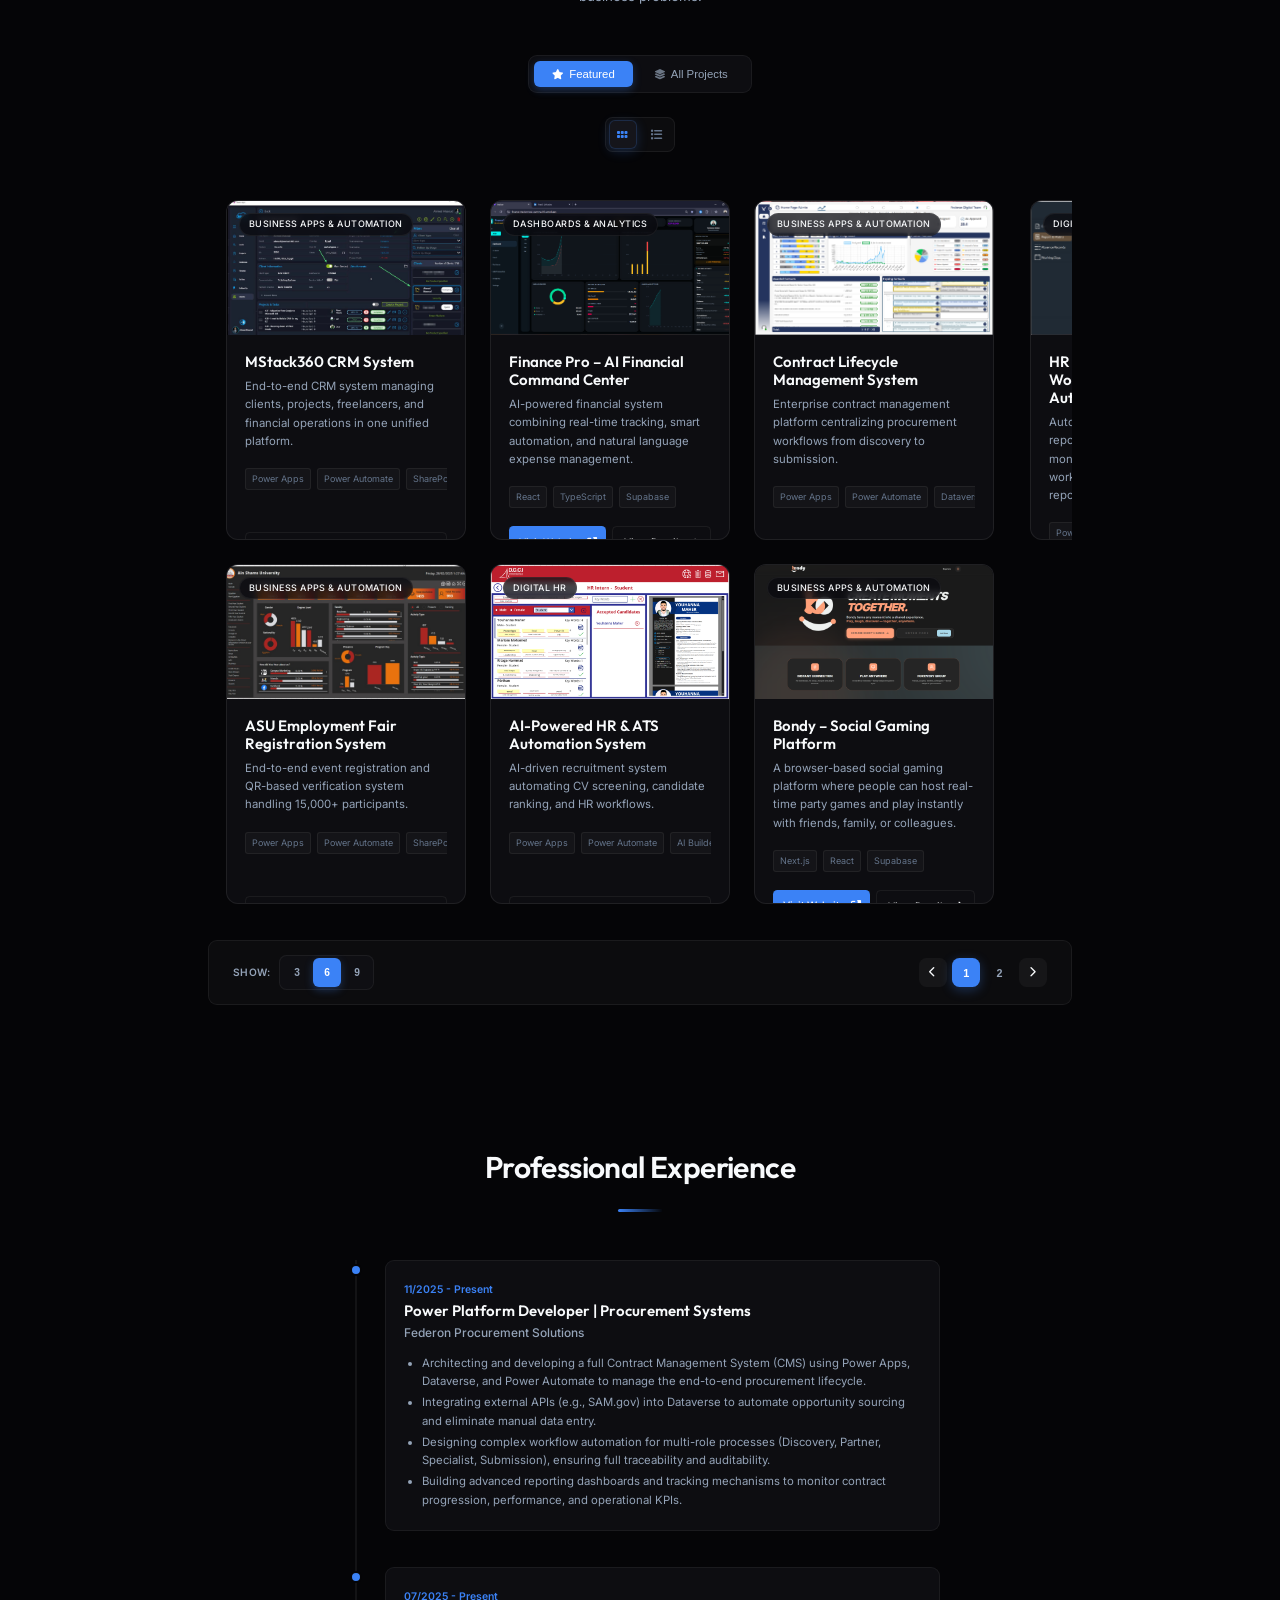
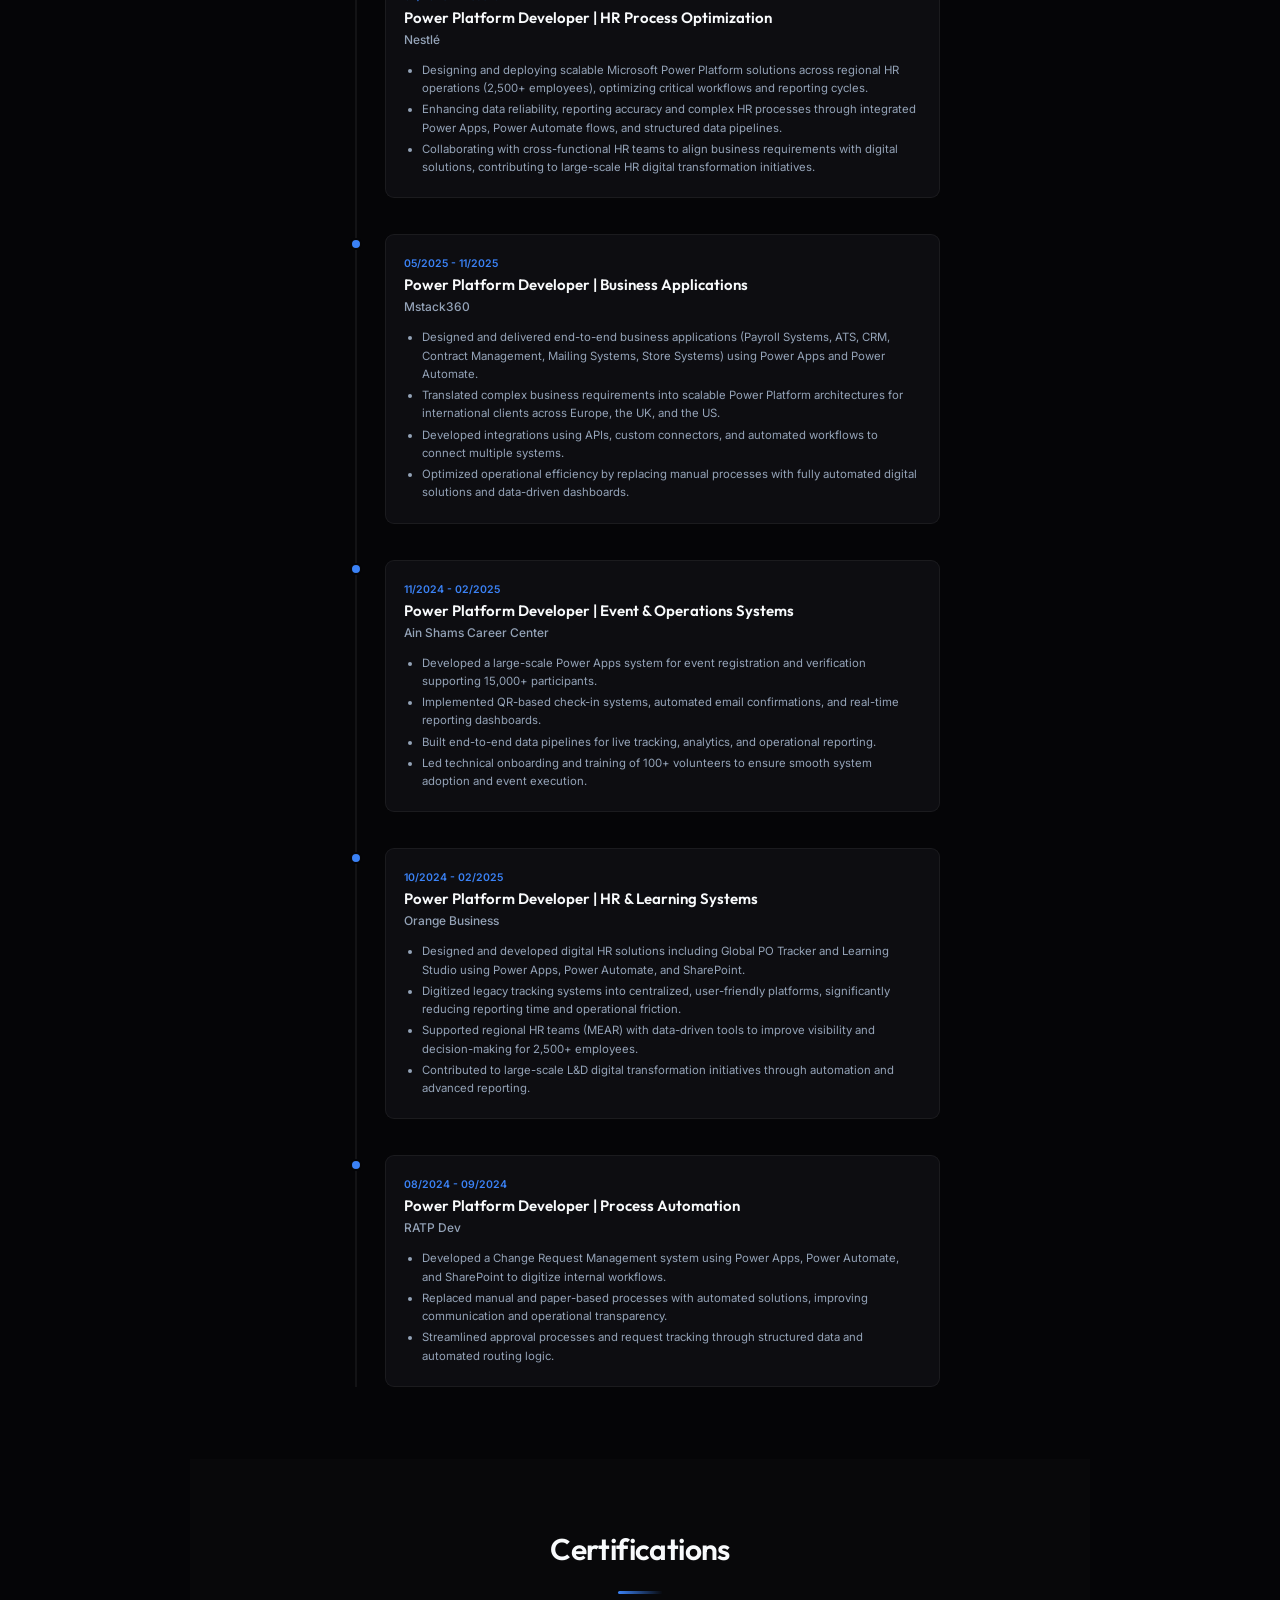
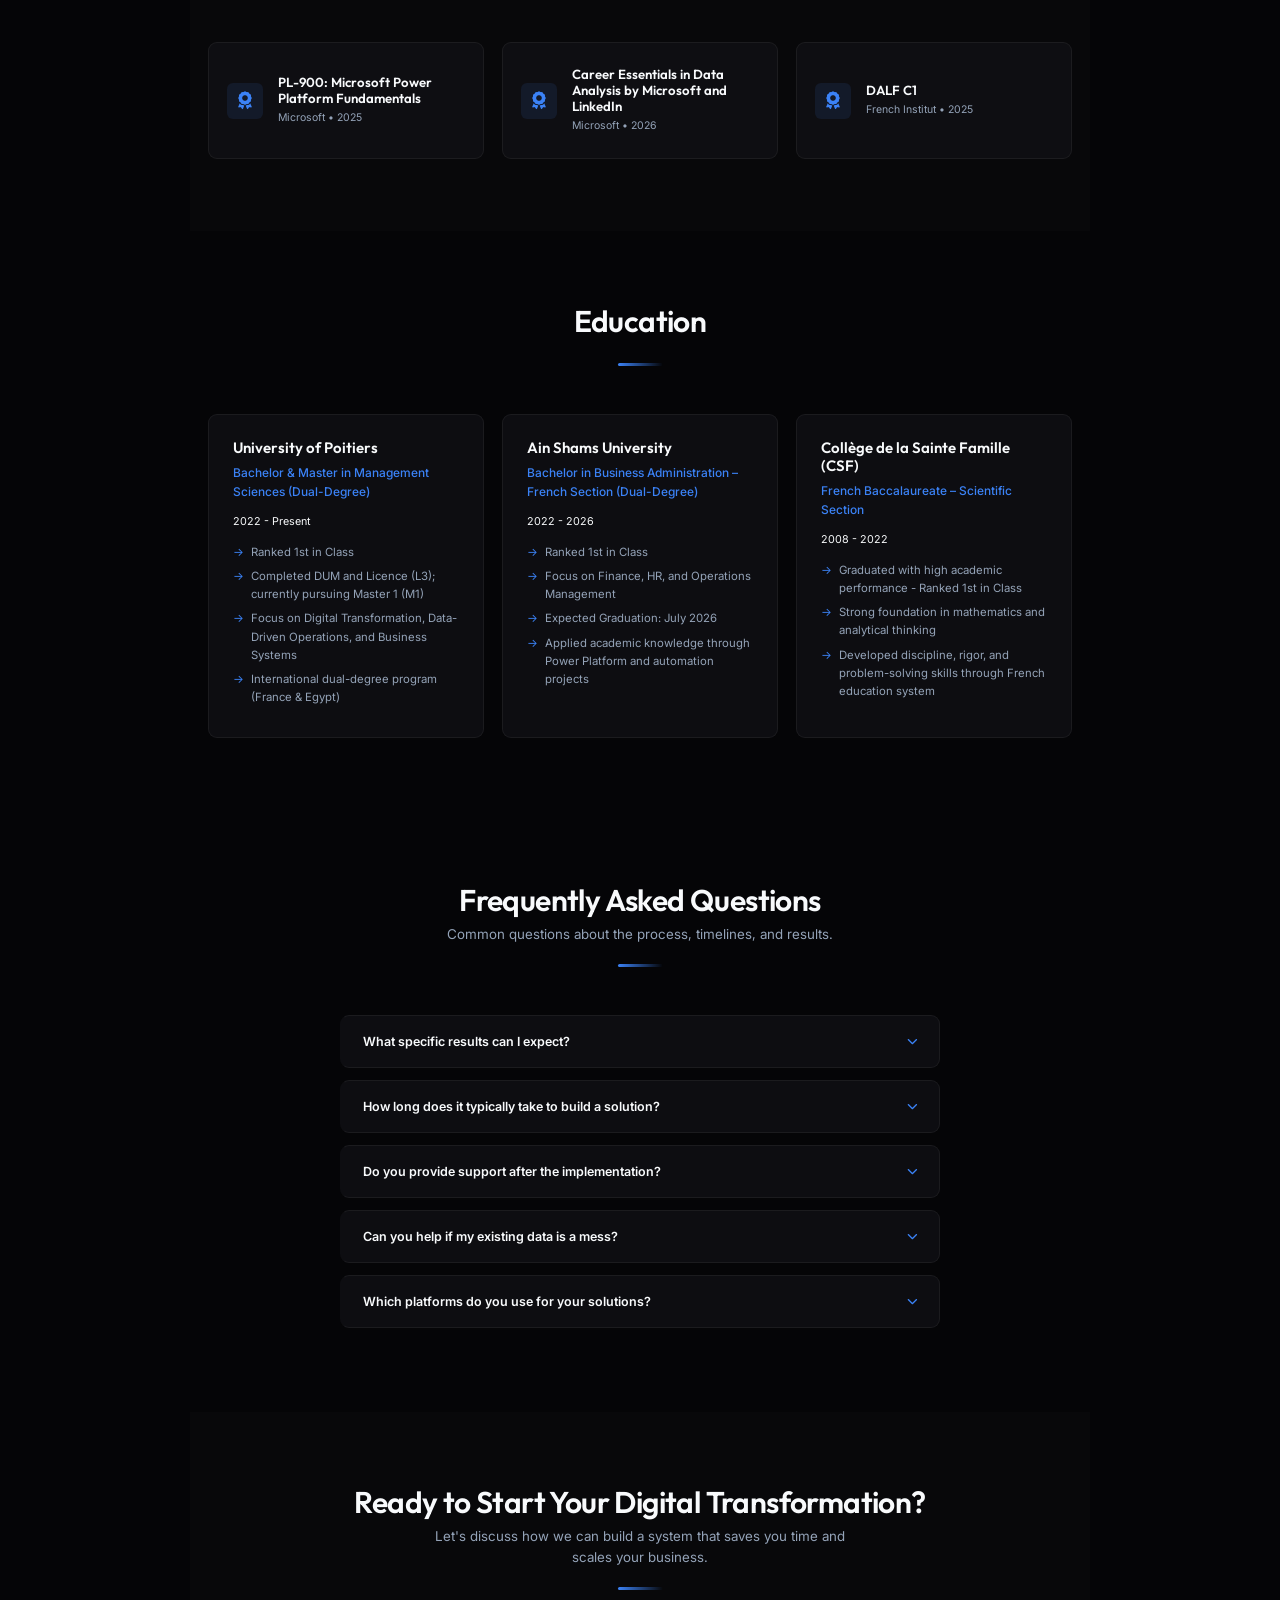
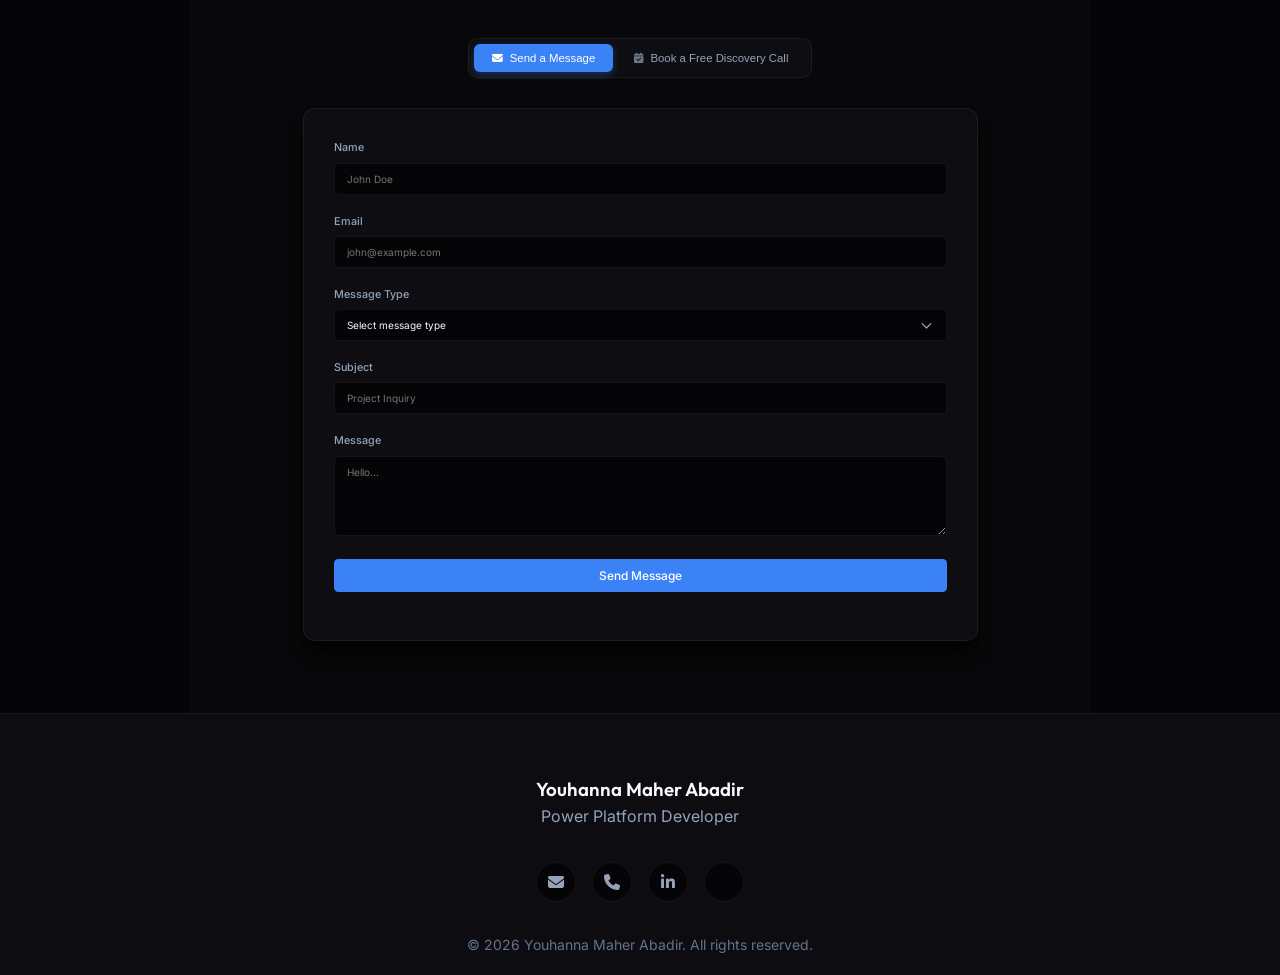
==== commit 9b727774: "Support horizontal scrolling for stack tags, vertical scrolling for summary, and unconstrained block" ====
--- a/index.html
+++ b/index.html
@@ -205,7 +205,7 @@
     <!-- FontAwesome -->
     <link rel="stylesheet" href="https://cdnjs.cloudflare.com/ajax/libs/font-awesome/6.4.0/css/all.min.css">
     <!-- Custom CSS -->
-    <link rel="stylesheet" href="css/style.css?v=20260523_3">
+    <link rel="stylesheet" href="css/style.css?v=20260523_4">
     <!-- Font Preload for Core Web Vitals -->
     <link rel="preload" href="https://fonts.gstatic.com/s/inter/v13/UcCO3FwrK3iLTeHuS_fvQtMwCp50KnMw2boKoduKmMEVuLyfMZg.woff2" as="font" type="font/woff2" crossorigin>
 </head>
@@ -848,7 +848,7 @@
         <i class="fa-solid fa-arrow-up"></i>
     </button>
 
-    <script src="js/script.js?v=20260523_2"></script>
+    <script src="js/script.js?v=20260523_4"></script>
 
     <!-- Catchy Background Glows -->
     <div class="bg-glow" id="glow-1"></div>
--- a/css/style.css
+++ b/css/style.css
@@ -872,13 +872,22 @@
     font-size: 0.95rem;
     margin-bottom: 1.5rem;
     flex-grow: 1;
+    overflow-y: auto; /* Scroll summary vertically if it overflows */
 }
 
 .project-stack {
     display: flex;
-    flex-wrap: wrap;
+    flex-wrap: nowrap; /* Keep tags on a single line */
+    overflow-x: auto; /* Horizontal scroll if tags exceed card width */
     gap: 0.5rem;
     margin-bottom: 1.5rem;
+    scrollbar-width: none; /* Hide scrollbar Firefox */
+    -ms-overflow-style: none; /* Hide scrollbar IE/Edge */
+    width: 100%;
+}
+
+.project-stack::-webkit-scrollbar {
+    display: none; /* Hide scrollbar Chrome/Safari */
 }
 
 .stack-tag {
@@ -888,6 +897,8 @@
     padding: 0.25rem 0.5rem;
     border-radius: 4px;
     border: 1px solid var(--border-color);
+    flex-shrink: 0; /* Keep tag shape intact */
+    white-space: nowrap;
 }
 
 .project-card-actions {
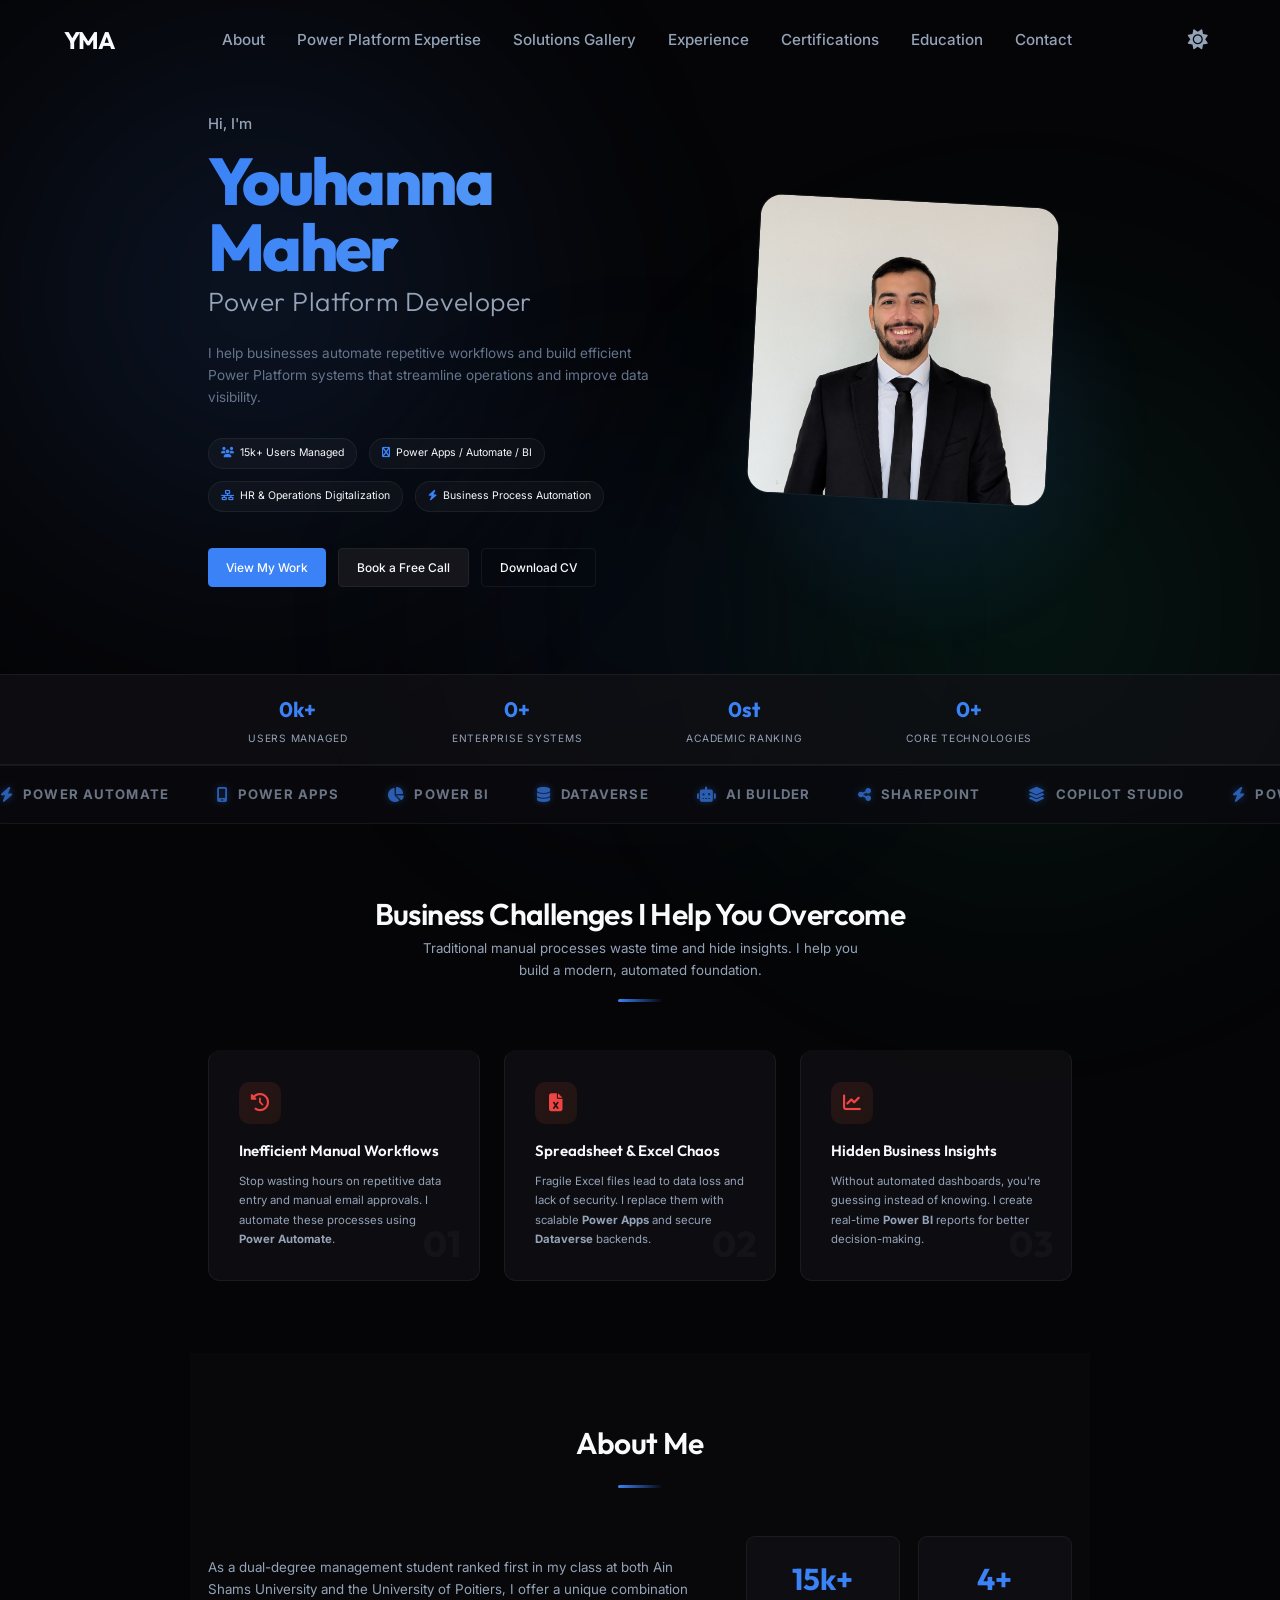
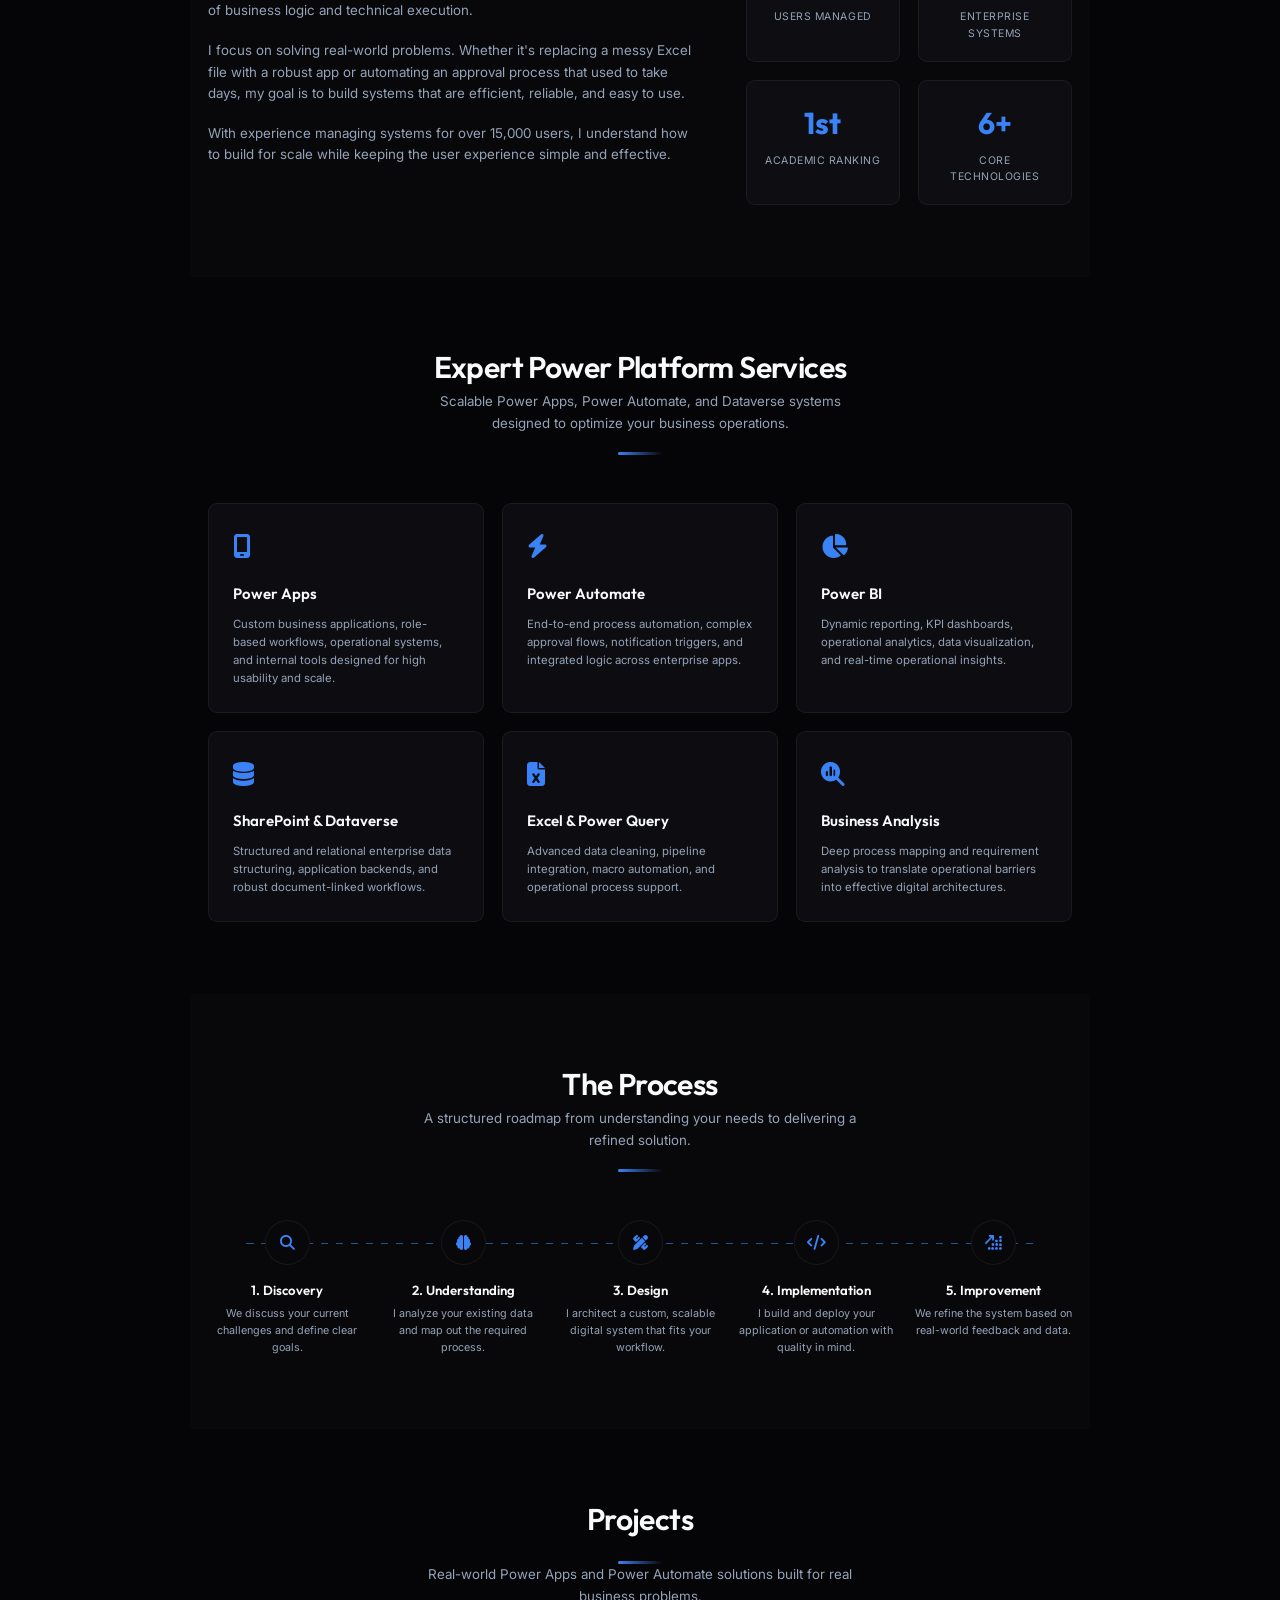
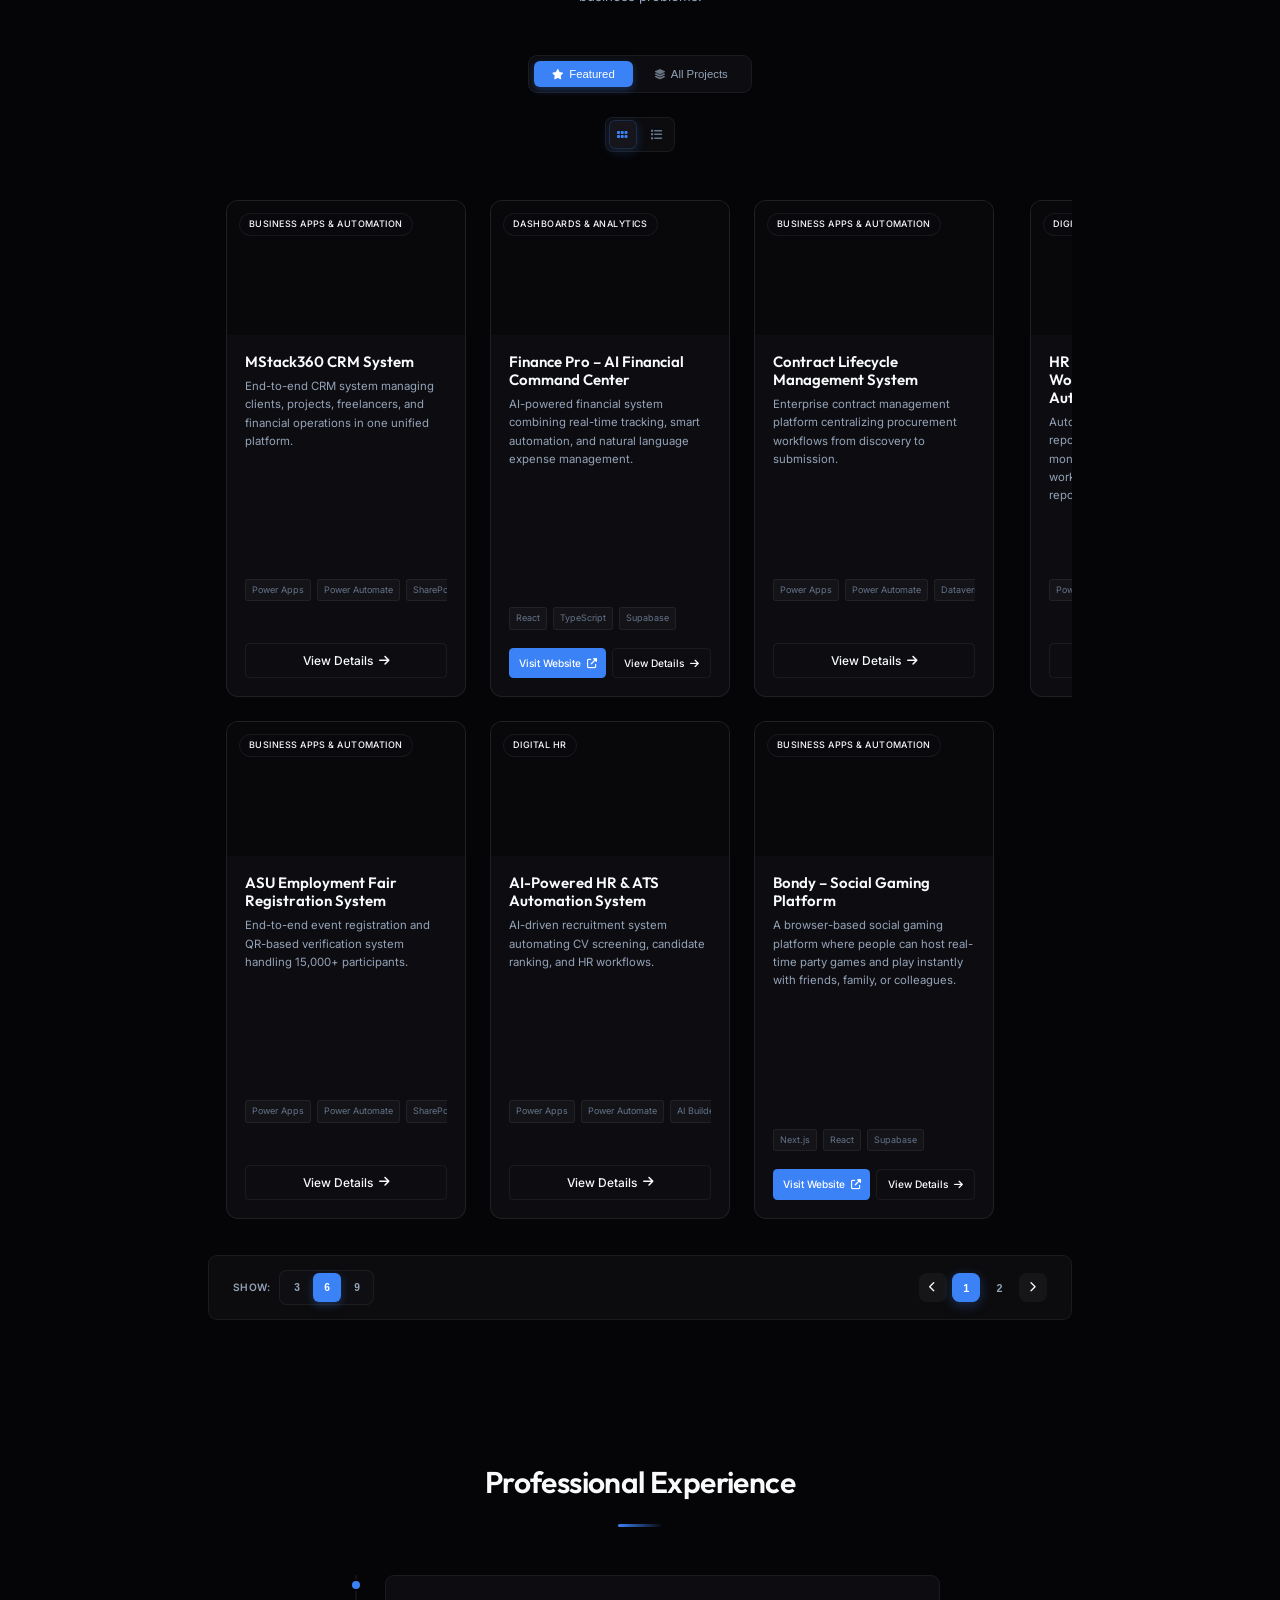
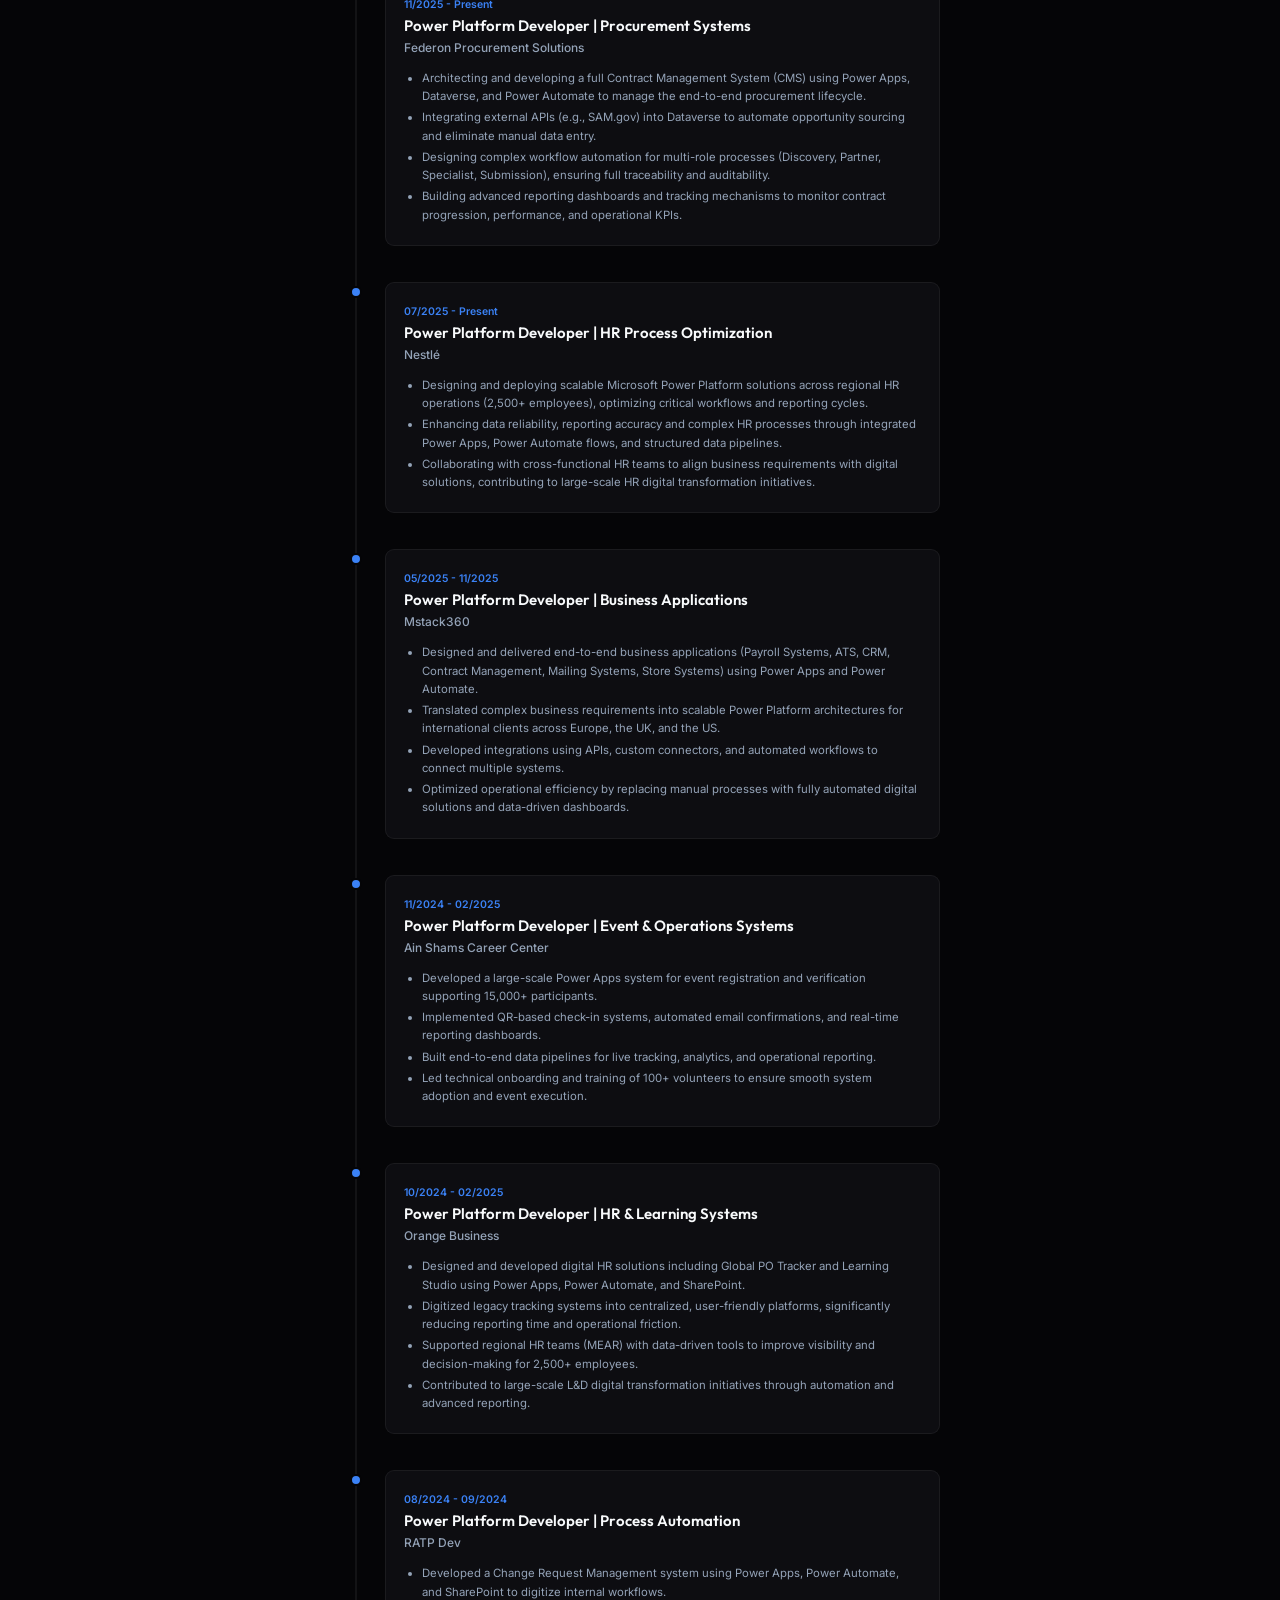
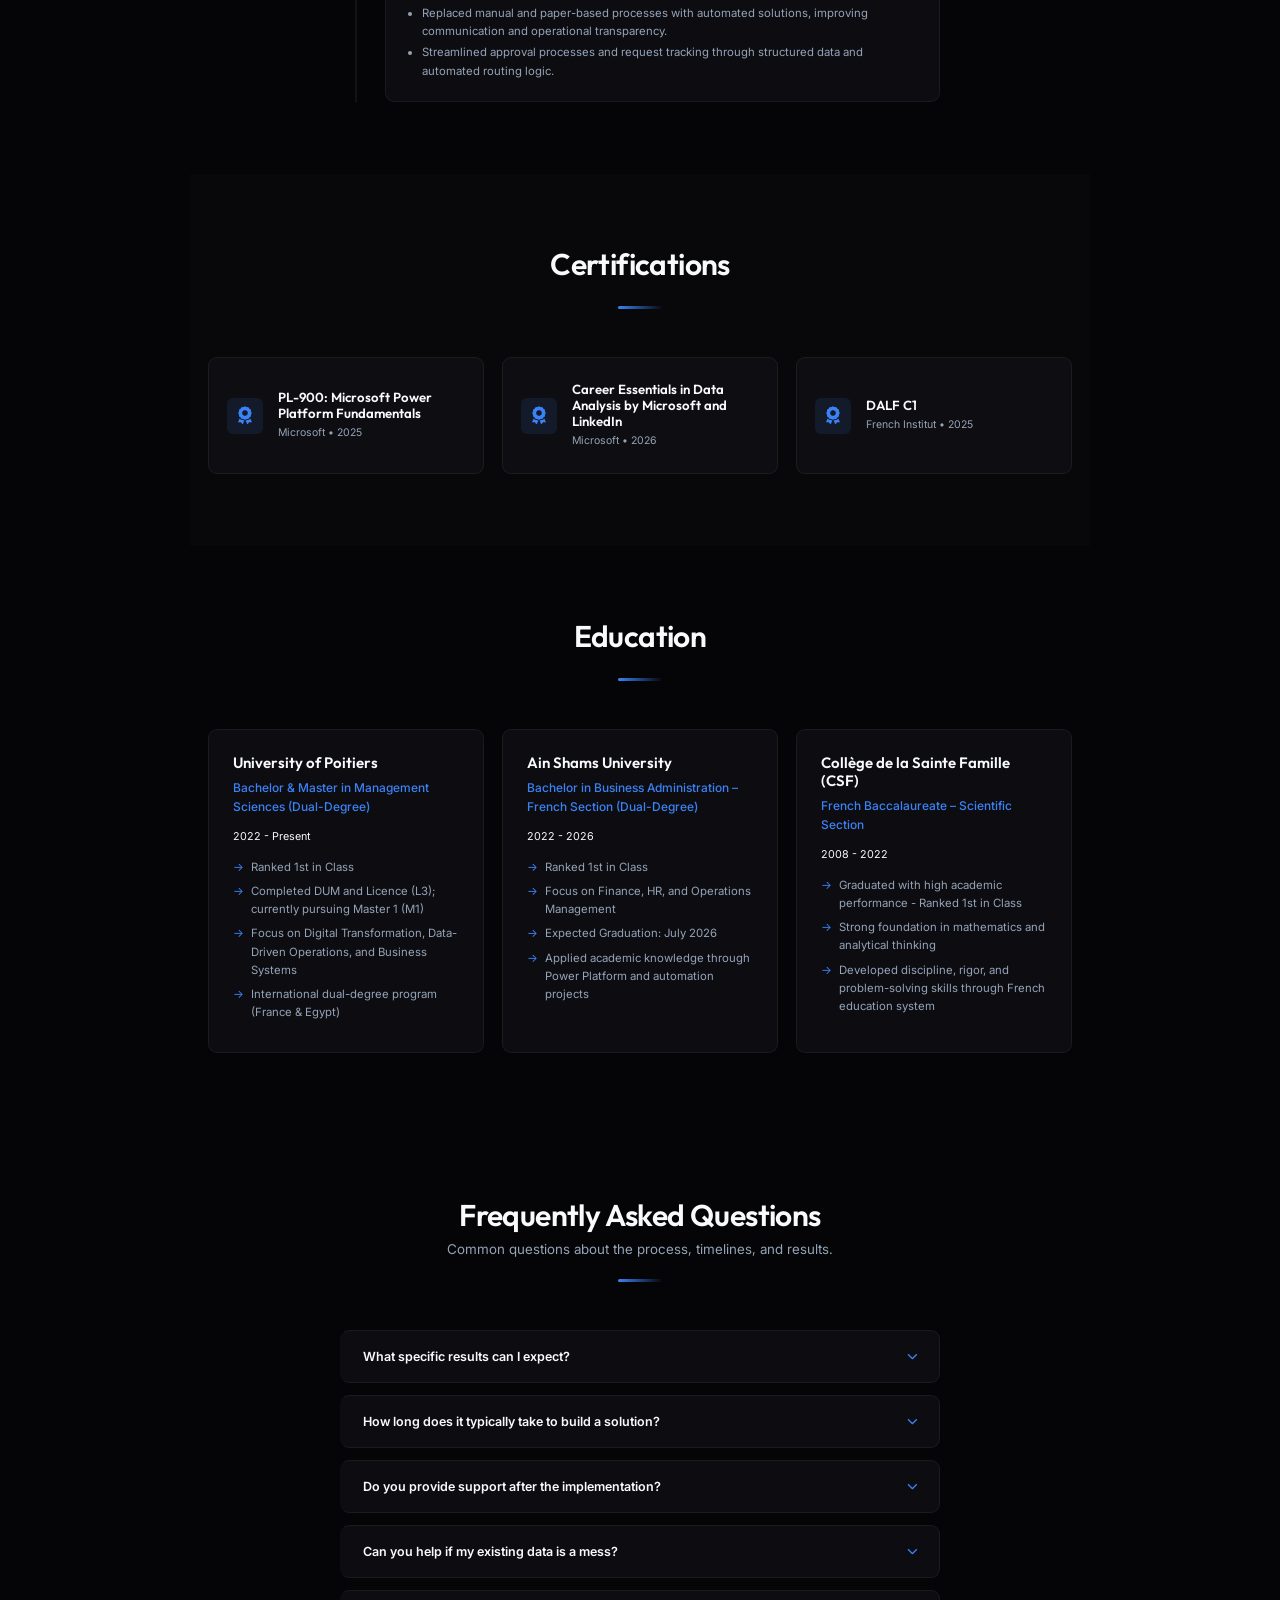
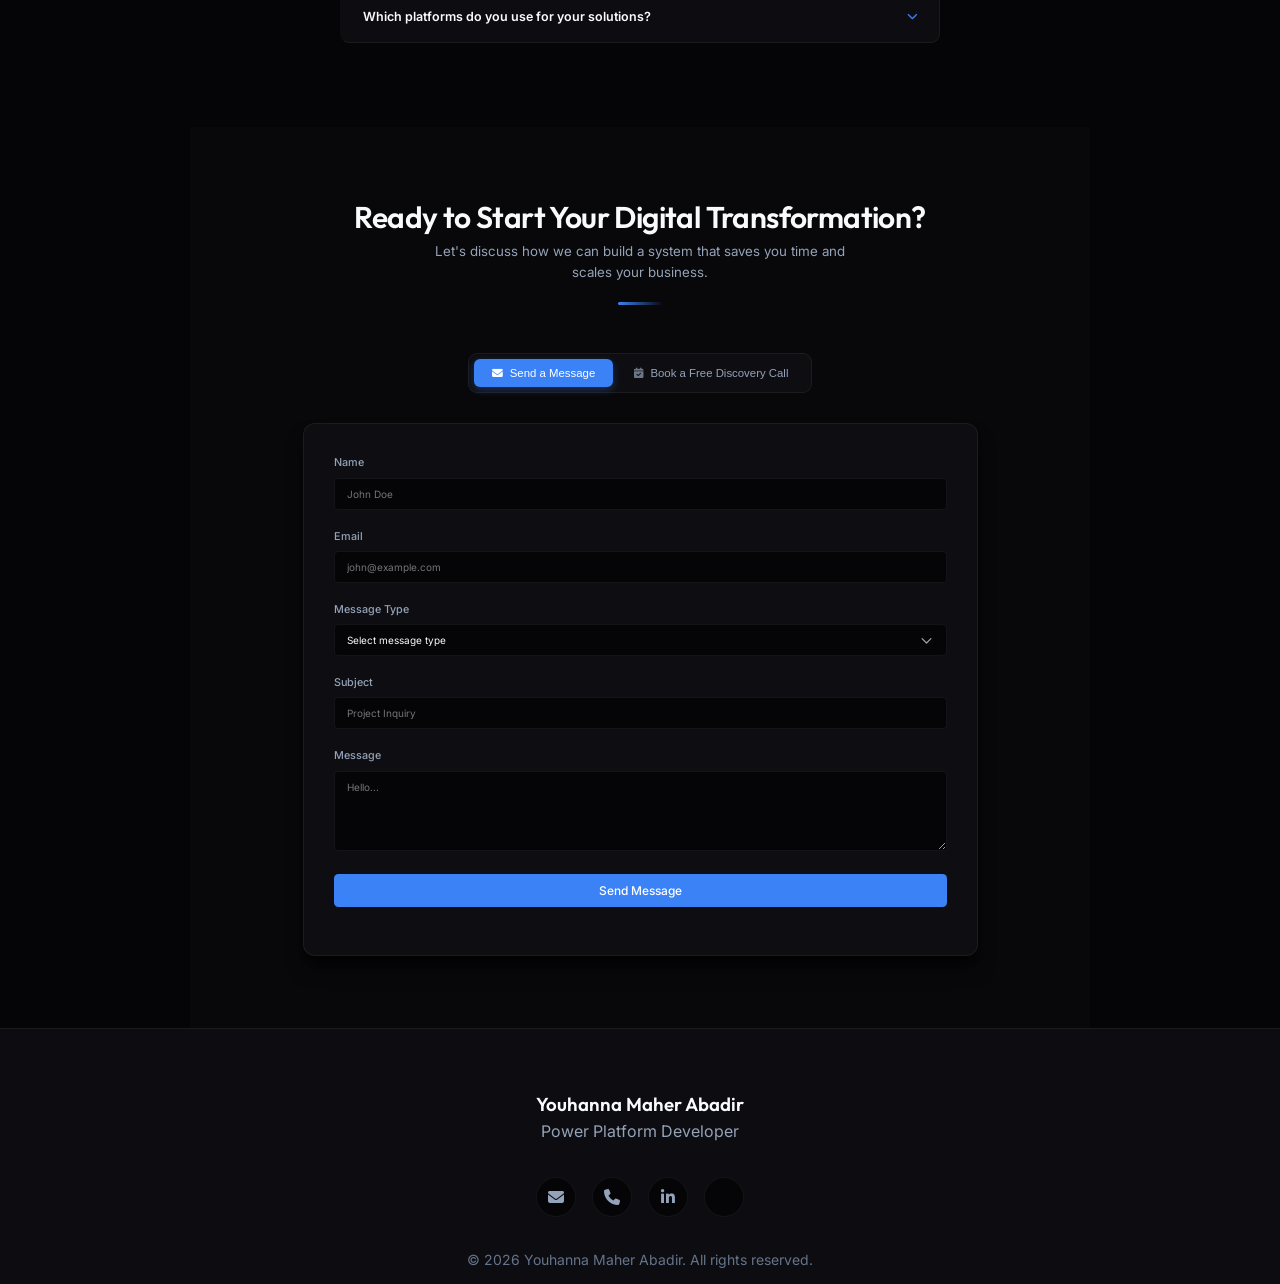
==== commit 3ef734aa: "Bypass grid container styling during syncProjectCardHeights measurement to ensure full button height" ====
--- a/index.html
+++ b/index.html
@@ -205,7 +205,7 @@
     <!-- FontAwesome -->
     <link rel="stylesheet" href="https://cdnjs.cloudflare.com/ajax/libs/font-awesome/6.4.0/css/all.min.css">
     <!-- Custom CSS -->
-    <link rel="stylesheet" href="css/style.css?v=20260523_4">
+    <link rel="stylesheet" href="css/style.css?v=20260523_5">
     <!-- Font Preload for Core Web Vitals -->
     <link rel="preload" href="https://fonts.gstatic.com/s/inter/v13/UcCO3FwrK3iLTeHuS_fvQtMwCp50KnMw2boKoduKmMEVuLyfMZg.woff2" as="font" type="font/woff2" crossorigin>
 </head>
@@ -848,7 +848,7 @@
         <i class="fa-solid fa-arrow-up"></i>
     </button>
 
-    <script src="js/script.js?v=20260523_4"></script>
+    <script src="js/script.js?v=20260523_5"></script>
 
     <!-- Catchy Background Glows -->
     <div class="bg-glow" id="glow-1"></div>
